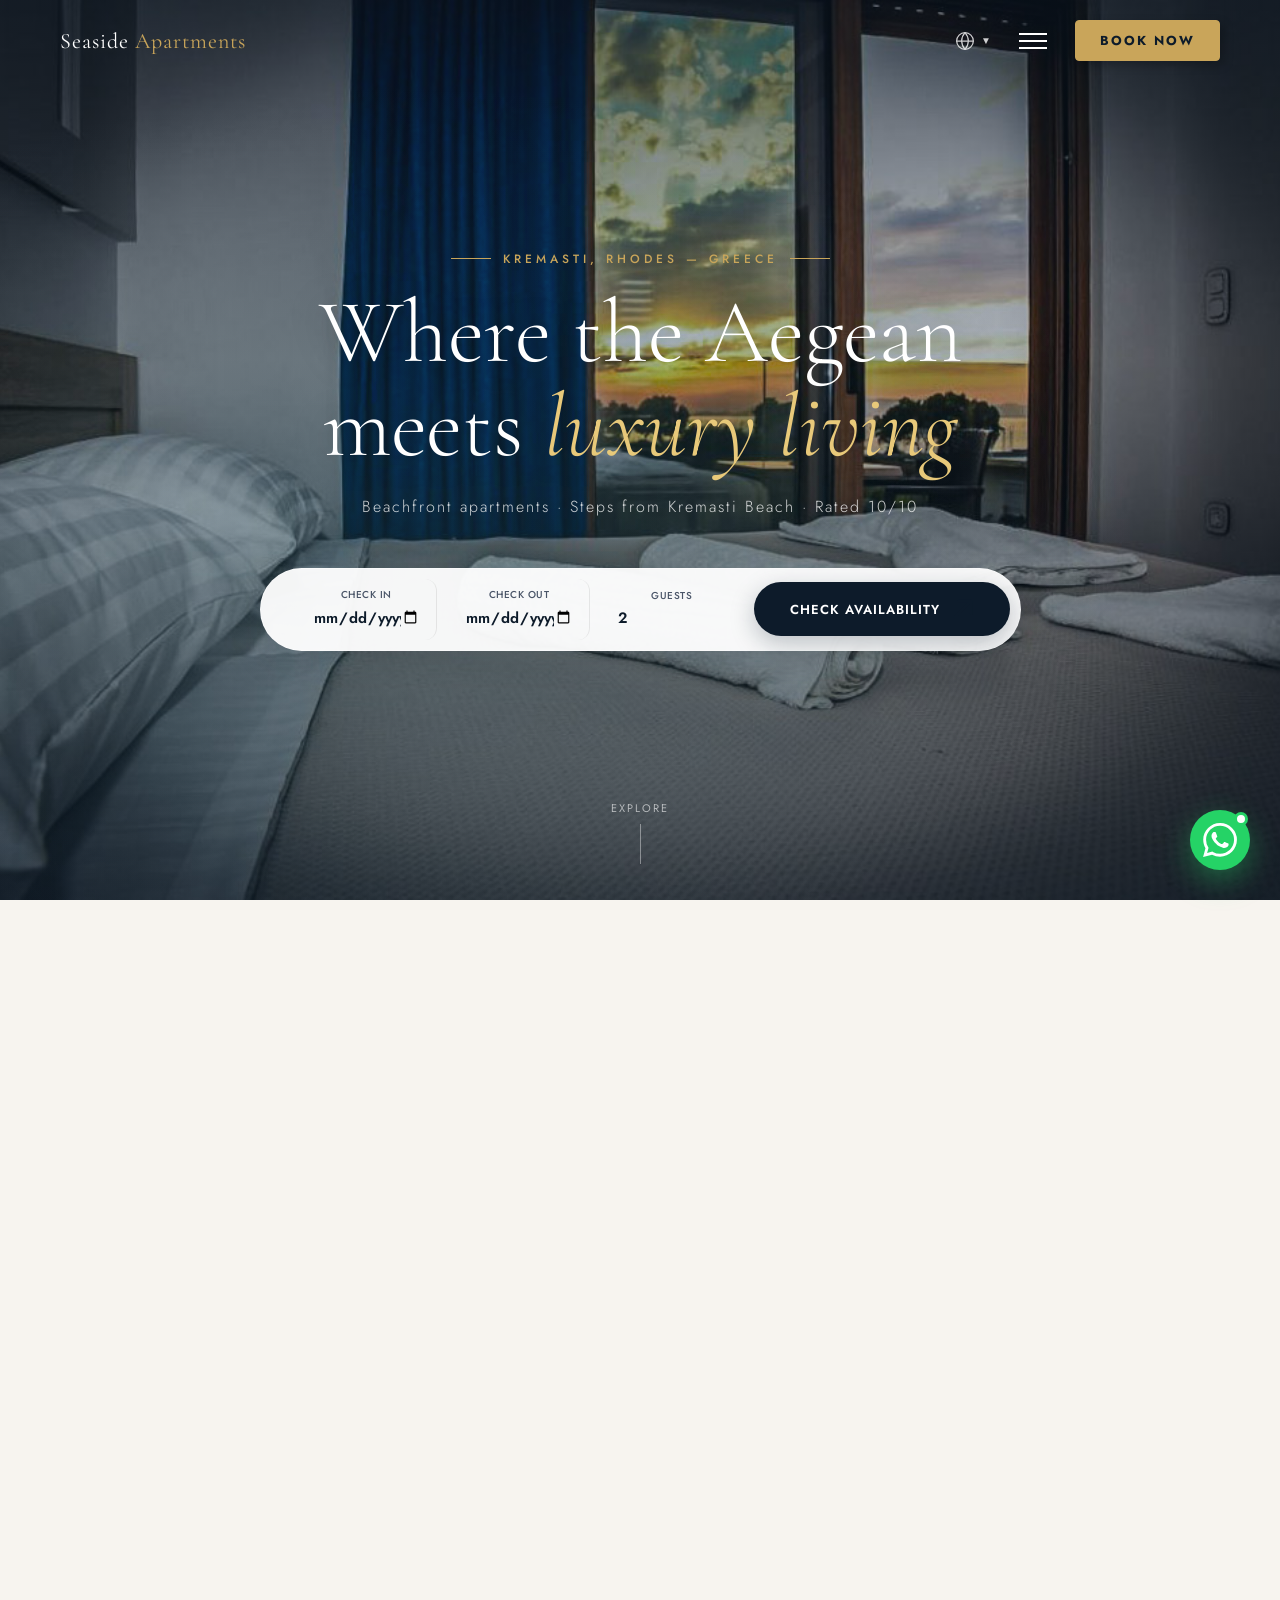
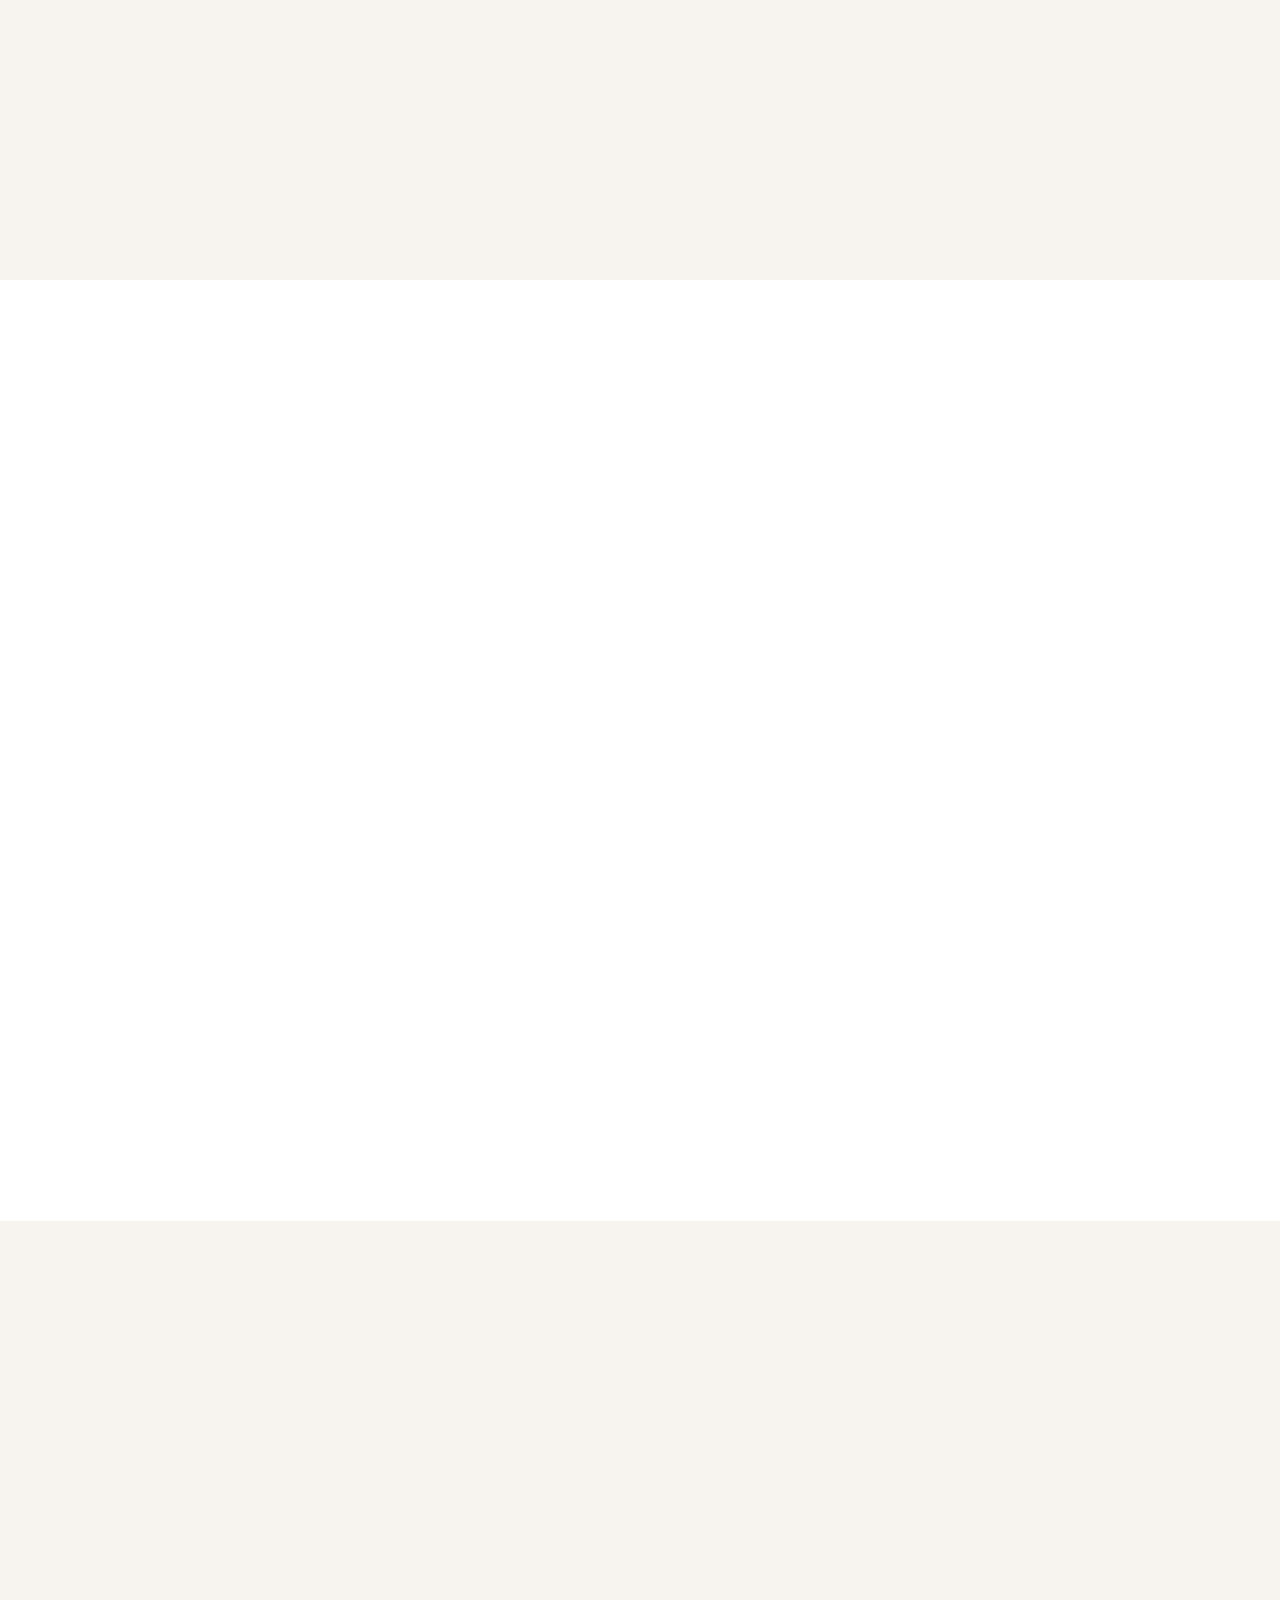
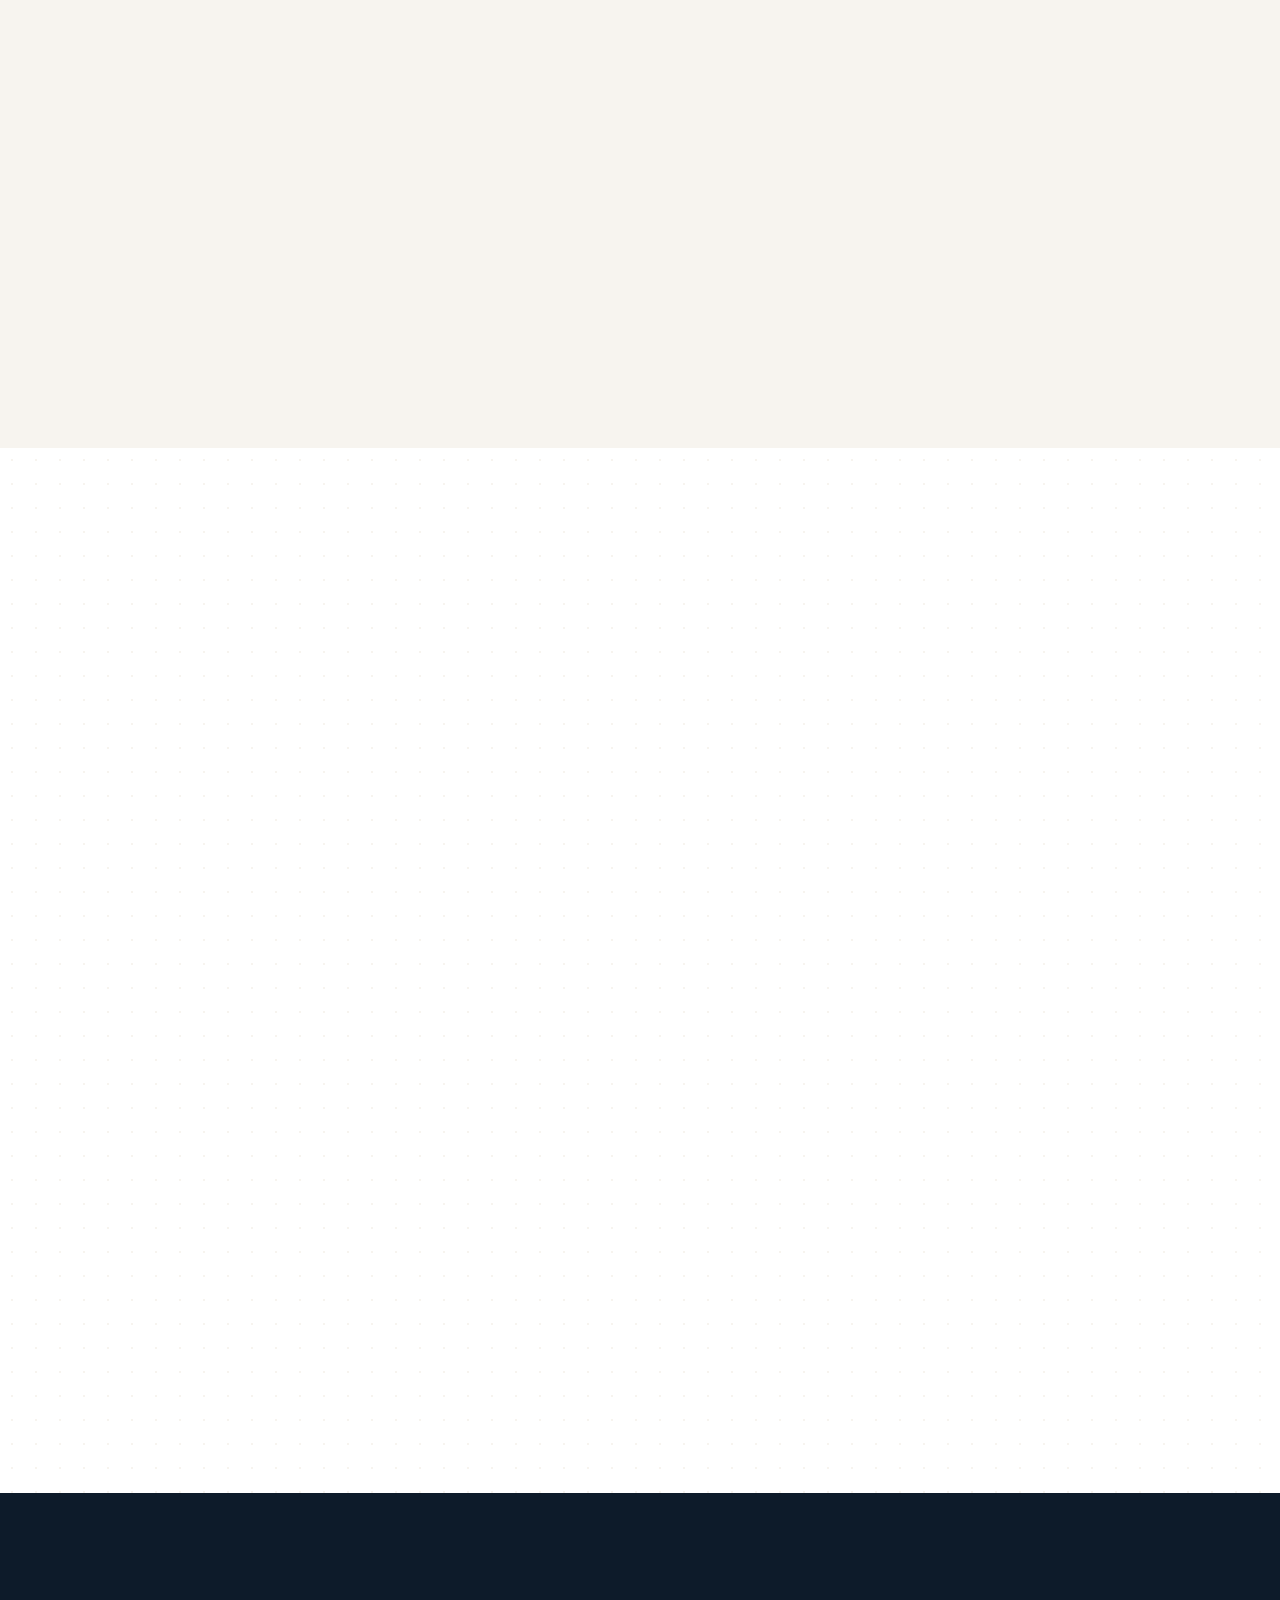
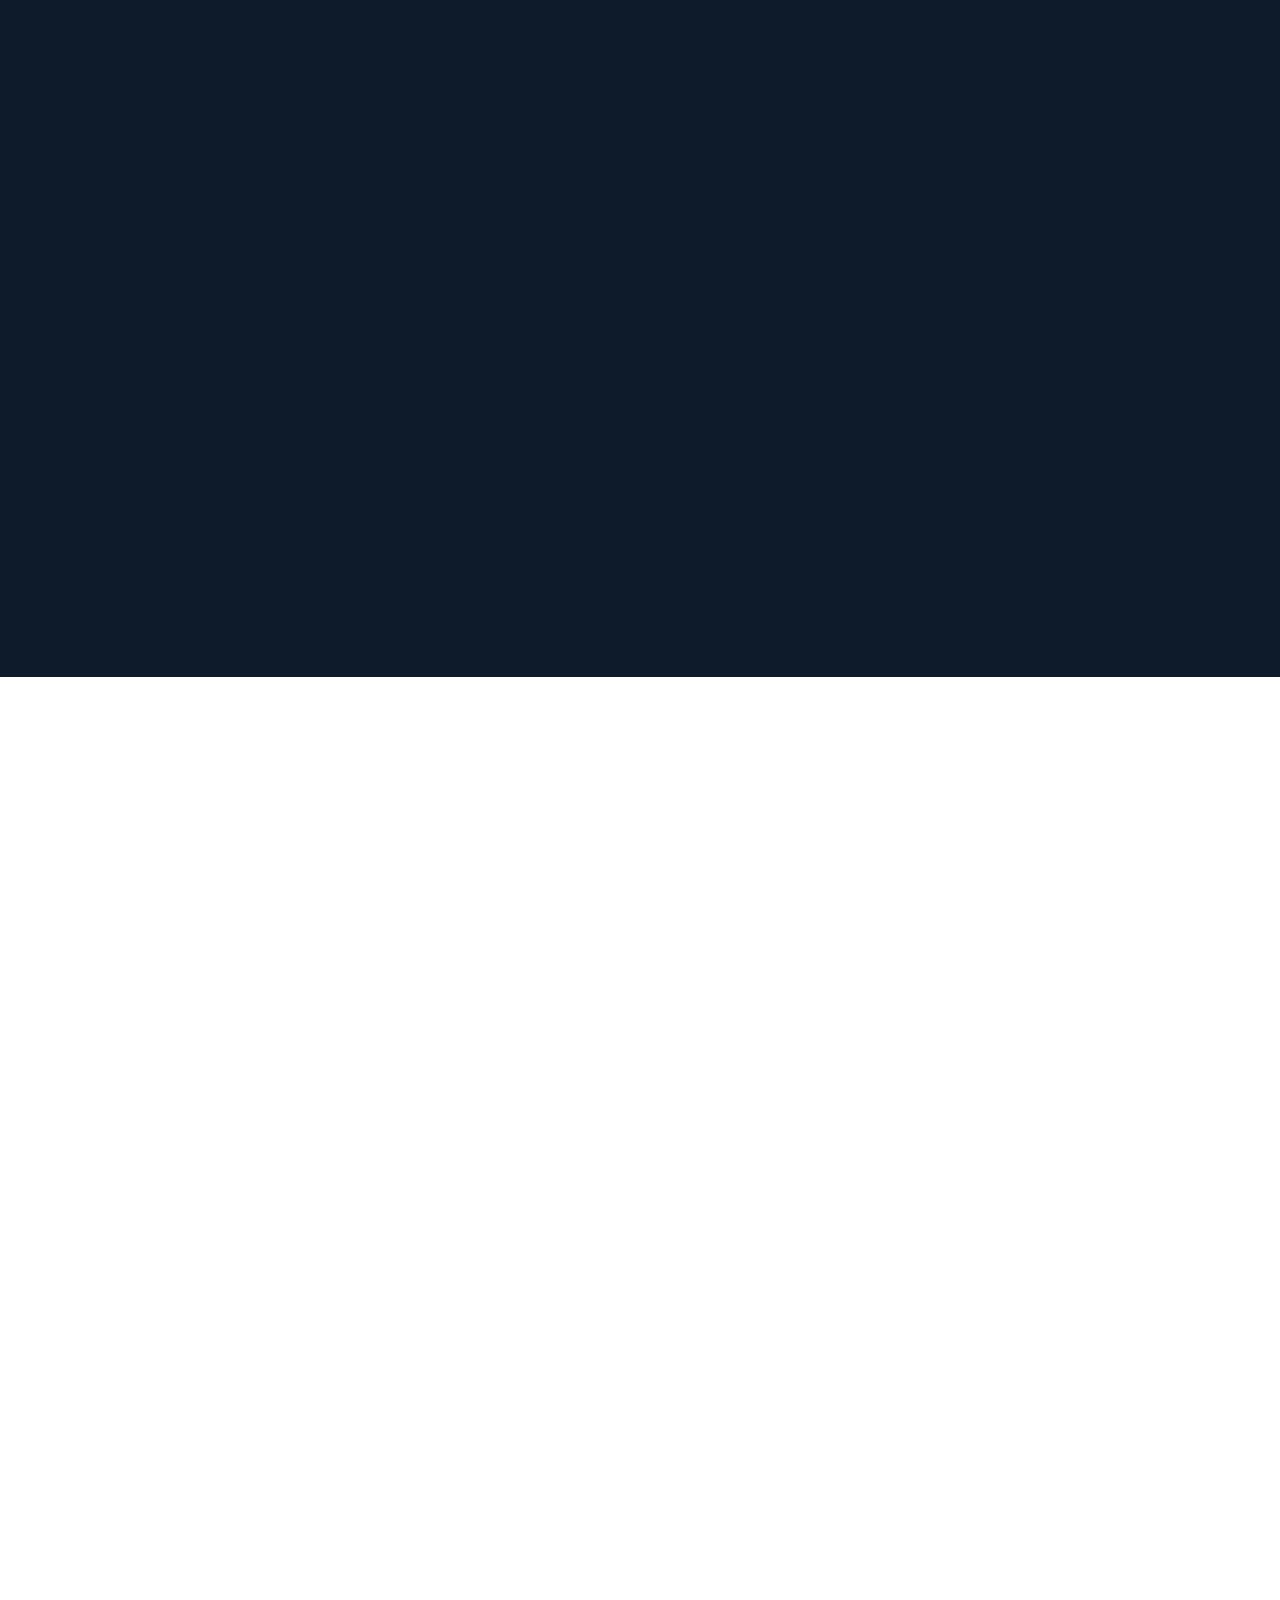
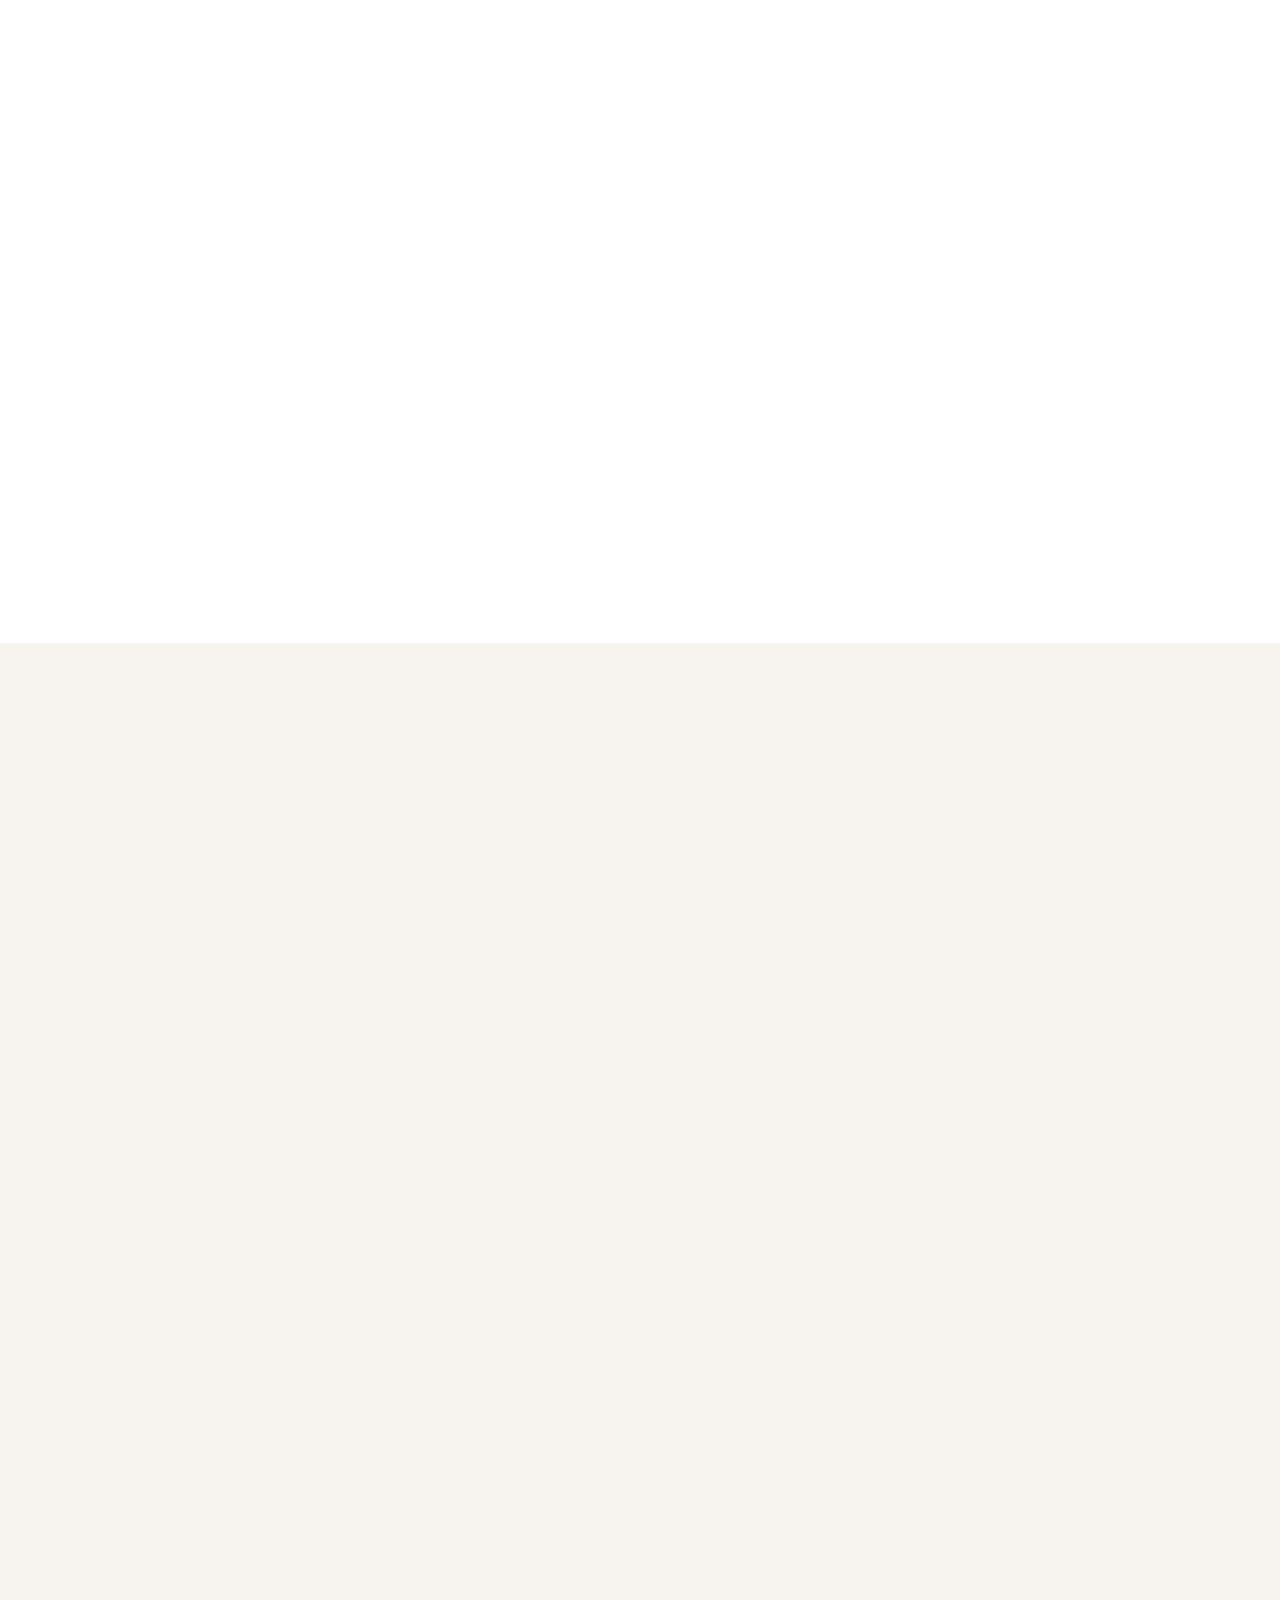
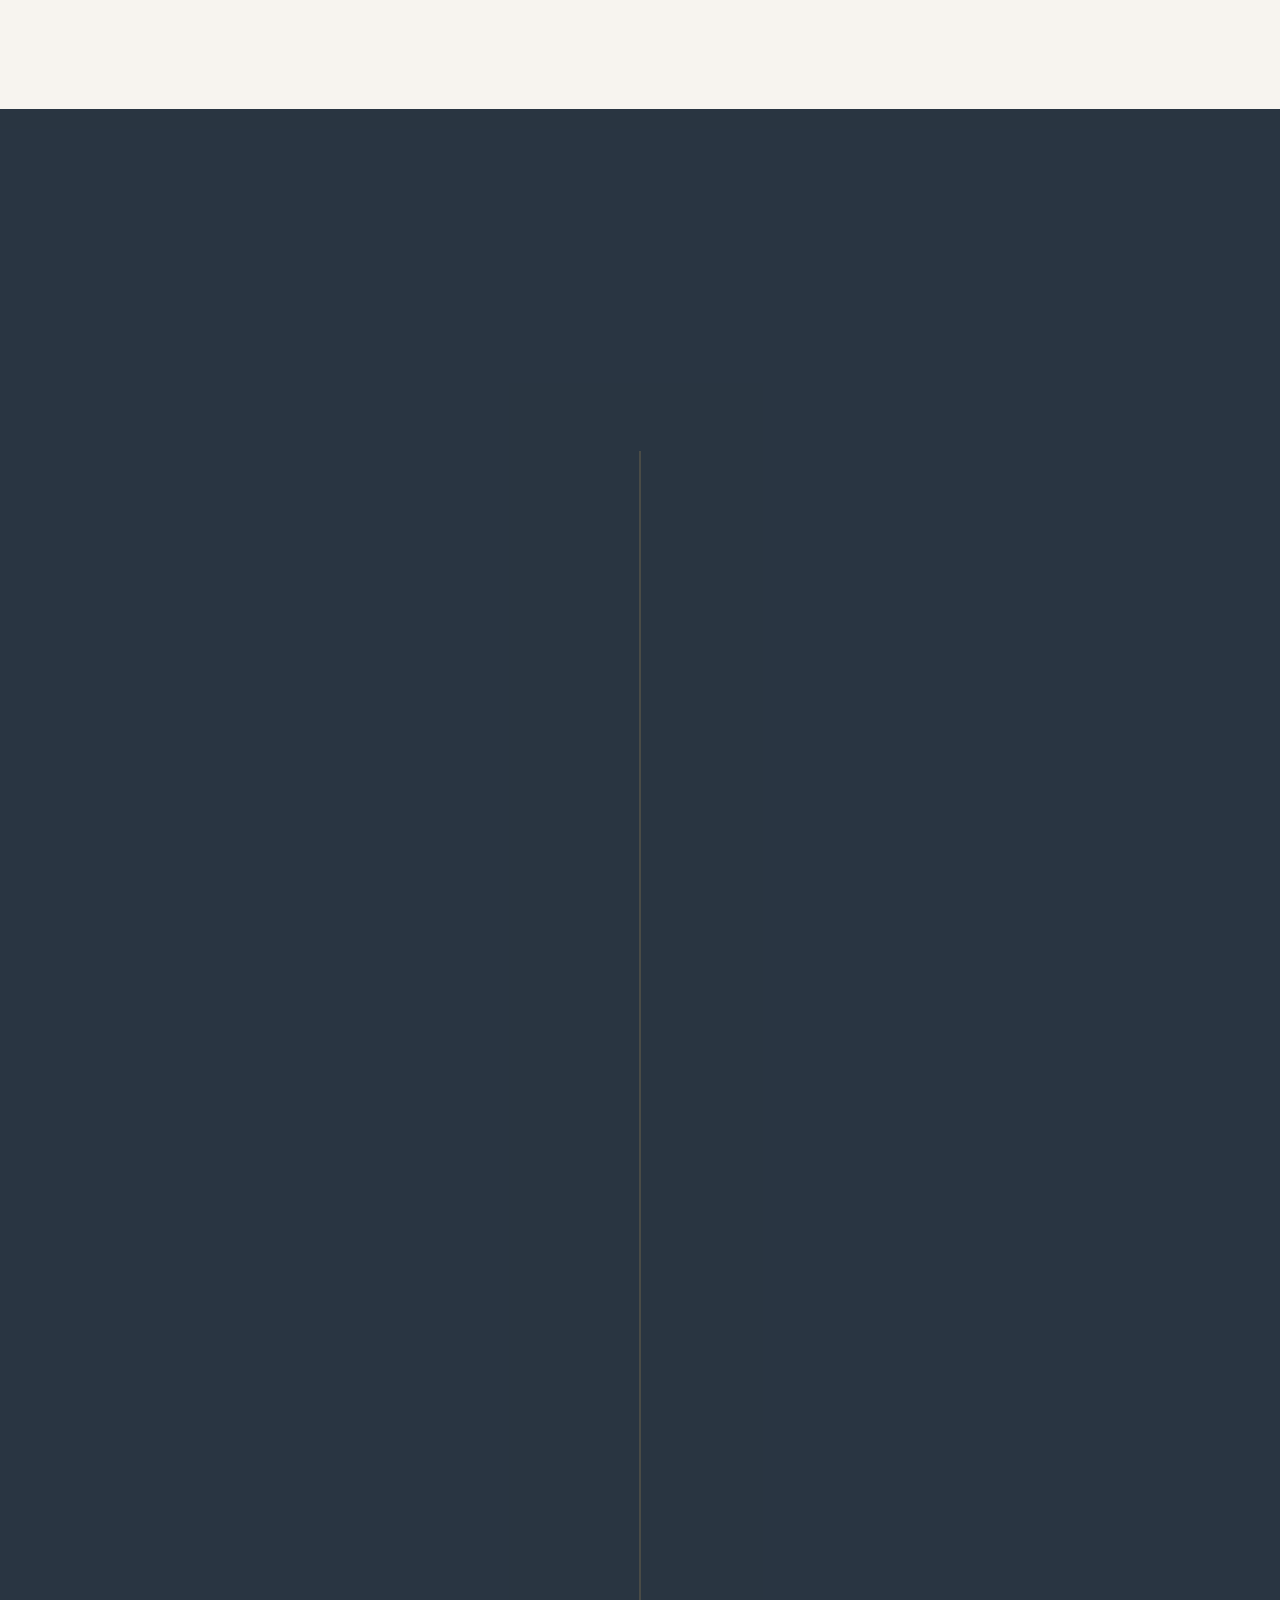
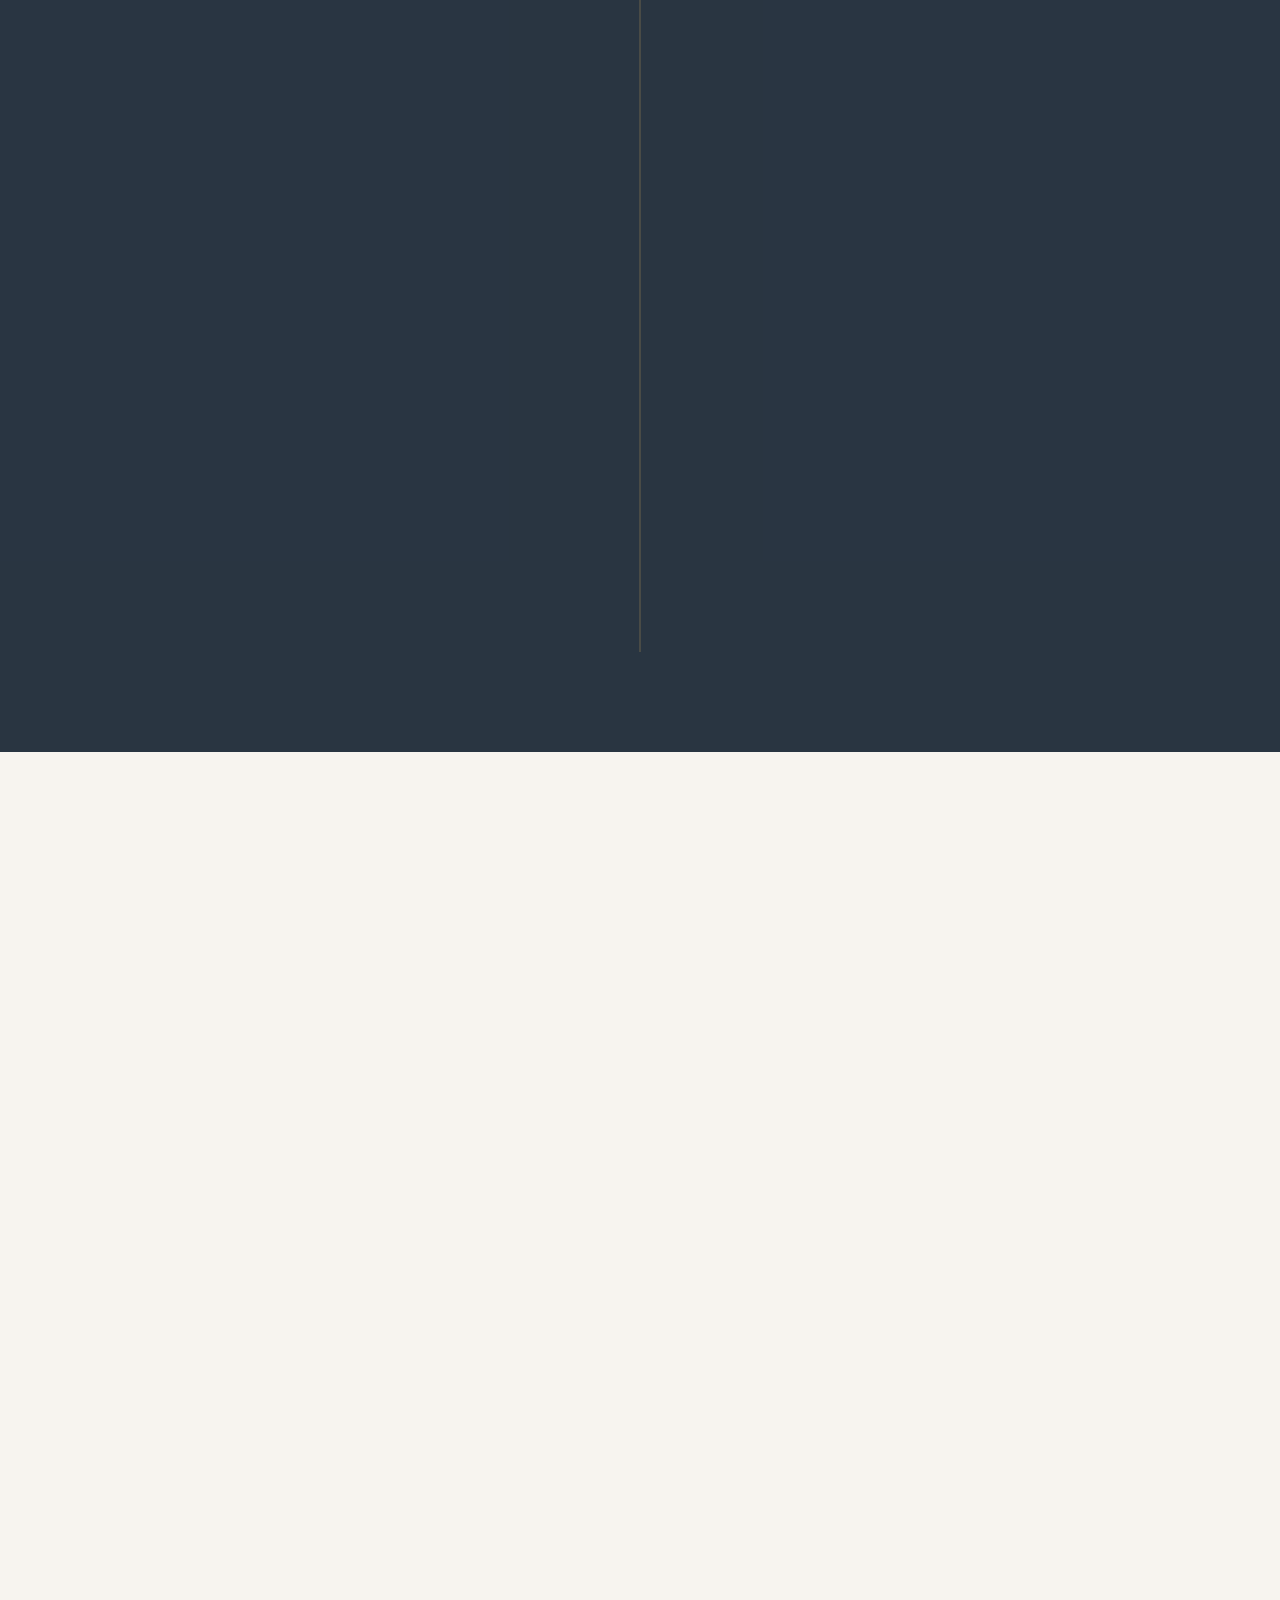
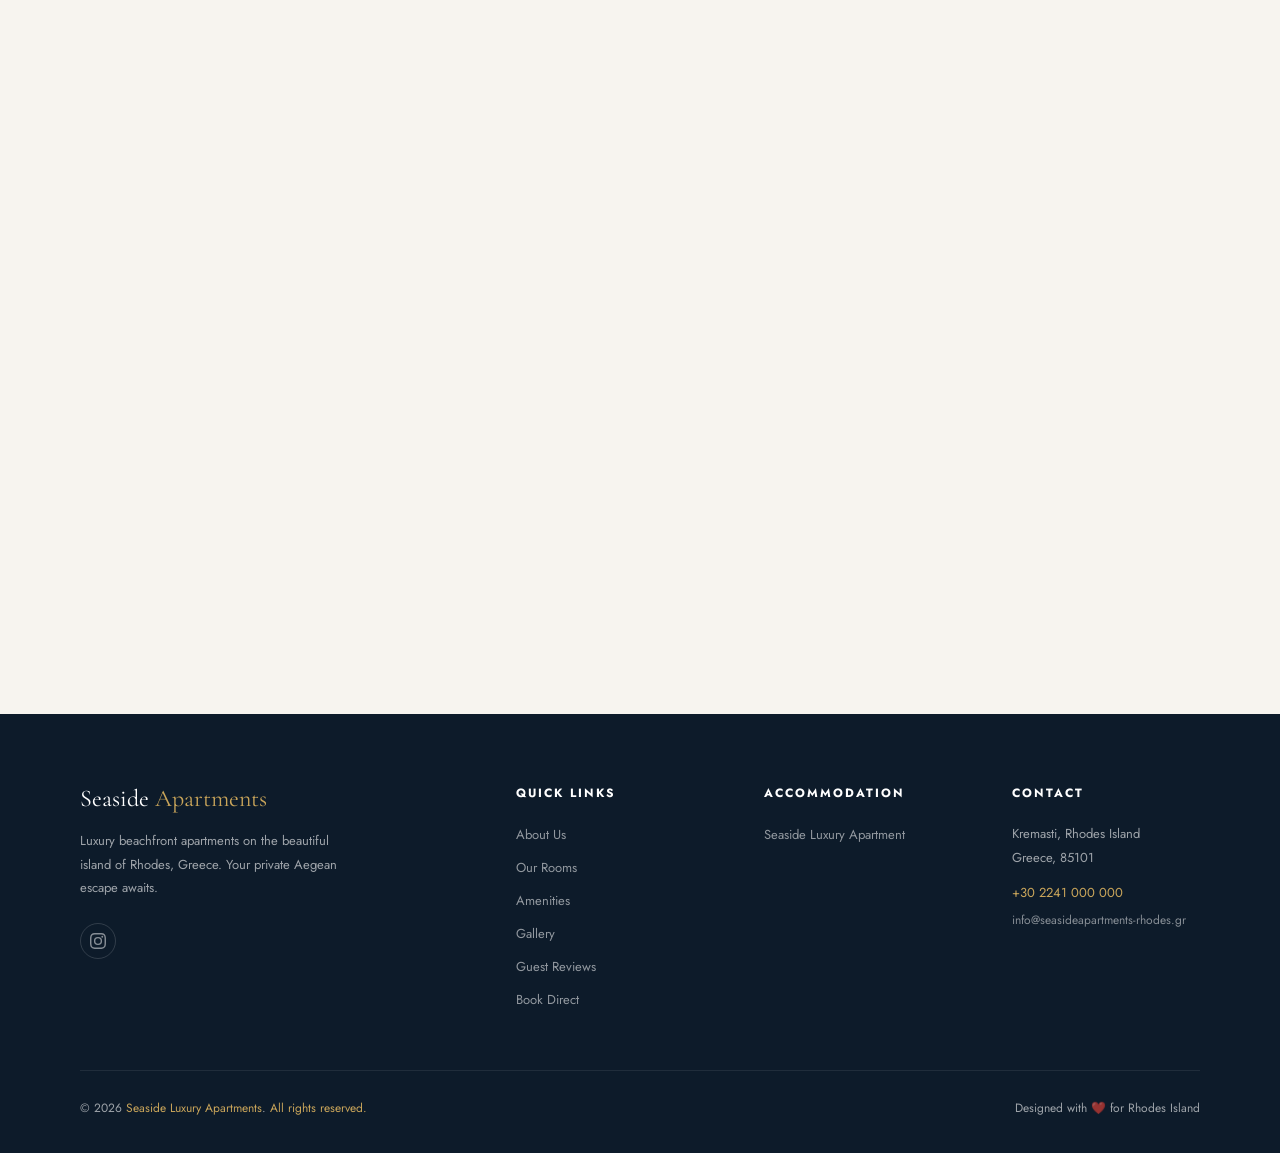
==== index.html @ 90331af1 "Update index.html" ====
<!DOCTYPE html>
<html lang="en">

<head>
  <meta charset="UTF-8">
  <meta name="viewport" content="width=device-width, initial-scale=1.0">
  <title>Seaside Luxury Apartments — Kremasti, Rhodes</title>
  <link rel="preconnect" href="https://fonts.googleapis.com">
  <link
    href="https://fonts.googleapis.com/css2?family=Cormorant+Garamond:ital,wght@0,300;0,400;0,600;1,300;1,400&family=Jost:wght@300;400;500;600&display=swap"
    rel="stylesheet">
  <link rel="stylesheet" href="https://cdnjs.cloudflare.com/ajax/libs/intl-tel-input/17.0.8/css/intlTelInput.css" />
  <style>
    .iti {
      width: 100%;
      display: block
    }

    .form-group .iti input {
      padding: 13px 16px 13px 52px !important
    }

    :root {
      --navy: #0d1b2a;
      --ocean: #1a3a52;
      --gold: #c9a55a;
      --gold-light: #e8c97a;
      --cream: #f7f4ef;
      --sand: #e8dece;
      --white: #ffffff;
      --text-dark: #1a1a2e;
      --text-mid: #4a5568;
      --teal: #2a7f8a
    }

    * {
      margin: 0;
      padding: 0;
      box-sizing: border-box
    }

    html {
      scroll-behavior: smooth
    }

    body {
      font-family: 'Jost', sans-serif;
      color: var(--text-dark);
      background: var(--cream);
      overflow-x: hidden
    }

    nav {
      position: fixed;
      top: 0;
      left: 0;
      right: 0;
      z-index: 100;
      padding: 20px 60px;
      display: flex;
      align-items: center;
      justify-content: space-between;
      transition: all .4s ease
    }

    nav.scrolled {
      padding: 14px 60px;
      box-shadow: 0 2px 30px rgba(0, 0, 0, .3);
      position: fixed;
    }

    nav.scrolled::before {
      content: '';
      position: absolute;
      inset: 0;
      background: rgba(13, 27, 42, .97);
      backdrop-filter: blur(12px);
      z-index: -1;
    }

    .nav-logo {
      font-family: 'Cormorant Garamond', serif;
      font-size: 22px;
      font-weight: 400;
      color: var(--white);
      letter-spacing: 1px;
      text-decoration: none
    }

    .nav-logo span {
      color: var(--gold)
    }

    .nav-controls {
      display: flex;
      align-items: center;
      gap: 24px;
      z-index: 101;
    }

    .lang-dropdown {
      position: relative;
    }

    .lang-dropdown-btn {
      background: none;
      border: none;
      color: white;
      font-size: 14px;
      cursor: pointer;
      opacity: 0.8;
      padding: 8px 0;
      transition: all 0.3s ease;
      display: flex;
      align-items: center;
      gap: 6px;
    }

    .lang-dropdown-btn svg {
      width: 20px;
      height: 20px;
      stroke: white;
      transition: stroke 0.3s ease;
    }

    .lang-dropdown-btn:hover {
      opacity: 1;
      color: var(--gold);
    }

    .lang-dropdown-btn:hover svg {
      stroke: var(--gold);
    }

    .lang-dropdown-content {
      position: absolute;
      top: 100%;
      right: 0;
      background: rgba(13, 27, 42, 0.95);
      backdrop-filter: blur(12px);
      box-shadow: 0 8px 32px rgba(0, 0, 0, 0.3);
      border-radius: 12px;
      padding: 6px;
      min-width: 130px;
      display: flex;
      flex-direction: column;
      gap: 2px;
      opacity: 0;
      visibility: hidden;
      transform: translateY(10px);
      transition: all 0.3s ease;
    }

    .lang-dropdown.open .lang-dropdown-content {
      opacity: 1;
      visibility: visible;
      transform: translateY(0);
    }

    @media (hover: hover) {
      .lang-dropdown:hover .lang-dropdown-content {
        opacity: 1;
        visibility: visible;
        transform: translateY(0);
      }
    }

    .lang-btn {
      background: none;
      border: none;
      color: white;
      font-family: 'Jost', sans-serif;
      font-size: 14px;
      font-weight: 500;
      cursor: pointer;
      padding: 10px 16px;
      border-radius: 6px;
      text-align: left;
      transition: all 0.2s ease;
      display: flex;
      align-items: center;
      gap: 8px;
    }

    .lang-btn:hover {
      background: rgba(255, 255, 255, 0.1);
      color: var(--gold);
    }

    .lang-btn[data-active="true"] {
      color: var(--gold);
      background: rgba(201, 165, 90, 0.1);
    }

    .hamburger {
      display: flex;
      flex-direction: column;
      gap: 5px;
      cursor: pointer;
      padding: 4px;
    }

    .hamburger span {
      width: 28px;
      height: 2px;
      background: white;
      display: block;
      transition: all 0.3s ease;
      transform-origin: center;
    }

    .hamburger.open span:nth-child(1) {
      transform: translateY(7px) rotate(45deg);
      background: var(--gold);
    }

    .hamburger.open span:nth-child(2) {
      opacity: 0;
    }

    .hamburger.open span:nth-child(3) {
      transform: translateY(-7px) rotate(-45deg);
      background: var(--gold);
    }

    .hamburger:hover span {
      background: var(--gold);
    }

    .nav-cta {
      display: inline-block;
      position: relative;
      overflow: hidden;
      color: var(--navy) !important;
      padding: 10px 24px !important;
      font-size: 13px !important;
      font-weight: 700 !important;
      letter-spacing: 2px;
      text-transform: uppercase;
      border-radius: 4px;
      background: var(--gold) !important;
      border: 1px solid var(--gold) !important;
      box-shadow: 4px 4px 10px rgba(0, 0, 0, .25);
      cursor: pointer;
      transition: color .2s ease-in, border-color .2s ease-in;
      text-decoration: none;
    }

    .nav-cta:hover {
      color: var(--gold) !important;
      border-color: var(--navy) !important;
    }

    .full-screen-menu {
      position: fixed;
      inset: 0;
      background: rgba(13, 27, 42, 0.95);
      backdrop-filter: blur(12px);
      z-index: 90;
      display: flex;
      align-items: center;
      justify-content: center;
      opacity: 0;
      visibility: hidden;
      transition: opacity 0.4s ease, visibility 0.4s;
    }

    .full-screen-menu.open {
      opacity: 1;
      visibility: visible;
    }

    .full-screen-menu ul {
      list-style: none;
      text-align: center;
      display: flex;
      flex-direction: column;
      gap: 40px;
    }

    .full-screen-menu a {
      color: white;
      text-decoration: none;
      font-size: 48px;
      font-family: 'Cormorant Garamond', serif;
      font-weight: 300;
      letter-spacing: 2px;
      transition: color 0.3s, transform 0.3s;
      display: inline-block;
    }

    .full-screen-menu a:hover {
      color: var(--gold);
      transform: translateY(-4px);
    }

    #hero {
      height: 100vh;
      min-height: 700px;
      position: relative;
      display: flex;
      align-items: center;
      justify-content: center;
      overflow: hidden
    }

    .hero-bg {
      position: absolute;
      inset: 0;
      background: linear-gradient(to bottom, rgba(13, 27, 42, .55) 0%, rgba(13, 27, 42, .3) 40%, rgba(13, 27, 42, .65) 100%), url('343548430.jpg') center 80% / cover no-repeat;
      transform: scale(1.05);
      animation: zoomOut 8s ease forwards
    }

    @media (max-width: 900px) {
      .hero-bg {
        background-position: center 60%;
      }
    }

    @keyframes zoomOut {
      from {
        transform: scale(1.08)
      }

      to {
        transform: scale(1)
      }
    }

    .hero-bg::after {
      content: '';
      position: absolute;
      inset: 0;
      background: radial-gradient(ellipse at 30% 60%, rgba(42, 127, 138, .15) 0%, transparent 60%)
    }

    .hero-content {
      position: relative;
      z-index: 2;
      text-align: center;
      color: white;
      padding: 0 20px;
      animation: fadeUp 1.2s ease .3s both
    }

    @keyframes fadeUp {
      from {
        opacity: 0;
        transform: translateY(40px)
      }

      to {
        opacity: 1;
        transform: translateY(0)
      }
    }

    .hero-eyebrow {
      font-size: 12px;
      font-weight: 500;
      letter-spacing: 4px;
      text-transform: uppercase;
      color: var(--gold);
      margin-bottom: 18px;
      display: flex;
      align-items: center;
      justify-content: center;
      gap: 12px
    }

    .hero-eyebrow::before,
    .hero-eyebrow::after {
      content: '';
      width: 40px;
      height: 1px;
      background: var(--gold);
      display: block
    }

    .hero-title {
      font-family: 'Cormorant Garamond', serif;
      font-size: clamp(52px, 8vw, 90px);
      font-weight: 300;
      line-height: 1.05;
      margin-bottom: 20px;
      text-shadow: 0 2px 40px rgba(0, 0, 0, .3)
    }

    .hero-title em {
      font-style: italic;
      color: var(--gold-light)
    }

    .hero-subtitle {
      font-size: 16px;
      font-weight: 300;
      letter-spacing: 2px;
      color: rgba(255, 255, 255, .8);
      margin-bottom: 50px
    }

    .booking-widget {
      background: rgba(255, 255, 255, .95);
      backdrop-filter: blur(16px);
      border-radius: 60px;
      padding: 10px 10px 10px 36px;
      display: flex;
      gap: 12px;
      align-items: center;
      max-width: 880px;
      margin: 0 auto;
      box-shadow: 0 16px 40px rgba(0, 0, 0, .08);
      border: 1px solid rgba(255, 255, 255, .4)
    }

    .widget-field {
      flex: 1;
      padding: 8px 16px;
      border-right: 1px solid rgba(0, 0, 0, .08);
      min-width: 0;
      border-radius: 12px;
      transition: background-color .2s ease
    }

    .widget-field:hover {
      background-color: rgba(0, 0, 0, .03)
    }

    .widget-field:last-of-type {
      border-right: none
    }

    .widget-field label {
      display: block;
      font-size: 10px;
      font-weight: 500;
      letter-spacing: .5px;
      text-transform: uppercase;
      color: var(--text-mid);
      margin-bottom: 2px;
      pointer-events: none
    }

    .widget-field input,
    .widget-field select {
      width: 100%;
      border: none;
      outline: none;
      font-family: 'Jost', sans-serif;
      font-size: 15px;
      color: var(--navy);
      background: transparent;
      cursor: pointer;
      font-weight: 600;
      -webkit-appearance: none;
      appearance: none;
      padding: 2px 0;
      text-overflow: ellipsis;
      white-space: nowrap
    }

    .widget-btn {
      display: inline-flex;
      justify-content: center;
      align-items: center;
      gap: 12px;
      z-index: 10;
      margin-left: auto;
      padding: 16px 36px;
      font-family: 'Jost', sans-serif;
      font-size: 13px;
      font-weight: 600;
      letter-spacing: 1px;
      text-transform: uppercase;
      color: var(--white);
      background: var(--navy);
      border: none;
      border-radius: 50px;
      box-shadow: 0 8px 24px rgba(13, 27, 42, .25);
      cursor: pointer;
      transition: all .3s cubic-bezier(.25, 1, .5, 1);
      flex-shrink: 0
    }

    .widget-btn:hover {
      background: var(--gold);
      box-shadow: 0 10px 28px rgba(201, 165, 90, .4);
      transform: translateY(-2px)
    }

    .widget-btn .btn-arrow {
      width: 22px;
      height: 22px;
      display: flex;
      align-items: center;
      justify-content: center;
      transform: rotate(45deg);
      transition: transform .4s cubic-bezier(.25, 1, .5, 1)
    }

    .widget-btn:hover .btn-arrow {
      transform: rotate(90deg)
    }

    .widget-btn .btn-arrow svg path {
      fill: var(--navy);
      transition: fill .3s ease
    }

    .widget-btn:hover .btn-arrow svg path {
      fill: var(--gold)
    }

    .hero-scroll {
      position: absolute;
      bottom: 36px;
      left: 50%;
      transform: translateX(-50%);
      z-index: 2;
      display: flex;
      flex-direction: column;
      align-items: center;
      gap: 8px;
      color: rgba(255, 255, 255, .6);
      font-size: 11px;
      letter-spacing: 2px;
      text-transform: uppercase;
      animation: bounce 2s infinite
    }

    .scroll-line {
      width: 1px;
      height: 40px;
      background: rgba(255, 255, 255, .4)
    }

    @keyframes bounce {

      0%,
      100% {
        transform: translateX(-50%) translateY(0)
      }

      50% {
        transform: translateX(-50%) translateY(6px)
      }
    }

    section {
      padding: 100px 60px
    }

    .section-tag {
      font-size: 11px;
      font-weight: 600;
      letter-spacing: 4px;
      text-transform: uppercase;
      color: var(--gold);
      margin-bottom: 14px
    }

    .section-title {
      font-family: 'Cormorant Garamond', serif;
      font-size: clamp(36px, 5vw, 58px);
      font-weight: 300;
      line-height: 1.1;
      color: var(--navy)
    }

    .section-title em {
      font-style: italic
    }

    .divider {
      width: 60px;
      height: 2px;
      background: var(--gold);
      margin: 24px 0
    }

    .section-body {
      font-size: 16px;
      line-height: 1.8;
      color: var(--text-mid);
      max-width: 520px
    }

    #about {
      background: var(--white);
      display: grid;
      grid-template-columns: 1fr 1fr;
      gap: 80px;
      align-items: center;
      padding: 120px 80px
    }

    .about-images {
      position: relative;
      height: 560px
    }

    .about-img-main {
      width: 80%;
      height: 420px;
      object-fit: cover;
      border-radius: 2px;
      position: absolute;
      top: 0;
      left: 0;
      box-shadow: 20px 20px 60px rgba(0, 0, 0, .12)
    }

    .about-img-accent {
      width: 55%;
      height: 240px;
      object-fit: cover;
      border-radius: 2px;
      position: absolute;
      bottom: 0;
      right: 0;
      border: 6px solid var(--white);
      box-shadow: 0 10px 40px rgba(0, 0, 0, .15)
    }

    .about-badge {
      position: absolute;
      top: 50%;
      left: 65%;
      transform: translate(-50%, -50%);
      width: 90px;
      height: 90px;
      border-radius: 50%;
      background: var(--gold);
      display: flex;
      flex-direction: column;
      align-items: center;
      justify-content: center;
      z-index: 2;
      box-shadow: 0 8px 30px rgba(201, 165, 90, .4)
    }

    .about-badge strong {
      font-size: 26px;
      font-weight: 600;
      color: var(--navy)
    }

    .about-badge span {
      font-size: 9px;
      letter-spacing: 1px;
      text-transform: uppercase;
      color: var(--navy)
    }

    .about-stats {
      display: grid;
      grid-template-columns: 1fr 1fr;
      gap: 24px;
      margin-top: 40px
    }

    .stat-box {
      padding: 20px 24px;
      background: var(--cream);
      border-left: 3px solid var(--gold);
      border-radius: 2px
    }

    .stat-box strong {
      font-family: 'Cormorant Garamond', serif;
      font-size: 36px;
      color: var(--navy);
      display: block
    }

    .stat-box span {
      font-size: 12px;
      letter-spacing: 1px;
      color: var(--text-mid)
    }

    #rooms {
      background: var(--cream)
    }

    .rooms-header {
      text-align: center;
      margin-bottom: 60px
    }

    .rooms-header .divider {
      margin: 24px auto
    }

    .rooms-header .section-body {
      margin: 0 auto;
      text-align: center
    }

    .rooms-grid {
      display: grid;
      grid-template-columns: 1fr;
      max-width: 1040px;
      margin: 0 auto;
      gap: 28px
    }

    .room-card {
      background: var(--white);
      border-radius: 3px;
      overflow: hidden;
      box-shadow: 0 4px 20px rgba(0, 0, 0, .06);
      transition: transform .3s, box-shadow .3s;
      cursor: pointer;
      display: flex;
      flex-direction: column;
    }

    .room-card:hover {
      transform: translateY(-8px);
      box-shadow: 0 20px 50px rgba(0, 0, 0, .12)
    }

    .room-img {
      width: 100%;
      height: 100%;
      min-height: 260px;
      object-fit: cover;
      transition: transform .5s
    }

    .room-card:hover .room-img {
      transform: scale(1.04)
    }

    .room-img-wrap {
      overflow: hidden;
      position: relative
    }

    .room-tag {
      position: absolute;
      top: 16px;
      left: 16px;
      background: var(--gold);
      color: var(--navy);
      font-size: 10px;
      font-weight: 700;
      letter-spacing: 2px;
      text-transform: uppercase;
      padding: 5px 12px;
      border-radius: 2px
    }

    .room-info {
      padding: 28px
    }

    .room-name {
      font-family: 'Cormorant Garamond', serif;
      font-size: 26px;
      font-weight: 400;
      color: var(--navy);
      margin-bottom: 10px
    }

    .room-desc {
      font-size: 14px;
      line-height: 1.7;
      color: var(--text-mid);
      margin-bottom: 20px
    }

    .room-feats {
      display: flex;
      flex-wrap: wrap;
      gap: 8px;
      margin-bottom: 24px
    }

    .feat-tag {
      font-size: 11px;
      padding: 4px 12px;
      background: var(--cream);
      color: var(--text-mid);
      border-radius: 20px;
      letter-spacing: .5px
    }

    .room-footer {
      display: flex;
      align-items: center;
      justify-content: space-between
    }

    @media (min-width: 900px) {
      .room-card {
        flex-direction: row;
        align-items: stretch;
      }

      .room-img-wrap {
        width: 45%;
        flex-shrink: 0;
      }

      .room-info {
        width: 55%;
        padding: 44px 48px;
        display: flex;
        flex-direction: column;
        justify-content: center;
      }

      .room-name {
        font-size: 30px;
      }

      .room-desc {
        font-size: 15px;
      }
    }

    .room-price {
      font-family: 'Cormorant Garamond', serif
    }

    .room-price .from {
      font-size: 11px;
      color: var(--text-mid);
      display: block
    }

    .room-price strong {
      font-size: 28px;
      color: var(--navy)
    }

    .room-price .night {
      font-size: 13px;
      color: var(--text-mid)
    }

    .btn-book {
      display: inline-flex;
      justify-content: center;
      align-items: center;
      gap: 8px;
      position: relative;
      z-index: 10;
      isolation: isolate;
      overflow: hidden;
      padding: 11px 22px;
      white-space: nowrap;
      font-family: 'Jost', sans-serif;
      font-size: 12px;
      font-weight: 600;
      letter-spacing: 1.5px;
      text-transform: uppercase;
      color: var(--navy);
      background: white;
      border: 2px solid var(--gold);
      border-radius: 9999px;
      box-shadow: 0 4px 16px rgba(0, 0, 0, .1);
      cursor: pointer;
      transition: color .3s ease
    }

    .btn-book::before {
      content: "";
      position: absolute;
      left: -100%;
      top: 50%;
      transform: translateY(-50%);
      width: 100%;
      aspect-ratio: 1/1;
      border-radius: 50%;
      background: var(--navy);
      z-index: -1;
      transition: left .7s cubic-bezier(.55, 0, .1, 1), scale .7s cubic-bezier(.55, 0, .1, 1)
    }

    .btn-book:hover {
      color: var(--gold);
      border-color: var(--navy)
    }

    .btn-book:hover::before {
      left: 0;
      scale: 1.5
    }

    .btn-book .btn-arrow {
      width: 26px;
      height: 26px;
      display: flex;
      align-items: center;
      justify-content: center;
      border-radius: 50%;
      border: 1.5px solid var(--navy);
      padding: 6px;
      transform: rotate(45deg);
      transition: transform .3s ease, border-color .3s ease;
      flex-shrink: 0
    }

    .btn-book:hover .btn-arrow {
      transform: rotate(90deg);
      border-color: transparent
    }

    .btn-book .btn-arrow svg path {
      fill: var(--navy);
      transition: fill .3s ease
    }

    .btn-book:hover .btn-arrow svg path {
      fill: var(--gold)
    }

    #amenities {
      background: var(--navy);
      color: white;
      text-align: center
    }

    #amenities .section-title {
      color: white
    }

    #amenities .divider {
      margin: 24px auto;
      background: var(--gold)
    }

    .amenities-lead {
      color: rgba(255, 255, 255, .55);
      font-size: 15px;
      line-height: 1.8;
      max-width: 480px;
      margin: 0 auto 64px
    }

    .amenities-grid {
      display: grid;
      grid-template-columns: repeat(4, 1fr);
      gap: 1px;
      background: rgba(255, 255, 255, .06);
      border: 1px solid rgba(255, 255, 255, .06);
      border-radius: 6px;
      overflow: hidden
    }

    .amenity-item {
      display: flex;
      align-items: flex-start;
      gap: 18px;
      padding: 32px 28px;
      background: rgba(255, 255, 255, .02);
      text-align: left;
      position: relative;
      transition: background .35s ease
    }

    .amenity-item::after {
      content: '';
      position: absolute;
      left: 0;
      top: 0;
      bottom: 0;
      width: 2px;
      background: var(--gold);
      transform: scaleY(0);
      transform-origin: bottom;
      transition: transform .35s cubic-bezier(.25, .46, .45, .94)
    }

    .amenity-item:hover {
      background: rgba(201, 165, 90, .06)
    }

    .amenity-item:hover::after {
      transform: scaleY(1)
    }

    .amenity-icon-wrap {
      flex-shrink: 0;
      width: 40px;
      height: 40px;
      border-radius: 50%;
      background: rgba(201, 165, 90, .12);
      border: 1px solid rgba(201, 165, 90, .2);
      display: flex;
      align-items: center;
      justify-content: center;
      margin-top: 2px;
      transition: background .35s ease, border-color .35s ease
    }

    .amenity-item:hover .amenity-icon-wrap {
      background: rgba(201, 165, 90, .22);
      border-color: var(--gold)
    }

    .amenity-icon-wrap svg {
      width: 18px;
      height: 18px;
      stroke: var(--gold);
      fill: none;
      stroke-width: 1.6;
      stroke-linecap: round;
      stroke-linejoin: round
    }

    .amenity-name {
      font-size: 13px;
      font-weight: 600;
      color: rgba(255, 255, 255, .9);
      letter-spacing: .3px;
      margin-bottom: 4px
    }

    .amenity-sub {
      font-size: 12px;
      color: rgba(255, 255, 255, .38);
      line-height: 1.5
    }

    #gallery {
      padding: 100px 80px;
      background: var(--white);
      overflow: hidden
    }

    .gallery-header {
      margin-bottom: 56px;
      display: flex;
      align-items: flex-end;
      justify-content: space-between
    }

    .gallery-count {
      font-size: 12px;
      letter-spacing: 2px;
      text-transform: uppercase;
      color: var(--text-mid);
      padding-bottom: 6px
    }

    .gallery-grid {
      display: grid;
      grid-template-columns: repeat(12, 1fr);
      gap: 12px
    }

    .gallery-item {
      position: relative;
      overflow: hidden;
      cursor: pointer;
      border-radius: 4px;
      background: var(--sand)
    }

    .gallery-item:nth-child(1) {
      grid-column: 1/8;
      grid-row: 1/3
    }

    .gallery-item:nth-child(2) {
      grid-column: 8/13;
      grid-row: 1/2
    }

    .gallery-item:nth-child(3) {
      grid-column: 8/13;
      grid-row: 2/3
    }

    .gallery-item:nth-child(4) {
      grid-column: 1/5;
      grid-row: 3/4
    }

    .gallery-item:nth-child(5) {
      grid-column: 5/9;
      grid-row: 3/4
    }

    .gallery-item:nth-child(6) {
      grid-column: 9/13;
      grid-row: 3/4
    }

    .gallery-item img {
      width: 100%;
      height: 100%;
      min-height: 240px;
      object-fit: cover;
      display: block;
      transition: transform .6s cubic-bezier(.25, .46, .45, .94), filter .4s ease;
      filter: brightness(.92)
    }

    .gallery-item:hover img {
      transform: scale(1.06);
      filter: brightness(1)
    }

    .gallery-overlay {
      position: absolute;
      inset: 0;
      background: linear-gradient(to top, rgba(13, 27, 42, .75) 0%, transparent 55%);
      opacity: 0;
      transition: opacity .4s ease;
      display: flex;
      align-items: flex-end;
      padding: 20px 22px
    }

    .gallery-item:hover .gallery-overlay {
      opacity: 1
    }

    .gallery-caption {
      color: white;
      font-size: 12px;
      letter-spacing: 2px;
      text-transform: uppercase;
      font-weight: 500;
      transform: translateY(6px);
      transition: transform .4s ease
    }

    .gallery-item:hover .gallery-caption {
      transform: translateY(0)
    }

    .gallery-icon {
      position: absolute;
      top: 16px;
      right: 16px;
      width: 36px;
      height: 36px;
      border-radius: 50%;
      border: 1.5px solid rgba(255, 255, 255, .6);
      background: rgba(13, 27, 42, .4);
      display: flex;
      align-items: center;
      justify-content: center;
      opacity: 0;
      transform: scale(.7);
      transition: opacity .3s ease, transform .3s ease
    }

    .gallery-icon svg {
      width: 14px;
      height: 14px;
      stroke: var(--gold);
      fill: none;
      stroke-width: 2;
      stroke-linecap: round
    }

    .gallery-item:hover .gallery-icon {
      opacity: 1;
      transform: scale(1)
    }

    #gallery-lightbox {
      position: fixed;
      inset: 0;
      z-index: 2000;
      background: rgba(5, 10, 18, .96);
      backdrop-filter: blur(16px);
      display: none;
      align-items: center;
      justify-content: center;
      padding: 40px
    }

    #gallery-lightbox.open {
      display: flex
    }

    .lb-img-wrap {
      position: relative;
      max-width: 1100px;
      width: 100%;
      max-height: 85vh;
      display: flex;
      align-items: center;
      justify-content: center
    }

    #lb-img {
      max-width: 100%;
      max-height: 80vh;
      object-fit: contain;
      border-radius: 3px;
      box-shadow: 0 40px 80px rgba(0, 0, 0, .6);
      transition: opacity .25s ease
    }

    #lb-img.fading {
      opacity: 0
    }

    .lb-caption {
      position: absolute;
      bottom: -36px;
      left: 0;
      font-size: 11px;
      letter-spacing: 2px;
      text-transform: uppercase;
      color: rgba(255, 255, 255, .45)
    }

    .lb-counter {
      position: absolute;
      bottom: -36px;
      right: 0;
      font-size: 11px;
      letter-spacing: 2px;
      color: var(--gold)
    }

    .lb-close {
      position: fixed;
      top: 24px;
      right: 32px;
      background: none;
      border: none;
      color: rgba(255, 255, 255, .7);
      font-size: 28px;
      cursor: pointer;
      transition: color .2s;
      z-index: 10;
      line-height: 1
    }

    .lb-close:hover {
      color: var(--gold)
    }

    .lb-nav {
      position: fixed;
      top: 50%;
      transform: translateY(-50%);
      background: rgba(255, 255, 255, .08);
      border: 1px solid rgba(255, 255, 255, .12);
      color: white;
      width: 50px;
      height: 50px;
      border-radius: 50%;
      display: flex;
      align-items: center;
      justify-content: center;
      cursor: pointer;
      transition: background .3s, border-color .3s, color .3s;
      font-size: 18px;
      z-index: 10
    }

    .lb-nav:hover {
      background: var(--gold);
      border-color: var(--gold);
      color: var(--navy)
    }

    #lb-prev {
      left: 24px
    }

    #lb-next {
      right: 24px
    }

    #experience {
      background: var(--cream);
      padding: 100px 24px;
      text-align: center
    }

    .exp-content {
      max-width: 1000px;
      margin: 0 auto
    }

    .exp-content .section-title {
      max-width: 600px;
      margin: 0 auto
    }

    .exp-lead {
      font-size: 18px;
      color: var(--text-dark);
      max-width: 600px;
      margin: 24px auto 60px;
      line-height: 1.7
    }

    .exp-grid {
      display: grid;
      grid-template-columns: repeat(3, 1fr);
      gap: 32px;
      text-align: left
    }

    .exp-item {
      background: white;
      padding: 40px 32px;
      border-radius: 6px;
      border-top: 2px solid var(--gold);
      box-shadow: 0 4px 16px rgba(0, 0, 0, .03);
      transition: transform .3s ease, box-shadow .3s ease
    }

    .exp-item:hover {
      transform: translateY(-4px);
      box-shadow: 0 12px 30px rgba(0, 0, 0, .08)
    }

    .exp-icon {
      width: 48px;
      height: 48px;
      border-radius: 50%;
      background: rgba(201, 165, 90, .1);
      color: var(--gold);
      display: flex;
      align-items: center;
      justify-content: center;
      margin-bottom: 24px
    }

    .exp-icon svg {
      width: 24px;
      height: 24px;
      stroke-width: 1.5
    }

    .exp-item-title {
      font-weight: 600;
      font-size: 16px;
      color: var(--navy);
      margin-bottom: 8px
    }

    .exp-item-desc {
      font-size: 14px;
      color: var(--text-mid);
      line-height: 1.6
    }

    #reviews {
      background: var(--cream);
      text-align: center
    }

    .reviews-header {
      margin-bottom: 72px
    }

    .reviews-score-bar {
      display: flex;
      align-items: center;
      justify-content: center;
      gap: 40px;
      margin-top: 40px;
      flex-wrap: wrap
    }

    .score-main {
      display: flex;
      align-items: baseline;
      gap: 6px
    }

    .score-main .score-num {
      font-family: 'Cormorant Garamond', serif;
      font-size: 80px;
      font-weight: 300;
      color: var(--navy);
      line-height: 1
    }

    .score-main .score-max {
      font-size: 22px;
      color: var(--text-mid);
      font-weight: 300
    }

    .score-divider {
      width: 1px;
      height: 60px;
      background: var(--sand)
    }

    .score-details {
      text-align: left
    }

    .score-label {
      font-size: 11px;
      letter-spacing: 2px;
      text-transform: uppercase;
      color: var(--text-mid);
      margin-bottom: 6px
    }

    .score-stars {
      display: flex;
      gap: 3px;
      margin-bottom: 8px
    }

    .score-stars svg {
      width: 16px;
      height: 16px;
      fill: var(--gold)
    }

    .score-platform {
      font-size: 12px;
      color: var(--text-mid)
    }

    .score-platform strong {
      color: var(--navy)
    }

    .reviews-grid {
      display: grid;
      grid-template-columns: repeat(3, 1fr);
      gap: 24px;
      text-align: left
    }

    .review-card {
      background: white;
      border-radius: 6px;
      padding: 40px 36px 32px;
      position: relative;
      border-top: 3px solid transparent;
      transition: border-color .35s ease, box-shadow .35s ease, transform .35s ease;
      box-shadow: 0 2px 16px rgba(0, 0, 0, .05)
    }

    .review-card:hover {
      border-top-color: var(--gold);
      box-shadow: 0 12px 40px rgba(0, 0, 0, .1);
      transform: translateY(-4px)
    }

    .review-quote {
      position: absolute;
      top: 28px;
      right: 32px;
      opacity: .08
    }

    .review-quote svg {
      width: 48px;
      height: 48px;
      fill: var(--navy)
    }

    .review-card-stars {
      display: flex;
      gap: 3px;
      margin-bottom: 20px
    }

    .review-card-stars svg {
      width: 14px;
      height: 14px;
      fill: var(--gold)
    }

    .review-text {
      font-family: 'Cormorant Garamond', serif;
      font-size: 18px;
      font-style: italic;
      line-height: 1.7;
      color: var(--text-dark);
      margin-bottom: 28px
    }

    .review-divider {
      width: 32px;
      height: 1px;
      background: var(--gold);
      margin-bottom: 20px;
      transition: width .4s ease
    }

    .review-card:hover .review-divider {
      width: 56px
    }

    .review-author {
      display: flex;
      align-items: center;
      gap: 14px
    }

    .review-avatar {
      width: 40px;
      height: 40px;
      border-radius: 50%;
      background: var(--navy);
      display: flex;
      align-items: center;
      justify-content: center;
      font-family: 'Cormorant Garamond', serif;
      font-weight: 600;
      color: var(--gold);
      font-size: 16px;
      flex-shrink: 0
    }

    .review-name {
      font-weight: 600;
      font-size: 13px;
      color: var(--navy);
      letter-spacing: .3px
    }

    .review-country {
      font-size: 12px;
      color: var(--text-mid);
      margin-top: 2px
    }

    #location {
      background: var(--cream);
      display: grid;
      grid-template-columns: 1fr 1fr;
      gap: 0;
      padding: 0
    }

    .location-content {
      padding: 80px;
      display: flex;
      flex-direction: column;
      justify-content: center
    }

    .location-list {
      margin-top: 36px;
      list-style: none;
      display: grid;
      grid-template-columns: 1fr 1fr;
      gap: 16px
    }

    .location-list li {
      font-size: 14px;
      color: var(--text-mid);
      display: flex;
      align-items: center;
      gap: 10px;
      padding: 12px 16px;
      background: var(--white);
      border-radius: 3px;
      border-left: 3px solid var(--gold)
    }

    .location-list li span.dist {
      margin-left: auto;
      font-weight: 600;
      color: var(--navy);
      font-size: 13px
    }

    .map-wrap {
      position: relative;
      overflow: hidden;
      min-height: 500px
    }

    .map-wrap iframe {
      width: 100%;
      height: 100%;
      border: none;
      filter: saturate(.7) contrast(1.1)
    }

    footer {
      background: var(--navy);
      color: rgba(255, 255, 255, .6);
      padding: 70px 80px 36px
    }

    .footer-grid {
      display: grid;
      grid-template-columns: 2fr 1fr 1fr 1fr;
      gap: 60px;
      margin-bottom: 60px
    }

    .footer-logo {
      font-family: 'Cormorant Garamond', serif;
      font-size: 24px;
      color: white;
      margin-bottom: 16px;
      display: block
    }

    .footer-logo span {
      color: var(--gold)
    }

    .footer-brand p {
      font-size: 13px;
      line-height: 1.8;
      max-width: 260px
    }

    .footer-col h4 {
      color: white;
      font-size: 12px;
      letter-spacing: 2px;
      text-transform: uppercase;
      margin-bottom: 20px
    }

    .footer-col ul {
      list-style: none;
      display: flex;
      flex-direction: column;
      gap: 10px
    }

    .footer-col ul li a {
      color: rgba(255, 255, 255, .55);
      text-decoration: none;
      font-size: 13px;
      transition: color .3s
    }

    .footer-col ul li a:hover {
      color: var(--gold)
    }

    .footer-col p {
      font-size: 13px;
      line-height: 1.8
    }

    .footer-bottom {
      border-top: 1px solid rgba(255, 255, 255, .08);
      padding-top: 28px;
      display: flex;
      justify-content: space-between;
      align-items: center
    }

    .footer-bottom p {
      font-size: 12px
    }

    .footer-bottom span {
      color: var(--gold)
    }

    .social-links {
      display: flex;
      gap: 16px
    }

    .social-links a {
      width: 36px;
      height: 36px;
      border-radius: 50%;
      border: 1px solid rgba(255, 255, 255, .15);
      display: flex;
      align-items: center;
      justify-content: center;
      color: rgba(255, 255, 255, .5);
      text-decoration: none;
      font-size: 14px;
      transition: all .3s
    }

    .social-links a:hover {
      background: var(--gold);
      border-color: var(--gold);
      color: var(--navy)
    }

    /* ========================================= */
    /* NEW "DIRECT CONTACT" MODAL (No Stripe)    */
    /* ========================================= */
    .modal-overlay {
      position: fixed;
      inset: 0;
      z-index: 2000;
      background: rgba(0, 0, 0, .8);
      backdrop-filter: blur(8px);
      display: none;
      align-items: center;
      justify-content: center;
      padding: 20px;
    }

    .modal-overlay.open {
      display: flex;
    }

    .modal {
      background: white;
      border-radius: 8px;
      max-width: 500px;
      width: 100%;
      padding: 50px 40px;
      position: relative;
      text-align: center;
      animation: modalIn .3s ease;
      box-shadow: 0 30px 60px rgba(0, 0, 0, 0.4);
    }

    @keyframes modalIn {
      from {
        opacity: 0;
        transform: scale(.95);
      }

      to {
        opacity: 1;
        transform: scale(1);
      }
    }

    .modal-close {
      position: absolute;
      top: 16px;
      right: 20px;
      background: none;
      border: none;
      font-size: 26px;
      cursor: pointer;
      color: var(--text-mid);
      transition: color .3s;
    }

    .modal-close:hover {
      color: var(--navy);
    }

    .modal-room-name {
      font-family: 'Cormorant Garamond', serif;
      font-size: 32px;
      color: var(--navy);
      margin-bottom: 8px;
    }

    .modal-pitch {
      font-size: 15px;
      color: var(--text-mid);
      line-height: 1.6;
      margin-bottom: 30px;
    }

    .contact-btn {
      display: flex;
      align-items: center;
      justify-content: center;
      gap: 12px;
      width: 100%;
      padding: 18px;
      margin-bottom: 12px;
      border-radius: 6px;
      font-family: 'Jost', sans-serif;
      font-size: 14px;
      font-weight: 600;
      letter-spacing: 1px;
      text-transform: uppercase;
      text-decoration: none;
      transition: all 0.3s ease;
      border: none;
      cursor: pointer;
    }

    .btn-whatsapp {
      background: #25D366;
      color: white;
      box-shadow: 0 8px 20px rgba(37, 211, 102, 0.25);
    }

    .btn-whatsapp:hover {
      background: #1ebc59;
      transform: translateY(-2px);
      box-shadow: 0 12px 24px rgba(37, 211, 102, 0.35);
    }

    .btn-instagram {
      background: linear-gradient(45deg, #f09433 0%, #e6683c 25%, #dc2743 50%, #cc2366 75%, #bc1888 100%);
      color: white;
      box-shadow: 0 8px 20px rgba(220, 39, 67, 0.25);
    }

    .btn-instagram:hover {
      transform: translateY(-2px);
      box-shadow: 0 12px 24px rgba(220, 39, 67, 0.35);
      filter: brightness(1.1);
    }

    .btn-email {
      background: var(--navy);
      color: white;
      box-shadow: 0 8px 20px rgba(13, 27, 42, 0.25);
    }

    .btn-email:hover {
      background: var(--ocean);
      transform: translateY(-2px);
      box-shadow: 0 12px 24px rgba(13, 27, 42, 0.35);
    }

    .contact-btn svg {
      width: 22px;
      height: 22px;
      fill: white;
    }

    .toast {
      position: fixed;
      bottom: 32px;
      left: 50%;
      transform: translateX(-50%) translateY(80px);
      background: var(--navy);
      color: white;
      padding: 14px 28px;
      border-radius: 50px;
      font-size: 14px;
      font-weight: 500;
      letter-spacing: .5px;
      z-index: 9999;
      opacity: 0;
      transition: all .4s cubic-bezier(.25, 1, .5, 1);
      pointer-events: none;
      box-shadow: 0 8px 32px rgba(0, 0, 0, .3);
      display: flex;
      align-items: center;
      gap: 10px;
      white-space: nowrap
    }

    .toast.show {
      opacity: 1;
      transform: translateX(-50%) translateY(0)
    }

    .toast.error {
      background: #c0392b
    }

    .toast.success {
      background: #1a6b3a
    }

    /* ========================================= */
    /* WHATSAPP LIVE CHAT                        */
    /* ========================================= */
    .chat-widget {
      position: fixed;
      bottom: 30px;
      right: 30px;
      z-index: 1999;
      font-family: 'Jost', sans-serif;
    }

    .chat-launcher {
      width: 60px;
      height: 60px;
      border-radius: 50%;
      background: #25D366;
      display: flex;
      align-items: center;
      justify-content: center;
      cursor: pointer;
      box-shadow: 0 10px 30px rgba(37, 211, 102, 0.4);
      transition: transform 0.3s;
      position: relative;
    }

    .chat-launcher:hover {
      transform: scale(1.05) translateY(-5px);
    }

    .chat-online-dot {
      position: absolute;
      top: 2px;
      right: 2px;
      width: 14px;
      height: 14px;
      background: #fff;
      border-radius: 50%;
      border: 3px solid #25D366;
      animation: pulseChat 2s infinite;
    }

    .chat-panel {
      position: absolute;
      bottom: 80px;
      right: 0;
      width: 340px;
      background: white;
      border-radius: 12px;
      box-shadow: 0 15px 40px rgba(0, 0, 0, 0.15);
      overflow: hidden;
      opacity: 0;
      pointer-events: none;
      transform: translateY(20px) scale(0.95);
      transform-origin: bottom right;
      transition: all 0.3s cubic-bezier(0.2, 1, 0.2, 1);
      display: flex;
      flex-direction: column;
    }

    .chat-panel.is-open {
      opacity: 1;
      pointer-events: all;
      transform: translateY(0) scale(1);
    }

    .chat-header {
      background: var(--navy);
      color: white;
      padding: 20px;
      display: flex;
      align-items: center;
      gap: 12px;
      position: relative;
    }

    .chat-avatar {
      width: 44px;
      height: 44px;
      background: var(--gold);
      border-radius: 50%;
      display: flex;
      align-items: center;
      justify-content: center;
      font-family: 'Cormorant Garamond', serif;
      font-size: 24px;
      color: var(--navy);
      font-weight: bold;
    }

    .chat-name {
      font-weight: 600;
      font-size: 16px;
      margin-bottom: 2px;
      line-height: 1.2;
    }

    .chat-status {
      font-size: 11px;
      opacity: 0.8;
      font-family: 'Jost', sans-serif;
    }

    .chat-close {
      position: absolute;
      top: 15px;
      right: 15px;
      background: none;
      border: none;
      color: white;
      font-size: 24px;
      cursor: pointer;
      opacity: 0.7;
    }

    .chat-close:hover {
      opacity: 1;
    }

    .chat-messages {
      padding: 20px;
      background: #e5ddd5;
      min-height: 100px;
      display: flex;
      align-items: flex-start;
    }

    .chat-msg {
      background: white;
      padding: 12px 16px;
      border-radius: 2px 12px 12px 12px;
      font-size: 14px;
      color: #333;
      line-height: 1.4;
      box-shadow: 0 1px 2px rgba(0, 0, 0, 0.1);
      max-width: 85%;
    }

    .chat-quick-replies {
      display: flex;
      flex-direction: column;
      gap: 8px;
      padding: 15px 20px 5px;
      background: white;
    }

    .chat-quick-replies button {
      background: white;
      border: 1px solid rgba(201, 165, 90, 0.5);
      color: var(--gold);
      padding: 8px 12px;
      border-radius: 20px;
      font-size: 13px;
      text-align: left;
      cursor: pointer;
      transition: all 0.2s;
      font-family: 'Jost', sans-serif;
      font-weight: 500;
    }

    .chat-quick-replies button:hover {
      background: rgba(201, 165, 90, 0.1);
      border-color: var(--gold);
    }

    .chat-input-area {
      display: flex;
      padding: 15px 20px;
      background: white;
      border-top: 1px solid #eee;
    }

    #chat-input {
      flex: 1;
      border: none;
      outline: none;
      font-size: 14px;
      font-family: 'Jost', sans-serif;
    }

    .chat-send {
      background: none;
      border: none;
      cursor: pointer;
      display: flex;
      align-items: center;
      justify-content: center;
      transition: transform 0.2s;
      padding: 0 10px;
    }

    .chat-send:hover {
      transform: scale(1.1) translateX(2px);
    }

    @keyframes pulseChat {
      0% {
        box-shadow: 0 0 0 0 rgba(255, 255, 255, 0.7);
      }

      70% {
        box-shadow: 0 0 0 6px rgba(255, 255, 255, 0);
      }

      100% {
        box-shadow: 0 0 0 0 rgba(255, 255, 255, 0);
      }
    }

    @media (max-width: 768px) {
      .chat-panel {
        width: 300px;
        bottom: 70px;
        right: -10px;
      }

      .chat-widget {
        bottom: 20px;
        right: 20px;
      }
    }

    /* Calendar Section */
    #availability {
      background: var(--white);
      background-image: radial-gradient(var(--cream) 1.5px, transparent 1.5px);
      background-size: 24px 24px
    }

    .calendar-header {
      margin-bottom: 48px
    }

    .calendar-tabs {
      display: flex;
      justify-content: center;
      gap: 12px;
      margin-bottom: 40px;
      flex-wrap: wrap
    }

    .cal-tab {
      padding: 10px 20px;
      font-family: 'Jost', sans-serif;
      font-size: 11px;
      font-weight: 600;
      text-transform: uppercase;
      letter-spacing: 1px;
      color: var(--navy);
      background: var(--white);
      border: 1.5px solid rgba(13, 27, 42, .15);
      border-radius: 50px;
      cursor: pointer;
      transition: all .3s ease;
      box-shadow: 0 4px 12px rgba(0, 0, 0, .03)
    }

    .cal-tab.active {
      background: var(--navy);
      color: var(--white);
      border-color: var(--navy);
      box-shadow: 0 8px 20px rgba(13, 27, 42, .2)
    }

    .cal-tab:hover:not(.active) {
      border-color: var(--gold);
      color: var(--gold)
    }

    .calendar-container {
      max-width: 700px;
      margin: 0 auto;
      background: var(--white);
      border-radius: 6px;
      box-shadow: 0 16px 50px rgba(0, 0, 0, .06);
      overflow: hidden;
      padding: 32px
    }

    .cal-nav {
      display: flex;
      justify-content: space-between;
      align-items: center;
      margin-bottom: 24px
    }

    .cal-nav button {
      background: var(--cream);
      border: 1px solid transparent;
      border-radius: 50%;
      width: 38px;
      height: 38px;
      display: flex;
      align-items: center;
      justify-content: center;
      cursor: pointer;
      color: var(--navy);
      font-size: 18px;
      transition: all .3s
    }

    .cal-nav button:hover {
      background: var(--gold);
      color: var(--white)
    }

    .cal-month-year {
      font-family: 'Cormorant Garamond', serif;
      font-size: 26px;
      font-weight: 600;
      color: var(--navy)
    }

    .cal-grid {
      display: grid;
      grid-template-columns: repeat(7, 1fr);
      gap: 8px
    }

    .cal-day-label {
      font-size: 10px;
      font-weight: 600;
      color: var(--text-mid);
      text-transform: uppercase;
      letter-spacing: 2px;
      padding-bottom: 10px;
      text-align: center
    }

    .cal-day {
      aspect-ratio: 1;
      display: flex;
      flex-direction: column;
      align-items: center;
      justify-content: center;
      font-size: 14px;
      font-weight: 500;
      border-radius: 4px;
      transition: all .2s;
      position: relative;
      border: 1px solid transparent
    }

    .cal-day.empty {
      background: transparent
    }

    .cal-day.past {
      color: rgba(0, 0, 0, .2);
      cursor: not-allowed;
      background: rgba(0, 0, 0, .02)
    }

    .cal-day.booked {
      background: #fff1f2;
      color: #e11d48;
      cursor: not-allowed;
      text-decoration: line-through;
      opacity: .7
    }

    .cal-day.available {
      background: #f0fdf4;
      color: #166534;
      cursor: pointer;
      border-color: #dcfce7
    }

    .cal-day.available:hover {
      transform: translateY(-3px);
      box-shadow: 0 6px 16px rgba(22, 101, 52, .12);
      border-color: #166534
    }

    .cal-day.selected {
      background: var(--navy);
      color: var(--white);
      border-color: var(--navy);
      transform: translateY(-3px) scale(1.04);
      z-index: 2;
      box-shadow: 0 8px 24px rgba(13, 27, 42, .25)
    }

    .cal-day.in-range {
      background: #e0f2fe;
      color: #0369a1;
      border-color: #bae6fd
    }

    .cal-legend {
      display: flex;
      justify-content: center;
      gap: 32px;
      margin-top: 32px;
      font-size: 12px;
      font-weight: 500;
      color: var(--text-mid);
      letter-spacing: 1.5px;
      text-transform: uppercase
    }

    .cal-legend-item {
      display: flex;
      align-items: center;
      gap: 10px
    }

    .cal-legend-color {
      width: 14px;
      height: 14px;
      border-radius: 50%
    }

    .cal-legend-color.avail {
      background: #f0fdf4;
      border: 1.5px solid #dcfce7
    }

    .cal-legend-color.book {
      background: #fff1f2;
      border: 1.5px solid #ffe4e6
    }

    .cal-action {
      margin-top: 40px;
      text-align: center
    }

    /* ========================================= */
    /* SMART ENGAGEMENT: SOCIAL PROOF TOAST      */
    /* ========================================= */
    .social-proof-toast {
      position: fixed;
      bottom: 110px;
      left: 32px;
      z-index: 98;
      background: rgba(255, 255, 255, 0.95);
      backdrop-filter: blur(10px);
      border-left: 3px solid var(--gold);
      padding: 14px 18px;
      border-radius: 4px;
      box-shadow: 0 10px 30px rgba(0, 0, 0, 0.15);
      display: flex;
      align-items: center;
      max-width: 300px;
      transform: translateX(-150%);
      opacity: 0;
      transition: transform 0.6s cubic-bezier(0.25, 1, 0.5, 1), opacity 0.6s ease;
      pointer-events: none;
    }

    .social-proof-toast.show {
      transform: translateX(0);
      opacity: 1;
    }

    .sp-text {
      font-family: 'Jost', sans-serif;
      font-size: 13px;
      font-weight: 500;
      color: var(--navy);
      line-height: 1.4;
    }

    /* ========================================= */
    /* NEW MOBILE OPTIMIZATIONS (Max Width 900px)*/
    /* ========================================= */
    @media(max-width:900px) {
      .social-proof-toast {
        top: 90px;
        bottom: auto;
        left: 50%;
        transform: translateX(-50%) translateY(-150%);
        width: 90%;
      }

      .social-proof-toast.show {
        transform: translateX(-50%) translateY(0);
      }

      nav {
        padding: 16px 20px;
      }

      nav.scrolled {
        padding: 12px 20px;
      }

      .nav-controls {
        gap: 16px;
      }

      .nav-cta {
        display: none !important;
      }

      .hero-title {
        font-size: clamp(40px, 10vw, 46px);
        line-height: 1.1;
        margin-bottom: 16px;
      }

      .hero-subtitle {
        font-size: 14px;
        margin-bottom: 30px;
        padding: 0 10px;
      }

      .booking-widget {
        flex-direction: column;
        align-items: stretch;
        gap: 0;
        padding: 24px;
        border-radius: 16px;
        background: rgba(255, 255, 255, 0.98);
      }

      .widget-field {
        border-right: none;
        border-bottom: 1px solid rgba(0, 0, 0, 0.08);
        padding: 14px 4px;
        border-radius: 0;
      }

      .widget-field:last-of-type {
        border-bottom: none;
        padding-bottom: 20px;
      }

      .widget-btn {
        margin-left: 0;
        width: 100%;
        border-radius: 8px;
        padding: 16px;
        justify-content: space-between;
      }

      section {
        padding: 60px 20px;
      }

      .section-title {
        font-size: 34px;
      }

      #about {
        grid-template-columns: 1fr;
        padding: 60px 20px;
        gap: 40px;
      }

      .about-images {
        height: auto;
        min-height: auto;
        display: flex;
        flex-direction: column;
        align-items: center;
        position: relative;
        padding-bottom: 30px;
      }

      .about-img-main {
        width: 100%;
        height: 300px;
        position: relative;
        border-radius: 8px;
        box-shadow: 0 10px 30px rgba(0, 0, 0, 0.1);
      }

      .about-img-accent {
        display: none;
      }

      .about-badge {
        top: auto;
        bottom: 0;
        left: 50%;
        transform: translateX(-50%);
        width: 75px;
        height: 75px;
        box-shadow: 0 4px 15px rgba(0, 0, 0, 0.2);
      }

      .about-badge strong {
        font-size: 22px;
      }

      .about-stats {
        gap: 16px;
        margin-top: 20px;
      }

      .stat-box {
        padding: 16px;
      }

      .stat-box strong {
        font-size: 28px;
      }

      .rooms-grid {
        grid-template-columns: 1fr;
        gap: 24px;
      }

      .room-info {
        padding: 24px;
      }

      .room-footer {
        flex-direction: column;
        align-items: flex-start;
        gap: 20px;
      }

      .btn-book {
        width: 100%;
        justify-content: space-between;
        border-radius: 8px;
        padding: 14px 20px;
      }

      .amenities-grid {
        grid-template-columns: 1fr;
        border: none;
        background: transparent;
        gap: 8px;
      }

      .amenity-item {
        border-radius: 8px;
        border: 1px solid rgba(255, 255, 255, 0.08);
        background: rgba(255, 255, 255, 0.03);
        padding: 20px;
        align-items: center;
      }

      .reviews-grid {
        grid-template-columns: 1fr;
        gap: 16px;
      }

      .review-card {
        padding: 30px 24px;
      }

      .score-main .score-num {
        font-size: 60px;
      }

      #location {
        grid-template-columns: 1fr;
      }

      .location-content {
        padding: 50px 20px;
      }

      .location-list {
        grid-template-columns: 1fr;
      }

      .map-wrap {
        min-height: 300px;
      }

      footer {
        padding: 50px 20px 30px;
      }

      .footer-grid {
        grid-template-columns: 1fr;
        gap: 30px;
      }

      #gallery {
        padding: 60px 20px;
      }

      .gallery-grid {
        grid-template-columns: 1fr 1fr;
        gap: 8px;
      }

      .gallery-item:nth-child(n) {
        grid-column: auto;
        grid-row: auto;
        min-height: 160px;
      }

      .gallery-item:nth-child(1) {
        grid-column: 1/3;
        min-height: 200px;
      }

      #availability {
        padding: 60px 20px;
      }

      .calendar-container {
        padding: 20px 16px;
        border-radius: 12px;
      }

      .cal-day {
        font-size: 13px;
      }

      .cal-legend {
        flex-direction: column;
        align-items: center;
        gap: 12px;
        margin-top: 24px;
      }

      .modal {
        padding: 40px 20px;
        max-height: 85vh;
        border-radius: 12px;
      }

      .modal-room-name {
        font-size: 26px;
      }
    }

    .reveal {
      opacity: 0;
      transform: translateY(30px);
      transition: opacity .7s ease, transform .7s ease
    }

    .reveal.visible {
      opacity: 1;
      transform: translateY(0)
    }

    .discount-bubble {
      position: fixed;
      bottom: 24px;
      left: 24px;
      z-index: 1998;
      background: rgba(13, 27, 42, 0.85);
      backdrop-filter: blur(12px);
      -webkit-backdrop-filter: blur(12px);
      border: 1px solid rgba(201, 165, 90, 0.4);
      color: white;
      padding: 8px 16px 8px 8px;
      border-radius: 50px;
      font-family: 'Jost', sans-serif;
      box-shadow: 0 10px 30px rgba(0, 0, 0, 0.3), 0 0 15px rgba(201, 165, 90, 0.15);
      cursor: pointer;
      display: flex;
      align-items: center;
      gap: 12px;
      transition: all 0.4s cubic-bezier(0.175, 0.885, 0.32, 1.275);
    }

    .discount-bubble::before {
      content: '';
      position: absolute;
      top: -1px;
      left: -1px;
      right: -1px;
      bottom: -1px;
      border-radius: 50px;
      border: 1px solid #c9a55a;
      opacity: 0;
      animation: pulseBorder 2.5s infinite ease-out;
      pointer-events: none;
    }

    .discount-bubble:hover {
      transform: translateY(-5px) scale(1.03);
      box-shadow: 0 15px 35px rgba(0, 0, 0, 0.4), 0 0 25px rgba(201, 165, 90, 0.4);
      border-color: rgba(201, 165, 90, 0.8);
    }

    .bubble-icon {
      background: linear-gradient(135deg, #c9a55a, #a68442);
      width: 38px;
      height: 38px;
      border-radius: 50%;
      display: flex;
      align-items: center;
      justify-content: center;
      box-shadow: inset 0 2px 4px rgba(255, 255, 255, 0.3), 0 4px 10px rgba(0, 0, 0, 0.2);
    }

    .bubble-icon svg {
      width: 18px;
      height: 18px;
      fill: none;
      stroke: white;
      stroke-width: 2.2;
    }

    .bubble-content {
      display: flex;
      flex-direction: column;
      line-height: 1.2;
      padding-right: 4px;
    }

    .bubble-offer {
      color: #c9a55a;
      font-weight: 700;
      font-size: 15px;
      letter-spacing: 0.5px;
      text-transform: uppercase;
    }

    .bubble-action {
      font-size: 11px;
      opacity: 0.8;
      letter-spacing: 0.5px;
      text-transform: uppercase;
      margin-top: 2px;
    }

    @keyframes pulseBorder {
      0% {
        transform: scale(1);
        opacity: 0.8;
      }

      100% {
        transform: scale(1.08, 1.15);
        opacity: 0;
      }
    }

    /* ========================================= */
    /* PRICE COMPARISON WIDGET                   */
    /* ========================================= */
    #compare {
      padding: 90px 20px;
      background: var(--cream);
    }

    .compare-header {
      text-align: center;
      margin-bottom: 50px;
    }

    .compare-header .divider {
      margin: 24px auto;
    }

    .compare-grid {
      max-width: 960px;
      margin: 0 auto;
      display: grid;
      grid-template-columns: 1fr 1fr;
      gap: 40px;
      align-items: center;
    }

    .compare-card {
      background: white;
      border-radius: 8px;
      padding: 44px;
      box-shadow: 0 10px 30px rgba(0, 0, 0, 0.05);
      position: relative;
      overflow: hidden;
    }

    .ota-card {
      opacity: 0.85;
      filter: grayscale(100%);
      transform: scale(0.95);
      border: 1px solid #e0e0e0;
    }

    .direct-card {
      border-top: 4px solid var(--gold);
      box-shadow: 0 20px 50px rgba(201, 165, 90, 0.15);
      transform: translateY(-10px);
    }

    .cc-platform {
      font-size: 13px;
      text-transform: uppercase;
      letter-spacing: 2px;
      color: var(--text-mid);
      font-weight: 700;
      margin-bottom: 20px;
    }

    .cc-price {
      font-family: 'Cormorant Garamond', serif;
      font-size: 48px;
      color: var(--navy);
      margin-bottom: 30px;
      line-height: 1;
    }

    .cc-night {
      font-family: 'Jost', sans-serif;
      font-size: 16px;
      color: var(--text-mid);
    }

    .cc-list {
      list-style: none;
    }

    .cc-list li {
      font-size: 15px;
      margin-bottom: 16px;
      color: var(--text-mid);
      display: flex;
      align-items: center;
      gap: 12px;
    }

    .cc-savings {
      margin-top: 30px;
      padding: 16px;
      background: rgba(201, 165, 90, 0.1);
      color: var(--gold);
      border-radius: 4px;
      font-weight: 600;
      font-size: 15px;
      text-align: center;
    }

    @media(max-width: 900px) {
      .compare-grid {
        grid-template-columns: 1fr;
        gap: 20px;
      }

      .ota-card {
        transform: none;
        padding: 30px;
      }

      .direct-card {
        transform: none;
        padding: 30px;
      }

      .cc-price {
        font-size: 38px;
      }
    }

    /* ========================================= */
    /* STAY CALCULATOR                           */
    /* ========================================= */
    .stay-calculator {
      max-width: 800px;
      margin: 60px auto 0;
      background: var(--white);
      border-radius: 8px;
      box-shadow: 0 10px 40px rgba(0, 0, 0, 0.08);
      overflow: hidden;
    }

    .sc-header {
      background: var(--navy);
      color: var(--gold);
      padding: 30px;
      text-align: center;
    }

    .sc-title {
      font-family: 'Cormorant Garamond', serif;
      font-size: 28px;
      line-height: 1.2;
      margin-bottom: 5px;
    }

    .sc-subtitle {
      font-size: 13px;
      color: var(--white);
      opacity: 0.8;
      letter-spacing: 1px;
      text-transform: uppercase;
    }

    .sc-body {
      padding: 40px;
    }

    .sc-form {
      display: grid;
      grid-template-columns: 1fr 1fr 1fr;
      gap: 20px;
      align-items: end;
    }

    .sc-input-group {
      display: flex;
      flex-direction: column;
    }

    .sc-input-group label {
      font-size: 11px;
      font-weight: 700;
      text-transform: uppercase;
      letter-spacing: 1.5px;
      color: var(--navy);
      margin-bottom: 8px;
    }

    .sc-input-group input,
    .sc-input-group select {
      padding: 12px;
      border: 1px solid #ddd;
      border-radius: 4px;
      font-family: 'Jost', sans-serif;
      font-size: 14px;
      outline: none;
      transition: border-color 0.3s;
      background: var(--cream);
      color: var(--navy);
    }

    .sc-input-group input:focus,
    .sc-input-group select:focus {
      border-color: var(--gold);
    }

    .sc-results {
      margin-top: 40px;
      padding-top: 30px;
      border-top: 1px solid #eee;
      animation: fadeUp 0.5s ease forwards;
    }

    .sc-totals {
      display: flex;
      justify-content: space-between;
      align-items: flex-end;
      margin-bottom: 25px;
    }

    .sc-nights {
      font-size: 18px;
      font-weight: 600;
      color: var(--navy);
    }

    .sc-price {
      font-family: 'Cormorant Garamond', serif;
      font-size: 42px;
      color: var(--gold);
      line-height: 1;
    }

    .sc-weather,
    .sc-events {
      background: #fbfaf8;
      padding: 20px;
      border-radius: 6px;
      margin-bottom: 15px;
      border-left: 3px solid var(--gold);
    }

    .sc-weather-title,
    .sc-events-title {
      font-size: 13px;
      font-weight: 700;
      text-transform: uppercase;
      color: var(--navy);
      letter-spacing: 1px;
      margin-bottom: 10px;
    }

    .sc-weather-val {
      font-size: 15px;
      color: var(--text-mid);
    }

    .sc-events ul {
      list-style: none;
      padding-left: 5px;
      margin: 0;
    }

    .sc-events li {
      font-size: 14px;
      color: var(--text-mid);
      margin-bottom: 8px;
      position: relative;
      padding-left: 15px;
    }

    .sc-events li::before {
      content: '•';
      color: var(--gold);
      position: absolute;
      left: 0;
      font-size: 18px;
      line-height: 14px;
    }

    @keyframes fadeUp {
      from {
        opacity: 0;
        transform: translateY(10px);
      }

      to {
        opacity: 1;
        transform: translateY(0);
      }
    }

    @media(max-width: 768px) {
      .sc-form {
        grid-template-columns: 1fr;
      }

      .sc-body {
        padding: 25px;
      }
    }

    /* ========================================= */
    /* KREMASTI LIFE VIBE SECTION                */
    /* ========================================= */
    #vibe {
      padding: 100px 20px;
      background: url('343548430.jpg') center / cover fixed;
      position: relative;
      color: white;
      overflow: hidden;
    }

    #vibe::before {
      content: '';
      position: absolute;
      inset: 0;
      background: rgba(13, 27, 42, 0.88);
    }

    #vibe>* {
      position: relative;
      z-index: 2;
    }

    .vibe-header {
      text-align: center;
      margin-bottom: 70px;
    }

    .vibe-header .section-tag {
      color: var(--gold);
      border-color: rgba(201, 165, 90, 0.5);
    }

    .vibe-header .section-title,
    .vibe-header .section-body {
      color: white;
    }

    .vibe-header .divider {
      background: var(--gold);
    }

    .vibe-timeline {
      max-width: 800px;
      margin: 0 auto;
      position: relative;
      padding: 20px 0;
    }

    .vibe-line {
      position: absolute;
      left: 50%;
      top: 0;
      height: 100%;
      width: 2px;
      background: rgba(201, 165, 90, 0.2);
      transform: translateX(-50%);
    }

    .vibe-card {
      width: 45%;
      margin-bottom: 50px;
      background: rgba(255, 255, 255, 0.05);
      backdrop-filter: blur(10px);
      -webkit-backdrop-filter: blur(10px);
      padding: 30px;
      border-radius: 8px;
      border: 1px solid rgba(255, 255, 255, 0.08);
      position: relative;
      opacity: 0;
      transition: all 1s cubic-bezier(0.2, 0.8, 0.2, 1);
    }

    .vibe-card[data-direction="left"] {
      left: 0;
      transform: translateX(-60px);
    }

    .vibe-card[data-direction="right"] {
      left: 55%;
      transform: translateX(60px);
      margin-top: 80px;
    }

    .vibe-card.is-visible {
      opacity: 1;
      transform: translateX(0);
    }

    .vibe-dot {
      position: absolute;
      top: 35px;
      width: 14px;
      height: 14px;
      background: var(--gold);
      border-radius: 50%;
      box-shadow: 0 0 15px rgba(201, 165, 90, 0.6);
    }

    .vibe-card[data-direction="left"] .vibe-dot {
      right: -5.5%;
      transform: translateX(20px);
    }

    .vibe-card[data-direction="right"] .vibe-dot {
      left: -11%;
      transform: translateX(-20px);
      top: 35px;
    }

    .vibe-time {
      font-family: 'Jost', sans-serif;
      font-weight: 700;
      color: var(--gold);
      font-size: 14px;
      letter-spacing: 2.5px;
      margin-bottom: 12px;
    }

    .vibe-icon {
      font-size: 28px;
      margin-bottom: 12px;
    }

    .vibe-desc {
      font-family: 'Cormorant Garamond', serif;
      font-size: 22px;
      line-height: 1.5;
      color: white;
      margin-bottom: 15px;
    }

    .vibe-loc {
      font-size: 11px;
      text-transform: uppercase;
      letter-spacing: 1.5px;
      opacity: 0.5;
      font-weight: 600;
    }

    @media (max-width: 900px) {
      .vibe-timeline {
        padding: 0 20px;
      }

      .vibe-line {
        left: 30px;
      }

      .vibe-card {
        width: calc(100% - 40px);
        left: 0 !important;
        margin-left: 40px;
        padding: 25px;
        transform: translateY(40px) !important;
        margin-top: 0 !important;
      }

      .vibe-card[data-direction="left"] .vibe-dot,
      .vibe-card[data-direction="right"] .vibe-dot {
        left: -30px;
        right: auto;
        transform: translateX(-7px) !important;
        top: 35px;
      }

      .vibe-header {
        margin-bottom: 50px;
      }

      .vibe-card.is-visible {
        transform: translateY(0) !important;
      }
    }

    @media (max-width: 768px) {
      .discount-bubble {
        bottom: 100px;
        left: 50%;
        transform: translateX(-50%);
        padding: 6px 14px 6px 6px;
        white-space: nowrap;
      }

      .discount-bubble:hover {
        transform: translateX(-50%) translateY(-5px) scale(1.03);
      }
    }
  </style>
</head>

<body>

  <div class="toast" id="toast"></div>

  <div class="discount-bubble reveal" onclick="openDirectModal('Seaside Luxury Apartment')">
    <div class="bubble-icon">
      <svg viewBox="0 0 24 24" stroke-linecap="round" stroke-linejoin="round">
        <path d="M20.59 13.41l-7.17 7.17a2 2 0 0 1-2.83 0L2 12V2h10l8.59 8.59a2 2 0 0 1 0 2.82z"></path>
        <line x1="7" y1="7" x2="7.01" y2="7"></line>
      </svg>
    </div>
    <div class="bubble-content">
      <span class="bubble-offer">15% Off</span>
      <span class="bubble-action">Book Direct</span>
    </div>
  </div>

  <div class="chat-widget" id="chat-widget">
    <div class="chat-launcher" id="chat-launcher" onclick="toggleChat()">
      <div class="chat-online-dot"></div>
      <svg viewBox="0 0 24 24" width="34" height="34" fill="white">
        <path
          d="M17.472 14.382c-.297-.149-1.758-.867-2.03-.967-.273-.099-.471-.148-.67.15-.197.297-.767.966-.94 1.164-.173.199-.347.223-.644.075-.297-.15-1.255-.463-2.39-1.475-.883-.788-1.48-1.761-1.653-2.059-.173-.297-.018-.458.13-.606.134-.133.298-.347.446-.52.149-.174.198-.298.298-.497.099-.198.05-.371-.025-.52-.075-.149-.669-1.612-.916-2.207-.242-.579-.487-.5-.669-.51a12.8 12.8 0 0 0-.57-.01c-.198 0-.52.074-.792.372-.272.297-1.04 1.016-1.04 2.479 0 1.462 1.065 2.875 1.213 3.074.149.198 2.096 3.2 5.077 4.487.709.306 1.262.489 1.694.625.712.227 1.36.195 1.871.118.571-.085 1.758-.719 2.006-1.413.248-.694.248-1.289.173-1.413-.074-.124-.272-.198-.57-.347m-5.421 7.403h-.004a9.87 9.87 0 0 1-5.031-1.378l-.361-.214-3.741.982.998-3.648-.235-.374a9.86 9.86 0 0 1-1.51-5.26c.001-5.45 4.436-9.884 9.888-9.884 2.64 0 5.122 1.03 6.988 2.898a9.825 9.825 0 0 1 2.893 6.994c-.003 5.45-4.437 9.884-9.885 9.884m8.413-18.297A11.815 11.815 0 0 0 12.05 0C5.495 0 .16 5.335.157 11.892c0 2.096.547 4.142 1.588 5.945L.057 24l6.305-1.654a11.882 11.882 0 0 0 5.683 1.448h.005c6.554 0 11.89-5.335 11.893-11.893a11.821 11.821 0 0 0-3.48-8.413Z" />
      </svg>
    </div>

    <div class="chat-panel" id="chat-panel">
      <div class="chat-header">
        <div class="chat-avatar">Y</div>
        <div class="chat-header-info">
          <div class="chat-name">Yannis</div>
          <div class="chat-status" data-i18n="chat-status">Usually replies in minutes</div>
        </div>
        <button class="chat-close" onclick="toggleChat()">×</button>
      </div>

      <div class="chat-messages">
        <div class="chat-msg">
          <span data-i18n="chat-intro">Hi! I'm Yannis, owner of Seaside Apartments. How can I help you today?</span>
        </div>
      </div>

      <div class="chat-quick-replies">
        <button onclick="sendWhatsApp('Hi Yannis, could you check availability for my dates?')"
          data-i18n="chat-q1">Check availability</button>
        <button onclick="sendWhatsApp('Hi Yannis, I have a question about pricing.')" data-i18n="chat-q2">Ask about
          prices</button>
        <button onclick="sendWhatsApp('Hi Yannis, how far are you from the airport?')" data-i18n="chat-q3">Get
          directions</button>
      </div>

      <div class="chat-input-area">
        <input type="text" id="chat-input" placeholder="Type your message..."
          onkeypress="if(event.key==='Enter') submitChat()">
        <button class="chat-send" onclick="submitChat()">
          <svg viewBox="0 0 24 24" width="20" height="20" fill="var(--gold)">
            <path d="M2 21l21-9L2 3v7l15 2-15 2v7z" />
          </svg>
        </button>
      </div>
    </div>
  </div>

  <nav id="navbar">
    <a href="#" class="nav-logo">Seaside <span>Apartments</span></a>

    <div class="nav-controls">
      <div class="lang-dropdown">
        <button class="lang-dropdown-btn" title="Select Language" onclick="toggleLang(event)">
          <svg viewBox="0 0 24 24" fill="none" stroke-width="1.5" stroke-linecap="round" stroke-linejoin="round">
            <circle cx="12" cy="12" r="10"></circle>
            <line x1="2" y1="12" x2="22" y2="12"></line>
            <path d="M12 2a15.3 15.3 0 0 1 4 10 15.3 15.3 0 0 1-4 10 15.3 15.3 0 0 1-4-10 15.3 15.3 0 0 1 4-10z"></path>
          </svg>
          <span style="font-size:10px;">▼</span>
        </button>
        <div class="lang-dropdown-content">
          <button class="lang-btn" data-lang="en" onclick="setLang('en')" data-active="true"><svg class="lang-icon"
              viewBox="0 0 24 24" width="14" height="14" fill="none" stroke="currentColor" stroke-width="2"
              stroke-linecap="round" stroke-linejoin="round" style="vertical-align:-2px; margin-right:4px;">
              <circle cx="12" cy="12" r="10"></circle>
              <path d="M12 2a15.3 15.3 0 0 1 4 10 15.3 15.3 0 0 1-4 10 15.3 15.3 0 0 1-4-10 15.3 15.3 0 0 1 4-10z">
              </path>
              <path d="M2 12h20"></path>
            </svg>EN</button>
          <button class="lang-btn" data-lang="de" onclick="setLang('de')" data-active="false"><svg class="lang-icon"
              viewBox="0 0 24 24" width="14" height="14" fill="none" stroke="currentColor" stroke-width="2"
              stroke-linecap="round" stroke-linejoin="round" style="vertical-align:-2px; margin-right:4px;">
              <circle cx="12" cy="12" r="10"></circle>
              <path d="M12 2a15.3 15.3 0 0 1 4 10 15.3 15.3 0 0 1-4 10 15.3 15.3 0 0 1-4-10 15.3 15.3 0 0 1 4-10z">
              </path>
              <path d="M2 12h20"></path>
            </svg>DE</button>
          <button class="lang-btn" data-lang="el" onclick="setLang('el')" data-active="false"><svg class="lang-icon"
              viewBox="0 0 24 24" width="14" height="14" fill="none" stroke="currentColor" stroke-width="2"
              stroke-linecap="round" stroke-linejoin="round" style="vertical-align:-2px; margin-right:4px;">
              <circle cx="12" cy="12" r="10"></circle>
              <path d="M12 2a15.3 15.3 0 0 1 4 10 15.3 15.3 0 0 1-4 10 15.3 15.3 0 0 1-4-10 15.3 15.3 0 0 1 4-10z">
              </path>
              <path d="M2 12h20"></path>
            </svg>EL</button>
        </div>
      </div>
      <div class="hamburger" onclick="toggleMenu()"><span></span><span></span><span></span></div>
      <a href="#availability" class="nav-cta" data-i18n="nav-book">Book Now</a>
    </div>

  </nav>

  <div class="full-screen-menu">
    <ul>
      <li><a href="#about" data-i18n="nav-about" onclick="toggleMenu()">About</a></li>
      <li><a href="#rooms" data-i18n="nav-rooms" onclick="toggleMenu()">Rooms</a></li>
      <li><a href="#gallery" data-i18n="nav-gallery" onclick="toggleMenu()">Gallery</a></li>
    </ul>
  </div>

  <section id="hero">
    <div class="hero-bg"></div>
    <div class="hero-content">
      <div class="hero-eyebrow" data-i18n="hero-eye">Kremasti, Rhodes — Greece</div>
      <h1 class="hero-title" data-i18n-html="hero-title">Where the Aegean<br>meets <em>luxury living</em></h1>
      <p class="hero-subtitle" data-i18n="hero-sub">Beachfront apartments · Steps from Kremasti Beach · Rated 10/10</p>
      <div class="booking-widget">
        <div class="widget-field"><label data-i18n="lbl-in">Check In</label><input type="date" id="check-in" min="">
        </div>
        <div class="widget-field"><label data-i18n="lbl-out">Check Out</label><input type="date" id="check-out" min="">
        </div>
        <div class="widget-field"><label data-i18n="lbl-guests">Guests</label><select id="guests">
            <option>1</option>
            <option selected>2</option>
            <option>3</option>
            <option>4</option>
          </select></div>
        <button class="widget-btn" onclick="quickBook()"><span data-i18n="btn-check">Check Availability</span><span
            class="btn-arrow"><svg viewBox="0 0 16 19" xmlns="http://www.w3.org/2000/svg">
              <path
                d="M7 18C7 18.5523 7.44772 19 8 19C8.55228 19 9 18.5523 9 18H7ZM8.70711 0.292893C8.31658 -0.0976311 7.68342 -0.0976311 7.29289 0.292893L0.928932 6.65685C0.538408 7.04738 0.538408 7.68054 0.928932 8.07107C1.31946 8.46159 1.95262 8.46159 2.34315 8.07107L8 2.41421L13.6569 8.07107C14.0474 8.46159 14.6805 8.46159 15.0711 8.07107C15.4616 7.68054 15.4616 7.04738 15.0711 6.65685L8.70711 0.292893ZM9 18L9 1H7L7 18H9Z">
              </path>
            </svg></span></button>
      </div>
    </div>
    <div class="hero-scroll"><span data-i18n="hero-scroll">Explore</span>
      <div class="scroll-line"></div>
    </div>
  </section>

  <section id="compare">
    <div class="compare-header reveal">
      <div class="section-tag" data-i18n="tag-val">Direct Value</div>
      <h2 class="section-title" data-i18n-html="title-val">Save more, <em>book direct</em></h2>
      <div class="divider"></div>
      <p class="section-body" style="margin: 0 auto; text-align: center;" data-i18n="desc-val">Don't let third-party
        platforms add unnecessary fees.</p>
    </div>

    <div class="compare-grid reveal">
      <div class="compare-card ota-card">
        <div class="cc-platform">Booking.com / Airbnb</div>
        <div class="cc-price">€142<span class="cc-night">/night</span></div>
        <ul class="cc-list">
          <li><svg viewBox="0 0 24 24" width="18" height="18" fill="none" stroke="#ef4444" stroke-width="2.5"
              stroke-linecap="round" stroke-linejoin="round">
              <line x1="18" y1="6" x2="6" y2="18"></line>
              <line x1="6" y1="6" x2="18" y2="18"></line>
            </svg> 15-20% Platform Commission</li>
          <li><svg viewBox="0 0 24 24" width="18" height="18" fill="none" stroke="#ef4444" stroke-width="2.5"
              stroke-linecap="round" stroke-linejoin="round">
              <line x1="18" y1="6" x2="6" y2="18"></line>
              <line x1="6" y1="6" x2="18" y2="18"></line>
            </svg> Hidden Service Fees</li>
          <li><svg viewBox="0 0 24 24" width="18" height="18" fill="none" stroke="#ef4444" stroke-width="2.5"
              stroke-linecap="round" stroke-linejoin="round">
              <line x1="18" y1="6" x2="6" y2="18"></line>
              <line x1="6" y1="6" x2="18" y2="18"></line>
            </svg> Slower Communications</li>
        </ul>
      </div>

      <div class="compare-card direct-card">
        <div class="cc-platform" style="color: var(--gold)">Official Website (Direct)</div>
        <div class="cc-price" style="color: var(--gold)">€120<span class="cc-night">/night</span></div>
        <ul class="cc-list">
          <li><svg viewBox="0 0 24 24" width="18" height="18" fill="none" stroke="#22c55e" stroke-width="2.5"
              stroke-linecap="round" stroke-linejoin="round">
              <polyline points="20 6 9 17 4 12"></polyline>
            </svg> Best Price Guarantee</li>
          <li><svg viewBox="0 0 24 24" width="18" height="18" fill="none" stroke="#22c55e" stroke-width="2.5"
              stroke-linecap="round" stroke-linejoin="round">
              <polyline points="20 6 9 17 4 12"></polyline>
            </svg> Zero Hidden Fees</li>
          <li><svg viewBox="0 0 24 24" width="18" height="18" fill="none" stroke="#22c55e" stroke-width="2.5"
              stroke-linecap="round" stroke-linejoin="round">
              <polyline points="20 6 9 17 4 12"></polyline>
            </svg> Instant Contact with Yannis</li>
          <li><svg viewBox="0 0 24 24" width="18" height="18" fill="none" stroke="#22c55e" stroke-width="2.5"
              stroke-linecap="round" stroke-linejoin="round">
              <polyline points="20 6 9 17 4 12"></polyline>
            </svg> Flexible Modifications</li>
        </ul>
        <div class="cc-savings">Save €22 Every Night / €154 on a 7-night stay</div>
      </div>
    </div>
    <div style="text-align: center; margin-top: 50px" class="reveal">
      <button class="btn-book" onclick="document.getElementById('availability').scrollIntoView({behavior: 'smooth'})"
        style="width: auto; padding: 16px 40px;"><span data-i18n="nav-book">Book Direct Now</span></button>

      <details style="margin-top:24px; font-size:14px; color:var(--text-mid); cursor:pointer;">
        <summary style="outline:none; font-weight:600;">Why book direct?</summary>
        <p
          style="margin-top:12px; line-height:1.6; max-width:600px; margin-left:auto; margin-right:auto; text-align: left;">
          Booking directly with us guarantees you the absolute lowest price because we cut out the middleman
          commissions. You get priority room allocation, a direct line of communication with Yannis, and the most
          flexible cancellation terms.</p>
      </details>
    </div>
  </section>

  <section id="about">
    <div class="about-images reveal">
      <img class="about-img-main" src="484402691.jpg" alt="Apartment exterior">
      <img class="about-img-accent" src="343563634.jpg" alt="Interior">
      <div class="about-badge"><strong>10</strong><span data-i18n="badge-rated">Rated</span></div>
    </div>
    <div class="about-text reveal">
      <div class="section-tag" data-i18n="tag-about">About Our Property</div>
      <h2 class="section-title" data-i18n-html="title-about">A <em>private retreat</em><br>by the sea</h2>
      <div class="divider"></div>
      <p class="section-body" data-i18n="about-p1">Nestled directly on the shores of Kremasti Beach, our luxury
        apartments offer an
        unparalleled escape on the beautiful island of Rhodes. Each apartment is a masterclass in comfort — newly built,
        impeccably furnished, and just steps from the crystal-clear Aegean Sea.</p>
      <p class="section-body" style="margin-top:16px" data-i18n="about-p2">Owned and lovingly managed by Yannis and
        family, we pride
        ourselves on a personal, warm experience that makes guests return year after year. Only 0.6 miles from Rhodes
        International Airport, yet completely peaceful and private.</p>
      <div class="about-stats">
        <div class="stat-box"><strong>0.6mi</strong><span data-i18n="stat-1">From Airport</span></div>
        <div class="stat-box"><strong data-i18n="stat-steps">Steps</strong><span data-i18n="stat-2">From the
            Beach</span></div>
        <div class="stat-box"><strong>100%</strong><span data-i18n="stat-3">Guest Satisfaction</span></div>
        <div class="stat-box"><strong data-i18n="stat-free">Free</strong><span data-i18n="stat-4">WiFi & Parking</span>
        </div>
      </div>
    </div>
  </section>

  <section id="rooms">
    <div class="rooms-header reveal">
      <div class="section-tag" data-i18n="tag-rooms">Accommodation</div>
      <h2 class="section-title" data-i18n-html="title-rooms">Choose Your <em>Perfect Space</em></h2>
      <div class="divider"></div>
      <p class="section-body" data-i18n="rooms-desc">Every apartment is fully air-conditioned, soundproofed, and
        equipped with a complete
        kitchen, flat-screen TV, and private bathroom. Bed linen and towels provided.</p>
    </div>
    <div class="rooms-grid">
      <div class="room-card reveal" onclick="openDirectModal('Seaside Luxury Apartment')">
        <div class="room-img-wrap"><img class="room-img" src="343548430.jpg" alt="Seaside Luxury Apartment">
          <div class="room-tag" style="background:var(--navy);color:white" data-i18n="tag-pop">Most Popular</div>
        </div>
        <div class="room-info">
          <div class="room-name" data-i18n="room-1">Seaside Luxury Apartment</div>
          <p class="room-desc" data-i18n="r1-desc">Our signature apartment features panoramic Aegean views, a spacious
            layout, and a private terrace where the sea breeze greets you each morning. Impeccably furnished for your
            comfort.</p>
          <div class="room-feats">
            <span class="feat-tag" data-i18n="f-2g">2-4 Guests</span><span class="feat-tag" data-i18n="f-sea">Sea
              View</span><span class="feat-tag" data-i18n="f-ter">Private Terrace</span><span class="feat-tag"
              data-i18n="f-kitch">Full Kitchen</span><span class="feat-tag" data-i18n="f-show">Walk-in Shower</span>
          </div>
          <div class="room-footer" style="flex-direction: row; justify-content: flex-end;">
            <button class="btn-book" style="width: auto; padding: 14px 24px;"><span data-i18n="btn-book">Book
                Accommodation</span><span class="btn-arrow"><svg viewBox="0 0 16 19" xmlns="http://www.w3.org/2000/svg">
                  <path
                    d="M7 18C7 18.5523 7.44772 19 8 19C8.55228 19 9 18.5523 9 18H7ZM8.70711 0.292893C8.31658 -0.0976311 7.68342 -0.0976311 7.29289 0.292893L0.928932 6.65685C0.538408 7.04738 0.538408 7.68054 0.928932 8.07107C1.31946 8.46159 1.95262 8.46159 2.34315 8.07107L8 2.41421L13.6569 8.07107C14.0474 8.46159 14.6805 8.46159 15.0711 8.07107C15.4616 7.68054 15.4616 7.04738 15.0711 6.65685L8.70711 0.292893ZM9 18L9 1H7L7 18H9Z">
                  </path>
                </svg></span></button>
          </div>
        </div>
      </div>
    </div>
  </section>

  <section id="availability">
    <div class="calendar-header reveal">
      <div class="section-tag" data-i18n="tag-avail">Live Availability</div>
      <h2 class="section-title" data-i18n-html="title-avail">Check <em>Availability</em></h2>
      <div class="divider" style="margin:24px auto"></div>
      <p class="section-body" style="margin:0 auto; text-align:center" data-i18n="avail-desc">Select an apartment to
        view its current
        availability. Click on green dates to select them for your stay.</p>
    </div>

    <div class="calendar-container reveal">
      <div class="cal-nav">
        <button id="cal-prev" onclick="changeMonth(-1)" title="Previous Month">‹</button>
        <div class="cal-month-year" id="cal-month-year">...</div>
        <button id="cal-next" onclick="changeMonth(1)" title="Next Month">›</button>
      </div>
      <div class="cal-grid" id="cal-grid">
      </div>
      <div class="cal-legend">
        <div class="cal-legend-item">
          <div class="cal-legend-color avail"></div> <span data-i18n="cal-avail">Available</span>
        </div>
        <div class="cal-legend-item">
          <div class="cal-legend-color book"></div> <span data-i18n="cal-booked">Booked</span>
        </div>
      </div>
      <div class="cal-action">
        <button class="form-submit" style="width:auto; padding:16px 42px; border-radius:50px; font-size:12px;"
          id="cal-book-btn" onclick="bookFromCalendar()" disabled data-i18n="btn-select-dates">Select Dates to
          Book</button>
      </div>
    </div>

    <div class="stay-calculator reveal" id="stay-calculator">
      <div class="sc-header">
        <div class="sc-title">Your Stay at a Glance</div>
        <div class="sc-subtitle">Plan your perfect trip to Kremasti.</div>
      </div>
      <div class="sc-body">
        <form id="sc-form" class="sc-form"
          onsubmit="event.preventDefault(); window.scrollTo({top:0}); openDirectModal('Seaside Luxury Apartment');">
          <div class="sc-input-group">
            <label>Check In</label>
            <input type="date" id="sc-checkin" required onchange="calculateStay()">
          </div>
          <div class="sc-input-group">
            <label>Check Out</label>
            <input type="date" id="sc-checkout" required onchange="calculateStay()">
          </div>
          <div class="sc-input-group">
            <label>Guests</label>
            <select id="sc-guests" required onchange="calculateStay()">
              <option value="1">1 Guest</option>
              <option value="2" selected>2 Guests</option>
              <option value="3">3 Guests</option>
              <option value="4">4 Guests</option>
            </select>
          </div>
        </form>

        <div class="sc-results" id="sc-results" style="display: none;">
          <div class="sc-totals">
            <div class="sc-nights" id="sc-nights-txt">7 Nights</div>
            <div class="sc-price" id="sc-price-txt">€840</div>
          </div>

          <div class="sc-weather" id="sc-weather">
            <div class="sc-weather-title"><svg viewBox="0 0 24 24" width="16" height="16" fill="none"
                stroke="currentColor" stroke-width="2" stroke-linecap="round" stroke-linejoin="round"
                style="vertical-align:-3px; margin-right:4px;">
                <circle cx="12" cy="12" r="5"></circle>
                <line x1="12" y1="1" x2="12" y2="3"></line>
                <line x1="12" y1="21" x2="12" y2="23"></line>
                <line x1="4.22" y1="4.22" x2="5.64" y2="5.64"></line>
                <line x1="18.36" y1="18.36" x2="19.78" y2="19.78"></line>
                <line x1="1" y1="12" x2="3" y2="12"></line>
                <line x1="21" y1="12" x2="23" y2="12"></line>
                <line x1="4.22" y1="19.78" x2="5.64" y2="18.36"></line>
                <line x1="18.36" y1="5.64" x2="19.78" y2="4.22"></line>
              </svg> Expected Weather</div>
            <div class="sc-weather-val" id="sc-weather-val">Loading...</div>
          </div>

          <div class="sc-events">
            <div class="sc-events-title"><svg viewBox="0 0 24 24" width="16" height="16" fill="none"
                stroke="currentColor" stroke-width="2" stroke-linecap="round" stroke-linejoin="round"
                style="vertical-align:-3px; margin-right:4px;">
                <path d="M21 10c0 7-9 13-9 13s-9-6-9-13a9 9 0 0 1 18 0z"></path>
                <circle cx="12" cy="10" r="3"></circle>
              </svg>Nearby Vibes</div>
            <ul id="sc-events-list">
            </ul>
          </div>

          <button class="btn-book" style="width: 100%; margin-top:20px; border-radius:4px"
            onclick="document.getElementById('sc-form').onsubmit()">Complete Booking</button>
        </div>
      </div>
    </div>
  </section>

  <section id="amenities">
    <div class="reveal">
      <div class="section-tag" data-i18n="tag-am">What's Included</div>
      <h2 class="section-title" data-i18n-html="title-am">Everything you <em>need</em></h2>
      <div class="divider"></div>
      <p class="amenities-lead" data-i18n="am-lead">Every detail has been considered to make your stay effortless and
        unforgettable.</p>
    </div>
    <div class="amenities-grid reveal">
      <div class="amenity-item">
        <div class="amenity-icon-wrap"><svg viewBox="0 0 24 24">
            <path d="M17 21v-2a4 4 0 00-4-4H5a4 4 0 00-4 4v2" />
            <path d="M12 3C9 3 7 7 7 10s2 5 5 5 5-2 5-5-2-7-5-7z" />
          </svg></div>
        <div class="amenity-text">
          <div class="amenity-name" data-i18n="am-1-t">Beachfront Access</div>
          <div class="amenity-sub" data-i18n="am-1-s">Steps to Kremasti Beach</div>
        </div>
      </div>
      <div class="amenity-item">
        <div class="amenity-icon-wrap"><svg viewBox="0 0 24 24">
            <rect x="1" y="8" width="22" height="10" rx="2" />
            <path d="M5 18v2M19 18v2M1 12h22" />
            <path d="M8 8V6a2 2 0 012-2h4a2 2 0 012 2v2" />
          </svg></div>
        <div class="amenity-text">
          <div class="amenity-name" data-i18n="am-2-t">Free Private Parking</div>
          <div class="amenity-sub" data-i18n="am-2-s">Secure on-site parking</div>
        </div>
      </div>
      <div class="amenity-item">
        <div class="amenity-icon-wrap"><svg viewBox="0 0 24 24">
            <path d="M5 12.55a11 11 0 0114.08 0" />
            <path d="M1.42 9a16 16 0 0121.16 0" />
            <path d="M8.53 16.11a6 6 0 016.95 0" />
            <circle cx="12" cy="20" r="1" fill="currentColor" stroke="none" />
          </svg></div>
        <div class="amenity-text">
          <div class="amenity-name" data-i18n="am-3-t">Free High-Speed WiFi</div>
          <div class="amenity-sub" data-i18n="am-3-s">Throughout the property</div>
        </div>
      </div>
      <div class="amenity-item">
        <div class="amenity-icon-wrap"><svg viewBox="0 0 24 24">
            <path
              d="M12 2v2M12 20v2M4.93 4.93l1.41 1.41M17.66 17.66l1.41 1.41M2 12h2M20 12h2M4.93 19.07l1.41-1.41M17.66 6.34l1.41-1.41" />
            <circle cx="12" cy="12" r="4" />
          </svg></div>
        <div class="amenity-text">
          <div class="amenity-name" data-i18n="am-4-t">Air Conditioning</div>
          <div class="amenity-sub" data-i18n="am-4-s">In every room</div>
        </div>
      </div>
      <div class="amenity-item">
        <div class="amenity-icon-wrap"><svg viewBox="0 0 24 24">
            <path d="M3 11l1-4h16l1 4" />
            <rect x="2" y="11" width="20" height="8" rx="1" />
            <path d="M7 19v2M17 19v2" />
          </svg></div>
        <div class="amenity-text">
          <div class="amenity-name" data-i18n="am-5-t">Full Kitchen</div>
          <div class="amenity-sub" data-i18n="am-5-s">Oven, fridge, coffee machine</div>
        </div>
      </div>
      <div class="amenity-item">
        <div class="amenity-icon-wrap"><svg viewBox="0 0 24 24">
            <rect x="2" y="3" width="20" height="14" rx="2" />
            <path d="M8 21h8M12 17v4" />
          </svg></div>
        <div class="amenity-text">
          <div class="amenity-name" data-i18n="am-6-t">Flat-Screen TV</div>
          <div class="amenity-sub" data-i18n="am-6-s">Smart TV included</div>
        </div>
      </div>
      <div class="amenity-item">
        <div class="amenity-icon-wrap"><svg viewBox="0 0 24 24">
            <circle cx="12" cy="12" r="10" />
            <line x1="4.93" y1="4.93" x2="19.07" y2="19.07" />
          </svg></div>
        <div class="amenity-text">
          <div class="amenity-name" data-i18n="am-7-t">Soundproofed</div>
          <div class="amenity-sub" data-i18n="am-7-s">Complete tranquillity</div>
        </div>
      </div>
      <div class="amenity-item">
        <div class="amenity-icon-wrap"><svg viewBox="0 0 24 24">
            <path d="M12 22s-8-5.5-8-11a8 8 0 0116 0c0 5.5-8 11-8 11z" />
            <path d="M9 11a3 3 0 106 0 3 3 0 00-6 0z" />
          </svg></div>
        <div class="amenity-text">
          <div class="amenity-name" data-i18n="am-8-t">Garden & Terrace</div>
          <div class="amenity-sub" data-i18n="am-8-s">Beautiful outdoor spaces</div>
        </div>
      </div>
      <div class="amenity-item">
        <div class="amenity-icon-wrap"><svg viewBox="0 0 24 24">
            <path d="M3 7h18M3 10h18M7 10v9a1 1 0 001 1h8a1 1 0 001-1v-9" />
          </svg></div>
        <div class="amenity-text">
          <div class="amenity-name" data-i18n="am-9-t">Linen & Towels</div>
          <div class="amenity-sub" data-i18n="am-9-s">Freshly provided</div>
        </div>
      </div>
      <div class="amenity-item">
        <div class="amenity-icon-wrap"><svg viewBox="0 0 24 24">
            <path d="M1 6s2-2 5-2 5 2 8 2 5-2 5-2" />
            <path d="M1 12s2-2 5-2 5 2 8 2 5-2 5-2" />
            <path d="M1 18s2-2 5-2 5 2 8 2 5-2 5-2" />
          </svg></div>
        <div class="amenity-text">
          <div class="amenity-name" data-i18n="am-10-t">Scenic Sea Views</div>
          <div class="amenity-sub" data-i18n="am-10-s">Sea or garden views</div>
        </div>
      </div>
      <div class="amenity-item">
        <div class="amenity-icon-wrap"><svg viewBox="0 0 24 24">
            <path d="M3 17l4-8 4 4 4-6 4 10" />
            <path d="M3 20h18" />
          </svg></div>
        <div class="amenity-text">
          <div class="amenity-name" data-i18n="am-11-t">Airport Transfers</div>
          <div class="amenity-sub" data-i18n="am-11-s">On request from Yannis</div>
        </div>
      </div>
      <div class="amenity-item">
        <div class="amenity-icon-wrap"><svg viewBox="0 0 24 24">
            <path d="M4 12a8 8 0 0116 0" />
            <ellipse cx="12" cy="16" rx="5" ry="3" />
          </svg></div>
        <div class="amenity-text">
          <div class="amenity-name" data-i18n="am-12-t">Walk-in Shower</div>
          <div class="amenity-sub" data-i18n="am-12-s">Hair dryer & toiletries</div>
        </div>
      </div>
    </div>
  </section>

  <section id="gallery">
    <div class="gallery-header reveal">
      <div>
        <div class="section-tag" data-i18n="tag-gal">Photo Gallery</div>
        <h2 class="section-title" data-i18n-html="title-gal">See your <em>home away</em> from home</h2>
      </div>
      <div class="gallery-count" data-i18n="gal-count">6 Photos</div>
    </div>
    <div class="gallery-grid reveal">
      <div class="gallery-item" onclick="openLightbox(0)"><img src="484401212.jpg" alt="Balcony">
        <div class="gallery-overlay"><span class="gallery-caption" data-i18n="gal-1">Balcony</span></div>
        <div class="gallery-icon"><svg viewBox="0 0 24 24">
            <path d="M15 3h6v6M9 21H3v-6M21 3l-7 7M3 21l7-7" />
          </svg></div>
      </div>
      <div class="gallery-item" onclick="openLightbox(1)"><img src="343570641.jpg" alt="Kitchen">
        <div class="gallery-overlay"><span class="gallery-caption" data-i18n="gal-2">Kitchen</span></div>
        <div class="gallery-icon"><svg viewBox="0 0 24 24">
            <path d="M15 3h6v6M9 21H3v-6M21 3l-7 7M3 21l7-7" />
          </svg></div>
      </div>
      <div class="gallery-item" onclick="openLightbox(2)"><img src="343564945.jpg" alt="Bathroom">
        <div class="gallery-overlay"><span class="gallery-caption" data-i18n="gal-3">Bathroom</span></div>
        <div class="gallery-icon"><svg viewBox="0 0 24 24">
            <path d="M15 3h6v6M9 21H3v-6M21 3l-7 7M3 21l7-7" />
          </svg></div>
      </div>
      <div class="gallery-item" onclick="openLightbox(3)"><img src="343564591.jpg" alt="Bedroom">
        <div class="gallery-overlay"><span class="gallery-caption" data-i18n="gal-4">Bedroom</span></div>
        <div class="gallery-icon"><svg viewBox="0 0 24 24">
            <path d="M15 3h6v6M9 21H3v-6M21 3l-7 7M3 21l7-7" />
          </svg></div>
      </div>
      <div class="gallery-item" onclick="openLightbox(4)"><img src="343563634.jpg" alt="Living room">
        <div class="gallery-overlay"><span class="gallery-caption" data-i18n="gal-5">Living Room</span></div>
        <div class="gallery-icon"><svg viewBox="0 0 24 24">
            <path d="M15 3h6v6M9 21H3v-6M21 3l-7 7M3 21l7-7" />
          </svg></div>
      </div>
      <div class="gallery-item" onclick="openLightbox(5)"><img src="535146417.jpg" alt="Exterior">
        <div class="gallery-overlay"><span class="gallery-caption" data-i18n="gal-6">Exterior</span></div>
        <div class="gallery-icon"><svg viewBox="0 0 24 24">
            <path d="M15 3h6v6M9 21H3v-6M21 3l-7 7M3 21l7-7" />
          </svg></div>
      </div>
    </div>
  </section>

  <div id="gallery-lightbox" onclick="closeLightboxOnBg(event)">
    <button class="lb-close" onclick="closeLightbox()">×</button>
    <button class="lb-nav" id="lb-prev" onclick="lbNav(-1)">←</button>
    <div class="lb-img-wrap"><img id="lb-img" src="" alt=""><span class="lb-caption" id="lb-caption"></span><span
        class="lb-counter" id="lb-counter"></span></div>
    <button class="lb-nav" id="lb-next" onclick="lbNav(1)">→</button>
  </div>

  <section id="experience">
    <div class="exp-content reveal">
      <div class="section-tag" data-i18n="tag-exp">Your Experience</div>
      <h2 class="section-title" data-i18n-html="title-exp">Kremasti — <em>your island base</em></h2>
      <div class="divider" style="margin:24px auto"></div>
      <p class="exp-lead" data-i18n="exp-lead">Kremasti is a peaceful, authentic village offering the best of Rhodes
        without the tourist
        crowds. From here, the whole island is yours to discover.</p>
      <div class="exp-grid">
        <div class="exp-item">
          <div class="exp-icon"><svg viewBox="0 0 24 24" fill="none" stroke="currentColor" stroke-linecap="round"
              stroke-linejoin="round">
              <path d="M4 15s1-1 4-1 5 2 8 2 4-1 4-1V3s-1 1-4 1-5-2-8-2-4 1-4 1z" />
              <line x1="4" y1="22" x2="4" y2="15" />
            </svg></div>
          <div class="exp-item-title" data-i18n="exp-1-t">Beach Direct Access</div>
          <div class="exp-item-desc" data-i18n="exp-1-s">Step out of your apartment and onto Kremasti Beach in minutes.
            Ideal for morning swims and windsurfing.</div>
        </div>
        <div class="exp-item">
          <div class="exp-icon"><svg viewBox="0 0 24 24" fill="none" stroke="currentColor" stroke-linecap="round"
              stroke-linejoin="round">
              <path d="M12 22s-8-4.5-8-11.8A8 8 0 0 1 12 2a8 8 0 0 1 8 8.2c0 7.3-8 11.8-8 11.8z" />
              <circle cx="12" cy="10" r="3" />
            </svg></div>
          <div class="exp-item-title" data-i18n="exp-2-t">Prime Connectivity</div>
          <div class="exp-item-desc" data-i18n="exp-2-s">Minutes from Rhodes International Airport for effortless
            arrivals, and perfectly positioned for island day trips.</div>
        </div>
        <div class="exp-item">
          <div class="exp-icon"><svg viewBox="0 0 24 24" fill="none" stroke="currentColor" stroke-linecap="round"
              stroke-linejoin="round">
              <path d="M6 2L3 6v14a2 2 0 0 0 2 2h14a2 2 0 0 0 2-2V6l-3-4z" />
              <line x1="3" y1="6" x2="21" y2="6" />
              <path d="M16 10a4 4 0 0 1-8 0" />
            </svg></div>
          <div class="exp-item-title" data-i18n="exp-3-t">Pristine Old Town</div>
          <div class="exp-item-desc" data-i18n="exp-3-s">A short journey brings you to Rhodes Old Town, a breathtaking
            UNESCO World Heritage site.</div>
        </div>
        <div class="exp-item">
          <div class="exp-icon"><svg viewBox="0 0 24 24" fill="none" stroke="currentColor" stroke-linecap="round"
              stroke-linejoin="round">
              <rect x="3" y="4" width="18" height="18" rx="2" ry="2" />
              <line x1="16" y1="2" x2="16" y2="6" />
              <line x1="8" y1="2" x2="8" y2="6" />
              <line x1="3" y1="10" x2="21" y2="10" />
            </svg></div>
          <div class="exp-item-title" data-i18n="exp-4-t">Events & Day Trips</div>
          <div class="exp-item-desc" data-i18n="exp-4-s">Discover Lindos, Faliraki, and the Valley of the Butterflies,
            all easily accessible from your base.</div>
        </div>
        <div class="exp-item">
          <div class="exp-icon"><svg viewBox="0 0 24 24" fill="none" stroke="currentColor" stroke-linecap="round"
              stroke-linejoin="round">
              <path d="M21 15a2 2 0 0 1-2 2H7l-4 4V5a2 2 0 0 1 2-2h14a2 2 0 0 1 2 2z" />
            </svg></div>
          <div class="exp-item-title" data-i18n="exp-5-t">Local Tavernas</div>
          <div class="exp-item-desc" data-i18n="exp-5-s">Authentic Greek dining, supermarkets, and quaint cafes are all
            within a relaxed walking distance.</div>
        </div>
        <div class="exp-item">
          <div class="exp-icon"><svg viewBox="0 0 24 24" fill="none" stroke="currentColor" stroke-linecap="round"
              stroke-linejoin="round">
              <path d="M20 21v-2a4 4 0 0 0-4-4H8a4 4 0 0 0-4 4v2" />
              <circle cx="12" cy="7" r="4" />
            </svg></div>
          <div class="exp-item-title" data-i18n="exp-6-t">Personalized Care</div>
          <div class="exp-item-desc" data-i18n="exp-6-s">Your host, Yannis, is always available to organize transfers
            and share his favorite hidden island gems.</div>
        </div>
      </div>
    </div>
  </section>

  <section id="vibe">
    <div class="vibe-header reveal">
      <div class="section-tag" data-i18n="tag-vibe">Kremasti Life</div>
      <h2 class="section-title" data-i18n-html="title-vibe">A perfect day <em>by the Aegean</em></h2>
      <div class="divider"></div>
      <p class="section-body" style="margin: 0 auto; text-align: center;" data-i18n="desc-vibe">Immerse yourself in the
        slow, beautiful rhythm of authentic island life.</p>
    </div>

    <div class="vibe-timeline">
      <div class="vibe-line"></div>

      <div class="vibe-card reveal-vibe" data-direction="left">
        <div class="vibe-dot"></div>
        <div class="vibe-time" data-i18n="time-1">7:00 AM</div>
        <div class="vibe-icon"><svg viewBox="0 0 24 24" width="28" height="28" fill="none" stroke="var(--gold)"
            stroke-width="2" stroke-linecap="round" stroke-linejoin="round">
            <path d="M18 8h1a4 4 0 0 1 0 8h-1"></path>
            <path d="M2 8h16v9a4 4 0 0 1-4 4H6a4 4 0 0 1-4-4V8z"></path>
            <line x1="6" y1="1" x2="6" y2="4"></line>
            <line x1="10" y1="1" x2="10" y2="4"></line>
            <line x1="14" y1="1" x2="14" y2="4"></line>
          </svg></div>
        <div class="vibe-desc" data-i18n-html="desc-1">Your morning coffee on the private terrace.<br>The Aegean is
          already glittering.</div>
        <div class="vibe-loc" data-i18n="loc-1">Seaside Apartment</div>
      </div>

      <div class="vibe-card reveal-vibe" data-direction="right">
        <div class="vibe-dot"></div>
        <div class="vibe-time" data-i18n="time-2">10:00 AM</div>
        <div class="vibe-icon"><svg viewBox="0 0 24 24" width="28" height="28" fill="none" stroke="var(--gold)"
            stroke-width="2" stroke-linecap="round" stroke-linejoin="round">
            <path d="M2 12h20"></path>
            <path d="M12 12V22"></path>
            <path d="M12 12C12 6.477 16.477 2 22 2V12"></path>
            <path d="M12 12C12 6.477 7.523 2 2 2V12"></path>
            <path d="M12 22h-3"></path>
          </svg></div>
        <div class="vibe-desc" data-i18n-html="desc-2">A barefoot walk down to the pebble beach.<br>The water is crystal
          clear and quiet.</div>
        <div class="vibe-loc" data-i18n="loc-2">Kremasti Beach</div>
      </div>

      <div class="vibe-card reveal-vibe" data-direction="left">
        <div class="vibe-dot"></div>
        <div class="vibe-time" data-i18n="time-3">1:00 PM</div>
        <div class="vibe-icon"><svg viewBox="0 0 24 24" width="28" height="28" fill="none" stroke="var(--gold)"
            stroke-width="2" stroke-linecap="round" stroke-linejoin="round">
            <path d="M3 2v7c0 1.1.9 2 2 2h4a2 2 0 0 0 2-2V2"></path>
            <path d="M7 2v20"></path>
            <path d="M21 15V2v0a5 5 0 0 0-5 5v6c0 1.1.9 2 2 2h3Zm0 0v7"></path>
          </svg></div>
        <div class="vibe-desc" data-i18n-html="desc-3">Fresh feta, olive oil, and local wine.<br>A long, lazy lunch
          under the shade.</div>
        <div class="vibe-loc" data-i18n="loc-3">Village Square</div>
      </div>

      <div class="vibe-card reveal-vibe" data-direction="right">
        <div class="vibe-dot"></div>
        <div class="vibe-time" data-i18n="time-4">7:00 PM</div>
        <div class="vibe-icon"><svg viewBox="0 0 24 24" width="28" height="28" fill="none" stroke="var(--gold)"
            stroke-width="2" stroke-linecap="round" stroke-linejoin="round">
            <path d="M12 2v8"></path>
            <path d="m4.93 10.93 1.41 1.41"></path>
            <path d="M2 18h20"></path>
            <path d="m19.07 10.93-1.41 1.41"></path>
            <path d="M22 22H2"></path>
            <path d="m8 6 4-4 4 4"></path>
            <path d="M16 18a4 4 0 0 0-8 0"></path>
          </svg></div>
        <div class="vibe-desc" data-i18n-html="desc-4">Golden hour watching kitesurfers dance.<br>The sky turns
          breathtaking shades of pink.</div>
        <div class="vibe-loc" data-i18n="loc-4">The Coastline</div>
      </div>

      <div class="vibe-card reveal-vibe" data-direction="left">
        <div class="vibe-dot"></div>
        <div class="vibe-time" data-i18n="time-5">10:00 PM</div>
        <div class="vibe-icon"><svg viewBox="0 0 24 24" width="28" height="28" fill="none" stroke="var(--gold)"
            stroke-width="2" stroke-linecap="round" stroke-linejoin="round">
            <path
              d="m12 3-1.912 5.813a2 2 0 0 1-1.275 1.275L3 12l5.813 1.912a2 2 0 0 1 1.275 1.275L12 21l1.912-5.813a2 2 0 0 1 1.275-1.275L21 12l-5.813-1.912a2 2 0 0 1-1.275-1.275L12 3Z">
            </path>
            <path d="M5 3v4"></path>
            <path d="M19 17v4"></path>
            <path d="M3 5h4"></path>
            <path d="M17 19h4"></path>
          </svg></div>
        <div class="vibe-desc" data-i18n-html="desc-5">A deep, restful sleep listening to the waves.<br>Ready to do it
          all again tomorrow.</div>
        <div class="vibe-loc" data-i18n="loc-5">Your Master Suite</div>
      </div>
    </div>
  </section>

  <section id="reviews">
    <div class="reviews-header reveal">
      <div class="section-tag" data-i18n="tag-rev">Guest Reviews</div>
      <h2 class="section-title" data-i18n-html="title-rev">What our guests <em>say</em></h2>
      <div class="divider"></div>
      <div class="reviews-score-bar">
        <div class="score-main"><span class="score-num">10</span><span class="score-max">/10</span></div>
        <div class="score-divider"></div>
        <div class="score-details">
          <div class="score-label" data-i18n="rev-overall">Overall Rating</div>
          <div class="score-stars"><svg viewBox="0 0 24 24">
              <path d="M12 2l3.09 6.26L22 9.27l-5 4.87 1.18 6.88L12 17.77l-6.18 3.25L7 14.14 2 9.27l6.91-1.01L12 2z" />
            </svg><svg viewBox="0 0 24 24">
              <path d="M12 2l3.09 6.26L22 9.27l-5 4.87 1.18 6.88L12 17.77l-6.18 3.25L7 14.14 2 9.27l6.91-1.01L12 2z" />
            </svg><svg viewBox="0 0 24 24">
              <path d="M12 2l3.09 6.26L22 9.27l-5 4.87 1.18 6.88L12 17.77l-6.18 3.25L7 14.14 2 9.27l6.91-1.01L12 2z" />
            </svg><svg viewBox="0 0 24 24">
              <path d="M12 2l3.09 6.26L22 9.27l-5 4.87 1.18 6.88L12 17.77l-6.18 3.25L7 14.14 2 9.27l6.91-1.01L12 2z" />
            </svg><svg viewBox="0 0 24 24">
              <path d="M12 2l3.09 6.26L22 9.27l-5 4.87 1.18 6.88L12 17.77l-6.18 3.25L7 14.14 2 9.27l6.91-1.01L12 2z" />
            </svg></div>
          <div class="score-platform"><strong data-i18n="rev-exc">Exceptional</strong> · Booking.com</div>
        </div>
      </div>
    </div>
    <div class="reviews-grid">
      <div class="review-card reveal">
        <div class="review-quote"><svg viewBox="0 0 24 24">
            <path
              d="M3 21c3 0 7-1 7-8V5c0-1.25-.756-2.017-2-2H4c-1.25 0-2 .75-2 1.972V11c0 1.25.75 2 2 2 1 0 1 0 1 1v1c0 1-1 2-2 2s-1 .008-1 1.031V20c0 1 0 1 1 1z" />
            <path
              d="M15 21c3 0 7-1 7-8V5c0-1.25-.757-2.017-2-2h-4c-1.25 0-2 .75-2 1.972V11c0 1.25.75 2 2 2h.75c0 2.25.25 4-2.75 4v3c0 1 0 1 1 1z" />
          </svg></div>
        <div class="review-card-stars"><svg viewBox="0 0 24 24">
            <path d="M12 2l3.09 6.26L22 9.27l-5 4.87 1.18 6.88L12 17.77l-6.18 3.25L7 14.14 2 9.27l6.91-1.01L12 2z" />
          </svg><svg viewBox="0 0 24 24">
            <path d="M12 2l3.09 6.26L22 9.27l-5 4.87 1.18 6.88L12 17.77l-6.18 3.25L7 14.14 2 9.27l6.91-1.01L12 2z" />
          </svg><svg viewBox="0 0 24 24">
            <path d="M12 2l3.09 6.26L22 9.27l-5 4.87 1.18 6.88L12 17.77l-6.18 3.25L7 14.14 2 9.27l6.91-1.01L12 2z" />
          </svg><svg viewBox="0 0 24 24">
            <path d="M12 2l3.09 6.26L22 9.27l-5 4.87 1.18 6.88L12 17.77l-6.18 3.25L7 14.14 2 9.27l6.91-1.01L12 2z" />
          </svg><svg viewBox="0 0 24 24">
            <path d="M12 2l3.09 6.26L22 9.27l-5 4.87 1.18 6.88L12 17.77l-6.18 3.25L7 14.14 2 9.27l6.91-1.01L12 2z" />
          </svg></div>
        <p class="review-text" data-i18n="rev-1">The best accommodation we could choose in Rhodes. Excellently furnished
          and equipped apartment in a modern villa, right by the sea. The sea is clean, turquoise, with waves —
          absolutely breathtaking.</p>
        <div class="review-divider"></div>
        <div class="review-author">
          <div class="review-avatar">M</div>
          <div>
            <div class="review-name">Marta K.</div>
            <div class="review-country" data-i18n="c-ger">Germany</div>
          </div>
        </div>
      </div>
      <div class="review-card reveal">
        <div class="review-quote"><svg viewBox="0 0 24 24">
            <path
              d="M3 21c3 0 7-1 7-8V5c0-1.25-.756-2.017-2-2H4c-1.25 0-2 .75-2 1.972V11c0 1.25.75 2 2 2 1 0 1 0 1 1v1c0 1-1 2-2 2s-1 .008-1 1.031V20c0 1 0 1 1 1z" />
            <path
              d="M15 21c3 0 7-1 7-8V5c0-1.25-.757-2.017-2-2h-4c-1.25 0-2 .75-2 1.972V11c0 1.25.75 2 2 2h.75c0 2.25.25 4-2.75 4v3c0 1 0 1 1 1z" />
          </svg></div>
        <div class="review-card-stars"><svg viewBox="0 0 24 24">
            <path d="M12 2l3.09 6.26L22 9.27l-5 4.87 1.18 6.88L12 17.77l-6.18 3.25L7 14.14 2 9.27l6.91-1.01L12 2z" />
          </svg><svg viewBox="0 0 24 24">
            <path d="M12 2l3.09 6.26L22 9.27l-5 4.87 1.18 6.88L12 17.77l-6.18 3.25L7 14.14 2 9.27l6.91-1.01L12 2z" />
          </svg><svg viewBox="0 0 24 24">
            <path d="M12 2l3.09 6.26L22 9.27l-5 4.87 1.18 6.88L12 17.77l-6.18 3.25L7 14.14 2 9.27l6.91-1.01L12 2z" />
          </svg><svg viewBox="0 0 24 24">
            <path d="M12 2l3.09 6.26L22 9.27l-5 4.87 1.18 6.88L12 17.77l-6.18 3.25L7 14.14 2 9.27l6.91-1.01L12 2z" />
          </svg><svg viewBox="0 0 24 24">
            <path d="M12 2l3.09 6.26L22 9.27l-5 4.87 1.18 6.88L12 17.77l-6.18 3.25L7 14.14 2 9.27l6.91-1.01L12 2z" />
          </svg></div>
        <p class="review-text" data-i18n="rev-2">Very nice place by the sea. Brand new units, impeccably clean. Close to
          the airport, very comfortable. Yannis even organized a pick-up — exceptional service!</p>
        <div class="review-divider"></div>
        <div class="review-author">
          <div class="review-avatar">J</div>
          <div>
            <div class="review-name">James T.</div>
            <div class="review-country" data-i18n="c-uk">United Kingdom</div>
          </div>
        </div>
      </div>
      <div class="review-card reveal">
        <div class="review-quote"><svg viewBox="0 0 24 24">
            <path
              d="M3 21c3 0 7-1 7-8V5c0-1.25-.756-2.017-2-2H4c-1.25 0-2 .75-2 1.972V11c0 1.25.75 2 2 2 1 0 1 0 1 1v1c0 1-1 2-2 2s-1 .008-1 1.031V20c0 1 0 1 1 1z" />
            <path
              d="M15 21c3 0 7-1 7-8V5c0-1.25-.757-2.017-2-2h-4c-1.25 0-2 .75-2 1.972V11c0 1.25.75 2 2 2h.75c0 2.25.25 4-2.75 4v3c0 1 0 1 1 1z" />
          </svg></div>
        <div class="review-card-stars"><svg viewBox="0 0 24 24">
            <path d="M12 2l3.09 6.26L22 9.27l-5 4.87 1.18 6.88L12 17.77l-6.18 3.25L7 14.14 2 9.27l6.91-1.01L12 2z" />
          </svg><svg viewBox="0 0 24 24">
            <path d="M12 2l3.09 6.26L22 9.27l-5 4.87 1.18 6.88L12 17.77l-6.18 3.25L7 14.14 2 9.27l6.91-1.01L12 2z" />
          </svg><svg viewBox="0 0 24 24">
            <path d="M12 2l3.09 6.26L22 9.27l-5 4.87 1.18 6.88L12 17.77l-6.18 3.25L7 14.14 2 9.27l6.91-1.01L12 2z" />
          </svg><svg viewBox="0 0 24 24">
            <path d="M12 2l3.09 6.26L22 9.27l-5 4.87 1.18 6.88L12 17.77l-6.18 3.25L7 14.14 2 9.27l6.91-1.01L12 2z" />
          </svg><svg viewBox="0 0 24 24">
            <path d="M12 2l3.09 6.26L22 9.27l-5 4.87 1.18 6.88L12 17.77l-6.18 3.25L7 14.14 2 9.27l6.91-1.01L12 2z" />
          </svg></div>
        <p class="review-text" data-i18n="rev-3">Everything in the apartment is new and of high quality, with a
          beautiful view of the sea. Parking was convenient, the beach within walking distance. We will definitely come
          back next summer!</p>
        <div class="review-divider"></div>
        <div class="review-author">
          <div class="review-avatar">A</div>
          <div>
            <div class="review-name">Anna P.</div>
            <div class="review-country" data-i18n="c-nl">Netherlands</div>
          </div>
        </div>
      </div>
    </div>
  </section>

  <section id="location">
    <div class="location-content reveal">
      <div class="section-tag" data-i18n="tag-loc">Find Us</div>
      <h2 class="section-title" data-i18n-html="title-loc">Kremasti, <em>Rhodes</em></h2>
      <div class="divider"></div>
      <p class="section-body" data-i18n="loc-desc">Perfectly positioned on the northwest coast of Rhodes, just moments
        from everything you need and nothing you don't.</p>
      <ul class="location-list">
        <li><svg viewBox="0 0 24 24" width="18" height="18" fill="none" stroke="var(--gold)" stroke-width="2"
            stroke-linecap="round" stroke-linejoin="round" style="vertical-align:-4px; margin-right:8px;">
            <path
              d="M17.8 19.2 16 11l3.5-3.5C21 6 21.5 4 21 3c-1-.5-3 0-4.5 1.5L13 8 4.8 6.2c-.5-.1-.9.2-1.1.7l1.3 5.3L3.2 14c-.3.3-.4.8-.2 1.2l3 3c.4.2.9.1 1.2-.2L9 16.2l5.3 1.3c.5-.2.8-.6.7-1.1z">
            </path>
          </svg><span data-i18n="loc-1">Rhodes Airport</span> <span class="dist">0.6 mi</span></li>
        <li><svg viewBox="0 0 24 24" width="18" height="18" fill="none" stroke="var(--gold)" stroke-width="2"
            stroke-linecap="round" stroke-linejoin="round" style="vertical-align:-4px; margin-right:8px;">
            <path d="M2 12h20"></path>
            <path d="M12 12V22"></path>
            <path d="M12 12C12 6.477 16.477 2 22 2V12"></path>
            <path d="M12 12C12 6.477 7.523 2 2 2V12"></path>
            <path d="M12 22h-3"></path>
          </svg><span data-i18n="loc-2">Kremasti Beach</span> <span class="dist">50 m</span></li>
        <li><svg viewBox="0 0 24 24" width="18" height="18" fill="none" stroke="var(--gold)" stroke-width="2"
            stroke-linecap="round" stroke-linejoin="round" style="vertical-align:-4px; margin-right:8px;">
            <polygon points="12 2 2 7 22 7 12 2"></polygon>
            <polyline points="2 17 2 22 22 22 22 17"></polyline>
            <line x1="6" y1="7" x2="6" y2="17"></line>
            <line x1="10" y1="7" x2="10" y2="17"></line>
            <line x1="14" y1="7" x2="14" y2="17"></line>
            <line x1="18" y1="7" x2="18" y2="17"></line>
          </svg><span data-i18n="loc-3">Rhodes Old Town</span> <span class="dist">7 mi</span></li>
        <li><svg viewBox="0 0 24 24" width="18" height="18" fill="none" stroke="var(--gold)" stroke-width="2"
            stroke-linecap="round" stroke-linejoin="round" style="vertical-align:-4px; margin-right:8px;">
            <polygon points="12 2 2 7 22 7 12 2"></polygon>
            <polyline points="2 17 2 22 22 22 22 17"></polyline>
            <line x1="6" y1="7" x2="6" y2="17"></line>
            <line x1="10" y1="7" x2="10" y2="17"></line>
            <line x1="14" y1="7" x2="14" y2="17"></line>
            <line x1="18" y1="7" x2="18" y2="17"></line>
          </svg><span data-i18n="loc-4">Temple of Apollon</span> <span class="dist">7 mi</span></li>
        <li><svg viewBox="0 0 24 24" width="18" height="18" fill="none" stroke="var(--gold)" stroke-width="2"
            stroke-linecap="round" stroke-linejoin="round" style="vertical-align:-4px; margin-right:8px;">
            <path d="M3 2v7c0 1.1.9 2 2 2h4a2 2 0 0 0 2-2V2"></path>
            <path d="M7 2v20"></path>
            <path d="M21 15V2v0a5 5 0 0 0-5 5v6c0 1.1.9 2 2 2h3Zm0 0v7"></path>
          </svg><span data-i18n="loc-5">Local Tavernas</span> <span class="dist">2 min</span></li>
        <li><svg viewBox="0 0 24 24" width="18" height="18" fill="none" stroke="var(--gold)" stroke-width="2"
            stroke-linecap="round" stroke-linejoin="round" style="vertical-align:-4px; margin-right:8px;">
            <circle cx="9" cy="21" r="1"></circle>
            <circle cx="20" cy="21" r="1"></circle>
            <path d="M1 1h4l2.68 13.39a2 2 0 0 0 2 1.61h9.72a2 2 0 0 0 2-1.61L23 6H6"></path>
          </svg><span data-i18n="loc-6">Supermarket</span> <span class="dist">5 min</span></li>
      </ul>
      <div style="margin-top:28px">
        <p style="font-size:14px;color:var(--text-dark);font-weight:600"><svg viewBox="0 0 24 24" width="16" height="16"
            fill="none" stroke="currentColor" stroke-width="2" stroke-linecap="round" stroke-linejoin="round"
            style="vertical-align:-3px; margin-right:4px;">
            <path d="M21 10c0 7-9 13-9 13s-9-6-9-13a9 9 0 0 1 18 0z"></path>
            <circle cx="12" cy="10" r="3"></circle>
          </svg><span data-i18n="loc-addr">Kremasti, Rhodes</span>
          Island, Greece, 85101</p>
        <p style="font-size:14px;color:var(--text-mid);margin-top:10px"><svg viewBox="0 0 24 24" width="18" height="18"
            fill="none" stroke="var(--gold)" stroke-width="2" stroke-linecap="round" stroke-linejoin="round"
            style="vertical-align:-4px; margin-right:8px;">
            <path
              d="M22 16.92v3a2 2 0 0 1-2.18 2 19.79 19.79 0 0 1-8.63-3.07 19.5 19.5 0 0 1-6-6 19.79 19.79 0 0 1-3.07-8.67A2 2 0 0 1 4.11 2h3a2 2 0 0 1 2 1.72 12.84 12.84 0 0 0 .7 2.81 2 2 0 0 1-.45 2.11L8.09 9.91a16 16 0 0 0 6 6l1.27-1.27a2 2 0 0 1 2.11-.45 12.84 12.84 0 0 0 2.81.7A2 2 0 0 1 22 16.92z">
            </path>
          </svg><a href="tel:+302241000000" style="color:var(--gold);text-decoration:none">+30 2241 000 000</a></p>
        <p style="font-size:14px;color:var(--text-mid);margin-top:10px">✉️ <a
            href="mailto:info@seasideapartments-rhodes.gr"
            style="color:var(--gold);text-decoration:none">info@seasideapartments-rhodes.gr</a></p>
        <p style="font-size:14px;color:var(--text-mid);margin-top:10px"><svg viewBox="0 0 24 24" width="18" height="18"
            fill="none" stroke="var(--gold)" stroke-width="2" stroke-linecap="round" stroke-linejoin="round"
            style="vertical-align:-4px; margin-right:8px;">
            <rect x="2" y="2" width="20" height="20" rx="5" ry="5"></rect>
            <path d="M16 11.37A4 4 0 1 1 12.63 8 4 4 0 0 1 16 11.37z"></path>
            <line x1="17.5" y1="6.5" x2="17.51" y2="6.5"></line>
          </svg><a
            href="https://www.instagram.com/seaside_luxury_apartments_k?utm_source=ig_web_button_share_sheet&igsh=ZDNlZDc0MzIxNw=="
            target="_blank" style="color:var(--gold);text-decoration:none">@seaside_luxury_apartments_k</a></p>
      </div>
    </div>
    <div class="map-wrap"><iframe src="https://maps.google.com/maps?q=36.4169258,28.1138108&z=17&output=embed"
        allowfullscreen="" loading="lazy"></iframe></div>
  </section>

  <footer>
    <div class="footer-grid">
      <div class="footer-brand">
        <span class="footer-logo">Seaside <span>Apartments</span></span>
        <p data-i18n="foot-brand">Luxury beachfront apartments on the beautiful island of Rhodes, Greece. Your private
          Aegean escape awaits.</p>
        <div class="social-links" style="margin-top:24px">
          <a href="https://www.instagram.com/seaside_luxury_apartments_k?utm_source=ig_web_button_share_sheet&igsh=ZDNlZDc0MzIxNw=="
            target="_blank" title="Instagram">
            <svg viewBox="0 0 24 24" style="width:16px;height:16px;fill:currentColor">
              <path
                d="M12 2.163c3.204 0 3.584.012 4.85.07 3.252.148 4.771 1.691 4.919 4.919.058 1.265.069 1.645.069 4.849 0 3.205-.012 3.584-.069 4.849-.149 3.225-1.664 4.771-4.919 4.919-1.266.058-1.644.07-4.85.07-3.204 0-3.584-.012-4.849-.07-3.26-.149-4.771-1.699-4.919-4.92-.058-1.265-.07-1.644-.07-4.849 0-3.204.013-3.583.07-4.849.149-3.227 1.664-4.771 4.919-4.919 1.266-.057 1.645-.069 4.849-.069zM12 0C8.741 0 8.333.014 7.053.072 2.695.272.273 2.69.073 7.052.014 8.333 0 8.741 0 12c0 3.259.014 3.668.072 4.948.2 4.358 2.618 6.78 6.98 6.98C8.333 23.986 8.741 24 12 24c3.259 0 3.668-.014 4.948-.072 4.354-.2 6.782-2.618 6.979-6.98.059-1.28.073-1.689.073-4.948 0-3.259-.014-3.667-.072-4.947-.196-4.354-2.617-6.78-6.979-6.98C15.668.014 15.259 0 12 0zm0 5.838a6.162 6.162 0 100 12.324 6.162 6.162 0 000-12.324zM12 16a4 4 0 110-8 4 4 0 010 8zm6.406-11.845a1.44 1.44 0 100 2.881 1.44 1.44 0 000-2.881z" />
            </svg>
          </a>
        </div>
      </div>
      <div class="footer-col">
        <h4 data-i18n="foot-l1">Quick Links</h4>
        <ul>
          <li><a href="#about" data-i18n="nav-about">About Us</a></li>
          <li><a href="#rooms" data-i18n="nav-rooms">Our Rooms</a></li>
          <li><a href="#amenities" data-i18n="nav-amenities">Amenities</a></li>
          <li><a href="#gallery" data-i18n="nav-gallery">Gallery</a></li>
          <li><a href="#reviews" data-i18n="nav-reviews">Guest Reviews</a></li>
          <li><a href="#availability" data-i18n="foot-l2">Book Direct</a></li>
        </ul>
      </div>
      <div class="footer-col">
        <h4 data-i18n="foot-r1">Accommodation</h4>
        <ul>
          <li><a href="#rooms" data-i18n="room-1">Seaside Luxury Apartment</a></li>
        </ul>
      </div>
      <div class="footer-col">
        <h4 data-i18n="foot-c1">Contact</h4>
        <p data-i18n="foot-addr">Kremasti, Rhodes Island<br>Greece, 85101</p>
        <p style="margin-top:12px"><a href="tel:+302241000000" style="color:var(--gold);text-decoration:none">+30 2241
            000 000</a></p>
        <p style="margin-top:4px"><a href="mailto:info@seasideapartments-rhodes.gr"
            style="color:rgba(255,255,255,.5);text-decoration:none;font-size:12px">info@seasideapartments-rhodes.gr</a>
        </p>
      </div>
    </div>
    <div class="footer-bottom">
      <p onclick="window.location.href='admin.html'" style="cursor: pointer; transition: color 0.3s;"
        onmouseover="this.style.color='#c9a55a'" onmouseout="this.style.color=''">© 2026 <span>Seaside Luxury
          Apartments</span>. <span data-i18n="foot-copy">All rights reserved.</span></p>
      <p data-i18n="foot-design">Designed with ❤️ for Rhodes Island</p>
    </div>
  </footer>

  <div class="modal-overlay" id="direct-modal" onclick="closeModalOutside(event)">
    <div class="modal">
      <button class="modal-close" onclick="closeModal()">✕</button>
      <h2 class="modal-room-name" id="modal-name">Unlock Direct Pricing</h2>

      <p class="modal-pitch" data-i18n="mod-desc"><b>Claim your 15% discount!</b> Booking platforms charge high hidden
        fees. Contact us directly on your preferred platform to secure your dates at an exclusive discounted rate!</p>

      <a href="#" id="modal-wa-btn" target="_blank" class="contact-btn btn-whatsapp"
        style="display:flex; align-items:center; justify-content:center; gap:12px; width:100%; padding:18px; margin-bottom:12px; border-radius:6px; font-family:'Jost', sans-serif; font-size:14px; font-weight:600; letter-spacing:1px; text-transform:uppercase; text-decoration:none; transition:all 0.3s ease; border:none; cursor:pointer; background:#25D366; color:white; box-shadow:0 8px 20px rgba(37, 211, 102, 0.25);">
        <svg viewBox="0 0 24 24" style="width:22px;height:22px;fill:white;">
          <path
            d="M17.472 14.382c-.297-.149-1.758-.867-2.03-.967-.273-.099-.471-.148-.67.15-.197.297-.767.966-.94 1.164-.173.199-.347.223-.644.075-.297-.15-1.255-.463-2.39-1.475-.883-.788-1.48-1.761-1.653-2.059-.173-.297-.018-.458.13-.606.134-.133.298-.347.446-.52.149-.174.198-.298.298-.497.099-.198.05-.371-.025-.52-.075-.149-.669-1.612-.916-2.207-.242-.579-.487-.5-.669-.51a12.8 12.8 0 0 0-.57-.01c-.198 0-.52.074-.792.372-.272.297-1.04 1.016-1.04 2.479 0 1.462 1.065 2.875 1.213 3.074.149.198 2.096 3.2 5.077 4.487.709.306 1.262.489 1.694.625.712.227 1.36.195 1.871.118.571-.085 1.758-.719 2.006-1.413.248-.694.248-1.289.173-1.413-.074-.124-.272-.198-.57-.347m-5.421 7.403h-.004a9.87 9.87 0 0 1-5.031-1.378l-.361-.214-3.741.982.998-3.648-.235-.374a9.86 9.86 0 0 1-1.51-5.26c.001-5.45 4.436-9.884 9.888-9.884 2.64 0 5.122 1.03 6.988 2.898a9.825 9.825 0 0 1 2.893 6.994c-.003 5.45-4.437 9.884-9.885 9.884m8.413-18.297A11.815 11.815 0 0 0 12.05 0C5.495 0 .16 5.335.157 11.892c0 2.096.547 4.142 1.588 5.945L.057 24l6.305-1.654a11.882 11.882 0 0 0 5.683 1.448h.005c6.554 0 11.89-5.335 11.893-11.893a11.821 11.821 0 0 0-3.48-8.413Z" />
        </svg>
        <span data-i18n="mod-wa">Message on WhatsApp</span>
      </a>

      <a href="https://www.instagram.com/seaside_luxury_apartments_k?utm_source=ig_web_button_share_sheet&igsh=ZDNlZDc0MzIxNw=="
        target="_blank" class="contact-btn btn-instagram"
        style="display:flex; align-items:center; justify-content:center; gap:12px; width:100%; padding:18px; margin-bottom:12px; border-radius:6px; font-family:'Jost', sans-serif; font-size:14px; font-weight:600; letter-spacing:1px; text-transform:uppercase; text-decoration:none; transition:all 0.3s ease; border:none; cursor:pointer; background:linear-gradient(45deg, #f09433 0%, #e6683c 25%, #dc2743 50%, #cc2366 75%, #bc1888 100%); color:white; box-shadow:0 8px 20px rgba(220, 39, 67, 0.25);">
        <svg viewBox="0 0 24 24" style="width:22px;height:22px;fill:white;">
          <path
            d="M12 2.163c3.204 0 3.584.012 4.85.07 3.252.148 4.771 1.691 4.919 4.919.058 1.265.069 1.645.069 4.849 0 3.205-.012 3.584-.069 4.849-.149 3.225-1.664 4.771-4.919 4.919-1.266.058-1.644.07-4.85.07-3.204 0-3.584-.012-4.849-.07-3.26-.149-4.771-1.699-4.919-4.92-.058-1.265-.07-1.644-.07-4.849 0-3.204.013-3.583.07-4.849.149-3.227 1.664-4.771 4.919-4.919 1.266-.057 1.645-.069 4.849-.069zM12 0C8.741 0 8.333.014 7.053.072 2.695.272.273 2.69.073 7.052.014 8.333 0 8.741 0 12c0 3.259.014 3.668.072 4.948.2 4.358 2.618 6.78 6.98 6.98C8.333 23.986 8.741 24 12 24c3.259 0 3.668-.014 4.948-.072 4.354-.2 6.782-2.618 6.979-6.98.059-1.28.073-1.689.073-4.948 0-3.259-.014-3.667-.072-4.947-.196-4.354-2.617-6.78-6.979-6.98C15.668.014 15.259 0 12 0zm0 5.838a6.162 6.162 0 100 12.324 6.162 6.162 0 000-12.324zM12 16a4 4 0 110-8 4 4 0 010 8zm6.406-11.845a1.44 1.44 0 100 2.881 1.44 1.44 0 000-2.881z" />
        </svg>
        <span data-i18n="mod-ig">Message on Instagram</span>
      </a>

      <a href="#" id="modal-em-btn" class="contact-btn btn-email"
        style="display:flex; align-items:center; justify-content:center; gap:12px; width:100%; padding:18px; margin-bottom:12px; border-radius:6px; font-family:'Jost', sans-serif; font-size:14px; font-weight:600; letter-spacing:1px; text-transform:uppercase; text-decoration:none; transition:all 0.3s ease; border:none; cursor:pointer; background:var(--navy); color:white; box-shadow:0 8px 20px rgba(13, 27, 42, 0.25);">
        <svg viewBox="0 0 24 24" style="width:22px;height:22px;fill:white;">
          <path
            d="M22 6c0-1.1-.9-2-2-2H4c-1.1 0-2 .9-2 2v12c0 1.1.9 2 2 2h16c1.1 0 2-.9 2-2V6zm-2 0l-8 5-8-5h16zm0 12H4V8l8 5 8-5v10z" />
        </svg>
        <span data-i18n="mod-em">Send an Email</span>
      </a>

    </div>
  </div>


  <script src="https://cdn.jsdelivr.net/npm/@supabase/supabase-js@2"></script>
  <script src="https://cdnjs.cloudflare.com/ajax/libs/intl-tel-input/17.0.8/js/intlTelInput.min.js"></script>
  <script>
    const SUPABASE_URL = 'https://ynqofinheztebouwfwrc.supabase.co';
    const SUPABASE_KEY = 'sb_publishable_NS3bSZwK_djNqa944kliCw_lkOyVZDH';

    const sb = window.supabase.createClient(SUPABASE_URL, SUPABASE_KEY);
    const ROOM_PRICES = { 'Seaside Luxury Apartment': 120 };

    // ── THE FULL TRANSLATION DICTIONARY ─────────────────────────────────
    const translations = {
      en: {
        "nav-about": "About", "nav-rooms": "Rooms", "nav-avail": "Availability", "nav-amenities": "Amenities", "nav-gallery": "Gallery", "nav-reviews": "Reviews", "nav-loc": "Location", "nav-book": "Book Now",
        "hero-eye": "Kremasti, Rhodes — Greece", "hero-title": "Where the Aegean<br>meets <em>luxury living</em>", "hero-sub": "Beachfront apartments · Steps from Kremasti Beach · Rated 10/10", "hero-scroll": "Explore",
        "lbl-in": "Check In", "lbl-out": "Check Out", "lbl-guests": "Guests", "lbl-room": "Room Type", "room-any": "Any Room",
        "btn-check": "Check Availability", "btn-book": "Book Room", "btn-select-dates": "Select Dates to Book",

        "tag-about": "About Our Property", "title-about": "A <em>private retreat</em><br>by the sea",
        "about-p1": "Nestled directly on the shores of Kremasti Beach, our luxury apartments offer an unparalleled escape on the beautiful island of Rhodes. Each apartment is a masterclass in comfort — newly built, impeccably furnished, and just steps from the crystal-clear Aegean Sea.",
        "about-p2": "Owned and lovingly managed by Yannis and family, we pride ourselves on a personal, warm experience that makes guests return year after year. Only 0.6 miles from Rhodes International Airport, yet completely peaceful and private.",
        "badge-rated": "Rated", "stat-1": "From Airport", "stat-steps": "Steps", "stat-2": "From the Beach", "stat-3": "Guest Satisfaction", "stat-free": "Free", "stat-4": "WiFi & Parking",

        "tag-rooms": "Accommodation", "title-rooms": "Choose Your <em>Perfect Space</em>", "rooms-desc": "Every apartment is fully air-conditioned, soundproofed, and equipped with a complete kitchen, flat-screen TV, and private bathroom. Bed linen and towels provided.",
        "room-1": "Seaside Luxury Apartment", "r1-desc": "Our signature apartment features panoramic Aegean views, a spacious layout, and a private terrace where the sea breeze greets you each morning. Impeccably furnished for your comfort.",
        "nav-discount": "15% Off - Book Direct!",
        "room-2": "Sea View Suite", "r2-desc": "Our signature suite features panoramic Aegean views, a spacious bedroom, and a private terrace where the sea breeze greets you each morning.", "tag-pop": "Most Popular",
        "room-3": "Deluxe Family Apartment", "r3-desc": "Spacious 1-bedroom apartment with a separate living area, perfect for families or longer stays. Soundproofed for complete peace and privacy.", "tag-del": "Deluxe",
        "f-2g": "2 Guests", "f-4g": "4 Guests", "f-sea": "Sea View", "f-balc": "Balcony", "f-air": "Air-Con", "f-kitch": "Kitchen", "f-pan": "Panoramic View", "f-ter": "Terrace", "f-show": "Walk-in Shower", "f-1b": "1 Bedroom", "f-liv": "Living Room", "f-sound": "Soundproofed",
        "from": "from", "night": "/night",

        "tag-avail": "Live Availability", "title-avail": "Check <em>Availability</em>", "avail-desc": "Select an apartment to view its current availability. Click on green dates to select them for your stay.",
        "cal-avail": "Available", "cal-booked": "Booked",

        "tag-am": "What's Included", "title-am": "Everything you <em>need</em>", "am-lead": "Every detail has been considered to make your stay effortless and unforgettable.",
        "am-1-t": "Beachfront Access", "am-1-s": "Steps to Kremasti Beach", "am-2-t": "Free Private Parking", "am-2-s": "Secure on-site parking", "am-3-t": "Free High-Speed WiFi", "am-3-s": "Throughout the property", "am-4-t": "Air Conditioning", "am-4-s": "In every room", "am-5-t": "Full Kitchen", "am-5-s": "Oven, fridge, coffee machine", "am-6-t": "Flat-Screen TV", "am-6-s": "Smart TV included", "am-7-t": "Soundproofed", "am-7-s": "Complete tranquillity", "am-8-t": "Garden & Terrace", "am-8-s": "Beautiful outdoor spaces", "am-9-t": "Linen & Towels", "am-9-s": "Freshly provided", "am-10-t": "Scenic Sea Views", "am-10-s": "Sea or garden views", "am-11-t": "Airport Transfers", "am-11-s": "On request from Yannis", "am-12-t": "Walk-in Shower", "am-12-s": "Hair dryer & toiletries",

        "tag-gal": "Photo Gallery", "title-gal": "See your <em>home away</em> from home", "gal-count": "6 Photos", "gal-1": "Balcony", "gal-2": "Kitchen", "gal-3": "Bathroom", "gal-4": "Bedroom", "gal-5": "Living Room", "gal-6": "Exterior",

        "tag-exp": "Your Experience", "title-exp": "Kremasti — <em>your island base</em>", "exp-lead": "Kremasti is a peaceful, authentic village offering the best of Rhodes without the tourist crowds. From here, the whole island is yours to discover.",
        "exp-1-t": "Beach Direct Access", "exp-1-s": "Step out of your apartment and onto Kremasti Beach in minutes. Ideal for morning swims and windsurfing.", "exp-2-t": "Prime Connectivity", "exp-2-s": "Minutes from Rhodes International Airport for effortless arrivals, and perfectly positioned for island day trips.", "exp-3-t": "Pristine Old Town", "exp-3-s": "A short journey brings you to Rhodes Old Town, a breathtaking UNESCO World Heritage site.", "exp-4-t": "Events & Day Trips", "exp-4-s": "Discover Lindos, Faliraki, and the Valley of the Butterflies, all easily accessible from your base.", "exp-5-t": "Local Tavernas", "exp-5-s": "Authentic Greek dining, supermarkets, and quaint cafes are all within a relaxed walking distance.", "exp-6-t": "Personalized Care", "exp-6-s": "Your host, Yannis, is always available to organize transfers and share his favorite hidden island gems.",

        "tag-rev": "Guest Reviews", "title-rev": "What our guests <em>say</em>", "rev-overall": "Overall Rating", "rev-exc": "Exceptional",
        "rev-1": "The best accommodation we could choose in Rhodes. Excellently furnished and equipped apartment in a modern villa, right by the sea. The sea is clean, turquoise, with waves — absolutely breathtaking.", "c-ger": "Germany",
        "rev-2": "Very nice place by the sea. Brand new units, impeccably clean. Close to the airport, very comfortable. Yannis even organized a pick-up — exceptional service!", "c-uk": "United Kingdom",
        "rev-3": "Everything in the apartment is new and of high quality, with a beautiful view of the sea. Parking was convenient, the beach within walking distance. We will definitely come back next summer!", "c-nl": "Netherlands",

        "tag-loc": "Find Us", "title-loc": "Kremasti, <em>Rhodes</em>", "loc-desc": "Perfectly positioned on the northwest coast of Rhodes, just moments from everything you need and nothing you don't.",
        "loc-1": "Rhodes Airport", "loc-2": "Kremasti Beach", "loc-3": "Rhodes Old Town", "loc-4": "Temple of Apollon", "loc-5": "Local Tavernas", "loc-6": "Supermarket", "loc-addr": "Kremasti, Rhodes Island, Greece, 85101",

        "foot-brand": "Luxury beachfront apartments on the beautiful island of Rhodes, Greece. Your private Aegean escape awaits.", "foot-l1": "Quick Links", "foot-l2": "Book Direct", "foot-r1": "Rooms", "foot-c1": "Contact", "foot-addr": "Kremasti, Rhodes Island<br>Greece, 85101", "foot-copy": "All rights reserved.", "foot-design": "Designed with ❤️ for Rhodes Island",

        "mod-title": "Unlock Direct Pricing", "mod-desc": "<b>Claim your 15% discount!</b> Booking platforms charge high hidden fees. Contact us directly on your preferred platform to secure your dates at an exclusive discounted rate!", "mod-wa": "Message on WhatsApp", "mod-ig": "Message on Instagram", "mod-em": "Send an Email"
      },
      de: {
        "nav-about": "Über uns", "nav-rooms": "Zimmer", "nav-avail": "Verfügbarkeit", "nav-amenities": "Ausstattung", "nav-gallery": "Galerie", "nav-reviews": "Bewertungen", "nav-loc": "Standort", "nav-book": "Buchen",
        "hero-eye": "Kremasti, Rhodos — Griechenland", "hero-title": "Wo die Ägäis auf<br><em>Luxus</em> trifft", "hero-sub": "Strandapartments · Nur Schritte vom Strand · 10/10 Bewertet", "hero-scroll": "Entdecken",
        "lbl-in": "Anreise", "lbl-out": "Abreise", "lbl-guests": "Gäste", "lbl-room": "Zimmertyp", "room-any": "Beliebiges Zimmer",
        "btn-check": "Verfügbarkeit prüfen", "btn-book": "Buchen", "btn-select-dates": "Daten wählen",

        "tag-about": "Unsere Unterkunft", "title-about": "Ein <em>privater Rückzugsort</em><br>am Meer",
        "about-p1": "Direkt an den Ufern des Strandes von Kremasti gelegen, bieten unsere Luxusapartments einen unvergleichlichen Rückzugsort auf der wunderschönen Insel Rhodos. Jedes Apartment ist ein Meisterwerk des Komforts — neu gebaut, makellos eingerichtet und nur wenige Schritte von der kristallklaren Ägäis entfernt.",
        "about-p2": "Unter der liebevollen Leitung von Yannis und seiner Familie sind wir stolz auf eine persönliche, herzliche Atmosphäre, die Gäste Jahr für Jahr zurückkehren lässt. Nur 1 Kilometer vom Flughafen Rhodos entfernt, und dennoch völlig friedlich und privat.",
        "badge-rated": "Bewertet", "stat-1": "Vom Flughafen", "stat-steps": "Schritte", "stat-2": "Zum Strand", "stat-3": "Gästezufriedenheit", "stat-free": "Kostenlos", "stat-4": "WLAN & Parken",

        "tag-rooms": "Unterkünfte", "title-rooms": "Wählen Sie Ihr <em>perfektes Zimmer</em>", "rooms-desc": "Jedes Apartment ist voll klimatisiert, schallisoliert und mit einer kompletten Küche, Flachbild-TV und eigenem Bad ausgestattet. Bettwäsche und Handtücher werden gestellt.",
        "room-1": "Studio Apartment", "r1-desc": "Ein wunderschön eingerichtetes, offenes Studio mit voll ausgestatteter Küche, ideal für Paare, die einen romantischen Rückzugsort an der Küste suchen.",
        "room-2": "Suite mit Meerblick", "r2-desc": "Unsere Signature-Suite bietet einen Panoramablick auf die Ägäis, ein geräumiges Schlafzimmer und eine private Terrasse, auf der Sie jeden Morgen die Meeresbrise begrüßt.", "tag-pop": "Beliebtestes",
        "room-3": "Deluxe Familienapartment", "r3-desc": "Geräumiges 1-Schlafzimmer-Apartment mit separatem Wohnbereich, perfekt für Familien oder längere Aufenthalte. Schallisoliert für absolute Ruhe und Privatsphäre.", "tag-del": "Deluxe",
        "f-2g": "2 Gäste", "f-4g": "4 Gäste", "f-sea": "Meerblick", "f-balc": "Balkon", "f-air": "Klimaanlage", "f-kitch": "Küche", "f-pan": "Panoramablick", "f-ter": "Terrasse", "f-show": "Begehbare Dusche", "f-1b": "1 Schlafzimmer", "f-liv": "Wohnzimmer", "f-sound": "Schallisoliert",
        "from": "ab", "night": "/Nacht",

        "tag-avail": "Live Verfügbarkeit", "title-avail": "<em>Verfügbarkeit</em> prüfen", "avail-desc": "Wählen Sie ein Apartment aus, um die aktuelle Verfügbarkeit zu sehen. Klicken Sie auf grüne Daten, um sie für Ihren Aufenthalt auszuwählen.",
        "cal-avail": "Verfügbar", "cal-booked": "Gebucht",

        "tag-am": "Was inklusive ist", "title-am": "Alles, was Sie <em>brauchen</em>", "am-lead": "An jedes Detail wurde gedacht, um Ihren Aufenthalt mühelos und unvergesslich zu machen.",
        "am-1-t": "Direkt am Strand", "am-1-s": "Schritte zum Strand von Kremasti", "am-2-t": "Kostenloser Privatparkplatz", "am-2-s": "Sicheres Parken vor Ort", "am-3-t": "Kostenloses High-Speed WLAN", "am-3-s": "Im gesamten Gebäude", "am-4-t": "Klimaanlage", "am-4-s": "In jedem Zimmer", "am-5-t": "Volle Küche", "am-5-s": "Ofen, Kühlschrank, Kaffeemaschine", "am-6-t": "Flachbild-TV", "am-6-s": "Smart-TV inklusive", "am-7-t": "Schallisoliert", "am-7-s": "Absolute Ruhe", "am-8-t": "Garten & Terrasse", "am-8-s": "Schöne Außenbereiche", "am-9-t": "Bettwäsche & Handtücher", "am-9-s": "Frisch zur Verfügung gestellt", "am-10-t": "Herrlicher Meerblick", "am-10-s": "Meer- oder Gartenblick", "am-11-t": "Flughafentransfer", "am-11-s": "Auf Anfrage bei Yannis", "am-12-t": "Begehbare Dusche", "am-12-s": "Haartrockner & Pflegeprodukte",

        "tag-gal": "Fotogalerie", "title-gal": "Ihr <em>Zuhause</em> in der Ferne", "gal-count": "6 Fotos", "gal-1": "Balkon", "gal-2": "Küche", "gal-3": "Badezimmer", "gal-4": "Schlafzimmer", "gal-5": "Wohnzimmer", "gal-6": "Außenbereich",

        "tag-exp": "Ihr Erlebnis", "title-exp": "Kremasti — <em>Ihre Inselbasis</em>", "exp-lead": "Kremasti ist ein friedliches, authentisches Dorf, das das Beste von Rhodos ohne die Touristenmassen bietet. Von hier aus gehört Ihnen die ganze Insel.",
        "exp-1-t": "Direkter Strandzugang", "exp-1-s": "Verlassen Sie Ihr Apartment und sind in Minuten am Strand von Kremasti. Ideal für morgendliches Schwimmen und Windsurfen.", "exp-2-t": "Beste Anbindung", "exp-2-s": "Minuten vom internationalen Flughafen Rhodos entfernt für eine mühelose Ankunft und perfekt positioniert für Inselausflüge.", "exp-3-t": "Unberührte Altstadt", "exp-3-s": "Eine kurze Reise bringt Sie in die Altstadt von Rhodos, eine atemberaubende UNESCO-Weltkulturerbestätte.", "exp-4-t": "Events & Tagesausflüge", "exp-4-s": "Entdecken Sie Lindos, Faliraki und das Tal der Schmetterlinge, alle leicht von Ihrer Basis aus erreichbar.", "exp-5-t": "Lokale Tavernen", "exp-5-s": "Authentisches griechisches Essen, Supermärkte und gemütliche Cafés sind alle bequem zu Fuß erreichbar.", "exp-6-t": "Persönliche Betreuung", "exp-6-s": "Ihr Gastgeber, Yannis, ist immer verfügbar, um Transfers zu organisieren und seine liebsten versteckten Inseljuwelen zu teilen.",

        "tag-rev": "Gästebewertungen", "title-rev": "Was unsere Gäste <em>sagen</em>", "rev-overall": "Gesamtbewertung", "rev-exc": "Hervorragend",
        "rev-1": "Die beste Unterkunft, die wir auf Rhodos wählen konnten. Hervorragend eingerichtetes und ausgestattetes Apartment in einer modernen Villa, direkt am Meer. Das Meer ist sauber, türkis, mit Wellen — absolut atemberaubend.", "c-ger": "Deutschland",
        "rev-2": "Sehr schöner Ort am Meer. Brandneue Einheiten, makellos sauber. In der Nähe des Flughafens, sehr komfortabel. Yannis hat sogar eine Abholung organisiert — außergewöhnlicher Service!", "c-uk": "Großbritannien",
        "rev-3": "Alles in der Wohnung ist neu und von hoher Qualität, mit einem wunderschönen Blick auf das Meer. Das Parken war bequem, der Strand ist zu Fuß erreichbar. Wir werden auf jeden Fall nächsten Sommer wiederkommen!", "c-nl": "Niederlande",

        "tag-loc": "Standort", "title-loc": "Kremasti, <em>Rhodos</em>", "loc-desc": "Perfekt an der Nordwestküste von Rhodos gelegen, nur wenige Minuten von allem entfernt, was Sie brauchen.",
        "loc-1": "Flughafen Rhodos", "loc-2": "Strand von Kremasti", "loc-3": "Rhodos Altstadt", "loc-4": "Apollontempel", "loc-5": "Lokale Tavernen", "loc-6": "Supermarkt", "loc-addr": "Kremasti, Insel Rhodos, Griechenland, 85101",

        "foot-brand": "Luxuriöse Strandapartments auf der wunderschönen Insel Rhodos, Griechenland. Ihr privater Ausflug in die Ägäis erwartet Sie.", "foot-l1": "Schnelllinks", "foot-l2": "Direkt buchen", "foot-r1": "Zimmer", "foot-c1": "Kontakt", "foot-addr": "Kremasti, Insel Rhodos<br>Griechenland, 85101", "foot-copy": "Alle Rechte vorbehalten.", "foot-design": "Mit ❤️ für die Insel Rhodos entworfen",

        "mod-title": "Direktpreis freischalten", "mod-desc": "Buchungsplattformen erheben hohe versteckte Gebühren. Kontaktieren Sie uns direkt, um Ihre Daten zu einem speziellen Rabattpreis zu sichern!", "mod-wa": "Nachricht via WhatsApp", "mod-ig": "Nachricht auf Instagram", "mod-em": "E-Mail senden"
      },
      el: {
        "nav-about": "Σχετικά", "nav-rooms": "Δωμάτια", "nav-avail": "Διαθεσιμότητα", "nav-amenities": "Παροχές", "nav-gallery": "Γκαλερί", "nav-reviews": "Κριτικές", "nav-loc": "Τοποθεσία", "nav-book": "Κράτηση",
        "hero-eye": "Κρεμαστή, Ρόδος — Ελλάδα", "hero-title": "Εκεί που το Αιγαίο<br>συναντά την <em>πολυτέλεια</em>", "hero-sub": "Παραθαλάσσια διαμερίσματα · Βήματα από την παραλία · Βαθμολογία 10/10", "hero-scroll": "Εξερεύνηση",
        "lbl-in": "Άφιξη", "lbl-out": "Αναχώρηση", "lbl-guests": "Άτομα", "lbl-room": "Τύπος Δωματίου", "room-any": "Οποιοδήποτε",
        "btn-check": "Διαθεσιμότητα", "btn-book": "Κράτηση", "btn-select-dates": "Επιλογή Ημερομηνιών",

        "tag-about": "Σχετικα με εμας", "title-about": "Ενα <em>ιδιωτικό καταφύγιο</em><br>δίπλα στη θάλασσα",
        "about-p1": "Ακριβώς πάνω στην παραλία της Κρεμαστής, τα πολυτελή διαμερίσματά μας προσφέρουν μια απαράμιλλη απόδραση στο πανέμορφο νησί της Ρόδου. Κάθε διαμέρισμα είναι ένα αριστούργημα άνεσης — νεόδμητο, άψογα επιπλωμένο και μόλις λίγα βήματα από τα κρυστάλλινα νερά του Αιγαίου.",
        "about-p2": "Υπό την προσωπική φροντίδα του Γιάννη και της οικογένειάς του, περηφανευόμαστε για τη ζεστή, αυθεντική φιλοξενία που κάνει τους επισκέπτες μας να επιστρέφουν κάθε χρόνο. Μόλις 1 χιλιόμετρο από το Αεροδρόμιο της Ρόδου, σε απόλυτη ησυχία και ιδιωτικότητα.",
        "badge-rated": "Βαθμολογία", "stat-1": "Από Αεροδρόμιο", "stat-steps": "Βήματα", "stat-2": "Από την παραλία", "stat-3": "Ικανοποίηση", "stat-free": "Δωρεάν", "stat-4": "WiFi & Πάρκινγκ",

        "tag-rooms": "Διαμονη", "title-rooms": "Επιλέξτε τον <em>ιδανικό χώρο</em>", "rooms-desc": "Κάθε διαμέρισμα είναι πλήρως κλιματιζόμενο, ηχομονωμένο και εξοπλισμένο με πλήρη κουζίνα, τηλεόραση επίπεδης οθόνης και ιδιωτικό μπάνιο. Παρέχονται κλινοσκεπάσματα και πετσέτες.",
        "room-1": "Στούντιο", "r1-desc": "Ένα όμορφα διακοσμημένο στούντιο ενιαίας διαρρύθμισης με πλήρως εξοπλισμένη κουζίνα, ιδανικό για ζευγάρια που αναζητούν μια ρομαντική απόδραση.",
        "room-2": "Σουίτα με Θέα", "r2-desc": "Η χαρακτηριστική μας σουίτα διαθέτει πανοραμική θέα στο Αιγαίο, ευρύχωρο υπνοδωμάτιο και ιδιωτική βεράντα όπου η θαλασσινή αύρα σας καλωσορίζει κάθε πρωί.", "tag-pop": "Δημοφιλές",
        "room-3": "Οικογενειακό Διαμέρισμα", "r3-desc": "Ευρύχωρο διαμέρισμα 1 υπνοδωματίου με ξεχωριστό σαλόνι, ιδανικό για οικογένειες ή μεγαλύτερες διαμονές. Πλήρως ηχομονωμένο.", "tag-del": "Deluxe",
        "f-2g": "2 Άτομα", "f-4g": "4 Άτομα", "f-sea": "Θέα Θάλασσα", "f-balc": "Μπαλκόνι", "f-air": "Κλιματισμός", "f-kitch": "Κουζίνα", "f-pan": "Πανοραμική Θέα", "f-ter": "Βεράντα", "f-show": "Ντουζιέρα", "f-1b": "1 Υπνοδωμάτιο", "f-liv": "Σαλόνι", "f-sound": "Ηχομόνωση",
        "from": "από", "night": "/βράδυ",

        "tag-avail": "Διαθεσιμοτητα", "title-avail": "Ελέγξτε <em>Διαθεσιμότητα</em>", "avail-desc": "Επιλέξτε ένα διαμέρισμα για να δείτε την τρέχουσα διαθεσιμότητά του. Κάντε κλικ στις πράσινες ημερομηνίες για να επιλέξετε τη διαμονή σας.",
        "cal-avail": "Διαθέσιμο", "cal-booked": "Κρατημένο",

        "tag-am": "Παροχες", "title-am": "Όλα όσα <em>χρειάζεστε</em>", "am-lead": "Έχουμε φροντίσει κάθε λεπτομέρεια για να κάνουμε τη διαμονή σας αβίαστη και αξέχαστη.",
        "am-1-t": "Μπροστά στη Θάλασσα", "am-1-s": "Βήματα από την παραλία", "am-2-t": "Δωρεάν Ιδιωτικό Πάρκινγκ", "am-2-s": "Ασφαλής χώρος στάθμευσης", "am-3-t": "Δωρεάν Γρήγορο WiFi", "am-3-s": "Σε όλο το κατάλυμα", "am-4-t": "Κλιματισμός", "am-4-s": "Σε κάθε δωμάτιο", "am-5-t": "Πλήρης Κουζίνα", "am-5-s": "Φούρνος, ψυγείο, καφετιέρα", "am-6-t": "Τηλεόραση", "am-6-s": "Smart TV επίπεδης οθόνης", "am-7-t": "Ηχομόνωση", "am-7-s": "Απόλυτη ησυχία", "am-8-t": "Κήπος & Βεράντα", "am-8-s": "Όμορφοι εξωτερικοί χώροι", "am-9-t": "Κλινοσκεπάσματα & Πετσέτες", "am-9-s": "Φρεσκοπλυμένα", "am-10-t": "Μαγευτική Θέα", "am-10-s": "Θέα στη θάλασσα ή τον κήπο", "am-11-t": "Μεταφορά από Αεροδρόμιο", "am-11-s": "Κατόπιν συνεννόησης", "am-12-t": "Άνετη Ντουζιέρα", "am-12-s": "Σεσουάρ & είδη μπάνιου",

        "tag-gal": "Φωτογραφιες", "title-gal": "Δείτε το <em>δεύτερο</em> σπίτι σας", "gal-count": "6 Φωτογραφίες", "gal-1": "Μπαλκόνι", "gal-2": "Κουζίνα", "gal-3": "Μπάνιο", "gal-4": "Υπνοδωμάτιο", "gal-5": "Σαλόνι", "gal-6": "Εξωτερικό",

        "tag-exp": "Εμπειρια", "title-exp": "Κρεμαστή — <em>η βάση σας στο νησί</em>", "exp-lead": "Η Κρεμαστή είναι ένα ήσυχο, αυθεντικό χωριό που προσφέρει τα καλύτερα της Ρόδου χωρίς τα πλήθη των τουριστών. Από εδώ, ολόκληρο το νησί είναι δικό σας για να το ανακαλύψετε.",
        "exp-1-t": "Άμεση Πρόσβαση στην Παραλία", "exp-1-s": "Βγείτε από το διαμέρισμά σας και βρεθείτε στην παραλία της Κρεμαστής σε λίγα λεπτά. Ιδανικό για κολύμπι και windsurfing.", "exp-2-t": "Εξαιρετική Σύνδεση", "exp-2-s": "Λίγα λεπτά από το αεροδρόμιο της Ρόδου για ξεκούραστη άφιξη, και σε τέλεια θέση για ημερήσιες εκδρομές.", "exp-3-t": "Η Παλιά Πόλη", "exp-3-s": "Μια σύντομη διαδρομή σας μεταφέρει στην Παλιά Πόλη της Ρόδου, ένα Μνημείο Παγκόσμιας Κληρονομιάς της UNESCO.", "exp-4-t": "Εκδηλώσεις & Εκδρομές", "exp-4-s": "Ανακαλύψτε τη Λίνδο, το Φαληράκι και την Κοιλάδα των Πεταλούδων, όλα εύκολα προσβάσιμα.", "exp-5-t": "Τοπικές Ταβέρνες", "exp-5-s": "Αυθεντικό ελληνικό φαγητό, σούπερ μάρκετ και γραφικά καφέ βρίσκονται σε μικρή απόσταση με τα πόδια.", "exp-6-t": "Προσωπική Φροντίδα", "exp-6-s": "Ο οικοδεσπότης σας, Γιάννης, είναι πάντα διαθέσιμος για να μοιραστεί τα αγαπημένα του κρυμμένα μυστικά του νησιού.",

        "tag-rev": "Κριτικες", "title-rev": "Τι λένε οι <em>επισκέπτες</em> μας", "rev-overall": "Συνολική Βαθμολογία", "rev-exc": "Εξαιρετικό",
        "rev-1": "Το καλύτερο κατάλυμα που θα μπορούσαμε να επιλέξουμε στη Ρόδο. Άριστα επιπλωμένο και εξοπλισμένο διαμέρισμα σε μια μοντέρνα βίλα, ακριβώς δίπλα στη θάλασσα. Η θάλασσα είναι καθαρή, τιρκουάζ, με κύματα — απολύτως μαγευτική.", "c-ger": "Γερμανία",
        "rev-2": "Πολύ ωραίο μέρος δίπλα στη θάλασσα. Ολοκαίνουργια διαμερίσματα, πεντακάθαρα. Κοντά στο αεροδρόμιο, πολύ βολικό. Ο Γιάννης οργάνωσε ακόμη και την παραλαβή μας — εξαιρετική εξυπηρέτηση!", "c-uk": "Ηνωμένο Βασίλειο",
        "rev-3": "Όλα στο διαμέρισμα είναι καινούργια και υψηλής ποιότητας, με όμορφη θέα στη θάλασσα. Το πάρκινγκ ήταν βολικό, η παραλία σε κοντινή απόσταση με τα πόδια. Σίγουρα θα επιστρέψουμε το επόμενο καλοκαίρι!", "c-nl": "Ολλανδία",

        "tag-loc": "Τοποθεσια", "title-loc": "Κρεμαστή, <em>Ρόδος</em>", "loc-desc": "Σε ιδανική τοποθεσία στη βορειοδυτική ακτή της Ρόδου, μόλις λίγα λεπτά από όλα όσα χρειάζεστε.",
        "loc-1": "Αεροδρόμιο Ρόδου", "loc-2": "Παραλία Κρεμαστής", "loc-3": "Παλιά Πόλη Ρόδου", "loc-4": "Ναός του Απόλλωνα", "loc-5": "Τοπικές Ταβέρνες", "loc-6": "Σούπερ Μάρκετ", "loc-addr": "Κρεμαστή, Ρόδος, Ελλάδα, 85101",

        "foot-brand": "Πολυτελή παραθαλάσσια διαμερίσματα στο πανέμορφο νησί της Ρόδου. Η ιδιωτική σας απόδραση στο Αιγαίο σας περιμένει.", "foot-l1": "Γρηγοροι Συνδεσμοι", "foot-l2": "Κράτηση", "foot-r1": "Δωματια", "foot-c1": "Επικοινωνια", "foot-addr": "Κρεμαστή, Ρόδος<br>Ελλάδα, 85101", "foot-copy": "Με την επιφύλαξη παντός δικαιώματος.", "foot-design": "Σχεδιασμένο με ❤️ για τη Ρόδο",

        "mod-title": "Ξεκλείδωμα Καλύτερης Τιμής", "mod-desc": "Οι πλατφόρμες κρατήσεων χρεώνουν υψηλές κρυφές προμήθειες. Επικοινωνήστε απευθείας μαζί μας για να κλείσετε τη διαμονή σας σε ειδική εκπτωτική τιμή!", "mod-wa": "Μήνυμα στο WhatsApp", "mod-ig": "Μήνυμα στο Instagram", "mod-em": "Αποστολή Email"
      }
    };

    function setLang(lang) {
      localStorage.setItem('seaside_lang', lang);
      const t = translations[lang] || translations['en'];

      // Update basic text nodes
      document.querySelectorAll('[data-i18n]').forEach(el => {
        const key = el.getAttribute('data-i18n');
        if (t[key]) el.textContent = t[key];
      });

      // Update nodes containing HTML (like <em> or <br> tags)
      document.querySelectorAll('[data-i18n-html]').forEach(el => {
        const key = el.getAttribute('data-i18n-html');
        if (t[key]) el.innerHTML = t[key];
      });

      // Update flag button active states
      document.querySelectorAll('.lang-btn').forEach(btn => {
        if (btn.dataset.lang === lang) {
          btn.setAttribute('data-active', 'true');
        } else {
          btn.setAttribute('data-active', 'false');
        }
      });

      // Re-trigger the calendar button text to update instantly
      updateCalBookBtn();
    }

    // ── SOCIAL PROOF POPUP LOGIC ─────────────────────────────────
    const socialProofMessages = {
      en: [
        "A guest from Germany just inquired about July.",
        "Someone from the UK is looking at these dates.",
        "This apartment is usually fully booked 2 months in advance.",
        "A family just booked a 7-night stay!",
        "⏳ Only a few weeks left available for August."
      ],
      de: [
        "Ein Gast aus Deutschland hat gerade für Juli angefragt.",
        "Jemand aus Großbritannien sieht sich diese Daten an.",
        "Dieses Apartment ist normalerweise 2 Monate im Voraus ausgebucht.",
        "Eine Familie hat gerade einen 7-tägigen Aufenthalt gebucht!",
        "⏳ Nur noch wenige Wochen für August verfügbar."
      ],
      el: [
        "Ένας επισκέπτης από Γερμανία μόλις ρώτησε για τον Ιούλιο.",
        "Κάποιος από το Ηνωμένο Βασίλειο εξετάζει αυτές τις ημερομηνίες.",
        "Το κατάλυμα συνήθως κλείνει 2 μήνες νωρίτερα.",
        "Μια οικογένεια μόλις έκλεισε διαμονή 7 διανυκτερεύσεων!",
        "⏳ Λίγες μόνο εβδομάδες έμειναν διαθέσιμες για τον Αύγουστο."
      ]
    };

    function triggerSocialProof() {
      const toast = document.getElementById('social-proof-toast');
      const textEl = document.getElementById('sp-text');
      const lang = localStorage.getItem('seaside_lang') || 'en';
      const msgs = socialProofMessages[lang];

      // Pick a random message based on the active language
      const randomMsg = msgs[Math.floor(Math.random() * msgs.length)];
      textEl.textContent = randomMsg;

      // Slide it in
      toast.classList.add('show');

      // Hide it after 6 seconds
      setTimeout(() => { toast.classList.remove('show'); }, 6000);
    }

    // Wait 10 seconds after they open the site, then show a popup every 40 seconds
    setTimeout(() => {
      triggerSocialProof();
      setInterval(triggerSocialProof, 40000);
    }, 10000);

    // Initialize Language on Page Load
    document.addEventListener('DOMContentLoaded', () => {
      const savedLang = localStorage.getItem('seaside_lang') || 'en';
      setLang(savedLang);
    });

    window.addEventListener('scroll', () => { document.getElementById('navbar').classList.toggle('scrolled', window.scrollY > 60); });

    const today = new Date().toISOString().split('T')[0];
    document.querySelectorAll('input[type="date"]').forEach(i => i.min = today);

    const observer = new IntersectionObserver(entries => {
      entries.forEach(e => { if (e.isIntersecting) { e.target.classList.add('visible'); observer.unobserve(e.target); } });
    }, { threshold: 0.12 });
    document.querySelectorAll('.reveal').forEach(el => observer.observe(el));

    const vibeObserver = new IntersectionObserver((entries) => {
      entries.forEach(entry => {
        if (entry.isIntersecting) {
          entry.target.classList.add('is-visible');
          vibeObserver.unobserve(entry.target);
        }
      });
    }, { threshold: 0.2 });
    document.querySelectorAll('.reveal-vibe').forEach(el => vibeObserver.observe(el));

    // Direct Contact Modal function - REPLACING STRIPE LOGIC
    function openDirectModal(roomName) {
      const lang = localStorage.getItem('seaside_lang') || 'en';
      const ci = document.getElementById('check-in') ? document.getElementById('check-in').value : '';
      const co = document.getElementById('check-out') ? document.getElementById('check-out').value : '';

      // Auto-generate the WhatsApp Message
      let waMsg = `Hi Yannis, I found your website! I am interested in the ${roomName}.`;
      if (ci && co) { waMsg += ` I am looking for dates from ${ci} to ${co}.`; }
      waMsg += ` Can you give me your best direct price?`;

      document.getElementById('modal-wa-btn').href = `https://wa.me/302241000000?text=${encodeURIComponent(waMsg)}`;

      // Auto-generate the Email Subject and Body
      let emSub = `Booking Inquiry: ${roomName}`;
      let emBody = `Hello Seaside Apartments,\n\nI am interested in booking the ${roomName}.\n`;
      if (ci && co) { emBody += `Dates: ${ci} to ${co}\n`; }
      emBody += `\nPlease let me know your best direct price.\n\nThank you!`;

      document.getElementById('modal-em-btn').href = `mailto:info@seasideapartments-rhodes.gr?subject=${encodeURIComponent(emSub)}&body=${encodeURIComponent(emBody)}`;

      document.getElementById('direct-modal').classList.add('open');
      document.body.style.overflow = 'hidden';
    }

    function closeModal() { document.getElementById('direct-modal').classList.remove('open'); document.body.style.overflow = ''; }
    function closeModalOutside(e) { if (e.target === document.getElementById('direct-modal')) closeModal(); }

    const lbImages = [
      { src: '484401212.jpg', caption: 'Balcony' }, { src: '343570641.jpg', caption: 'Kitchen' },
      { src: '343564945.jpg', caption: 'Bathroom' }, { src: '343564591.jpg', caption: 'Bedroom' },
      { src: '343563634.jpg', caption: 'Living Room' }, { src: '535146417.jpg', caption: 'Exterior' }
    ];
    let lbIndex = 0;
    function openLightbox(i) { lbIndex = i; updateLightbox(); document.getElementById('gallery-lightbox').classList.add('open'); document.body.style.overflow = 'hidden'; }
    function closeLightbox() { document.getElementById('gallery-lightbox').classList.remove('open'); document.body.style.overflow = ''; }
    function closeLightboxOnBg(e) { if (e.target === document.getElementById('gallery-lightbox')) closeLightbox(); }
    function lbNav(dir) { const img = document.getElementById('lb-img'); img.classList.add('fading'); setTimeout(() => { lbIndex = (lbIndex + dir + lbImages.length) % lbImages.length; updateLightbox(); img.classList.remove('fading'); }, 220); }
    function updateLightbox() { const { src, caption } = lbImages[lbIndex]; document.getElementById('lb-img').src = src; document.getElementById('lb-img').alt = caption; document.getElementById('lb-caption').textContent = caption; document.getElementById('lb-counter').textContent = `${lbIndex + 1} / ${lbImages.length}`; }
    document.addEventListener('keydown', e => { const lb = document.getElementById('gallery-lightbox'); if (!lb.classList.contains('open')) return; if (e.key === 'ArrowRight') lbNav(1); if (e.key === 'ArrowLeft') lbNav(-1); if (e.key === 'Escape') { closeLightbox(); closeModal(); } });

    const roomsAvailability = {
      'Seaside Luxury Apartment': generateMockBookings(0.4)
    };

    let currentCalDate = new Date();
    let currentCalRoom = 'Seaside Luxury Apartment';
    let calSelection = []; // [ci, co]

    function toLocalISO(d) {
      return new Date(d.getTime() - (d.getTimezoneOffset() * 60000)).toISOString().split('T')[0];
    }

    function generateMockBookings(occupancyRate) {
      const booked = {};
      let curr = new Date();
      curr.setDate(curr.getDate() - 5);
      for (let i = 0; i < 365; i++) {
        let dateStr = toLocalISO(curr);
        if (!booked[dateStr]) {
          if (Math.random() < occupancyRate) {
            let days = Math.floor(Math.random() * 5) + 1;
            let bDate = new Date(curr);
            for (let j = 0; j < days; j++) {
              booked[toLocalISO(bDate)] = true;
              bDate.setDate(bDate.getDate() + 1);
            }
          }
        }
        curr.setDate(curr.getDate() + 1);
      }
      return booked;
    }

    function renderCalendar() {
      const year = currentCalDate.getFullYear();
      const month = currentCalDate.getMonth();

      // Only format the month string based on the active language
      const lang = localStorage.getItem('seaside_lang') || 'en';
      const loc = lang === 'de' ? 'de-DE' : lang === 'el' ? 'el-GR' : 'en-US';

      document.getElementById('cal-month-year').textContent = new Date(year, month, 1).toLocaleDateString(loc, { month: 'long', year: 'numeric' });

      const firstDay = new Date(year, month, 1).getDay();
      const daysInMonth = new Date(year, month + 1, 0).getDate();

      const grid = document.getElementById('cal-grid');
      grid.innerHTML = '';

      // Update days of week based on language
      const daysEN = ['Sun', 'Mon', 'Tue', 'Wed', 'Thu', 'Fri', 'Sat'];
      const daysDE = ['So', 'Mo', 'Di', 'Mi', 'Do', 'Fr', 'Sa'];
      const daysEL = ['Κυρ', 'Δευ', 'Τρι', 'Τετ', 'Πεμ', 'Παρ', 'Σαβ'];
      let dayLabels = daysEN;
      if (lang === 'de') dayLabels = daysDE;
      if (lang === 'el') dayLabels = daysEL;

      dayLabels.forEach(d => {
        const div = document.createElement('div');
        div.className = 'cal-day-label';
        div.textContent = d;
        grid.appendChild(div);
      });

      for (let i = 0; i < firstDay; i++) {
        const empty = document.createElement('div');
        empty.className = 'cal-day empty';
        grid.appendChild(empty);
      }

      const todayDate = new Date();
      todayDate.setHours(0, 0, 0, 0);

      const bookedDates = roomsAvailability[currentCalRoom] || {};

      for (let i = 1; i <= daysInMonth; i++) {
        const d = new Date(year, month, i);
        const dateStr = toLocalISO(d);
        const dayDiv = document.createElement('div');
        dayDiv.className = 'cal-day';
        dayDiv.textContent = i;

        if (d < todayDate) {
          dayDiv.classList.add('past');
        } else if (bookedDates[dateStr]) {
          dayDiv.classList.add('booked');
        } else {
          dayDiv.classList.add('available');
          dayDiv.dataset.date = dateStr;
          dayDiv.onclick = () => selectCalDate(dateStr, d);

          if (calSelection.includes(dateStr)) {
            dayDiv.classList.add('selected');
          } else if (calSelection.length === 2 && dateStr > calSelection[0] && dateStr < calSelection[1]) {
            dayDiv.classList.add('in-range');
          }
        }
        grid.appendChild(dayDiv);
      }
      updateCalBookBtn();
    }

    function changeMonth(dir) {
      currentCalDate.setMonth(currentCalDate.getMonth() + dir);
      renderCalendar();
    }

    function selectCalDate(dateStr, dateObj) {
      if (calSelection.length === 2) {
        calSelection = [dateStr];
      } else if (calSelection.length === 1) {
        if (dateStr > calSelection[0]) {
          let valid = true;
          let curr = new Date(calSelection[0]);
          let end = new Date(dateStr);
          const bookedDates = roomsAvailability[currentCalRoom];
          while (curr <= end) {
            if (bookedDates[toLocalISO(curr)]) {
              valid = false; break;
            }
            curr.setDate(curr.getDate() + 1);
          }
          if (valid) {
            calSelection.push(dateStr);
          } else {
            const lang = localStorage.getItem('seaside_lang') || 'en';
            const msg = lang === 'de' ? 'Auswahl enthält gebuchte Daten.' : lang === 'el' ? 'Η επιλογή περιέχει κρατημένες ημερομηνίες.' : 'Selection includes booked dates.';
            alert(msg);
            calSelection = [dateStr];
          }
        } else {
          calSelection = [dateStr];
        }
      } else {
        calSelection = [dateStr];
      }
      renderCalendar();
    }

    function updateCalBookBtn() {
      const btn = document.getElementById('cal-book-btn');
      const lang = localStorage.getItem('seaside_lang') || 'en';

      let roomTransKey = '';
      if (currentCalRoom === 'Studio Apartment') roomTransKey = 'room-1';
      if (currentCalRoom === 'Sea View Suite') roomTransKey = 'room-2';
      if (currentCalRoom === 'Deluxe Family Apartment') roomTransKey = 'room-3';

      const displayRoom = translations[lang][roomTransKey] || currentCalRoom;

      if (calSelection.length === 2) {
        btn.textContent = `${translations[lang]['nav-book'] || 'Book'} ${displayRoom} →`;
        btn.disabled = false;
      } else if (calSelection.length === 1) {
        btn.textContent = translations[lang]['lbl-out'] || 'Select Checkout Date';
        btn.disabled = true;
      } else {
        btn.textContent = translations[lang]['btn-select-dates'] || 'Select Dates to Book';
        btn.disabled = true;
      }
    }

    // Call openDirectModal instead of opening Stripe
    function bookFromCalendar() {
      if (calSelection.length === 2) {
        document.getElementById('check-in').value = calSelection[0];
        document.getElementById('check-out').value = calSelection[1];
        let optVal = 'Seaside Luxury Apartment';
        openDirectModal(optVal);
      }
    }

    document.querySelectorAll('.cal-tab').forEach(t => {
      t.addEventListener('click', (e) => {
        document.querySelectorAll('.cal-tab').forEach(bt => bt.classList.remove('active'));
        t.classList.add('active');
        currentCalRoom = t.dataset.room;
        calSelection = [];
        renderCalendar();
      });
    });

    renderCalendar();

    // Call openDirectModal instead of opening Stripe
    function quickBook() {
      const ci = document.getElementById('check-in').value;
      const co = document.getElementById('check-out').value;
      if (!ci || !co) {
        const lang = localStorage.getItem('seaside_lang') || 'en';
        const msg = lang === 'de' ? 'Bitte wählen Sie die Daten aus.' : lang === 'el' ? 'Παρακαλώ επιλέξτε ημερομηνίες.' : 'Please select dates.';
        alert(msg); return;
      }
      if (ci >= co) {
        const lang = localStorage.getItem('seaside_lang') || 'en';
        const msg = lang === 'de' ? 'Abreise muss nach Anreise liegen.' : lang === 'el' ? 'Η αναχώρηση πρέπει να είναι μετά την άφιξη.' : 'Check-out must be after check-in.';
        alert(msg); return;
      }

      calSelection = [ci, co];

      const parts = ci.split('-');
      if (parts.length === 3) {
        currentCalDate = new Date(parts[0], parseInt(parts[1]) - 1, parts[2]);
      }

      renderCalendar();

      const calEl = document.getElementById('availability');
      if (calEl) {
        calEl.scrollIntoView({ behavior: 'smooth' });
      }

      let optVal = 'Seaside Luxury Apartment';
      openDirectModal(optVal);
    }

    // Call openDirectModal instead of opening Stripe
    function openModal(internalName, priceStr, priceNum) {
      openDirectModal(internalName);
    }

    let menuOpen = false;
    function toggleMenu() {
      const menu = document.querySelector('.full-screen-menu');
      const ham = document.querySelector('.hamburger');
      menuOpen = !menuOpen;
      if (menuOpen) {
        menu.classList.add('open');
        ham.classList.add('open');
        document.body.style.overflow = 'hidden';
      } else {
        menu.classList.remove('open');
        ham.classList.remove('open');
        document.body.style.overflow = '';
      }
    }

    function toggleLang(e) {
      e.stopPropagation();
      const dd = document.querySelector('.lang-dropdown');
      if (dd) dd.classList.toggle('open');
    }

    window.addEventListener('click', (e) => {
      const dd = document.querySelector('.lang-dropdown');
      if (dd && !dd.contains(e.target)) {
        dd.classList.remove('open');
      }
    });

    document.querySelectorAll('.room-card').forEach((card, i) => { card.style.transitionDelay = (i * .12) + 's'; });


    // ── SECRET ADMIN LOGIC ─────────────────────────────────
    function showAdminLogin() {
      document.getElementById('admin-overlay').style.display = 'block';
      document.getElementById('admin-login-screen').style.display = 'flex';
      document.getElementById('admin-dashboard-screen').style.display = 'none';
      document.body.style.overflow = 'hidden';
    }

    function closeAdmin() {
      document.getElementById('admin-overlay').style.display = 'none';
      document.getElementById('admin-pass').value = '';
      document.getElementById('admin-error').style.display = 'none';
      document.body.style.overflow = '';
    }

    function attemptLogin() {
      const pass = document.getElementById('admin-pass').value;
      if (pass === 'Seaside2026!') {
        document.getElementById('admin-login-screen').style.display = 'none';
        document.getElementById('admin-dashboard-screen').style.display = 'block';
        fetchLiveBookings();
      } else {
        document.getElementById('admin-error').style.display = 'block';
      }
    }

    document.getElementById('admin-pass').addEventListener('keypress', function (e) {
      if (e.key === 'Enter') attemptLogin();
    });

    async function fetchLiveBookings() {
      const tbody = document.getElementById('admin-tbody');
      tbody.innerHTML = `<tr><td colspan="4" style="padding: 40px; text-align: center; color: var(--text-mid);">Fetching live data from Supabase...</td></tr>`;

      const { data: bookings, error } = await sb
        .from('bookings')
        .select('*')
        .order('created_at', { ascending: false });

      if (error) {
        tbody.innerHTML = `<tr><td colspan="4" style="padding: 20px; color: red;">Error: ${error.message}</td></tr>`;
        return;
      }

      if (!bookings || bookings.length === 0) {
        tbody.innerHTML = `<tr><td colspan="4" style="padding: 40px; text-align: center; color: var(--text-mid);">No bookings yet.</td></tr>`;
        return;
      }

      tbody.innerHTML = bookings.map(b => {
        const inDate = new Date(b.check_in).toLocaleDateString('en-GB', { day: 'numeric', month: 'short' });
        const outDate = new Date(b.check_out).toLocaleDateString('en-GB', { day: 'numeric', month: 'short' });

        let statusBadge = '';
        if (b.status === 'paid') {
          statusBadge = `<span style="background: #dcfce7; color: #166534; padding: 6px 12px; border-radius: 50px; font-weight: 700;">PAID</span>`;
        } else {
          statusBadge = `<span style="background: #fef08a; color: #854d0e; padding: 6px 12px; border-radius: 50px; font-weight: 700;">PENDING</span>`;
        }

        return `
          <tr style="border-bottom: 1px solid #e2e8f0; transition: background 0.2s;" onmouseover="this.style.background='#f8fafc'" onmouseout="this.style.background='white'">
            <td style="padding: 20px 30px;">
              <strong style="font-size: 15px; color: var(--navy); display: block; margin-bottom: 4px;">${b.first_name}</strong>
              <span style="font-size: 13px; color: var(--text-mid); display: block;">${b.email}</span>
              <span style="font-size: 13px; color: var(--text-mid); display: block;">${b.phone || 'No phone'}</span>
            </td>
            <td style="padding: 20px 30px;">
              <span style="display: block; font-size: 14px; margin-bottom: 4px;"><strong style="color: #166534;">IN:</strong> ${inDate}</span>
              <span style="display: block; font-size: 14px; margin-bottom: 4px;"><strong style="color: #991b1b;">OUT:</strong> ${outDate}</span>
              <span style="font-size: 12px; color: var(--text-mid); background: var(--cream); padding: 4px 8px; border-radius: 3px;">${b.room_type}</span>
            </td>
            <td style="padding: 20px 30px;">
              <strong style="color: var(--navy); font-size: 16px; font-family: 'Cormorant Garamond', serif;">€${b.total_amount || 0}</strong>
              <span style="display: block; font-size: 12px; color: var(--text-mid);">${b.nights || 0} nights · ${b.guests}</span>
            </td>
            <td style="padding: 20px 30px;">
              ${statusBadge}
            </td>
          </tr>
        `;
      }).join('');
    }

    async function addManualBooking() {
      const name = document.getElementById('admin-manual-name').value.trim();
      const room = document.getElementById('admin-manual-room').value;
      const ci = document.getElementById('admin-manual-in').value;
      const co = document.getElementById('admin-manual-out').value;

      if (!name || !ci || !co) {
        alert('Please fill out the guest name and both dates.');
        return;
      }
      if (ci >= co) {
        alert('Check-out must be after Check-in!');
        return;
      }

      const nights = Math.ceil((new Date(co) - new Date(ci)) / 86400000);
      const pricePerNight = ROOM_PRICES[room] || 0;
      const totalAmount = nights * pricePerNight;

      const { error } = await sb.from('bookings').insert({
        first_name: name + " (Manual)",
        email: 'manual@booking.local',
        phone: 'N/A',
        check_in: ci,
        check_out: co,
        guests: 'Manual Entry',
        room_type: room,
        nights: nights,
        total_amount: totalAmount,
        status: 'paid'
      });

      if (error) {
        alert('Error saving booking: ' + error.message);
        return;
      }

      alert('Dates blocked successfully!');

      document.getElementById('admin-manual-name').value = '';
      document.getElementById('admin-manual-in').value = '';
      document.getElementById('admin-manual-out').value = '';

      fetchLiveBookings();
    }

    // ── STAY AT A GLANCE LOGIC ─────────────────────────────────
    async function calculateStay() {
      const checkinStr = document.getElementById('sc-checkin').value;
      const checkoutStr = document.getElementById('sc-checkout').value;
      if (!checkinStr || !checkoutStr) return;

      const d1 = new Date(checkinStr);
      const d2 = new Date(checkoutStr);

      const timeDiff = d2.getTime() - d1.getTime();
      const nights = Math.ceil(timeDiff / (1000 * 3600 * 24));

      if (nights <= 0) {
        document.getElementById('sc-results').style.display = 'none';
        return;
      }

      const totalCost = nights * 120;
      document.getElementById('sc-nights-txt').innerText = `${nights} Night${nights > 1 ? 's' : ''}`;
      document.getElementById('sc-price-txt').innerText = `€${totalCost}`;
      document.getElementById('sc-results').style.display = 'block';

      // Load Events
      const month = d1.getMonth();
      const eventsList = document.getElementById('sc-events-list');
      eventsList.innerHTML = '';
      let vibes = [];
      if (month >= 4 && month <= 9) { // May - Oct
        vibes = [
          "Perfect weather for a swim at Kremasti Beach (5 mins away)",
          "Warm evenings for dining at local tavernas",
          "Kitesurfing season is in full swing nearby",
          "Explore the historic Rhodes Old Town (20 min drive)"
        ];
      } else { // Nov - Apr
        vibes = [
          "Peaceful walks along the pebble beach",
          "Great temperature for exploring Ancient Kamiros",
          "Experience authentic local life and cozy cafes",
          "Stunning Aegean sunsets without the summer crowds"
        ];
      }
      vibes.forEach(v => {
        let li = document.createElement('li');
        li.innerText = v;
        eventsList.appendChild(li);
      });

      // Load Weather API (Open-Meteo) for Kremasti (36.4169, 28.1138)
      try {
        const today = new Date();
        const diffDays = Math.floor((d1.getTime() - today.getTime()) / (1000 * 3600 * 24));
        const weatherEl = document.getElementById('sc-weather-val');

        if (diffDays >= 0 && diffDays <= 14) {
          weatherEl.innerText = "Fetching real-time forecast...";
          const res = await fetch(`https://api.open-meteo.com/v1/forecast?latitude=36.4169&longitude=28.1138&daily=temperature_2m_max,temperature_2m_min&timezone=auto&start_date=${checkinStr}&end_date=${checkinStr}`);
          const data = await res.json();
          if (data.daily && data.daily.temperature_2m_max.length > 0) {
            weatherEl.innerText = `High of ${Math.round(data.daily.temperature_2m_max[0])}°C, Low of ${Math.round(data.daily.temperature_2m_min[0])}°C expected on arrival.`;
          } else {
            weatherEl.innerText = "Beautiful Mediterranean climate expected.";
          }
        } else {
          // Historical estimation
          const avgTemps = { 0: 15, 1: 15, 2: 17, 3: 20, 4: 24, 5: 28, 6: 31, 7: 31, 8: 28, 9: 24, 10: 20, 11: 16 };
          weatherEl.innerText = `Historical average high for this month is ${avgTemps[month]}°C.`;
        }
      } catch (e) {
        document.getElementById('sc-weather-val').innerText = "Beautiful Mediterranean climate expected.";
      }
    }

    function toggleChat() {
      document.getElementById('chat-panel').classList.toggle('is-open');
    }
    function sendWhatsApp(msg) {
      if (!msg) {
        msg = document.getElementById('chat-input').value;
      }
      if (msg) {
        window.open(`https://wa.me/306943067137?text=${encodeURIComponent(msg)}`, '_blank');
        document.getElementById('chat-input').value = '';
        setTimeout(() => {
          document.getElementById('chat-panel').classList.remove('is-open');
        }, 500);
      }
    }
    function submitChat() {
      sendWhatsApp('');
    }
  </script>
  <div id="social-proof-toast" class="social-proof-toast">
    <svg viewBox="0 0 24 24" width="20" height="20" fill="none" stroke="var(--gold)" stroke-width="2"
      style="margin-right:10px;">
      <path d="M18 8A6 6 0 0 0 6 8c0 7-3 9-3 9h18s-3-2-3-9"></path>
      <path d="M13.73 21a2 2 0 0 1-3.46 0"></path>
    </svg>
    <div class="sp-text" id="sp-text">Someone just booked for August!</div>
  </div>
</body>

</html>
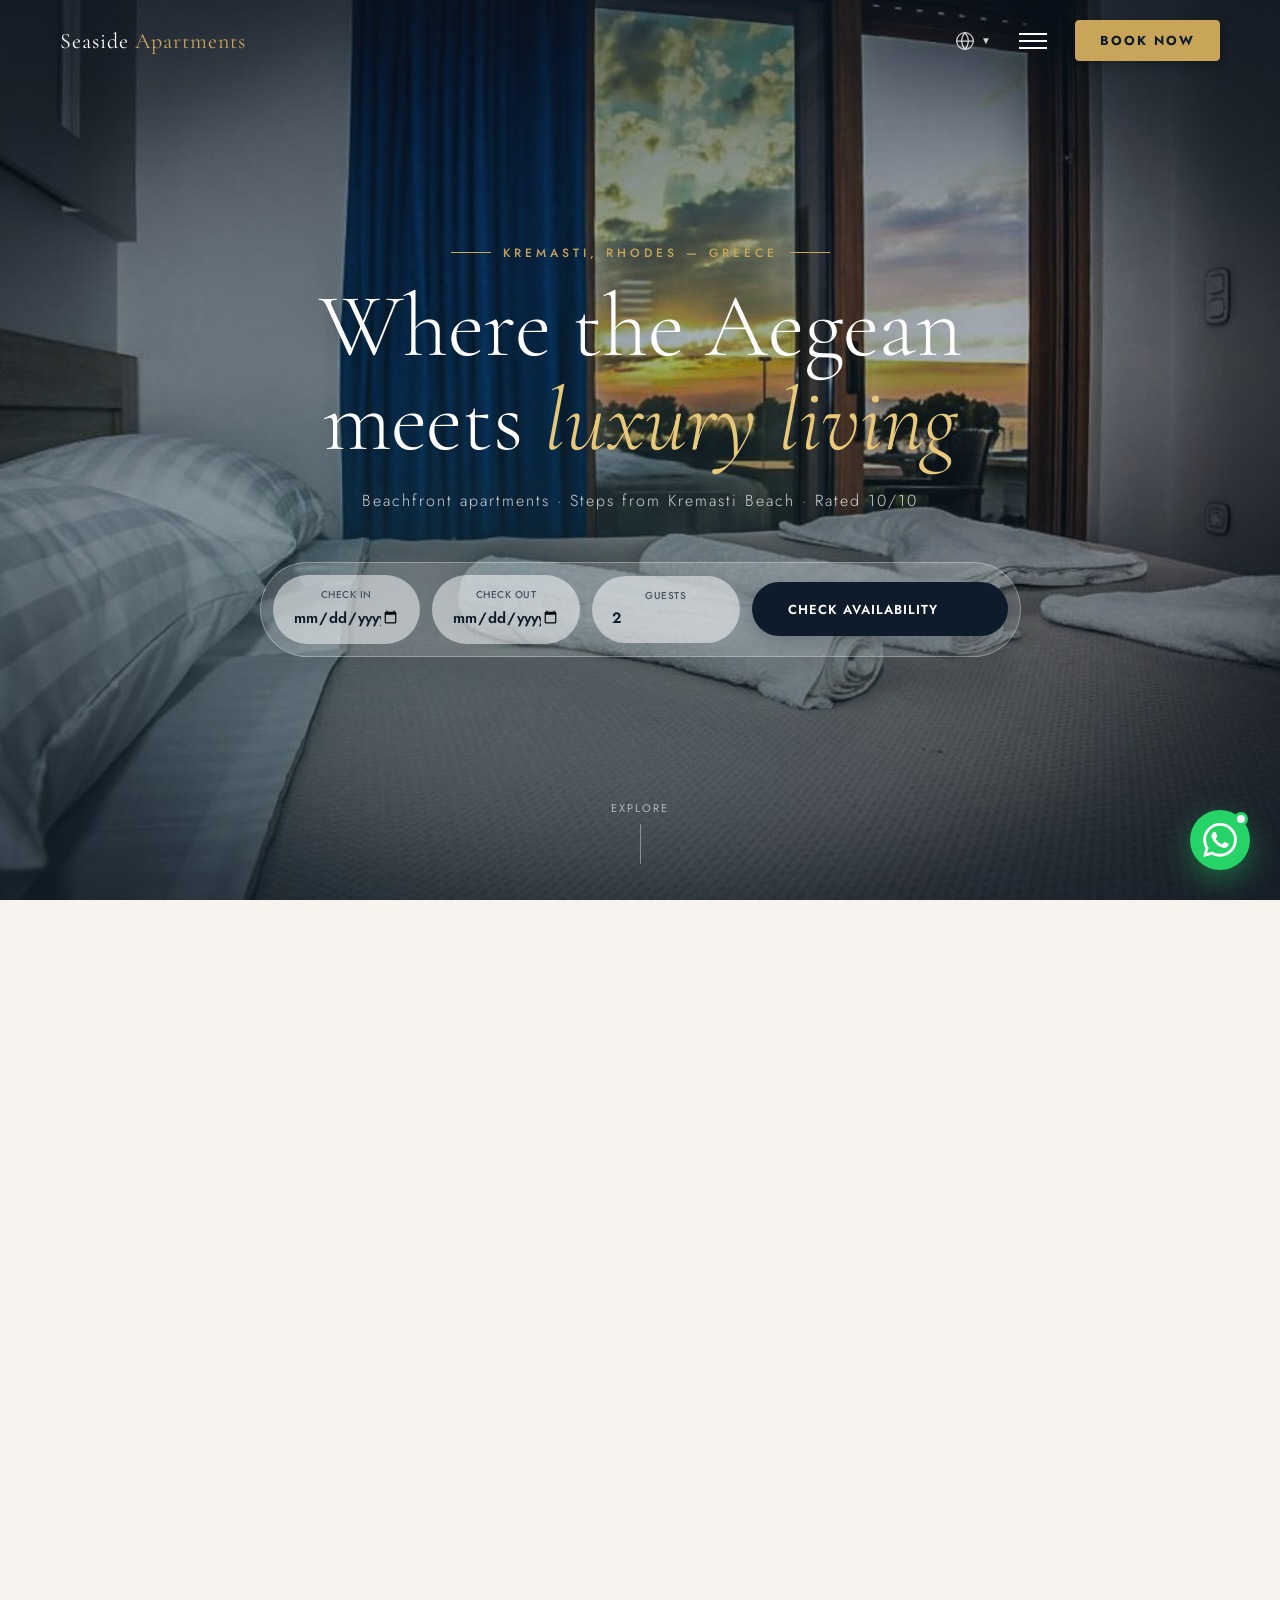
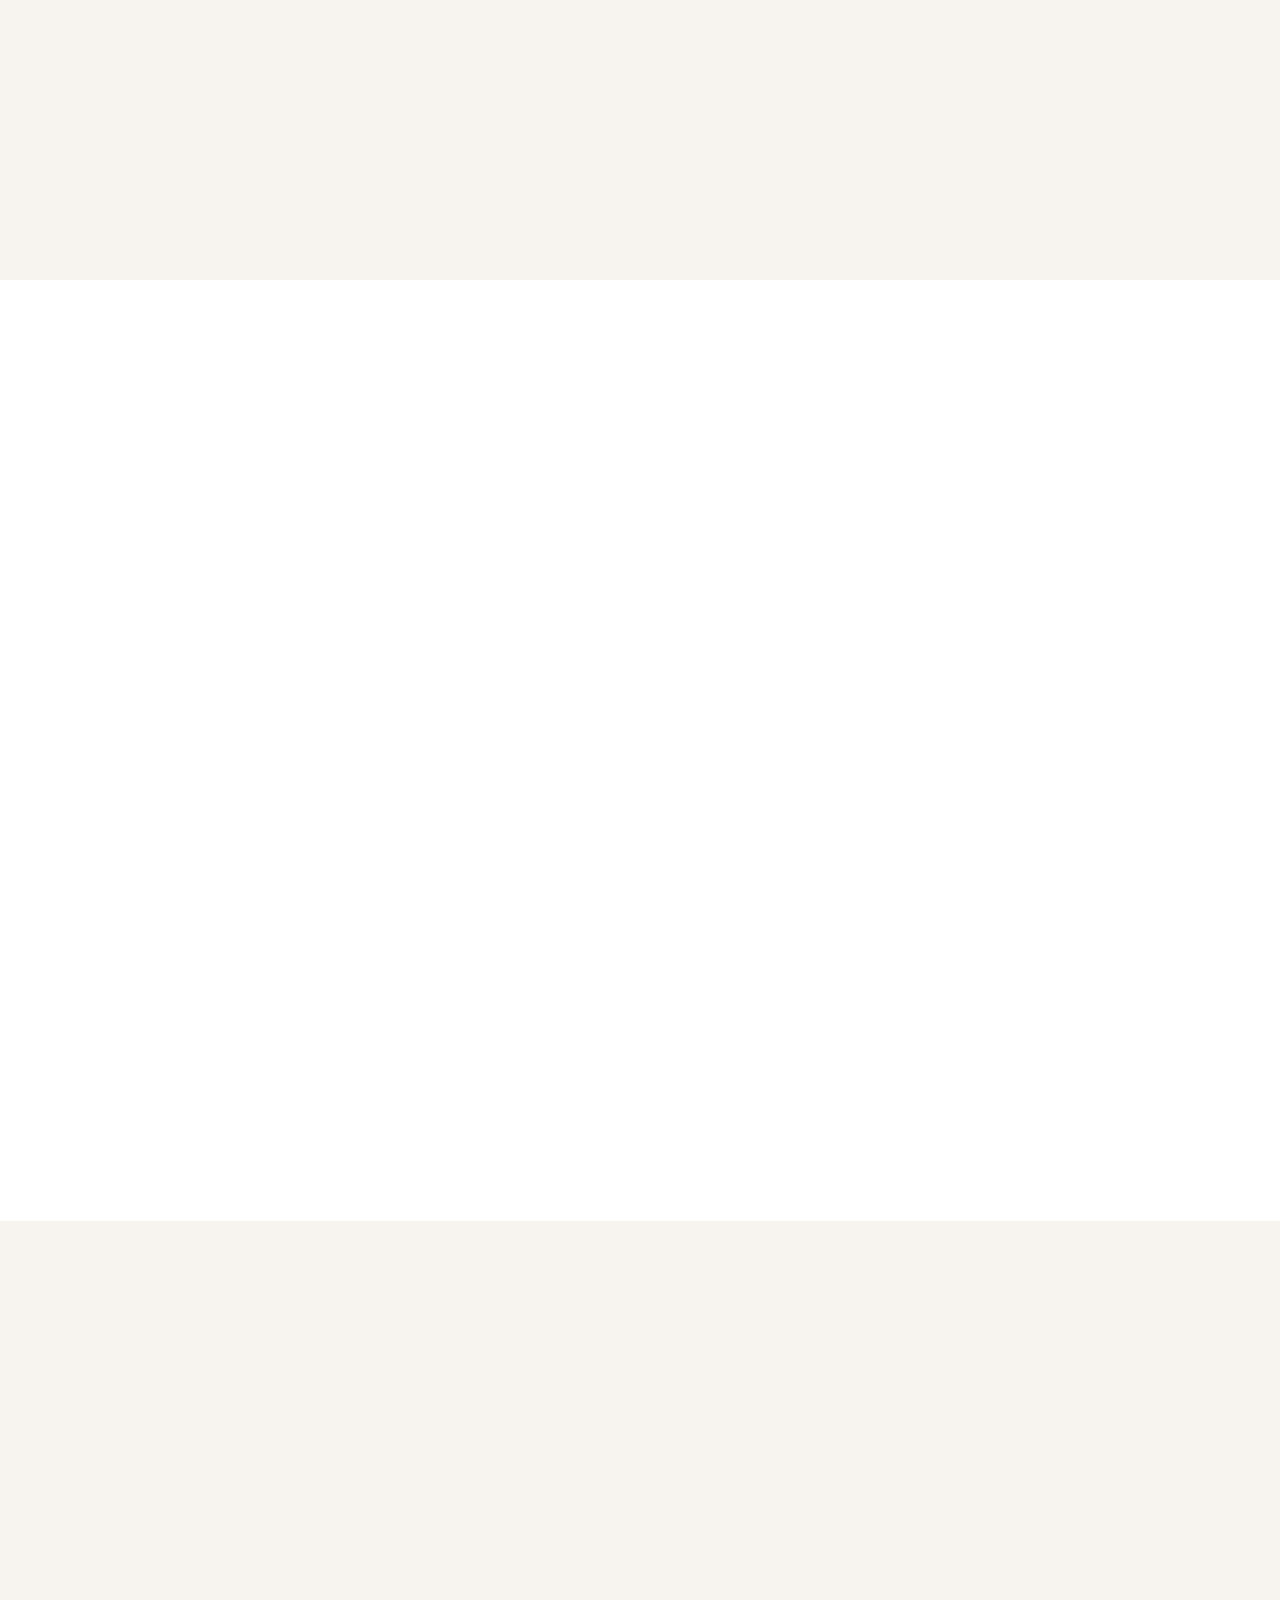
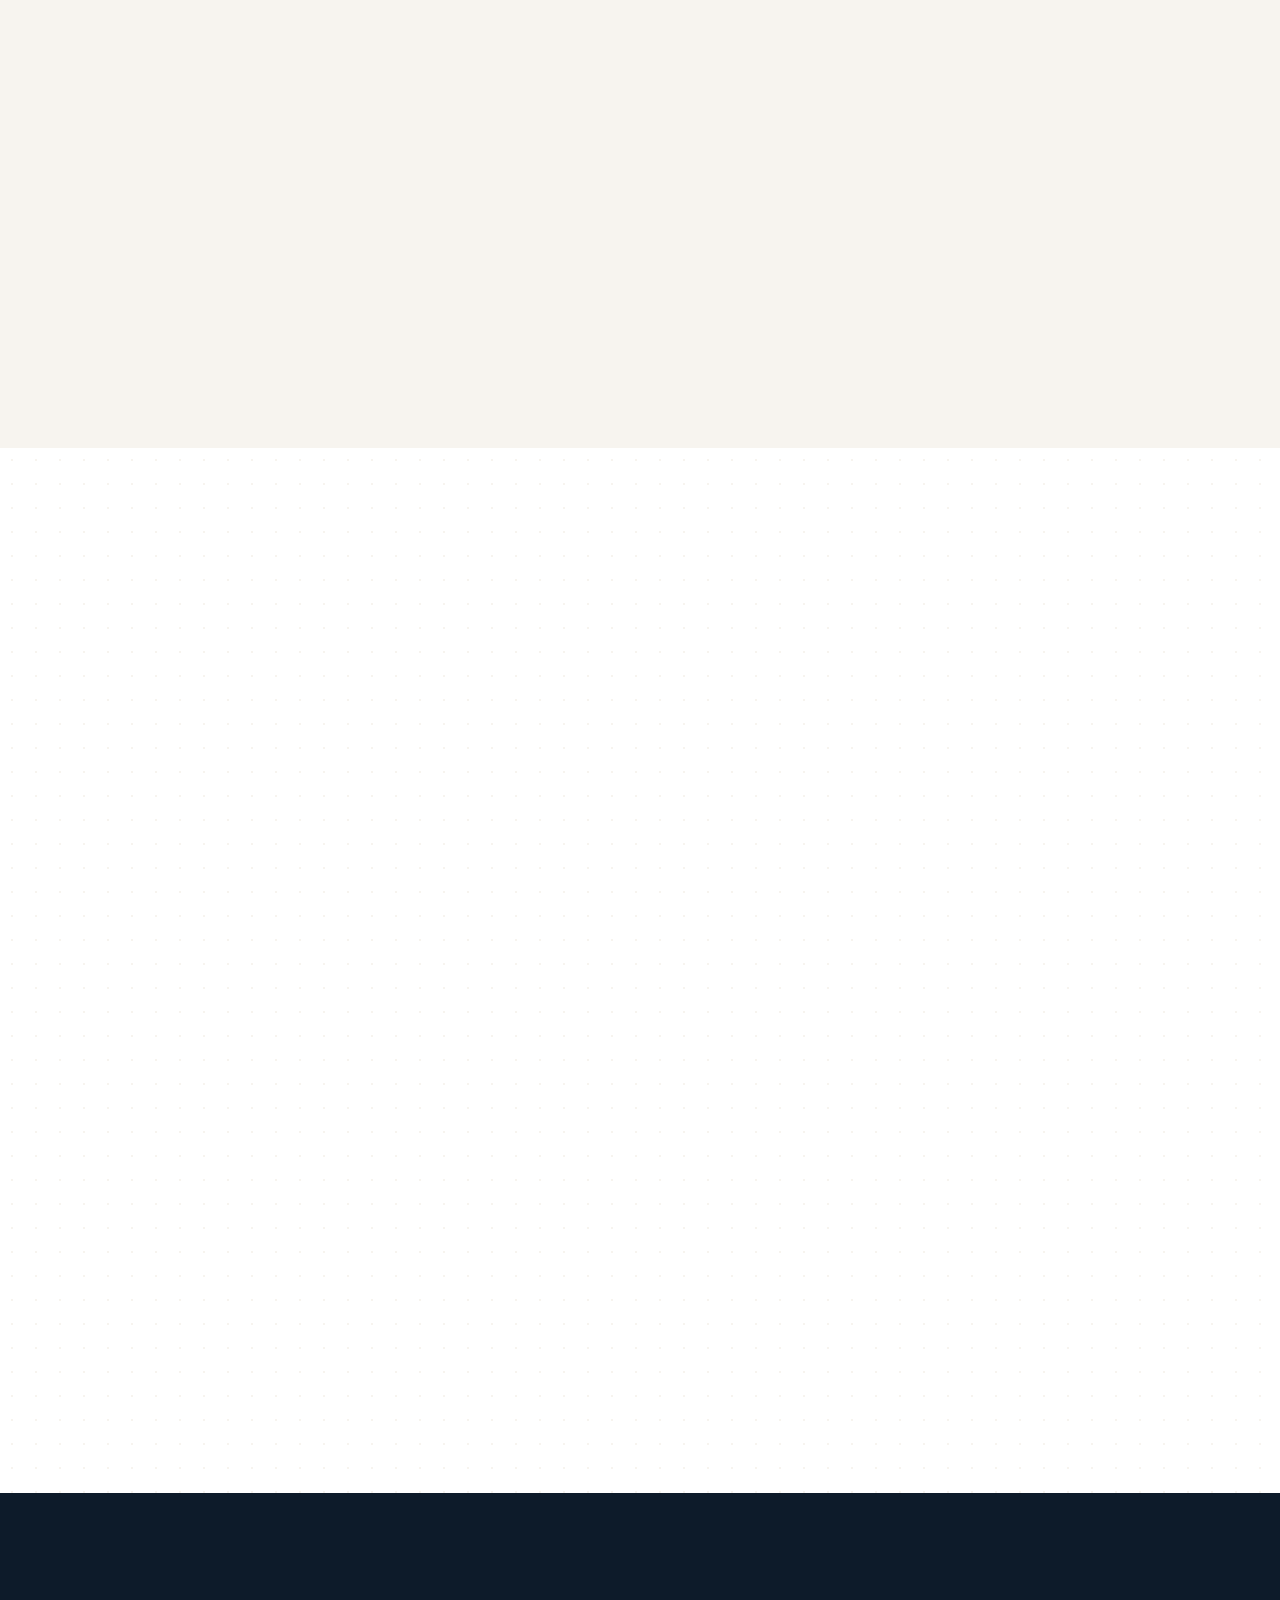
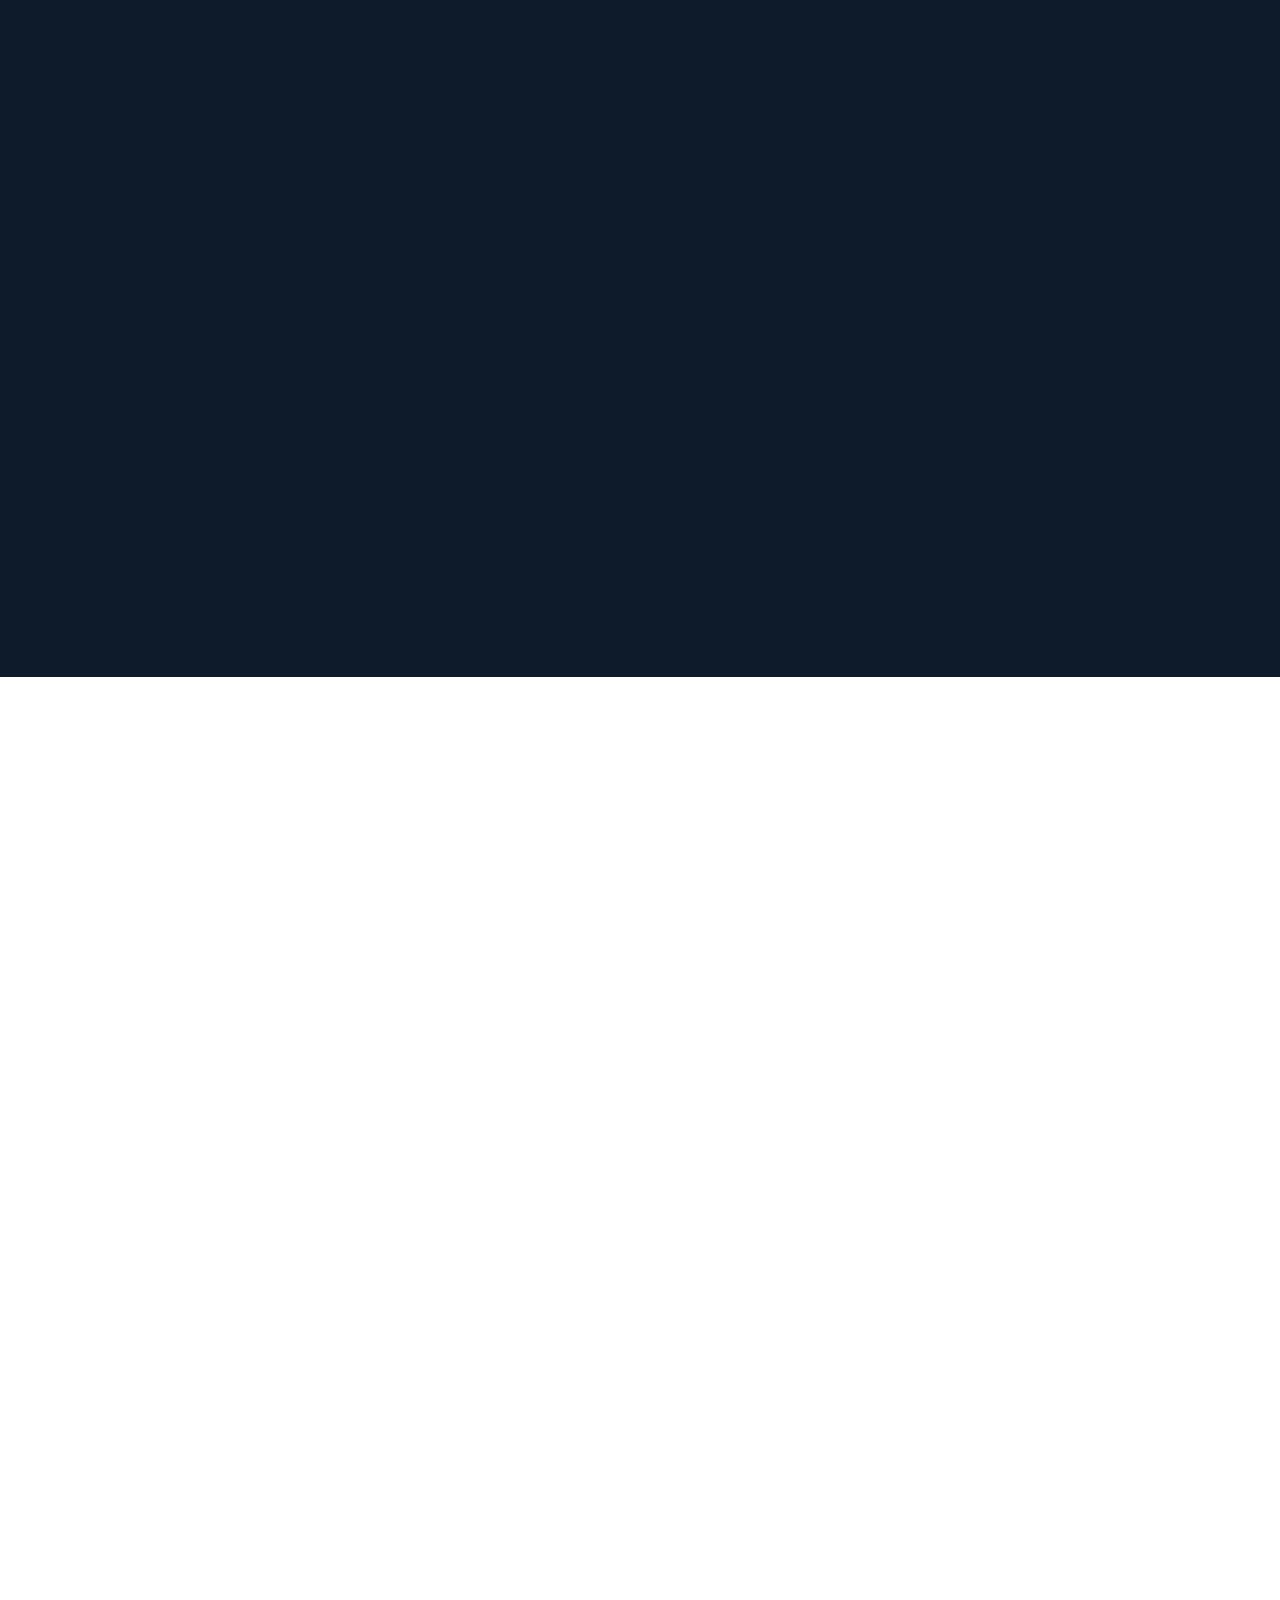
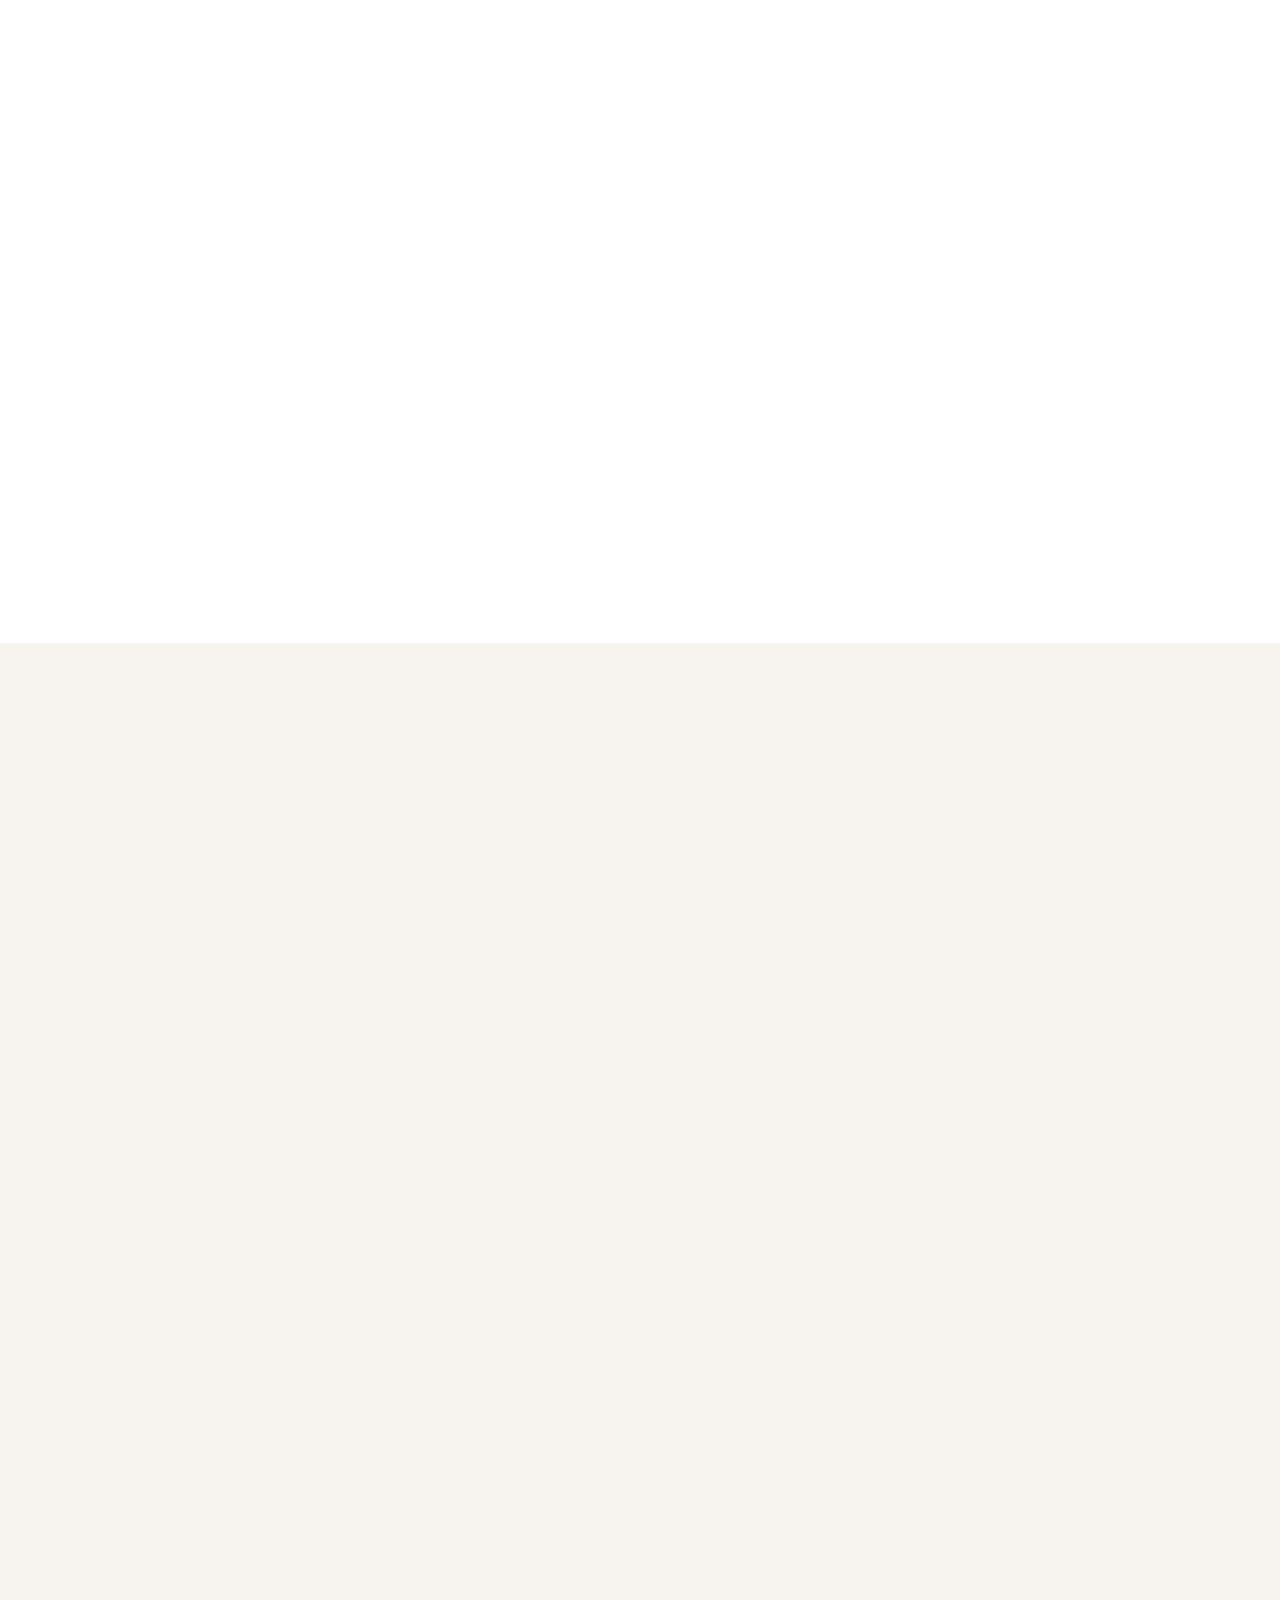
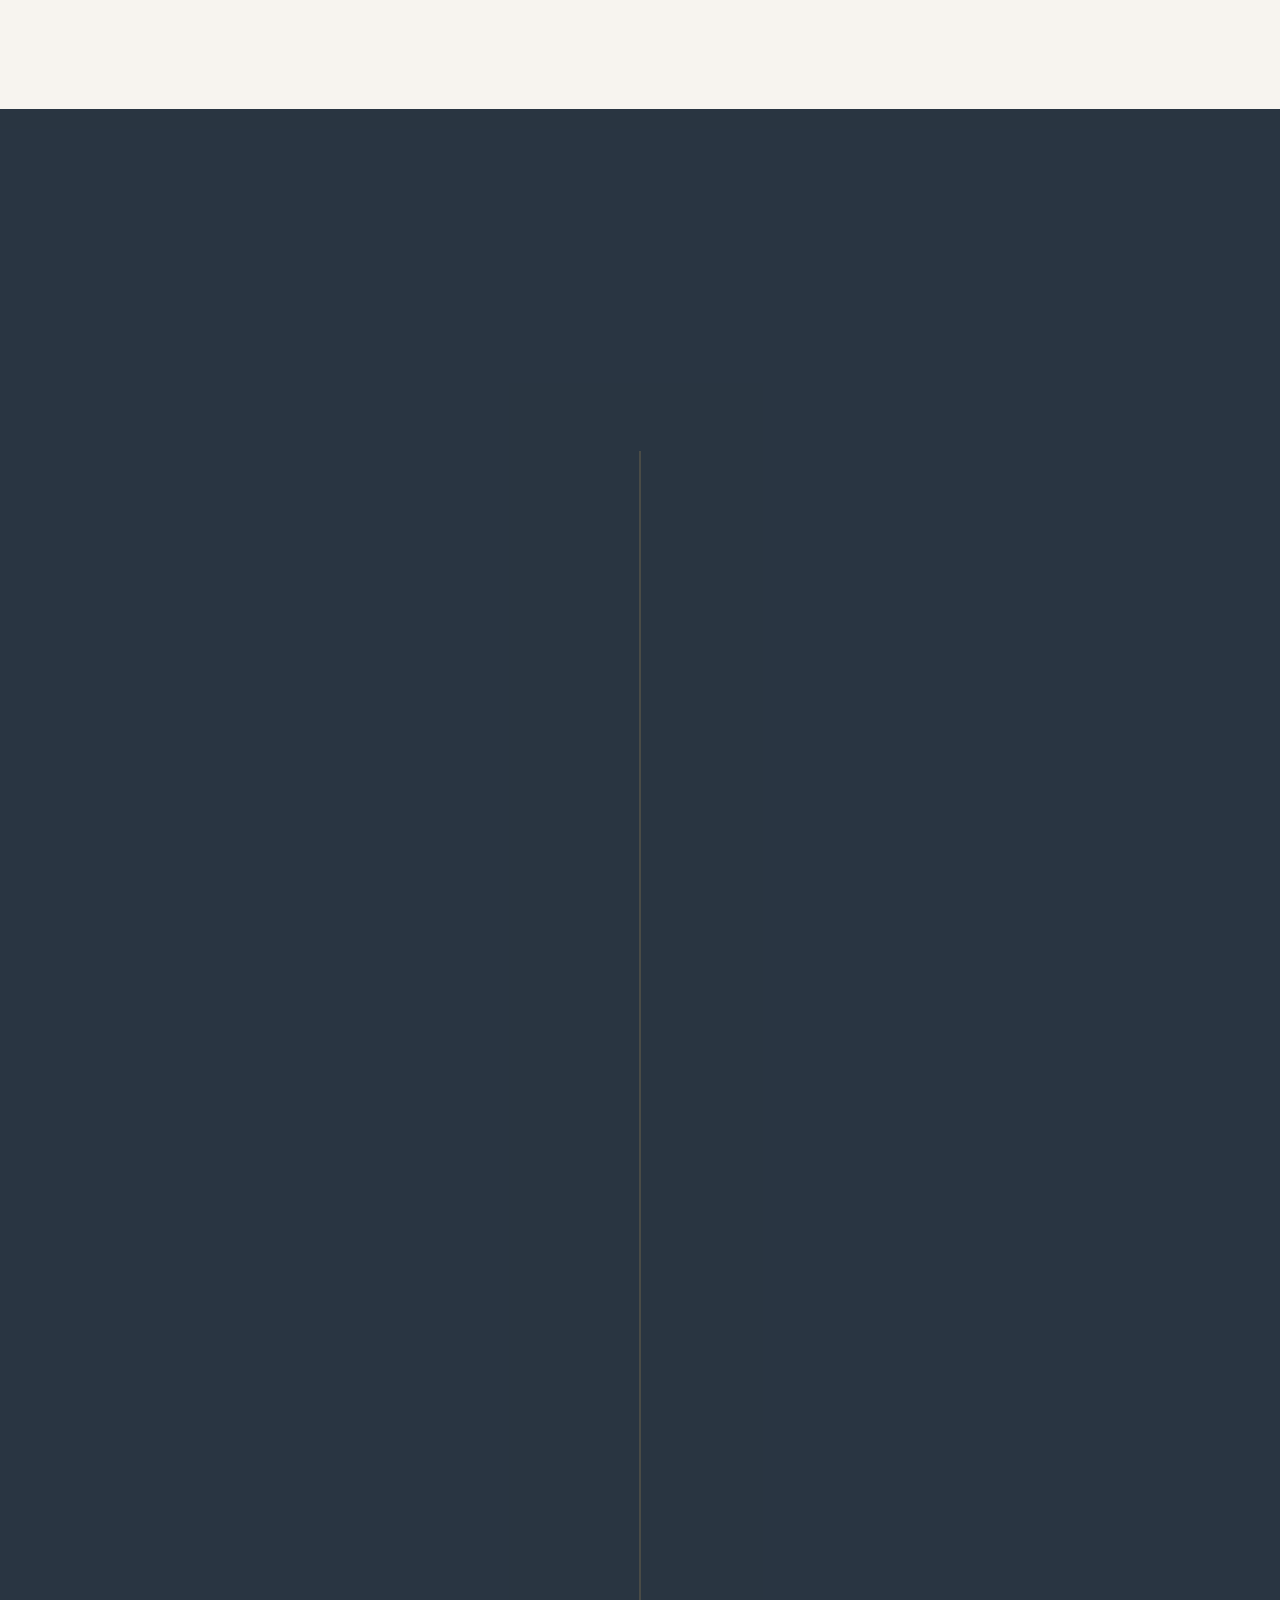
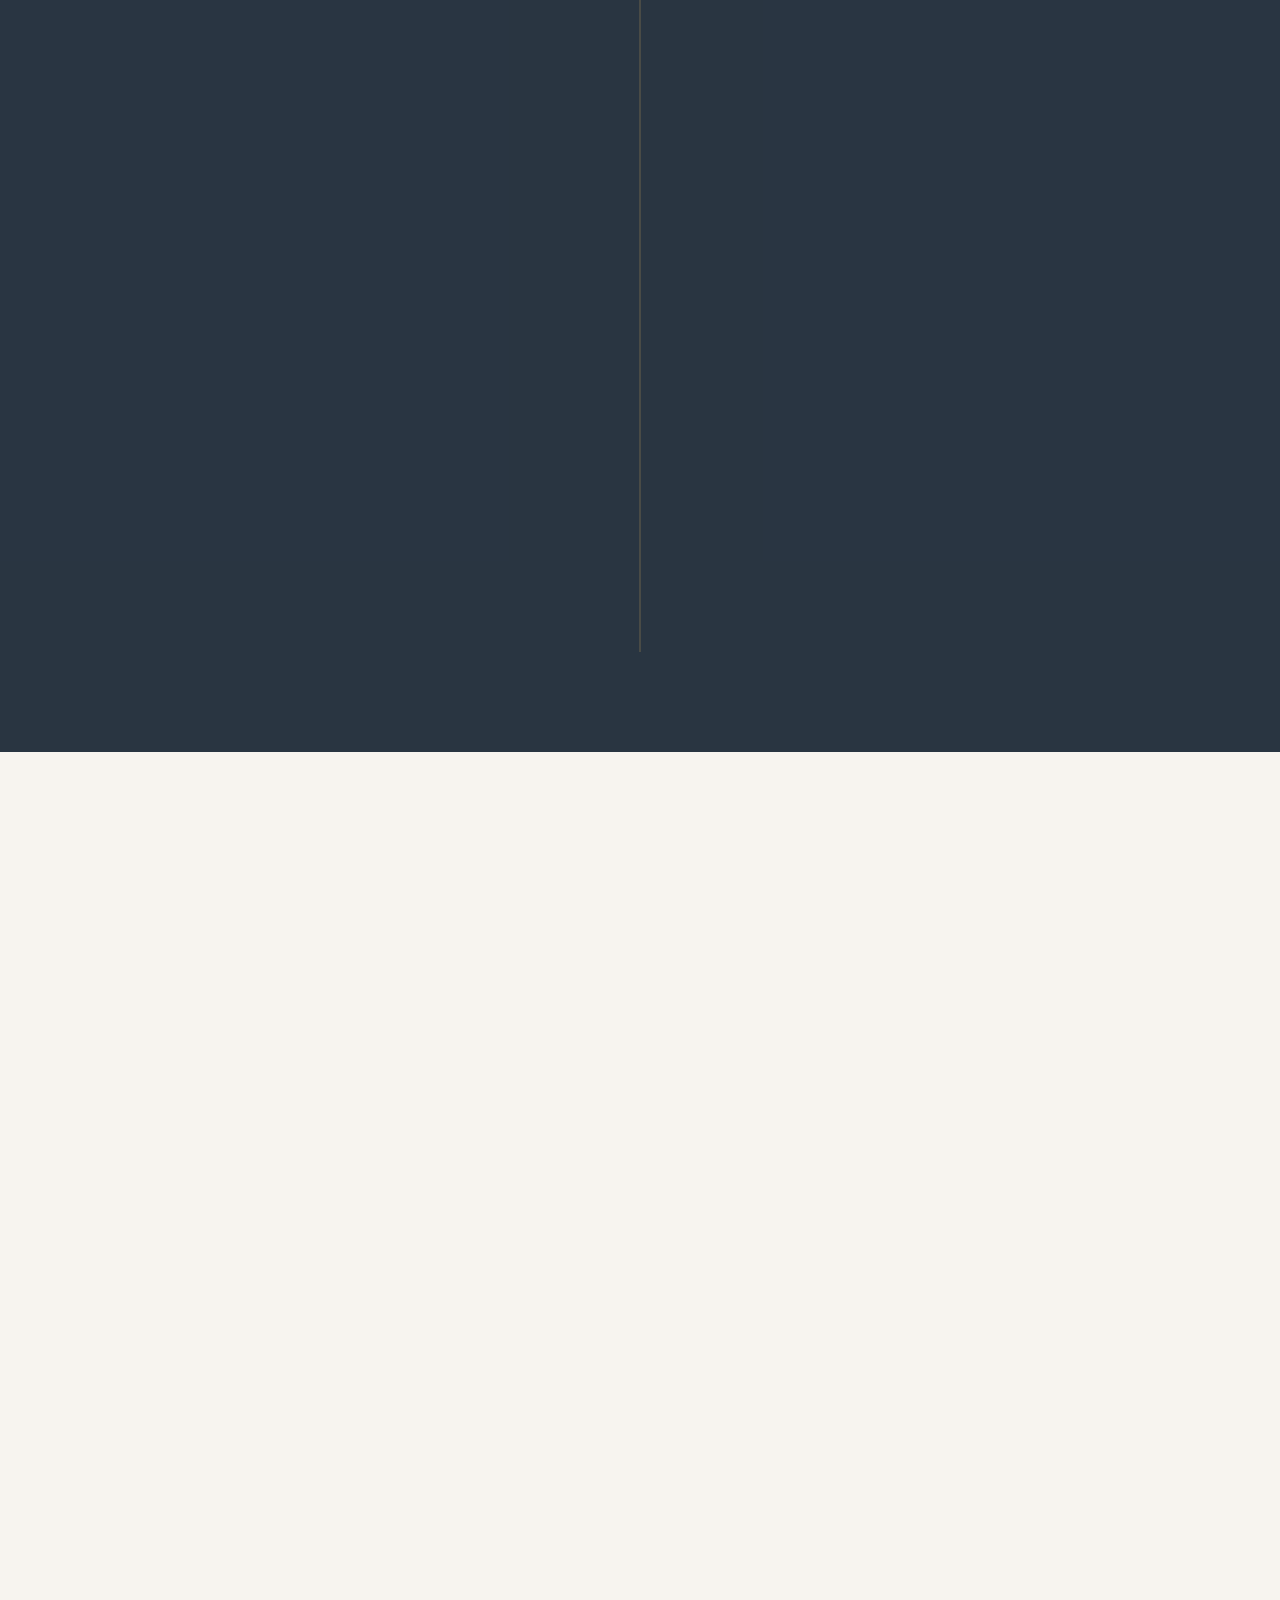
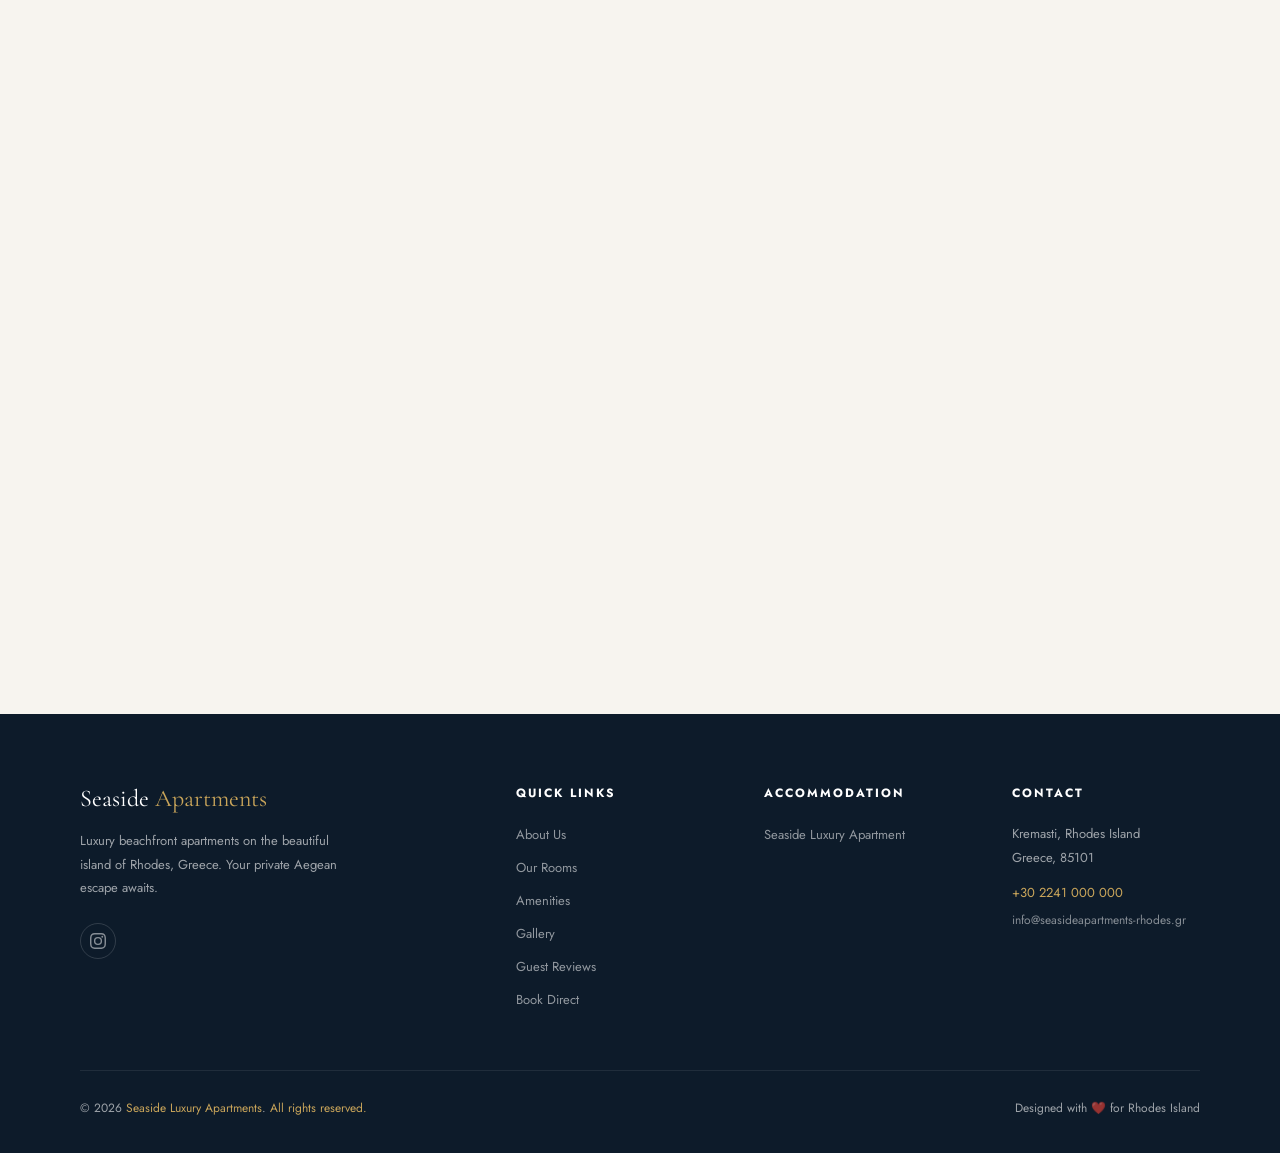
==== commit 45d69c70: "Update index.html" ====
--- a/index.html
+++ b/index.html
@@ -401,30 +401,31 @@
     }
 
     .booking-widget {
-      background: rgba(255, 255, 255, .95);
-      backdrop-filter: blur(16px);
+      background: rgba(255, 255, 255, .15);
+      backdrop-filter: blur(12px);
       border-radius: 60px;
-      padding: 10px 10px 10px 36px;
+      padding: 12px;
       display: flex;
       gap: 12px;
       align-items: center;
       max-width: 880px;
       margin: 0 auto;
       box-shadow: 0 16px 40px rgba(0, 0, 0, .08);
-      border: 1px solid rgba(255, 255, 255, .4)
+      border: 1px solid rgba(255, 255, 255, .3)
     }
 
     .widget-field {
       flex: 1;
-      padding: 8px 16px;
-      border-right: 1px solid rgba(0, 0, 0, .08);
+      padding: 12px 20px;
+      border-right: none;
       min-width: 0;
-      border-radius: 12px;
+      border-radius: 50px;
+      background: rgba(255, 255, 255, 0.5);
       transition: background-color .2s ease
     }
 
     .widget-field:hover {
-      background-color: rgba(0, 0, 0, .03)
+      background-color: rgba(255, 255, 255, 0.7)
     }
 
     .widget-field:last-of-type {
@@ -2369,31 +2370,37 @@
       }
 
       .booking-widget {
-        flex-direction: column;
-        align-items: stretch;
-        gap: 0;
-        padding: 24px;
-        border-radius: 16px;
-        background: rgba(255, 255, 255, 0.98);
+        display: grid;
+        grid-template-columns: 1fr 1fr;
+        gap: 8px;
+        padding: 16px;
+        border-radius: 20px;
+        background: rgba(255, 255, 255, 0.15);
+        backdrop-filter: blur(12px);
+        -webkit-backdrop-filter: blur(12px);
+        border: 1px solid rgba(255, 255, 255, 0.3);
       }
 
       .widget-field {
         border-right: none;
-        border-bottom: 1px solid rgba(0, 0, 0, 0.08);
-        padding: 14px 4px;
-        border-radius: 0;
+        border-bottom: none;
+        padding: 10px 12px;
+        border-radius: 12px;
+        background: rgba(255, 255, 255, 0.5);
       }
 
       .widget-field:last-of-type {
         border-bottom: none;
-        padding-bottom: 20px;
+        grid-column: span 2;
+        padding-bottom: 10px;
       }
 
       .widget-btn {
         margin-left: 0;
+        grid-column: span 2;
         width: 100%;
-        border-radius: 8px;
-        padding: 16px;
+        border-radius: 12px;
+        padding: 14px;
         justify-content: space-between;
       }
 
@@ -3158,15 +3165,16 @@
 
     @media (max-width: 768px) {
       .discount-bubble {
-        bottom: 100px;
-        left: 50%;
-        transform: translateX(-50%);
+        bottom: 20px;
+        left: 20px;
+        transform: scale(0.95);
+        transform-origin: bottom left;
         padding: 6px 14px 6px 6px;
         white-space: nowrap;
       }
 
       .discount-bubble:hover {
-        transform: translateX(-50%) translateY(-5px) scale(1.03);
+        transform: scale(0.95) translateY(-5px);
       }
     }
   </style>
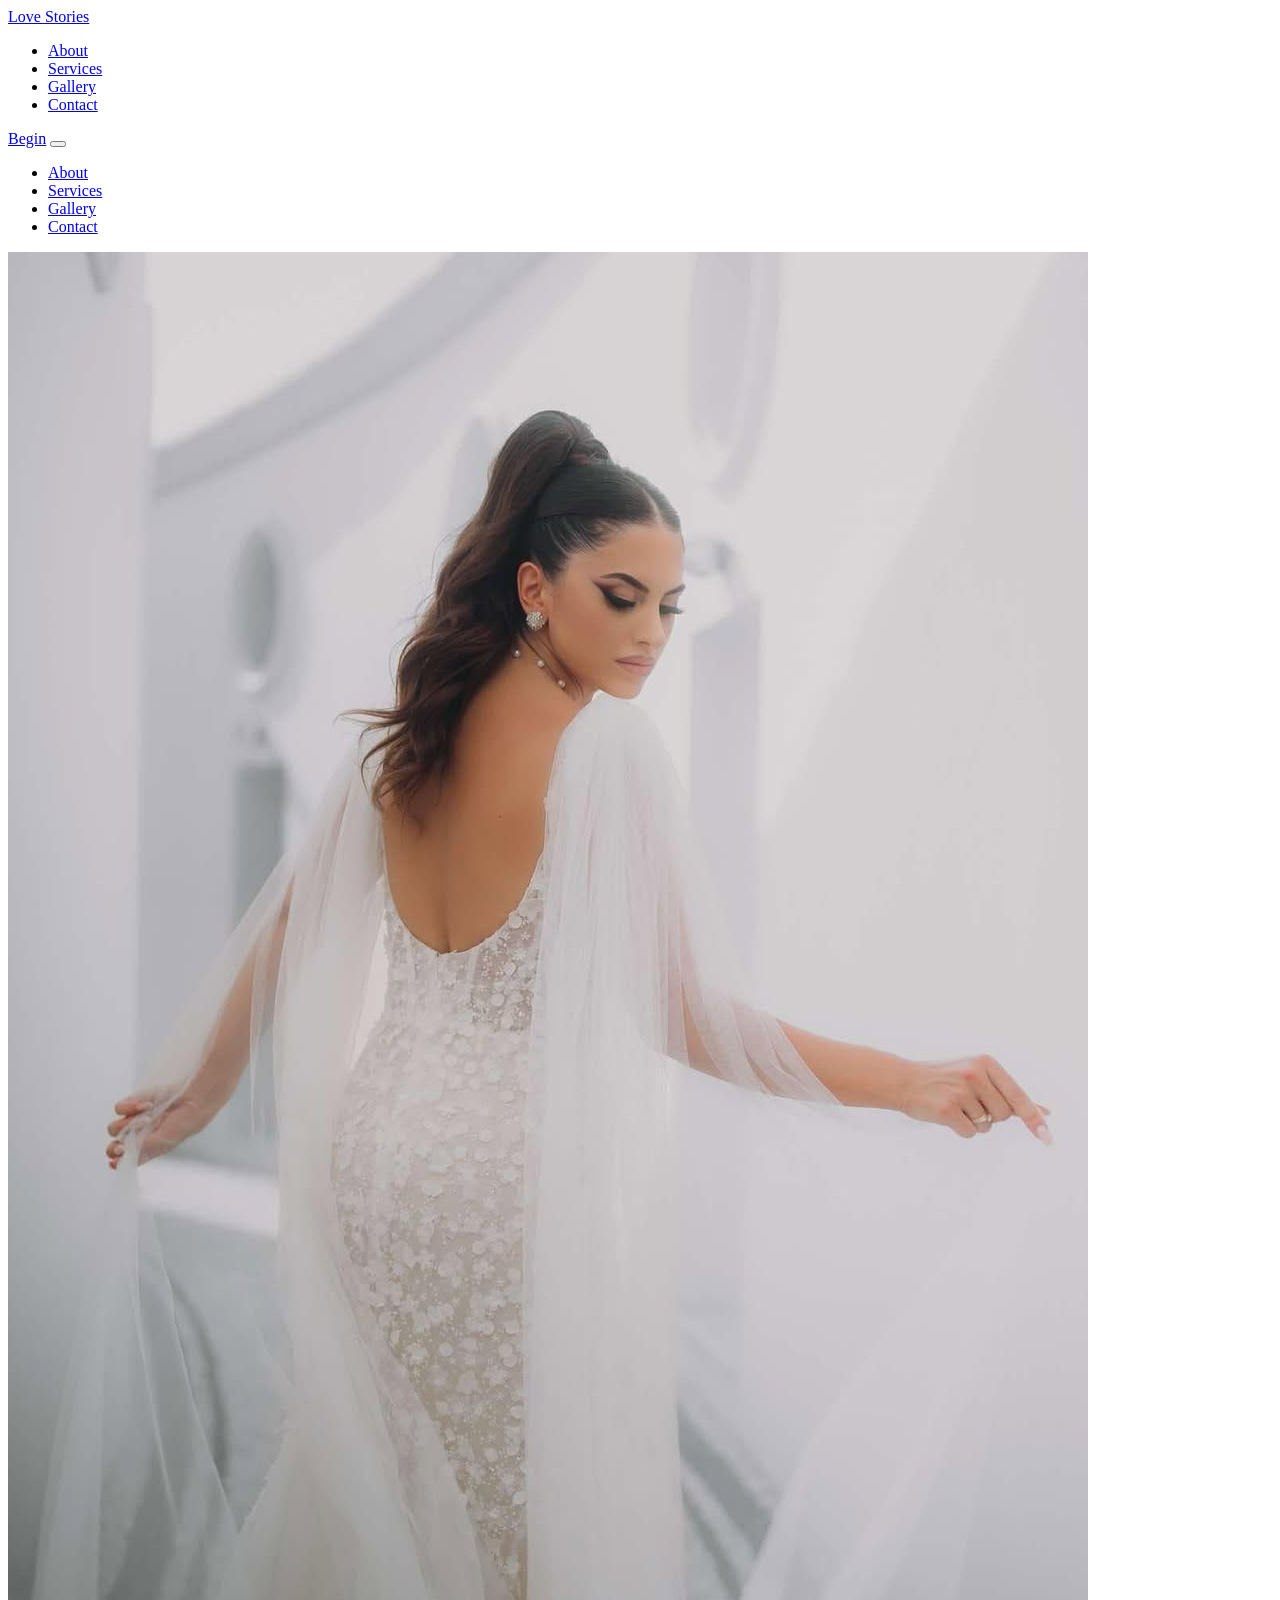
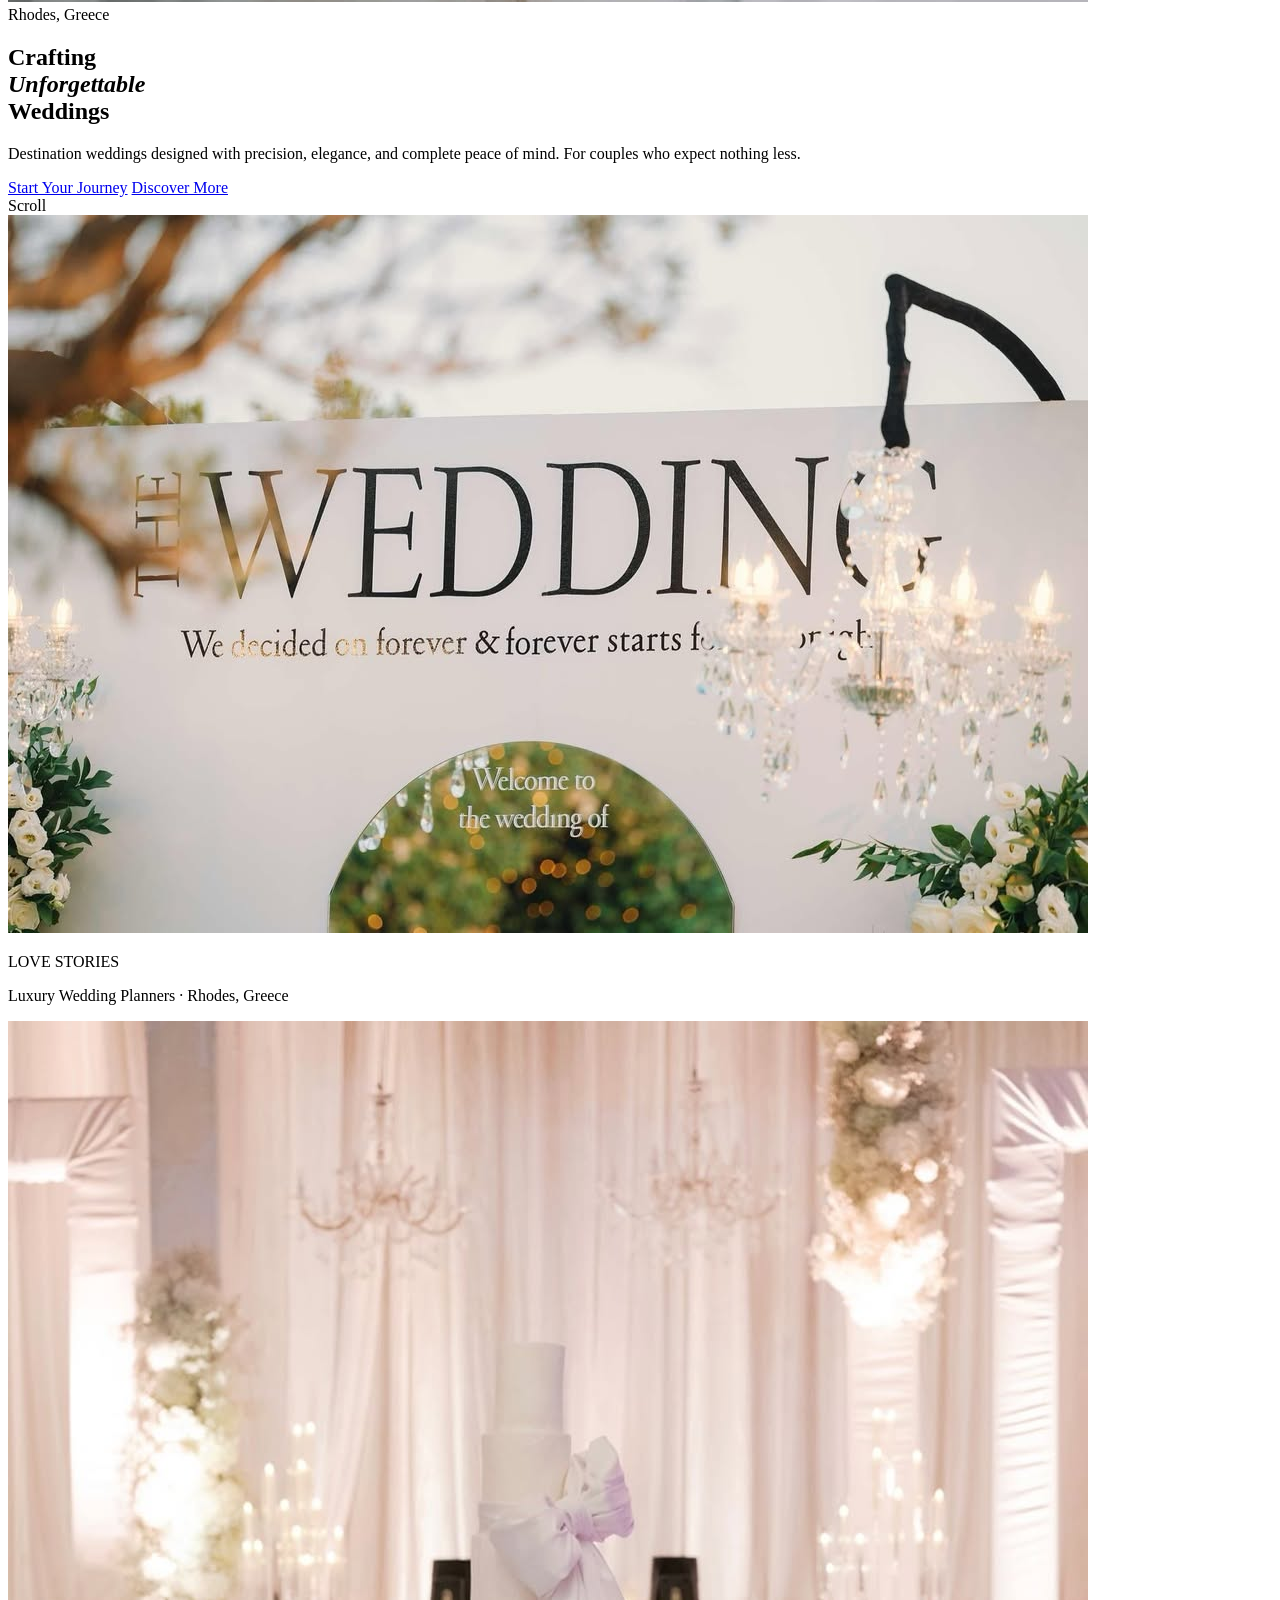
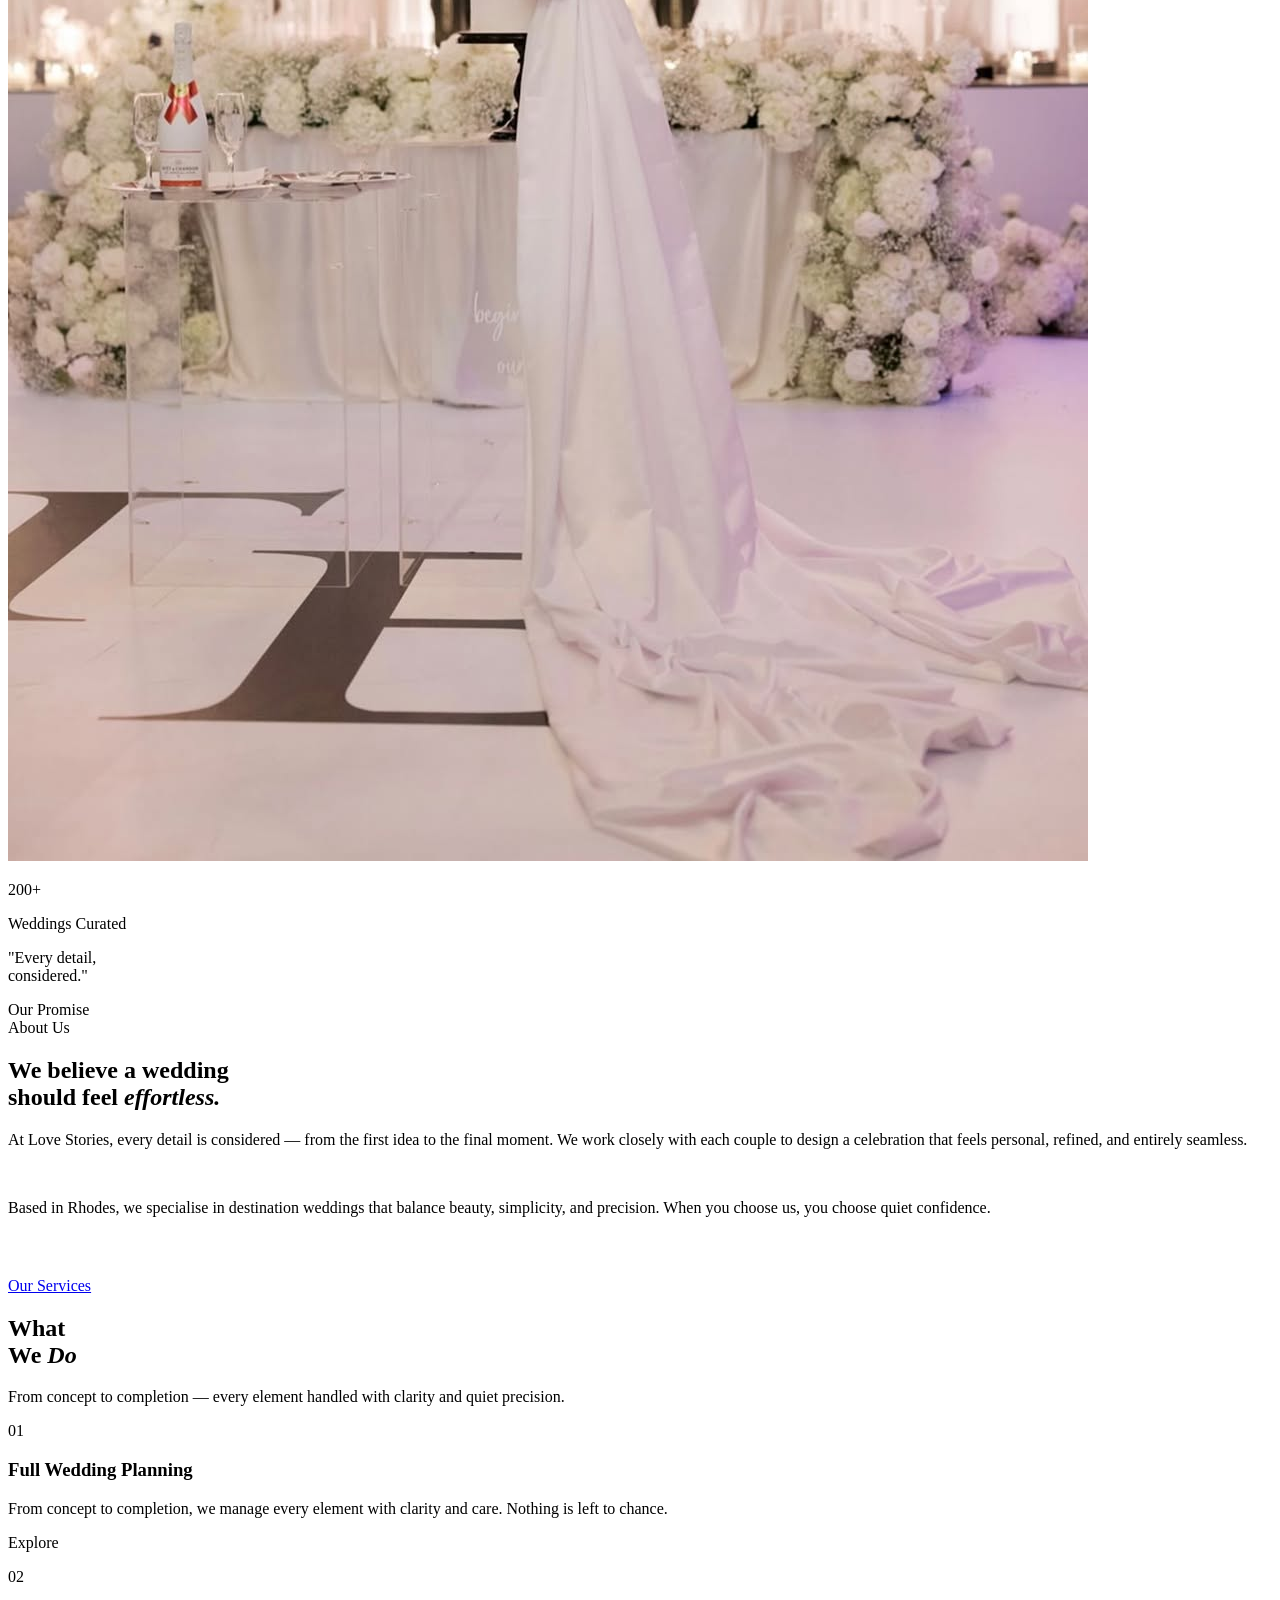
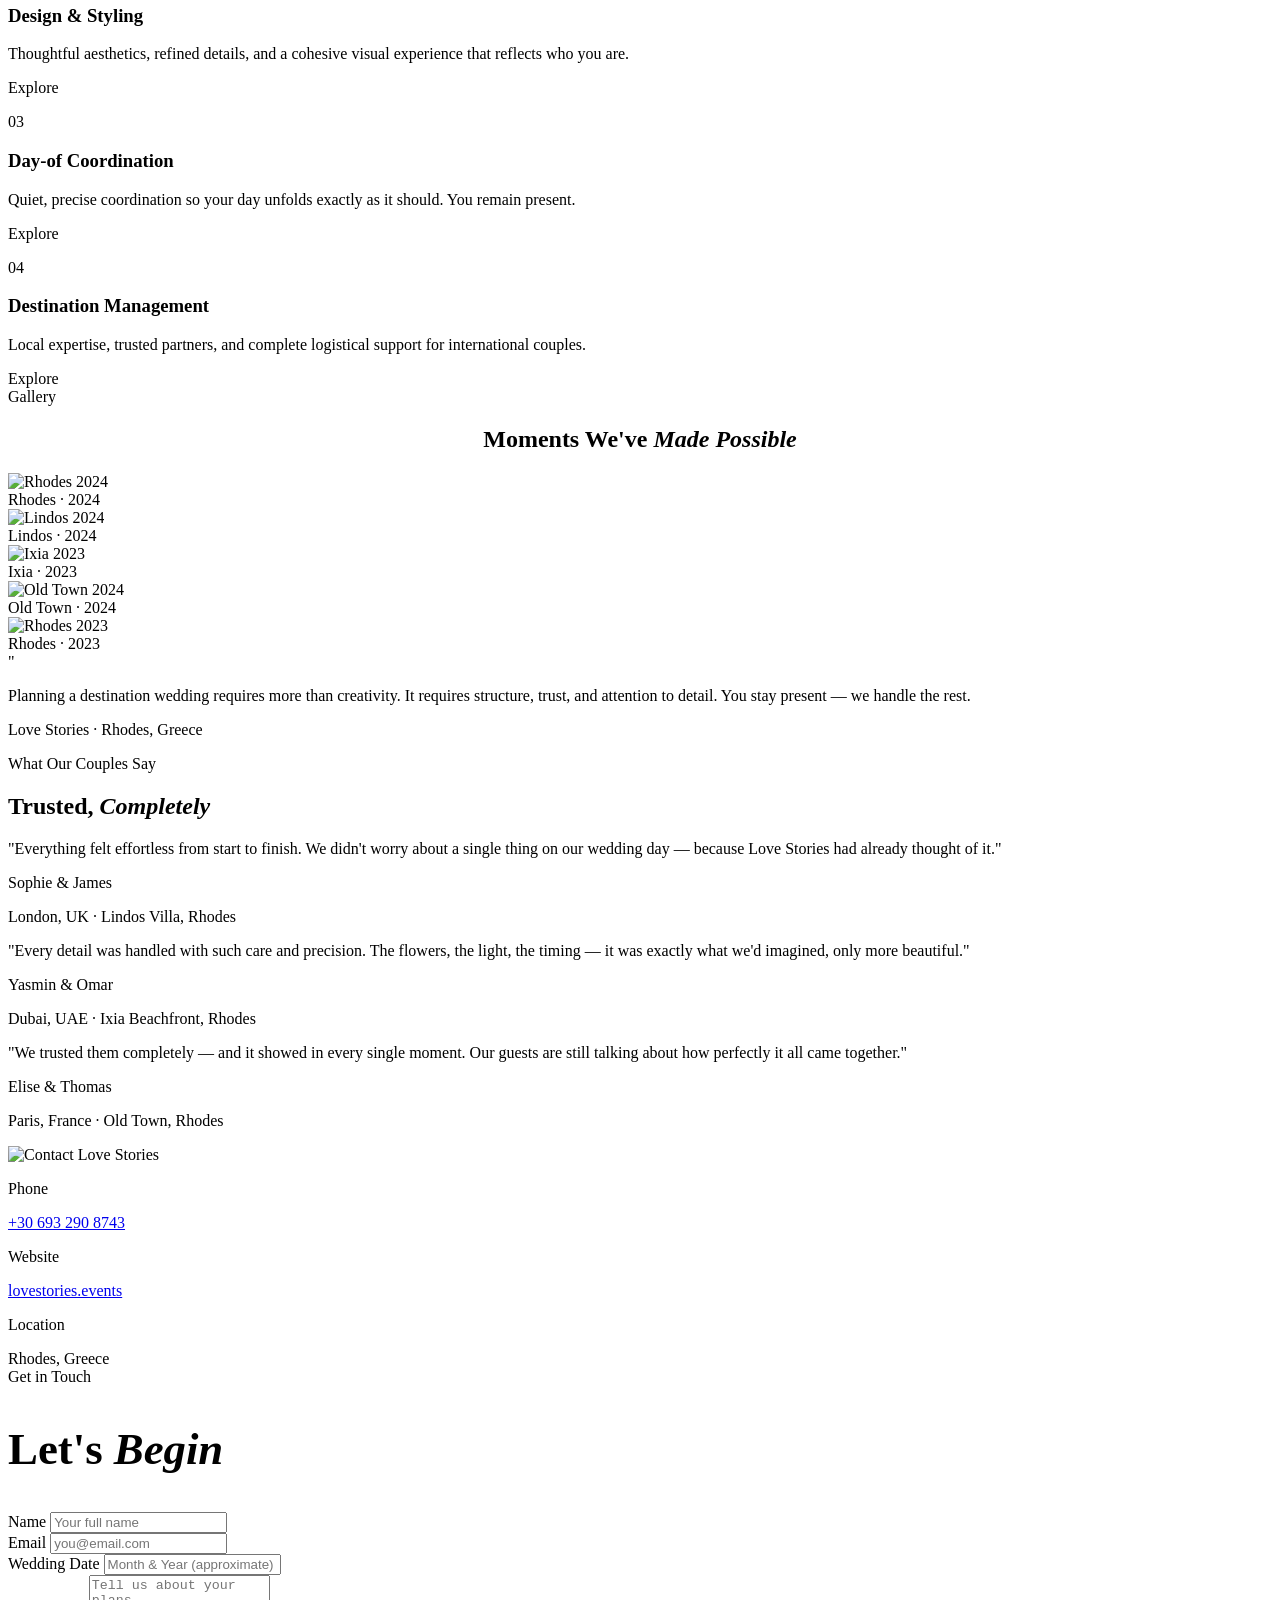
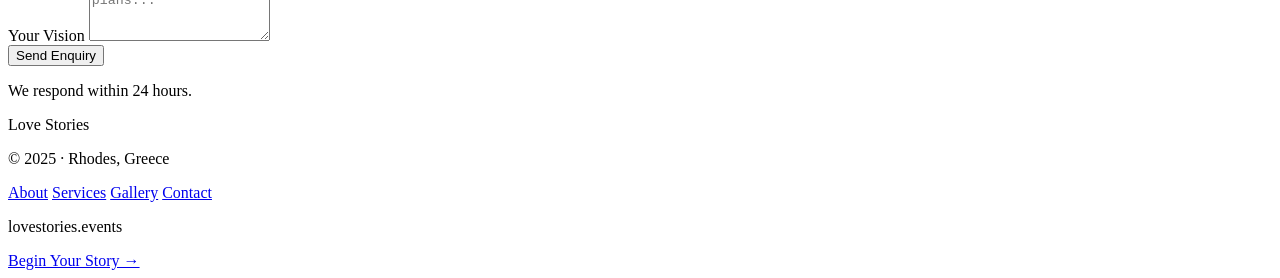
==== commit 6a91c5fe: "Add files via upload" ====
--- a/index.html
+++ b/index.html
@@ -2,4993 +2,321 @@
 <html lang="en">
 
 <head>
-  <meta charset="UTF-8">
-  <meta name="viewport" content="width=device-width, initial-scale=1.0">
-  <title>Seaside Luxury Apartments — Kremasti, Rhodes</title>
-  <link rel="preconnect" href="https://fonts.googleapis.com">
+  <meta charset="UTF-8" />
+  <meta name="viewport" content="width=device-width, initial-scale=1.0" />
+  <title>Love Stories – Luxury Wedding Planner Rhodes, Greece</title>
+  <meta name="description"
+    content="Luxury destination wedding planning in Rhodes, Greece. Unforgettable weddings designed with precision, elegance, and complete peace of mind." />
+  <meta property="og:title" content="Love Stories – Luxury Wedding Planner Rhodes" />
+  <meta property="og:description"
+    content="Destination weddings designed with precision, elegance, and complete peace of mind." />
+  <meta property="og:type" content="website" />
+  <meta property="og:url" content="https://lovestories.events" />
+  <link rel="preconnect" href="https://fonts.googleapis.com" />
   <link
-    href="https://fonts.googleapis.com/css2?family=Cormorant+Garamond:ital,wght@0,300;0,400;0,600;1,300;1,400&family=Jost:wght@300;400;500;600&display=swap"
-    rel="stylesheet">
-  <link rel="stylesheet" href="https://cdnjs.cloudflare.com/ajax/libs/intl-tel-input/17.0.8/css/intlTelInput.css" />
-  <style>
-    .iti {
-      width: 100%;
-      display: block
-    }
-
-    .form-group .iti input {
-      padding: 13px 16px 13px 52px !important
-    }
-
-    :root {
-      --navy: #0d1b2a;
-      --ocean: #1a3a52;
-      --gold: #c9a55a;
-      --gold-light: #e8c97a;
-      --cream: #f7f4ef;
-      --sand: #e8dece;
-      --white: #ffffff;
-      --text-dark: #1a1a2e;
-      --text-mid: #4a5568;
-      --teal: #2a7f8a
-    }
-
-    * {
-      margin: 0;
-      padding: 0;
-      box-sizing: border-box
-    }
-
-    html {
-      scroll-behavior: smooth
-    }
-
-    body {
-      font-family: 'Jost', sans-serif;
-      color: var(--text-dark);
-      background: var(--cream);
-      overflow-x: hidden
-    }
-
-    nav {
-      position: fixed;
-      top: 0;
-      left: 0;
-      right: 0;
-      z-index: 100;
-      padding: 20px 60px;
-      display: flex;
-      align-items: center;
-      justify-content: space-between;
-      transition: all .4s ease
-    }
-
-    nav.scrolled {
-      padding: 14px 60px;
-      box-shadow: 0 2px 30px rgba(0, 0, 0, .3);
-      position: fixed;
-    }
-
-    nav.scrolled::before {
-      content: '';
-      position: absolute;
-      inset: 0;
-      background: rgba(13, 27, 42, .97);
-      backdrop-filter: blur(12px);
-      z-index: -1;
-    }
-
-    .nav-logo {
-      font-family: 'Cormorant Garamond', serif;
-      font-size: 22px;
-      font-weight: 400;
-      color: var(--white);
-      letter-spacing: 1px;
-      text-decoration: none
-    }
-
-    .nav-logo span {
-      color: var(--gold)
-    }
-
-    .nav-controls {
-      display: flex;
-      align-items: center;
-      gap: 24px;
-      z-index: 101;
-    }
-
-    .lang-dropdown {
-      position: relative;
-    }
-
-    .lang-dropdown-btn {
-      background: none;
-      border: none;
-      color: white;
-      font-size: 14px;
-      cursor: pointer;
-      opacity: 0.8;
-      padding: 8px 0;
-      transition: all 0.3s ease;
-      display: flex;
-      align-items: center;
-      gap: 6px;
-    }
-
-    .lang-dropdown-btn svg {
-      width: 20px;
-      height: 20px;
-      stroke: white;
-      transition: stroke 0.3s ease;
-    }
-
-    .lang-dropdown-btn:hover {
-      opacity: 1;
-      color: var(--gold);
-    }
-
-    .lang-dropdown-btn:hover svg {
-      stroke: var(--gold);
-    }
-
-    .lang-dropdown-content {
-      position: absolute;
-      top: 100%;
-      right: 0;
-      background: rgba(13, 27, 42, 0.95);
-      backdrop-filter: blur(12px);
-      box-shadow: 0 8px 32px rgba(0, 0, 0, 0.3);
-      border-radius: 12px;
-      padding: 6px;
-      min-width: 130px;
-      display: flex;
-      flex-direction: column;
-      gap: 2px;
-      opacity: 0;
-      visibility: hidden;
-      transform: translateY(10px);
-      transition: all 0.3s ease;
-    }
-
-    .lang-dropdown.open .lang-dropdown-content {
-      opacity: 1;
-      visibility: visible;
-      transform: translateY(0);
-    }
-
-    @media (hover: hover) {
-      .lang-dropdown:hover .lang-dropdown-content {
-        opacity: 1;
-        visibility: visible;
-        transform: translateY(0);
-      }
-    }
-
-    .lang-btn {
-      background: none;
-      border: none;
-      color: white;
-      font-family: 'Jost', sans-serif;
-      font-size: 14px;
-      font-weight: 500;
-      cursor: pointer;
-      padding: 10px 16px;
-      border-radius: 6px;
-      text-align: left;
-      transition: all 0.2s ease;
-      display: flex;
-      align-items: center;
-      gap: 8px;
-    }
-
-    .lang-btn:hover {
-      background: rgba(255, 255, 255, 0.1);
-      color: var(--gold);
-    }
-
-    .lang-btn[data-active="true"] {
-      color: var(--gold);
-      background: rgba(201, 165, 90, 0.1);
-    }
-
-    .hamburger {
-      display: flex;
-      flex-direction: column;
-      gap: 5px;
-      cursor: pointer;
-      padding: 4px;
-    }
-
-    .hamburger span {
-      width: 28px;
-      height: 2px;
-      background: white;
-      display: block;
-      transition: all 0.3s ease;
-      transform-origin: center;
-    }
-
-    .hamburger.open span:nth-child(1) {
-      transform: translateY(7px) rotate(45deg);
-      background: var(--gold);
-    }
-
-    .hamburger.open span:nth-child(2) {
-      opacity: 0;
-    }
-
-    .hamburger.open span:nth-child(3) {
-      transform: translateY(-7px) rotate(-45deg);
-      background: var(--gold);
-    }
-
-    .hamburger:hover span {
-      background: var(--gold);
-    }
-
-    .nav-cta {
-      display: inline-block;
-      position: relative;
-      overflow: hidden;
-      color: var(--navy) !important;
-      padding: 10px 24px !important;
-      font-size: 13px !important;
-      font-weight: 700 !important;
-      letter-spacing: 2px;
-      text-transform: uppercase;
-      border-radius: 4px;
-      background: var(--gold) !important;
-      border: 1px solid var(--gold) !important;
-      box-shadow: 4px 4px 10px rgba(0, 0, 0, .25);
-      cursor: pointer;
-      transition: color .2s ease-in, border-color .2s ease-in;
-      text-decoration: none;
-    }
-
-    .nav-cta:hover {
-      color: var(--gold) !important;
-      border-color: var(--navy) !important;
-    }
-
-    .full-screen-menu {
-      position: fixed;
-      inset: 0;
-      background: rgba(13, 27, 42, 0.95);
-      backdrop-filter: blur(12px);
-      z-index: 90;
-      display: flex;
-      align-items: center;
-      justify-content: center;
-      opacity: 0;
-      visibility: hidden;
-      transition: opacity 0.4s ease, visibility 0.4s;
-    }
-
-    .full-screen-menu.open {
-      opacity: 1;
-      visibility: visible;
-    }
-
-    .full-screen-menu ul {
-      list-style: none;
-      text-align: center;
-      display: flex;
-      flex-direction: column;
-      gap: 40px;
-    }
-
-    .full-screen-menu a {
-      color: white;
-      text-decoration: none;
-      font-size: 48px;
-      font-family: 'Cormorant Garamond', serif;
-      font-weight: 300;
-      letter-spacing: 2px;
-      transition: color 0.3s, transform 0.3s;
-      display: inline-block;
-    }
-
-    .full-screen-menu a:hover {
-      color: var(--gold);
-      transform: translateY(-4px);
-    }
-
-    #hero {
-      height: 100vh;
-      min-height: 700px;
-      position: relative;
-      display: flex;
-      align-items: center;
-      justify-content: center;
-      overflow: hidden
-    }
-
-    .hero-bg {
-      position: absolute;
-      inset: 0;
-      background: linear-gradient(to bottom, rgba(13, 27, 42, .55) 0%, rgba(13, 27, 42, .3) 40%, rgba(13, 27, 42, .65) 100%), url('343548430.jpg') center 80% / cover no-repeat;
-      transform: scale(1.05);
-      animation: zoomOut 8s ease forwards
-    }
-
-    @media (max-width: 900px) {
-      .hero-bg {
-        background-position: center 60%;
-      }
-    }
-
-    @keyframes zoomOut {
-      from {
-        transform: scale(1.08)
-      }
-
-      to {
-        transform: scale(1)
-      }
-    }
-
-    .hero-bg::after {
-      content: '';
-      position: absolute;
-      inset: 0;
-      background: radial-gradient(ellipse at 30% 60%, rgba(42, 127, 138, .15) 0%, transparent 60%)
-    }
-
-    .hero-content {
-      position: relative;
-      z-index: 2;
-      text-align: center;
-      color: white;
-      padding: 0 20px;
-      animation: fadeUp 1.2s ease .3s both
-    }
-
-    @keyframes fadeUp {
-      from {
-        opacity: 0;
-        transform: translateY(40px)
-      }
-
-      to {
-        opacity: 1;
-        transform: translateY(0)
-      }
-    }
-
-    .hero-eyebrow {
-      font-size: 12px;
-      font-weight: 500;
-      letter-spacing: 4px;
-      text-transform: uppercase;
-      color: var(--gold);
-      margin-bottom: 18px;
-      display: flex;
-      align-items: center;
-      justify-content: center;
-      gap: 12px
-    }
-
-    .hero-eyebrow::before,
-    .hero-eyebrow::after {
-      content: '';
-      width: 40px;
-      height: 1px;
-      background: var(--gold);
-      display: block
-    }
-
-    .hero-title {
-      font-family: 'Cormorant Garamond', serif;
-      font-size: clamp(52px, 8vw, 90px);
-      font-weight: 300;
-      line-height: 1.05;
-      margin-bottom: 20px;
-      text-shadow: 0 2px 40px rgba(0, 0, 0, .3)
-    }
-
-    .hero-title em {
-      font-style: italic;
-      color: var(--gold-light)
-    }
-
-    .hero-subtitle {
-      font-size: 16px;
-      font-weight: 300;
-      letter-spacing: 2px;
-      color: rgba(255, 255, 255, .8);
-      margin-bottom: 50px
-    }
-
-    .booking-widget {
-      background: rgba(255, 255, 255, .15);
-      backdrop-filter: blur(12px);
-      border-radius: 60px;
-      padding: 12px;
-      display: flex;
-      gap: 12px;
-      align-items: center;
-      max-width: 880px;
-      margin: 0 auto;
-      box-shadow: 0 16px 40px rgba(0, 0, 0, .08);
-      border: 1px solid rgba(255, 255, 255, .3)
-    }
-
-    .widget-field {
-      flex: 1;
-      padding: 12px 20px;
-      border-right: none;
-      min-width: 0;
-      border-radius: 50px;
-      background: rgba(255, 255, 255, 0.5);
-      transition: background-color .2s ease
-    }
-
-    .widget-field:hover {
-      background-color: rgba(255, 255, 255, 0.7)
-    }
-
-    .widget-field:last-of-type {
-      border-right: none
-    }
-
-    .widget-field label {
-      display: block;
-      font-size: 10px;
-      font-weight: 500;
-      letter-spacing: .5px;
-      text-transform: uppercase;
-      color: var(--text-mid);
-      margin-bottom: 2px;
-      pointer-events: none
-    }
-
-    .widget-field input,
-    .widget-field select {
-      width: 100%;
-      border: none;
-      outline: none;
-      font-family: 'Jost', sans-serif;
-      font-size: 15px;
-      color: var(--navy);
-      background: transparent;
-      cursor: pointer;
-      font-weight: 600;
-      -webkit-appearance: none;
-      appearance: none;
-      padding: 2px 0;
-      text-overflow: ellipsis;
-      white-space: nowrap
-    }
-
-    .widget-btn {
-      display: inline-flex;
-      justify-content: center;
-      align-items: center;
-      gap: 12px;
-      z-index: 10;
-      margin-left: auto;
-      padding: 16px 36px;
-      font-family: 'Jost', sans-serif;
-      font-size: 13px;
-      font-weight: 600;
-      letter-spacing: 1px;
-      text-transform: uppercase;
-      color: var(--white);
-      background: var(--navy);
-      border: none;
-      border-radius: 50px;
-      box-shadow: 0 8px 24px rgba(13, 27, 42, .25);
-      cursor: pointer;
-      transition: all .3s cubic-bezier(.25, 1, .5, 1);
-      flex-shrink: 0
-    }
-
-    .widget-btn:hover {
-      background: var(--gold);
-      box-shadow: 0 10px 28px rgba(201, 165, 90, .4);
-      transform: translateY(-2px)
-    }
-
-    .widget-btn .btn-arrow {
-      width: 22px;
-      height: 22px;
-      display: flex;
-      align-items: center;
-      justify-content: center;
-      transform: rotate(45deg);
-      transition: transform .4s cubic-bezier(.25, 1, .5, 1)
-    }
-
-    .widget-btn:hover .btn-arrow {
-      transform: rotate(90deg)
-    }
-
-    .widget-btn .btn-arrow svg path {
-      fill: var(--navy);
-      transition: fill .3s ease
-    }
-
-    .widget-btn:hover .btn-arrow svg path {
-      fill: var(--gold)
-    }
-
-    .hero-scroll {
-      position: absolute;
-      bottom: 36px;
-      left: 50%;
-      transform: translateX(-50%);
-      z-index: 2;
-      display: flex;
-      flex-direction: column;
-      align-items: center;
-      gap: 8px;
-      color: rgba(255, 255, 255, .6);
-      font-size: 11px;
-      letter-spacing: 2px;
-      text-transform: uppercase;
-      animation: bounce 2s infinite
-    }
-
-    .scroll-line {
-      width: 1px;
-      height: 40px;
-      background: rgba(255, 255, 255, .4)
-    }
-
-    @keyframes bounce {
-
-      0%,
-      100% {
-        transform: translateX(-50%) translateY(0)
-      }
-
-      50% {
-        transform: translateX(-50%) translateY(6px)
-      }
-    }
-
-    section {
-      padding: 100px 60px
-    }
-
-    .section-tag {
-      font-size: 11px;
-      font-weight: 600;
-      letter-spacing: 4px;
-      text-transform: uppercase;
-      color: var(--gold);
-      margin-bottom: 14px
-    }
-
-    .section-title {
-      font-family: 'Cormorant Garamond', serif;
-      font-size: clamp(36px, 5vw, 58px);
-      font-weight: 300;
-      line-height: 1.1;
-      color: var(--navy)
-    }
-
-    .section-title em {
-      font-style: italic
-    }
-
-    .divider {
-      width: 60px;
-      height: 2px;
-      background: var(--gold);
-      margin: 24px 0
-    }
-
-    .section-body {
-      font-size: 16px;
-      line-height: 1.8;
-      color: var(--text-mid);
-      max-width: 520px
-    }
-
-    #about {
-      background: var(--white);
-      display: grid;
-      grid-template-columns: 1fr 1fr;
-      gap: 80px;
-      align-items: center;
-      padding: 120px 80px
-    }
-
-    .about-images {
-      position: relative;
-      height: 560px
-    }
-
-    .about-img-main {
-      width: 80%;
-      height: 420px;
-      object-fit: cover;
-      border-radius: 2px;
-      position: absolute;
-      top: 0;
-      left: 0;
-      box-shadow: 20px 20px 60px rgba(0, 0, 0, .12)
-    }
-
-    .about-img-accent {
-      width: 55%;
-      height: 240px;
-      object-fit: cover;
-      border-radius: 2px;
-      position: absolute;
-      bottom: 0;
-      right: 0;
-      border: 6px solid var(--white);
-      box-shadow: 0 10px 40px rgba(0, 0, 0, .15)
-    }
-
-    .about-badge {
-      position: absolute;
-      top: 50%;
-      left: 65%;
-      transform: translate(-50%, -50%);
-      width: 90px;
-      height: 90px;
-      border-radius: 50%;
-      background: var(--gold);
-      display: flex;
-      flex-direction: column;
-      align-items: center;
-      justify-content: center;
-      z-index: 2;
-      box-shadow: 0 8px 30px rgba(201, 165, 90, .4)
-    }
-
-    .about-badge strong {
-      font-size: 26px;
-      font-weight: 600;
-      color: var(--navy)
-    }
-
-    .about-badge span {
-      font-size: 9px;
-      letter-spacing: 1px;
-      text-transform: uppercase;
-      color: var(--navy)
-    }
-
-    .about-stats {
-      display: grid;
-      grid-template-columns: 1fr 1fr;
-      gap: 24px;
-      margin-top: 40px
-    }
-
-    .stat-box {
-      padding: 20px 24px;
-      background: var(--cream);
-      border-left: 3px solid var(--gold);
-      border-radius: 2px
-    }
-
-    .stat-box strong {
-      font-family: 'Cormorant Garamond', serif;
-      font-size: 36px;
-      color: var(--navy);
-      display: block
-    }
-
-    .stat-box span {
-      font-size: 12px;
-      letter-spacing: 1px;
-      color: var(--text-mid)
-    }
-
-    #rooms {
-      background: var(--cream)
-    }
-
-    .rooms-header {
-      text-align: center;
-      margin-bottom: 60px
-    }
-
-    .rooms-header .divider {
-      margin: 24px auto
-    }
-
-    .rooms-header .section-body {
-      margin: 0 auto;
-      text-align: center
-    }
-
-    .rooms-grid {
-      display: grid;
-      grid-template-columns: 1fr;
-      max-width: 1040px;
-      margin: 0 auto;
-      gap: 28px
-    }
-
-    .room-card {
-      background: var(--white);
-      border-radius: 3px;
-      overflow: hidden;
-      box-shadow: 0 4px 20px rgba(0, 0, 0, .06);
-      transition: transform .3s, box-shadow .3s;
-      cursor: pointer;
-      display: flex;
-      flex-direction: column;
-    }
-
-    .room-card:hover {
-      transform: translateY(-8px);
-      box-shadow: 0 20px 50px rgba(0, 0, 0, .12)
-    }
-
-    .room-img {
-      width: 100%;
-      height: 100%;
-      min-height: 260px;
-      object-fit: cover;
-      transition: transform .5s
-    }
-
-    .room-card:hover .room-img {
-      transform: scale(1.04)
-    }
-
-    .room-img-wrap {
-      overflow: hidden;
-      position: relative
-    }
-
-    .room-tag {
-      position: absolute;
-      top: 16px;
-      left: 16px;
-      background: var(--gold);
-      color: var(--navy);
-      font-size: 10px;
-      font-weight: 700;
-      letter-spacing: 2px;
-      text-transform: uppercase;
-      padding: 5px 12px;
-      border-radius: 2px
-    }
-
-    .room-info {
-      padding: 28px
-    }
-
-    .room-name {
-      font-family: 'Cormorant Garamond', serif;
-      font-size: 26px;
-      font-weight: 400;
-      color: var(--navy);
-      margin-bottom: 10px
-    }
-
-    .room-desc {
-      font-size: 14px;
-      line-height: 1.7;
-      color: var(--text-mid);
-      margin-bottom: 20px
-    }
-
-    .room-feats {
-      display: flex;
-      flex-wrap: wrap;
-      gap: 8px;
-      margin-bottom: 24px
-    }
-
-    .feat-tag {
-      font-size: 11px;
-      padding: 4px 12px;
-      background: var(--cream);
-      color: var(--text-mid);
-      border-radius: 20px;
-      letter-spacing: .5px
-    }
-
-    .room-footer {
-      display: flex;
-      align-items: center;
-      justify-content: space-between
-    }
-
-    @media (min-width: 900px) {
-      .room-card {
-        flex-direction: row;
-        align-items: stretch;
-      }
-
-      .room-img-wrap {
-        width: 45%;
-        flex-shrink: 0;
-      }
-
-      .room-info {
-        width: 55%;
-        padding: 44px 48px;
-        display: flex;
-        flex-direction: column;
-        justify-content: center;
-      }
-
-      .room-name {
-        font-size: 30px;
-      }
-
-      .room-desc {
-        font-size: 15px;
-      }
-    }
-
-    .room-price {
-      font-family: 'Cormorant Garamond', serif
-    }
-
-    .room-price .from {
-      font-size: 11px;
-      color: var(--text-mid);
-      display: block
-    }
-
-    .room-price strong {
-      font-size: 28px;
-      color: var(--navy)
-    }
-
-    .room-price .night {
-      font-size: 13px;
-      color: var(--text-mid)
-    }
-
-    .btn-book {
-      display: inline-flex;
-      justify-content: center;
-      align-items: center;
-      gap: 8px;
-      position: relative;
-      z-index: 10;
-      isolation: isolate;
-      overflow: hidden;
-      padding: 11px 22px;
-      white-space: nowrap;
-      font-family: 'Jost', sans-serif;
-      font-size: 12px;
-      font-weight: 600;
-      letter-spacing: 1.5px;
-      text-transform: uppercase;
-      color: var(--navy);
-      background: white;
-      border: 2px solid var(--gold);
-      border-radius: 9999px;
-      box-shadow: 0 4px 16px rgba(0, 0, 0, .1);
-      cursor: pointer;
-      transition: color .3s ease
-    }
-
-    .btn-book::before {
-      content: "";
-      position: absolute;
-      left: -100%;
-      top: 50%;
-      transform: translateY(-50%);
-      width: 100%;
-      aspect-ratio: 1/1;
-      border-radius: 50%;
-      background: var(--navy);
-      z-index: -1;
-      transition: left .7s cubic-bezier(.55, 0, .1, 1), scale .7s cubic-bezier(.55, 0, .1, 1)
-    }
-
-    .btn-book:hover {
-      color: var(--gold);
-      border-color: var(--navy)
-    }
-
-    .btn-book:hover::before {
-      left: 0;
-      scale: 1.5
-    }
-
-    .btn-book .btn-arrow {
-      width: 26px;
-      height: 26px;
-      display: flex;
-      align-items: center;
-      justify-content: center;
-      border-radius: 50%;
-      border: 1.5px solid var(--navy);
-      padding: 6px;
-      transform: rotate(45deg);
-      transition: transform .3s ease, border-color .3s ease;
-      flex-shrink: 0
-    }
-
-    .btn-book:hover .btn-arrow {
-      transform: rotate(90deg);
-      border-color: transparent
-    }
-
-    .btn-book .btn-arrow svg path {
-      fill: var(--navy);
-      transition: fill .3s ease
-    }
-
-    .btn-book:hover .btn-arrow svg path {
-      fill: var(--gold)
-    }
-
-    #amenities {
-      background: var(--navy);
-      color: white;
-      text-align: center
-    }
-
-    #amenities .section-title {
-      color: white
-    }
-
-    #amenities .divider {
-      margin: 24px auto;
-      background: var(--gold)
-    }
-
-    .amenities-lead {
-      color: rgba(255, 255, 255, .55);
-      font-size: 15px;
-      line-height: 1.8;
-      max-width: 480px;
-      margin: 0 auto 64px
-    }
-
-    .amenities-grid {
-      display: grid;
-      grid-template-columns: repeat(4, 1fr);
-      gap: 1px;
-      background: rgba(255, 255, 255, .06);
-      border: 1px solid rgba(255, 255, 255, .06);
-      border-radius: 6px;
-      overflow: hidden
-    }
-
-    .amenity-item {
-      display: flex;
-      align-items: flex-start;
-      gap: 18px;
-      padding: 32px 28px;
-      background: rgba(255, 255, 255, .02);
-      text-align: left;
-      position: relative;
-      transition: background .35s ease
-    }
-
-    .amenity-item::after {
-      content: '';
-      position: absolute;
-      left: 0;
-      top: 0;
-      bottom: 0;
-      width: 2px;
-      background: var(--gold);
-      transform: scaleY(0);
-      transform-origin: bottom;
-      transition: transform .35s cubic-bezier(.25, .46, .45, .94)
-    }
-
-    .amenity-item:hover {
-      background: rgba(201, 165, 90, .06)
-    }
-
-    .amenity-item:hover::after {
-      transform: scaleY(1)
-    }
-
-    .amenity-icon-wrap {
-      flex-shrink: 0;
-      width: 40px;
-      height: 40px;
-      border-radius: 50%;
-      background: rgba(201, 165, 90, .12);
-      border: 1px solid rgba(201, 165, 90, .2);
-      display: flex;
-      align-items: center;
-      justify-content: center;
-      margin-top: 2px;
-      transition: background .35s ease, border-color .35s ease
-    }
-
-    .amenity-item:hover .amenity-icon-wrap {
-      background: rgba(201, 165, 90, .22);
-      border-color: var(--gold)
-    }
-
-    .amenity-icon-wrap svg {
-      width: 18px;
-      height: 18px;
-      stroke: var(--gold);
-      fill: none;
-      stroke-width: 1.6;
-      stroke-linecap: round;
-      stroke-linejoin: round
-    }
-
-    .amenity-name {
-      font-size: 13px;
-      font-weight: 600;
-      color: rgba(255, 255, 255, .9);
-      letter-spacing: .3px;
-      margin-bottom: 4px
-    }
-
-    .amenity-sub {
-      font-size: 12px;
-      color: rgba(255, 255, 255, .38);
-      line-height: 1.5
-    }
-
-    #gallery {
-      padding: 100px 80px;
-      background: var(--white);
-      overflow: hidden
-    }
-
-    .gallery-header {
-      margin-bottom: 56px;
-      display: flex;
-      align-items: flex-end;
-      justify-content: space-between
-    }
-
-    .gallery-count {
-      font-size: 12px;
-      letter-spacing: 2px;
-      text-transform: uppercase;
-      color: var(--text-mid);
-      padding-bottom: 6px
-    }
-
-    .gallery-grid {
-      display: grid;
-      grid-template-columns: repeat(12, 1fr);
-      gap: 12px
-    }
-
-    .gallery-item {
-      position: relative;
-      overflow: hidden;
-      cursor: pointer;
-      border-radius: 4px;
-      background: var(--sand)
-    }
-
-    .gallery-item:nth-child(1) {
-      grid-column: 1/8;
-      grid-row: 1/3
-    }
-
-    .gallery-item:nth-child(2) {
-      grid-column: 8/13;
-      grid-row: 1/2
-    }
-
-    .gallery-item:nth-child(3) {
-      grid-column: 8/13;
-      grid-row: 2/3
-    }
-
-    .gallery-item:nth-child(4) {
-      grid-column: 1/5;
-      grid-row: 3/4
-    }
-
-    .gallery-item:nth-child(5) {
-      grid-column: 5/9;
-      grid-row: 3/4
-    }
-
-    .gallery-item:nth-child(6) {
-      grid-column: 9/13;
-      grid-row: 3/4
-    }
-
-    .gallery-item img {
-      width: 100%;
-      height: 100%;
-      min-height: 240px;
-      object-fit: cover;
-      display: block;
-      transition: transform .6s cubic-bezier(.25, .46, .45, .94), filter .4s ease;
-      filter: brightness(.92)
-    }
-
-    .gallery-item:hover img {
-      transform: scale(1.06);
-      filter: brightness(1)
-    }
-
-    .gallery-overlay {
-      position: absolute;
-      inset: 0;
-      background: linear-gradient(to top, rgba(13, 27, 42, .75) 0%, transparent 55%);
-      opacity: 0;
-      transition: opacity .4s ease;
-      display: flex;
-      align-items: flex-end;
-      padding: 20px 22px
-    }
-
-    .gallery-item:hover .gallery-overlay {
-      opacity: 1
-    }
-
-    .gallery-caption {
-      color: white;
-      font-size: 12px;
-      letter-spacing: 2px;
-      text-transform: uppercase;
-      font-weight: 500;
-      transform: translateY(6px);
-      transition: transform .4s ease
-    }
-
-    .gallery-item:hover .gallery-caption {
-      transform: translateY(0)
-    }
-
-    .gallery-icon {
-      position: absolute;
-      top: 16px;
-      right: 16px;
-      width: 36px;
-      height: 36px;
-      border-radius: 50%;
-      border: 1.5px solid rgba(255, 255, 255, .6);
-      background: rgba(13, 27, 42, .4);
-      display: flex;
-      align-items: center;
-      justify-content: center;
-      opacity: 0;
-      transform: scale(.7);
-      transition: opacity .3s ease, transform .3s ease
-    }
-
-    .gallery-icon svg {
-      width: 14px;
-      height: 14px;
-      stroke: var(--gold);
-      fill: none;
-      stroke-width: 2;
-      stroke-linecap: round
-    }
-
-    .gallery-item:hover .gallery-icon {
-      opacity: 1;
-      transform: scale(1)
-    }
-
-    #gallery-lightbox {
-      position: fixed;
-      inset: 0;
-      z-index: 2000;
-      background: rgba(5, 10, 18, .96);
-      backdrop-filter: blur(16px);
-      display: none;
-      align-items: center;
-      justify-content: center;
-      padding: 40px
-    }
-
-    #gallery-lightbox.open {
-      display: flex
-    }
-
-    .lb-img-wrap {
-      position: relative;
-      max-width: 1100px;
-      width: 100%;
-      max-height: 85vh;
-      display: flex;
-      align-items: center;
-      justify-content: center
-    }
-
-    #lb-img {
-      max-width: 100%;
-      max-height: 80vh;
-      object-fit: contain;
-      border-radius: 3px;
-      box-shadow: 0 40px 80px rgba(0, 0, 0, .6);
-      transition: opacity .25s ease
-    }
-
-    #lb-img.fading {
-      opacity: 0
-    }
-
-    .lb-caption {
-      position: absolute;
-      bottom: -36px;
-      left: 0;
-      font-size: 11px;
-      letter-spacing: 2px;
-      text-transform: uppercase;
-      color: rgba(255, 255, 255, .45)
-    }
-
-    .lb-counter {
-      position: absolute;
-      bottom: -36px;
-      right: 0;
-      font-size: 11px;
-      letter-spacing: 2px;
-      color: var(--gold)
-    }
-
-    .lb-close {
-      position: fixed;
-      top: 24px;
-      right: 32px;
-      background: none;
-      border: none;
-      color: rgba(255, 255, 255, .7);
-      font-size: 28px;
-      cursor: pointer;
-      transition: color .2s;
-      z-index: 10;
-      line-height: 1
-    }
-
-    .lb-close:hover {
-      color: var(--gold)
-    }
-
-    .lb-nav {
-      position: fixed;
-      top: 50%;
-      transform: translateY(-50%);
-      background: rgba(255, 255, 255, .08);
-      border: 1px solid rgba(255, 255, 255, .12);
-      color: white;
-      width: 50px;
-      height: 50px;
-      border-radius: 50%;
-      display: flex;
-      align-items: center;
-      justify-content: center;
-      cursor: pointer;
-      transition: background .3s, border-color .3s, color .3s;
-      font-size: 18px;
-      z-index: 10
-    }
-
-    .lb-nav:hover {
-      background: var(--gold);
-      border-color: var(--gold);
-      color: var(--navy)
-    }
-
-    #lb-prev {
-      left: 24px
-    }
-
-    #lb-next {
-      right: 24px
-    }
-
-    #experience {
-      background: var(--cream);
-      padding: 100px 24px;
-      text-align: center
-    }
-
-    .exp-content {
-      max-width: 1000px;
-      margin: 0 auto
-    }
-
-    .exp-content .section-title {
-      max-width: 600px;
-      margin: 0 auto
-    }
-
-    .exp-lead {
-      font-size: 18px;
-      color: var(--text-dark);
-      max-width: 600px;
-      margin: 24px auto 60px;
-      line-height: 1.7
-    }
-
-    .exp-grid {
-      display: grid;
-      grid-template-columns: repeat(3, 1fr);
-      gap: 32px;
-      text-align: left
-    }
-
-    .exp-item {
-      background: white;
-      padding: 40px 32px;
-      border-radius: 6px;
-      border-top: 2px solid var(--gold);
-      box-shadow: 0 4px 16px rgba(0, 0, 0, .03);
-      transition: transform .3s ease, box-shadow .3s ease
-    }
-
-    .exp-item:hover {
-      transform: translateY(-4px);
-      box-shadow: 0 12px 30px rgba(0, 0, 0, .08)
-    }
-
-    .exp-icon {
-      width: 48px;
-      height: 48px;
-      border-radius: 50%;
-      background: rgba(201, 165, 90, .1);
-      color: var(--gold);
-      display: flex;
-      align-items: center;
-      justify-content: center;
-      margin-bottom: 24px
-    }
-
-    .exp-icon svg {
-      width: 24px;
-      height: 24px;
-      stroke-width: 1.5
-    }
-
-    .exp-item-title {
-      font-weight: 600;
-      font-size: 16px;
-      color: var(--navy);
-      margin-bottom: 8px
-    }
-
-    .exp-item-desc {
-      font-size: 14px;
-      color: var(--text-mid);
-      line-height: 1.6
-    }
-
-    #reviews {
-      background: var(--cream);
-      text-align: center
-    }
-
-    .reviews-header {
-      margin-bottom: 72px
-    }
-
-    .reviews-score-bar {
-      display: flex;
-      align-items: center;
-      justify-content: center;
-      gap: 40px;
-      margin-top: 40px;
-      flex-wrap: wrap
-    }
-
-    .score-main {
-      display: flex;
-      align-items: baseline;
-      gap: 6px
-    }
-
-    .score-main .score-num {
-      font-family: 'Cormorant Garamond', serif;
-      font-size: 80px;
-      font-weight: 300;
-      color: var(--navy);
-      line-height: 1
-    }
-
-    .score-main .score-max {
-      font-size: 22px;
-      color: var(--text-mid);
-      font-weight: 300
-    }
-
-    .score-divider {
-      width: 1px;
-      height: 60px;
-      background: var(--sand)
-    }
-
-    .score-details {
-      text-align: left
-    }
-
-    .score-label {
-      font-size: 11px;
-      letter-spacing: 2px;
-      text-transform: uppercase;
-      color: var(--text-mid);
-      margin-bottom: 6px
-    }
-
-    .score-stars {
-      display: flex;
-      gap: 3px;
-      margin-bottom: 8px
-    }
-
-    .score-stars svg {
-      width: 16px;
-      height: 16px;
-      fill: var(--gold)
-    }
-
-    .score-platform {
-      font-size: 12px;
-      color: var(--text-mid)
-    }
-
-    .score-platform strong {
-      color: var(--navy)
-    }
-
-    .reviews-grid {
-      display: grid;
-      grid-template-columns: repeat(3, 1fr);
-      gap: 24px;
-      text-align: left
-    }
-
-    .review-card {
-      background: white;
-      border-radius: 6px;
-      padding: 40px 36px 32px;
-      position: relative;
-      border-top: 3px solid transparent;
-      transition: border-color .35s ease, box-shadow .35s ease, transform .35s ease;
-      box-shadow: 0 2px 16px rgba(0, 0, 0, .05)
-    }
-
-    .review-card:hover {
-      border-top-color: var(--gold);
-      box-shadow: 0 12px 40px rgba(0, 0, 0, .1);
-      transform: translateY(-4px)
-    }
-
-    .review-quote {
-      position: absolute;
-      top: 28px;
-      right: 32px;
-      opacity: .08
-    }
-
-    .review-quote svg {
-      width: 48px;
-      height: 48px;
-      fill: var(--navy)
-    }
-
-    .review-card-stars {
-      display: flex;
-      gap: 3px;
-      margin-bottom: 20px
-    }
-
-    .review-card-stars svg {
-      width: 14px;
-      height: 14px;
-      fill: var(--gold)
-    }
-
-    .review-text {
-      font-family: 'Cormorant Garamond', serif;
-      font-size: 18px;
-      font-style: italic;
-      line-height: 1.7;
-      color: var(--text-dark);
-      margin-bottom: 28px
-    }
-
-    .review-divider {
-      width: 32px;
-      height: 1px;
-      background: var(--gold);
-      margin-bottom: 20px;
-      transition: width .4s ease
-    }
-
-    .review-card:hover .review-divider {
-      width: 56px
-    }
-
-    .review-author {
-      display: flex;
-      align-items: center;
-      gap: 14px
-    }
-
-    .review-avatar {
-      width: 40px;
-      height: 40px;
-      border-radius: 50%;
-      background: var(--navy);
-      display: flex;
-      align-items: center;
-      justify-content: center;
-      font-family: 'Cormorant Garamond', serif;
-      font-weight: 600;
-      color: var(--gold);
-      font-size: 16px;
-      flex-shrink: 0
-    }
-
-    .review-name {
-      font-weight: 600;
-      font-size: 13px;
-      color: var(--navy);
-      letter-spacing: .3px
-    }
-
-    .review-country {
-      font-size: 12px;
-      color: var(--text-mid);
-      margin-top: 2px
-    }
-
-    #location {
-      background: var(--cream);
-      display: grid;
-      grid-template-columns: 1fr 1fr;
-      gap: 0;
-      padding: 0
-    }
-
-    .location-content {
-      padding: 80px;
-      display: flex;
-      flex-direction: column;
-      justify-content: center
-    }
-
-    .location-list {
-      margin-top: 36px;
-      list-style: none;
-      display: grid;
-      grid-template-columns: 1fr 1fr;
-      gap: 16px
-    }
-
-    .location-list li {
-      font-size: 14px;
-      color: var(--text-mid);
-      display: flex;
-      align-items: center;
-      gap: 10px;
-      padding: 12px 16px;
-      background: var(--white);
-      border-radius: 3px;
-      border-left: 3px solid var(--gold)
-    }
-
-    .location-list li span.dist {
-      margin-left: auto;
-      font-weight: 600;
-      color: var(--navy);
-      font-size: 13px
-    }
-
-    .map-wrap {
-      position: relative;
-      overflow: hidden;
-      min-height: 500px
-    }
-
-    .map-wrap iframe {
-      width: 100%;
-      height: 100%;
-      border: none;
-      filter: saturate(.7) contrast(1.1)
-    }
-
-    footer {
-      background: var(--navy);
-      color: rgba(255, 255, 255, .6);
-      padding: 70px 80px 36px
-    }
-
-    .footer-grid {
-      display: grid;
-      grid-template-columns: 2fr 1fr 1fr 1fr;
-      gap: 60px;
-      margin-bottom: 60px
-    }
-
-    .footer-logo {
-      font-family: 'Cormorant Garamond', serif;
-      font-size: 24px;
-      color: white;
-      margin-bottom: 16px;
-      display: block
-    }
-
-    .footer-logo span {
-      color: var(--gold)
-    }
-
-    .footer-brand p {
-      font-size: 13px;
-      line-height: 1.8;
-      max-width: 260px
-    }
-
-    .footer-col h4 {
-      color: white;
-      font-size: 12px;
-      letter-spacing: 2px;
-      text-transform: uppercase;
-      margin-bottom: 20px
-    }
-
-    .footer-col ul {
-      list-style: none;
-      display: flex;
-      flex-direction: column;
-      gap: 10px
-    }
-
-    .footer-col ul li a {
-      color: rgba(255, 255, 255, .55);
-      text-decoration: none;
-      font-size: 13px;
-      transition: color .3s
-    }
-
-    .footer-col ul li a:hover {
-      color: var(--gold)
-    }
-
-    .footer-col p {
-      font-size: 13px;
-      line-height: 1.8
-    }
-
-    .footer-bottom {
-      border-top: 1px solid rgba(255, 255, 255, .08);
-      padding-top: 28px;
-      display: flex;
-      justify-content: space-between;
-      align-items: center
-    }
-
-    .footer-bottom p {
-      font-size: 12px
-    }
-
-    .footer-bottom span {
-      color: var(--gold)
-    }
-
-    .social-links {
-      display: flex;
-      gap: 16px
-    }
-
-    .social-links a {
-      width: 36px;
-      height: 36px;
-      border-radius: 50%;
-      border: 1px solid rgba(255, 255, 255, .15);
-      display: flex;
-      align-items: center;
-      justify-content: center;
-      color: rgba(255, 255, 255, .5);
-      text-decoration: none;
-      font-size: 14px;
-      transition: all .3s
-    }
-
-    .social-links a:hover {
-      background: var(--gold);
-      border-color: var(--gold);
-      color: var(--navy)
-    }
-
-    /* ========================================= */
-    /* NEW "DIRECT CONTACT" MODAL (No Stripe)    */
-    /* ========================================= */
-    .modal-overlay {
-      position: fixed;
-      inset: 0;
-      z-index: 2000;
-      background: rgba(0, 0, 0, .8);
-      backdrop-filter: blur(8px);
-      display: none;
-      align-items: center;
-      justify-content: center;
-      padding: 20px;
-    }
-
-    .modal-overlay.open {
-      display: flex;
-    }
-
-    .modal {
-      background: white;
-      border-radius: 8px;
-      max-width: 500px;
-      width: 100%;
-      padding: 50px 40px;
-      position: relative;
-      text-align: center;
-      animation: modalIn .3s ease;
-      box-shadow: 0 30px 60px rgba(0, 0, 0, 0.4);
-    }
-
-    @keyframes modalIn {
-      from {
-        opacity: 0;
-        transform: scale(.95);
-      }
-
-      to {
-        opacity: 1;
-        transform: scale(1);
-      }
-    }
-
-    .modal-close {
-      position: absolute;
-      top: 16px;
-      right: 20px;
-      background: none;
-      border: none;
-      font-size: 26px;
-      cursor: pointer;
-      color: var(--text-mid);
-      transition: color .3s;
-    }
-
-    .modal-close:hover {
-      color: var(--navy);
-    }
-
-    .modal-room-name {
-      font-family: 'Cormorant Garamond', serif;
-      font-size: 32px;
-      color: var(--navy);
-      margin-bottom: 8px;
-    }
-
-    .modal-pitch {
-      font-size: 15px;
-      color: var(--text-mid);
-      line-height: 1.6;
-      margin-bottom: 30px;
-    }
-
-    .contact-btn {
-      display: flex;
-      align-items: center;
-      justify-content: center;
-      gap: 12px;
-      width: 100%;
-      padding: 18px;
-      margin-bottom: 12px;
-      border-radius: 6px;
-      font-family: 'Jost', sans-serif;
-      font-size: 14px;
-      font-weight: 600;
-      letter-spacing: 1px;
-      text-transform: uppercase;
-      text-decoration: none;
-      transition: all 0.3s ease;
-      border: none;
-      cursor: pointer;
-    }
-
-    .btn-whatsapp {
-      background: #25D366;
-      color: white;
-      box-shadow: 0 8px 20px rgba(37, 211, 102, 0.25);
-    }
-
-    .btn-whatsapp:hover {
-      background: #1ebc59;
-      transform: translateY(-2px);
-      box-shadow: 0 12px 24px rgba(37, 211, 102, 0.35);
-    }
-
-    .btn-instagram {
-      background: linear-gradient(45deg, #f09433 0%, #e6683c 25%, #dc2743 50%, #cc2366 75%, #bc1888 100%);
-      color: white;
-      box-shadow: 0 8px 20px rgba(220, 39, 67, 0.25);
-    }
-
-    .btn-instagram:hover {
-      transform: translateY(-2px);
-      box-shadow: 0 12px 24px rgba(220, 39, 67, 0.35);
-      filter: brightness(1.1);
-    }
-
-    .btn-email {
-      background: var(--navy);
-      color: white;
-      box-shadow: 0 8px 20px rgba(13, 27, 42, 0.25);
-    }
-
-    .btn-email:hover {
-      background: var(--ocean);
-      transform: translateY(-2px);
-      box-shadow: 0 12px 24px rgba(13, 27, 42, 0.35);
-    }
-
-    .contact-btn svg {
-      width: 22px;
-      height: 22px;
-      fill: white;
-    }
-
-    .toast {
-      position: fixed;
-      bottom: 32px;
-      left: 50%;
-      transform: translateX(-50%) translateY(80px);
-      background: var(--navy);
-      color: white;
-      padding: 14px 28px;
-      border-radius: 50px;
-      font-size: 14px;
-      font-weight: 500;
-      letter-spacing: .5px;
-      z-index: 9999;
-      opacity: 0;
-      transition: all .4s cubic-bezier(.25, 1, .5, 1);
-      pointer-events: none;
-      box-shadow: 0 8px 32px rgba(0, 0, 0, .3);
-      display: flex;
-      align-items: center;
-      gap: 10px;
-      white-space: nowrap
-    }
-
-    .toast.show {
-      opacity: 1;
-      transform: translateX(-50%) translateY(0)
-    }
-
-    .toast.error {
-      background: #c0392b
-    }
-
-    .toast.success {
-      background: #1a6b3a
-    }
-
-    /* ========================================= */
-    /* WHATSAPP LIVE CHAT                        */
-    /* ========================================= */
-    .chat-widget {
-      position: fixed;
-      bottom: 30px;
-      right: 30px;
-      z-index: 1999;
-      font-family: 'Jost', sans-serif;
-    }
-
-    .chat-launcher {
-      width: 60px;
-      height: 60px;
-      border-radius: 50%;
-      background: #25D366;
-      display: flex;
-      align-items: center;
-      justify-content: center;
-      cursor: pointer;
-      box-shadow: 0 10px 30px rgba(37, 211, 102, 0.4);
-      transition: transform 0.3s;
-      position: relative;
-    }
-
-    .chat-launcher:hover {
-      transform: scale(1.05) translateY(-5px);
-    }
-
-    .chat-online-dot {
-      position: absolute;
-      top: 2px;
-      right: 2px;
-      width: 14px;
-      height: 14px;
-      background: #fff;
-      border-radius: 50%;
-      border: 3px solid #25D366;
-      animation: pulseChat 2s infinite;
-    }
-
-    .chat-panel {
-      position: absolute;
-      bottom: 80px;
-      right: 0;
-      width: 340px;
-      background: white;
-      border-radius: 12px;
-      box-shadow: 0 15px 40px rgba(0, 0, 0, 0.15);
-      overflow: hidden;
-      opacity: 0;
-      pointer-events: none;
-      transform: translateY(20px) scale(0.95);
-      transform-origin: bottom right;
-      transition: all 0.3s cubic-bezier(0.2, 1, 0.2, 1);
-      display: flex;
-      flex-direction: column;
-    }
-
-    .chat-panel.is-open {
-      opacity: 1;
-      pointer-events: all;
-      transform: translateY(0) scale(1);
-    }
-
-    .chat-header {
-      background: var(--navy);
-      color: white;
-      padding: 20px;
-      display: flex;
-      align-items: center;
-      gap: 12px;
-      position: relative;
-    }
-
-    .chat-avatar {
-      width: 44px;
-      height: 44px;
-      background: var(--gold);
-      border-radius: 50%;
-      display: flex;
-      align-items: center;
-      justify-content: center;
-      font-family: 'Cormorant Garamond', serif;
-      font-size: 24px;
-      color: var(--navy);
-      font-weight: bold;
-    }
-
-    .chat-name {
-      font-weight: 600;
-      font-size: 16px;
-      margin-bottom: 2px;
-      line-height: 1.2;
-    }
-
-    .chat-status {
-      font-size: 11px;
-      opacity: 0.8;
-      font-family: 'Jost', sans-serif;
-    }
-
-    .chat-close {
-      position: absolute;
-      top: 15px;
-      right: 15px;
-      background: none;
-      border: none;
-      color: white;
-      font-size: 24px;
-      cursor: pointer;
-      opacity: 0.7;
-    }
-
-    .chat-close:hover {
-      opacity: 1;
-    }
-
-    .chat-messages {
-      padding: 20px;
-      background: #e5ddd5;
-      min-height: 100px;
-      display: flex;
-      align-items: flex-start;
-    }
-
-    .chat-msg {
-      background: white;
-      padding: 12px 16px;
-      border-radius: 2px 12px 12px 12px;
-      font-size: 14px;
-      color: #333;
-      line-height: 1.4;
-      box-shadow: 0 1px 2px rgba(0, 0, 0, 0.1);
-      max-width: 85%;
-    }
-
-    .chat-quick-replies {
-      display: flex;
-      flex-direction: column;
-      gap: 8px;
-      padding: 15px 20px 5px;
-      background: white;
-    }
-
-    .chat-quick-replies button {
-      background: white;
-      border: 1px solid rgba(201, 165, 90, 0.5);
-      color: var(--gold);
-      padding: 8px 12px;
-      border-radius: 20px;
-      font-size: 13px;
-      text-align: left;
-      cursor: pointer;
-      transition: all 0.2s;
-      font-family: 'Jost', sans-serif;
-      font-weight: 500;
-    }
-
-    .chat-quick-replies button:hover {
-      background: rgba(201, 165, 90, 0.1);
-      border-color: var(--gold);
-    }
-
-    .chat-input-area {
-      display: flex;
-      padding: 15px 20px;
-      background: white;
-      border-top: 1px solid #eee;
-    }
-
-    #chat-input {
-      flex: 1;
-      border: none;
-      outline: none;
-      font-size: 14px;
-      font-family: 'Jost', sans-serif;
-    }
-
-    .chat-send {
-      background: none;
-      border: none;
-      cursor: pointer;
-      display: flex;
-      align-items: center;
-      justify-content: center;
-      transition: transform 0.2s;
-      padding: 0 10px;
-    }
-
-    .chat-send:hover {
-      transform: scale(1.1) translateX(2px);
-    }
-
-    @keyframes pulseChat {
-      0% {
-        box-shadow: 0 0 0 0 rgba(255, 255, 255, 0.7);
-      }
-
-      70% {
-        box-shadow: 0 0 0 6px rgba(255, 255, 255, 0);
-      }
-
-      100% {
-        box-shadow: 0 0 0 0 rgba(255, 255, 255, 0);
-      }
-    }
-
-    @media (max-width: 768px) {
-      .chat-panel {
-        width: 300px;
-        bottom: 70px;
-        right: -10px;
-      }
-
-      .chat-widget {
-        bottom: 20px;
-        right: 20px;
-      }
-    }
-
-    /* Calendar Section */
-    #availability {
-      background: var(--white);
-      background-image: radial-gradient(var(--cream) 1.5px, transparent 1.5px);
-      background-size: 24px 24px
-    }
-
-    .calendar-header {
-      margin-bottom: 48px
-    }
-
-    .calendar-tabs {
-      display: flex;
-      justify-content: center;
-      gap: 12px;
-      margin-bottom: 40px;
-      flex-wrap: wrap
-    }
-
-    .cal-tab {
-      padding: 10px 20px;
-      font-family: 'Jost', sans-serif;
-      font-size: 11px;
-      font-weight: 600;
-      text-transform: uppercase;
-      letter-spacing: 1px;
-      color: var(--navy);
-      background: var(--white);
-      border: 1.5px solid rgba(13, 27, 42, .15);
-      border-radius: 50px;
-      cursor: pointer;
-      transition: all .3s ease;
-      box-shadow: 0 4px 12px rgba(0, 0, 0, .03)
-    }
-
-    .cal-tab.active {
-      background: var(--navy);
-      color: var(--white);
-      border-color: var(--navy);
-      box-shadow: 0 8px 20px rgba(13, 27, 42, .2)
-    }
-
-    .cal-tab:hover:not(.active) {
-      border-color: var(--gold);
-      color: var(--gold)
-    }
-
-    .calendar-container {
-      max-width: 700px;
-      margin: 0 auto;
-      background: var(--white);
-      border-radius: 6px;
-      box-shadow: 0 16px 50px rgba(0, 0, 0, .06);
-      overflow: hidden;
-      padding: 32px
-    }
-
-    .cal-nav {
-      display: flex;
-      justify-content: space-between;
-      align-items: center;
-      margin-bottom: 24px
-    }
-
-    .cal-nav button {
-      background: var(--cream);
-      border: 1px solid transparent;
-      border-radius: 50%;
-      width: 38px;
-      height: 38px;
-      display: flex;
-      align-items: center;
-      justify-content: center;
-      cursor: pointer;
-      color: var(--navy);
-      font-size: 18px;
-      transition: all .3s
-    }
-
-    .cal-nav button:hover {
-      background: var(--gold);
-      color: var(--white)
-    }
-
-    .cal-month-year {
-      font-family: 'Cormorant Garamond', serif;
-      font-size: 26px;
-      font-weight: 600;
-      color: var(--navy)
-    }
-
-    .cal-grid {
-      display: grid;
-      grid-template-columns: repeat(7, 1fr);
-      gap: 8px
-    }
-
-    .cal-day-label {
-      font-size: 10px;
-      font-weight: 600;
-      color: var(--text-mid);
-      text-transform: uppercase;
-      letter-spacing: 2px;
-      padding-bottom: 10px;
-      text-align: center
-    }
-
-    .cal-day {
-      aspect-ratio: 1;
-      display: flex;
-      flex-direction: column;
-      align-items: center;
-      justify-content: center;
-      font-size: 14px;
-      font-weight: 500;
-      border-radius: 4px;
-      transition: all .2s;
-      position: relative;
-      border: 1px solid transparent
-    }
-
-    .cal-day.empty {
-      background: transparent
-    }
-
-    .cal-day.past {
-      color: rgba(0, 0, 0, .2);
-      cursor: not-allowed;
-      background: rgba(0, 0, 0, .02)
-    }
-
-    .cal-day.booked {
-      background: #fff1f2;
-      color: #e11d48;
-      cursor: not-allowed;
-      text-decoration: line-through;
-      opacity: .7
-    }
-
-    .cal-day.available {
-      background: #f0fdf4;
-      color: #166534;
-      cursor: pointer;
-      border-color: #dcfce7
-    }
-
-    .cal-day.available:hover {
-      transform: translateY(-3px);
-      box-shadow: 0 6px 16px rgba(22, 101, 52, .12);
-      border-color: #166534
-    }
-
-    .cal-day.selected {
-      background: var(--navy);
-      color: var(--white);
-      border-color: var(--navy);
-      transform: translateY(-3px) scale(1.04);
-      z-index: 2;
-      box-shadow: 0 8px 24px rgba(13, 27, 42, .25)
-    }
-
-    .cal-day.in-range {
-      background: #e0f2fe;
-      color: #0369a1;
-      border-color: #bae6fd
-    }
-
-    .cal-legend {
-      display: flex;
-      justify-content: center;
-      gap: 32px;
-      margin-top: 32px;
-      font-size: 12px;
-      font-weight: 500;
-      color: var(--text-mid);
-      letter-spacing: 1.5px;
-      text-transform: uppercase
-    }
-
-    .cal-legend-item {
-      display: flex;
-      align-items: center;
-      gap: 10px
-    }
-
-    .cal-legend-color {
-      width: 14px;
-      height: 14px;
-      border-radius: 50%
-    }
-
-    .cal-legend-color.avail {
-      background: #f0fdf4;
-      border: 1.5px solid #dcfce7
-    }
-
-    .cal-legend-color.book {
-      background: #fff1f2;
-      border: 1.5px solid #ffe4e6
-    }
-
-    .cal-action {
-      margin-top: 40px;
-      text-align: center
-    }
-
-    /* ========================================= */
-    /* SMART ENGAGEMENT: SOCIAL PROOF TOAST      */
-    /* ========================================= */
-    .social-proof-toast {
-      position: fixed;
-      bottom: 110px;
-      left: 32px;
-      z-index: 98;
-      background: rgba(255, 255, 255, 0.95);
-      backdrop-filter: blur(10px);
-      border-left: 3px solid var(--gold);
-      padding: 14px 18px;
-      border-radius: 4px;
-      box-shadow: 0 10px 30px rgba(0, 0, 0, 0.15);
-      display: flex;
-      align-items: center;
-      max-width: 300px;
-      transform: translateX(-150%);
-      opacity: 0;
-      transition: transform 0.6s cubic-bezier(0.25, 1, 0.5, 1), opacity 0.6s ease;
-      pointer-events: none;
-    }
-
-    .social-proof-toast.show {
-      transform: translateX(0);
-      opacity: 1;
-    }
-
-    .sp-text {
-      font-family: 'Jost', sans-serif;
-      font-size: 13px;
-      font-weight: 500;
-      color: var(--navy);
-      line-height: 1.4;
-    }
-
-    /* ========================================= */
-    /* NEW MOBILE OPTIMIZATIONS (Max Width 900px)*/
-    /* ========================================= */
-    @media(max-width:900px) {
-      .social-proof-toast {
-        top: 90px;
-        bottom: auto;
-        left: 50%;
-        transform: translateX(-50%) translateY(-150%);
-        width: 90%;
-      }
-
-      .social-proof-toast.show {
-        transform: translateX(-50%) translateY(0);
-      }
-
-      nav {
-        padding: 16px 20px;
-      }
-
-      nav.scrolled {
-        padding: 12px 20px;
-      }
-
-      .nav-controls {
-        gap: 16px;
-      }
-
-      .nav-cta {
-        display: none !important;
-      }
-
-      .hero-title {
-        font-size: clamp(40px, 10vw, 46px);
-        line-height: 1.1;
-        margin-bottom: 16px;
-      }
-
-      .hero-subtitle {
-        font-size: 14px;
-        margin-bottom: 30px;
-        padding: 0 10px;
-      }
-
-      .booking-widget {
-        display: grid;
-        grid-template-columns: 1fr 1fr;
-        gap: 8px;
-        padding: 16px;
-        border-radius: 20px;
-        background: rgba(255, 255, 255, 0.15);
-        backdrop-filter: blur(12px);
-        -webkit-backdrop-filter: blur(12px);
-        border: 1px solid rgba(255, 255, 255, 0.3);
-      }
-
-      .widget-field {
-        border-right: none;
-        border-bottom: none;
-        padding: 10px 12px;
-        border-radius: 12px;
-        background: rgba(255, 255, 255, 0.5);
-      }
-
-      .widget-field:last-of-type {
-        border-bottom: none;
-        grid-column: span 2;
-        padding-bottom: 10px;
-      }
-
-      .widget-btn {
-        margin-left: 0;
-        grid-column: span 2;
-        width: 100%;
-        border-radius: 12px;
-        padding: 14px;
-        justify-content: space-between;
-      }
-
-      section {
-        padding: 60px 20px;
-      }
-
-      .section-title {
-        font-size: 34px;
-      }
-
-      #about {
-        grid-template-columns: 1fr;
-        padding: 60px 20px;
-        gap: 40px;
-      }
-
-      .about-images {
-        height: auto;
-        min-height: auto;
-        display: flex;
-        flex-direction: column;
-        align-items: center;
-        position: relative;
-        padding-bottom: 30px;
-      }
-
-      .about-img-main {
-        width: 100%;
-        height: 300px;
-        position: relative;
-        border-radius: 8px;
-        box-shadow: 0 10px 30px rgba(0, 0, 0, 0.1);
-      }
-
-      .about-img-accent {
-        display: none;
-      }
-
-      .about-badge {
-        top: auto;
-        bottom: 0;
-        left: 50%;
-        transform: translateX(-50%);
-        width: 75px;
-        height: 75px;
-        box-shadow: 0 4px 15px rgba(0, 0, 0, 0.2);
-      }
-
-      .about-badge strong {
-        font-size: 22px;
-      }
-
-      .about-stats {
-        gap: 16px;
-        margin-top: 20px;
-      }
-
-      .stat-box {
-        padding: 16px;
-      }
-
-      .stat-box strong {
-        font-size: 28px;
-      }
-
-      .rooms-grid {
-        grid-template-columns: 1fr;
-        gap: 24px;
-      }
-
-      .room-info {
-        padding: 24px;
-      }
-
-      .room-footer {
-        flex-direction: column;
-        align-items: flex-start;
-        gap: 20px;
-      }
-
-      .btn-book {
-        width: 100%;
-        justify-content: space-between;
-        border-radius: 8px;
-        padding: 14px 20px;
-      }
-
-      .amenities-grid {
-        grid-template-columns: 1fr;
-        border: none;
-        background: transparent;
-        gap: 8px;
-      }
-
-      .amenity-item {
-        border-radius: 8px;
-        border: 1px solid rgba(255, 255, 255, 0.08);
-        background: rgba(255, 255, 255, 0.03);
-        padding: 20px;
-        align-items: center;
-      }
-
-      .reviews-grid {
-        grid-template-columns: 1fr;
-        gap: 16px;
-      }
-
-      .review-card {
-        padding: 30px 24px;
-      }
-
-      .score-main .score-num {
-        font-size: 60px;
-      }
-
-      #location {
-        grid-template-columns: 1fr;
-      }
-
-      .location-content {
-        padding: 50px 20px;
-      }
-
-      .location-list {
-        grid-template-columns: 1fr;
-      }
-
-      .map-wrap {
-        min-height: 300px;
-      }
-
-      footer {
-        padding: 50px 20px 30px;
-      }
-
-      .footer-grid {
-        grid-template-columns: 1fr;
-        gap: 30px;
-      }
-
-      #gallery {
-        padding: 60px 20px;
-      }
-
-      .gallery-grid {
-        grid-template-columns: 1fr 1fr;
-        gap: 8px;
-      }
-
-      .gallery-item:nth-child(n) {
-        grid-column: auto;
-        grid-row: auto;
-        min-height: 160px;
-      }
-
-      .gallery-item:nth-child(1) {
-        grid-column: 1/3;
-        min-height: 200px;
-      }
-
-      #availability {
-        padding: 60px 20px;
-      }
-
-      .calendar-container {
-        padding: 20px 16px;
-        border-radius: 12px;
-      }
-
-      .cal-day {
-        font-size: 13px;
-      }
-
-      .cal-legend {
-        flex-direction: column;
-        align-items: center;
-        gap: 12px;
-        margin-top: 24px;
-      }
-
-      .modal {
-        padding: 40px 20px;
-        max-height: 85vh;
-        border-radius: 12px;
-      }
-
-      .modal-room-name {
-        font-size: 26px;
-      }
-    }
-
-    .reveal {
-      opacity: 0;
-      transform: translateY(30px);
-      transition: opacity .7s ease, transform .7s ease
-    }
-
-    .reveal.visible {
-      opacity: 1;
-      transform: translateY(0)
-    }
-
-    .discount-bubble {
-      position: fixed;
-      bottom: 24px;
-      left: 24px;
-      z-index: 1998;
-      background: rgba(13, 27, 42, 0.85);
-      backdrop-filter: blur(12px);
-      -webkit-backdrop-filter: blur(12px);
-      border: 1px solid rgba(201, 165, 90, 0.4);
-      color: white;
-      padding: 8px 16px 8px 8px;
-      border-radius: 50px;
-      font-family: 'Jost', sans-serif;
-      box-shadow: 0 10px 30px rgba(0, 0, 0, 0.3), 0 0 15px rgba(201, 165, 90, 0.15);
-      cursor: pointer;
-      display: flex;
-      align-items: center;
-      gap: 12px;
-      transition: all 0.4s cubic-bezier(0.175, 0.885, 0.32, 1.275);
-    }
-
-    .discount-bubble::before {
-      content: '';
-      position: absolute;
-      top: -1px;
-      left: -1px;
-      right: -1px;
-      bottom: -1px;
-      border-radius: 50px;
-      border: 1px solid #c9a55a;
-      opacity: 0;
-      animation: pulseBorder 2.5s infinite ease-out;
-      pointer-events: none;
-    }
-
-    .discount-bubble:hover {
-      transform: translateY(-5px) scale(1.03);
-      box-shadow: 0 15px 35px rgba(0, 0, 0, 0.4), 0 0 25px rgba(201, 165, 90, 0.4);
-      border-color: rgba(201, 165, 90, 0.8);
-    }
-
-    .bubble-icon {
-      background: linear-gradient(135deg, #c9a55a, #a68442);
-      width: 38px;
-      height: 38px;
-      border-radius: 50%;
-      display: flex;
-      align-items: center;
-      justify-content: center;
-      box-shadow: inset 0 2px 4px rgba(255, 255, 255, 0.3), 0 4px 10px rgba(0, 0, 0, 0.2);
-    }
-
-    .bubble-icon svg {
-      width: 18px;
-      height: 18px;
-      fill: none;
-      stroke: white;
-      stroke-width: 2.2;
-    }
-
-    .bubble-content {
-      display: flex;
-      flex-direction: column;
-      line-height: 1.2;
-      padding-right: 4px;
-    }
-
-    .bubble-offer {
-      color: #c9a55a;
-      font-weight: 700;
-      font-size: 15px;
-      letter-spacing: 0.5px;
-      text-transform: uppercase;
-    }
-
-    .bubble-action {
-      font-size: 11px;
-      opacity: 0.8;
-      letter-spacing: 0.5px;
-      text-transform: uppercase;
-      margin-top: 2px;
-    }
-
-    @keyframes pulseBorder {
-      0% {
-        transform: scale(1);
-        opacity: 0.8;
-      }
-
-      100% {
-        transform: scale(1.08, 1.15);
-        opacity: 0;
-      }
-    }
-
-    /* ========================================= */
-    /* PRICE COMPARISON WIDGET                   */
-    /* ========================================= */
-    #compare {
-      padding: 90px 20px;
-      background: var(--cream);
-    }
-
-    .compare-header {
-      text-align: center;
-      margin-bottom: 50px;
-    }
-
-    .compare-header .divider {
-      margin: 24px auto;
-    }
-
-    .compare-grid {
-      max-width: 960px;
-      margin: 0 auto;
-      display: grid;
-      grid-template-columns: 1fr 1fr;
-      gap: 40px;
-      align-items: center;
-    }
-
-    .compare-card {
-      background: white;
-      border-radius: 8px;
-      padding: 44px;
-      box-shadow: 0 10px 30px rgba(0, 0, 0, 0.05);
-      position: relative;
-      overflow: hidden;
-    }
-
-    .ota-card {
-      opacity: 0.85;
-      filter: grayscale(100%);
-      transform: scale(0.95);
-      border: 1px solid #e0e0e0;
-    }
-
-    .direct-card {
-      border-top: 4px solid var(--gold);
-      box-shadow: 0 20px 50px rgba(201, 165, 90, 0.15);
-      transform: translateY(-10px);
-    }
-
-    .cc-platform {
-      font-size: 13px;
-      text-transform: uppercase;
-      letter-spacing: 2px;
-      color: var(--text-mid);
-      font-weight: 700;
-      margin-bottom: 20px;
-    }
-
-    .cc-price {
-      font-family: 'Cormorant Garamond', serif;
-      font-size: 48px;
-      color: var(--navy);
-      margin-bottom: 30px;
-      line-height: 1;
-    }
-
-    .cc-night {
-      font-family: 'Jost', sans-serif;
-      font-size: 16px;
-      color: var(--text-mid);
-    }
-
-    .cc-list {
-      list-style: none;
-    }
-
-    .cc-list li {
-      font-size: 15px;
-      margin-bottom: 16px;
-      color: var(--text-mid);
-      display: flex;
-      align-items: center;
-      gap: 12px;
-    }
-
-    .cc-savings {
-      margin-top: 30px;
-      padding: 16px;
-      background: rgba(201, 165, 90, 0.1);
-      color: var(--gold);
-      border-radius: 4px;
-      font-weight: 600;
-      font-size: 15px;
-      text-align: center;
-    }
-
-    @media(max-width: 900px) {
-      .compare-grid {
-        grid-template-columns: 1fr;
-        gap: 20px;
-      }
-
-      .ota-card {
-        transform: none;
-        padding: 30px;
-      }
-
-      .direct-card {
-        transform: none;
-        padding: 30px;
-      }
-
-      .cc-price {
-        font-size: 38px;
-      }
-    }
-
-    /* ========================================= */
-    /* STAY CALCULATOR                           */
-    /* ========================================= */
-    .stay-calculator {
-      max-width: 800px;
-      margin: 60px auto 0;
-      background: var(--white);
-      border-radius: 8px;
-      box-shadow: 0 10px 40px rgba(0, 0, 0, 0.08);
-      overflow: hidden;
-    }
-
-    .sc-header {
-      background: var(--navy);
-      color: var(--gold);
-      padding: 30px;
-      text-align: center;
-    }
-
-    .sc-title {
-      font-family: 'Cormorant Garamond', serif;
-      font-size: 28px;
-      line-height: 1.2;
-      margin-bottom: 5px;
-    }
-
-    .sc-subtitle {
-      font-size: 13px;
-      color: var(--white);
-      opacity: 0.8;
-      letter-spacing: 1px;
-      text-transform: uppercase;
-    }
-
-    .sc-body {
-      padding: 40px;
-    }
-
-    .sc-form {
-      display: grid;
-      grid-template-columns: 1fr 1fr 1fr;
-      gap: 20px;
-      align-items: end;
-    }
-
-    .sc-input-group {
-      display: flex;
-      flex-direction: column;
-    }
-
-    .sc-input-group label {
-      font-size: 11px;
-      font-weight: 700;
-      text-transform: uppercase;
-      letter-spacing: 1.5px;
-      color: var(--navy);
-      margin-bottom: 8px;
-    }
-
-    .sc-input-group input,
-    .sc-input-group select {
-      padding: 12px;
-      border: 1px solid #ddd;
-      border-radius: 4px;
-      font-family: 'Jost', sans-serif;
-      font-size: 14px;
-      outline: none;
-      transition: border-color 0.3s;
-      background: var(--cream);
-      color: var(--navy);
-    }
-
-    .sc-input-group input:focus,
-    .sc-input-group select:focus {
-      border-color: var(--gold);
-    }
-
-    .sc-results {
-      margin-top: 40px;
-      padding-top: 30px;
-      border-top: 1px solid #eee;
-      animation: fadeUp 0.5s ease forwards;
-    }
-
-    .sc-totals {
-      display: flex;
-      justify-content: space-between;
-      align-items: flex-end;
-      margin-bottom: 25px;
-    }
-
-    .sc-nights {
-      font-size: 18px;
-      font-weight: 600;
-      color: var(--navy);
-    }
-
-    .sc-price {
-      font-family: 'Cormorant Garamond', serif;
-      font-size: 42px;
-      color: var(--gold);
-      line-height: 1;
-    }
-
-    .sc-weather,
-    .sc-events {
-      background: #fbfaf8;
-      padding: 20px;
-      border-radius: 6px;
-      margin-bottom: 15px;
-      border-left: 3px solid var(--gold);
-    }
-
-    .sc-weather-title,
-    .sc-events-title {
-      font-size: 13px;
-      font-weight: 700;
-      text-transform: uppercase;
-      color: var(--navy);
-      letter-spacing: 1px;
-      margin-bottom: 10px;
-    }
-
-    .sc-weather-val {
-      font-size: 15px;
-      color: var(--text-mid);
-    }
-
-    .sc-events ul {
-      list-style: none;
-      padding-left: 5px;
-      margin: 0;
-    }
-
-    .sc-events li {
-      font-size: 14px;
-      color: var(--text-mid);
-      margin-bottom: 8px;
-      position: relative;
-      padding-left: 15px;
-    }
-
-    .sc-events li::before {
-      content: '•';
-      color: var(--gold);
-      position: absolute;
-      left: 0;
-      font-size: 18px;
-      line-height: 14px;
-    }
-
-    @keyframes fadeUp {
-      from {
-        opacity: 0;
-        transform: translateY(10px);
-      }
-
-      to {
-        opacity: 1;
-        transform: translateY(0);
-      }
-    }
-
-    @media(max-width: 768px) {
-      .sc-form {
-        grid-template-columns: 1fr;
-      }
-
-      .sc-body {
-        padding: 25px;
-      }
-    }
-
-    /* ========================================= */
-    /* KREMASTI LIFE VIBE SECTION                */
-    /* ========================================= */
-    #vibe {
-      padding: 100px 20px;
-      background: url('343548430.jpg') center / cover fixed;
-      position: relative;
-      color: white;
-      overflow: hidden;
-    }
-
-    #vibe::before {
-      content: '';
-      position: absolute;
-      inset: 0;
-      background: rgba(13, 27, 42, 0.88);
-    }
-
-    #vibe>* {
-      position: relative;
-      z-index: 2;
-    }
-
-    .vibe-header {
-      text-align: center;
-      margin-bottom: 70px;
-    }
-
-    .vibe-header .section-tag {
-      color: var(--gold);
-      border-color: rgba(201, 165, 90, 0.5);
-    }
-
-    .vibe-header .section-title,
-    .vibe-header .section-body {
-      color: white;
-    }
-
-    .vibe-header .divider {
-      background: var(--gold);
-    }
-
-    .vibe-timeline {
-      max-width: 800px;
-      margin: 0 auto;
-      position: relative;
-      padding: 20px 0;
-    }
-
-    .vibe-line {
-      position: absolute;
-      left: 50%;
-      top: 0;
-      height: 100%;
-      width: 2px;
-      background: rgba(201, 165, 90, 0.2);
-      transform: translateX(-50%);
-    }
-
-    .vibe-card {
-      width: 45%;
-      margin-bottom: 50px;
-      background: rgba(255, 255, 255, 0.05);
-      backdrop-filter: blur(10px);
-      -webkit-backdrop-filter: blur(10px);
-      padding: 30px;
-      border-radius: 8px;
-      border: 1px solid rgba(255, 255, 255, 0.08);
-      position: relative;
-      opacity: 0;
-      transition: all 1s cubic-bezier(0.2, 0.8, 0.2, 1);
-    }
-
-    .vibe-card[data-direction="left"] {
-      left: 0;
-      transform: translateX(-60px);
-    }
-
-    .vibe-card[data-direction="right"] {
-      left: 55%;
-      transform: translateX(60px);
-      margin-top: 80px;
-    }
-
-    .vibe-card.is-visible {
-      opacity: 1;
-      transform: translateX(0);
-    }
-
-    .vibe-dot {
-      position: absolute;
-      top: 35px;
-      width: 14px;
-      height: 14px;
-      background: var(--gold);
-      border-radius: 50%;
-      box-shadow: 0 0 15px rgba(201, 165, 90, 0.6);
-    }
-
-    .vibe-card[data-direction="left"] .vibe-dot {
-      right: -5.5%;
-      transform: translateX(20px);
-    }
-
-    .vibe-card[data-direction="right"] .vibe-dot {
-      left: -11%;
-      transform: translateX(-20px);
-      top: 35px;
-    }
-
-    .vibe-time {
-      font-family: 'Jost', sans-serif;
-      font-weight: 700;
-      color: var(--gold);
-      font-size: 14px;
-      letter-spacing: 2.5px;
-      margin-bottom: 12px;
-    }
-
-    .vibe-icon {
-      font-size: 28px;
-      margin-bottom: 12px;
-    }
-
-    .vibe-desc {
-      font-family: 'Cormorant Garamond', serif;
-      font-size: 22px;
-      line-height: 1.5;
-      color: white;
-      margin-bottom: 15px;
-    }
-
-    .vibe-loc {
-      font-size: 11px;
-      text-transform: uppercase;
-      letter-spacing: 1.5px;
-      opacity: 0.5;
-      font-weight: 600;
-    }
-
-    @media (max-width: 900px) {
-      .vibe-timeline {
-        padding: 0 20px;
-      }
-
-      .vibe-line {
-        left: 30px;
-      }
-
-      .vibe-card {
-        width: calc(100% - 40px);
-        left: 0 !important;
-        margin-left: 40px;
-        padding: 25px;
-        transform: translateY(40px) !important;
-        margin-top: 0 !important;
-      }
-
-      .vibe-card[data-direction="left"] .vibe-dot,
-      .vibe-card[data-direction="right"] .vibe-dot {
-        left: -30px;
-        right: auto;
-        transform: translateX(-7px) !important;
-        top: 35px;
-      }
-
-      .vibe-header {
-        margin-bottom: 50px;
-      }
-
-      .vibe-card.is-visible {
-        transform: translateY(0) !important;
-      }
-    }
-
-    @media (max-width: 768px) {
-      .discount-bubble {
-        bottom: 20px;
-        left: 20px;
-        transform: scale(0.95);
-        transform-origin: bottom left;
-        padding: 6px 14px 6px 6px;
-        white-space: nowrap;
-      }
-
-      .discount-bubble:hover {
-        transform: scale(0.95) translateY(-5px);
-      }
-    }
-  </style>
+    href="https://fonts.googleapis.com/css2?family=Cormorant+Garamond:ital,wght@0,300;0,400;0,500;1,300;1,400;1,500&family=Cormorant+SC:wght@300;400;500&family=Jost:wght@200;300;400&display=swap"
+    rel="stylesheet" />
+  <link rel="stylesheet" href="css/style.css" />
 </head>
 
 <body>
 
-  <div class="toast" id="toast"></div>
-
-  <div class="discount-bubble reveal" onclick="openDirectModal('Seaside Luxury Apartment')">
-    <div class="bubble-icon">
-      <svg viewBox="0 0 24 24" stroke-linecap="round" stroke-linejoin="round">
-        <path d="M20.59 13.41l-7.17 7.17a2 2 0 0 1-2.83 0L2 12V2h10l8.59 8.59a2 2 0 0 1 0 2.82z"></path>
-        <line x1="7" y1="7" x2="7.01" y2="7"></line>
-      </svg>
-    </div>
-    <div class="bubble-content">
-      <span class="bubble-offer">15% Off</span>
-      <span class="bubble-action">Book Direct</span>
-    </div>
-  </div>
-
-  <div class="chat-widget" id="chat-widget">
-    <div class="chat-launcher" id="chat-launcher" onclick="toggleChat()">
-      <div class="chat-online-dot"></div>
-      <svg viewBox="0 0 24 24" width="34" height="34" fill="white">
-        <path
-          d="M17.472 14.382c-.297-.149-1.758-.867-2.03-.967-.273-.099-.471-.148-.67.15-.197.297-.767.966-.94 1.164-.173.199-.347.223-.644.075-.297-.15-1.255-.463-2.39-1.475-.883-.788-1.48-1.761-1.653-2.059-.173-.297-.018-.458.13-.606.134-.133.298-.347.446-.52.149-.174.198-.298.298-.497.099-.198.05-.371-.025-.52-.075-.149-.669-1.612-.916-2.207-.242-.579-.487-.5-.669-.51a12.8 12.8 0 0 0-.57-.01c-.198 0-.52.074-.792.372-.272.297-1.04 1.016-1.04 2.479 0 1.462 1.065 2.875 1.213 3.074.149.198 2.096 3.2 5.077 4.487.709.306 1.262.489 1.694.625.712.227 1.36.195 1.871.118.571-.085 1.758-.719 2.006-1.413.248-.694.248-1.289.173-1.413-.074-.124-.272-.198-.57-.347m-5.421 7.403h-.004a9.87 9.87 0 0 1-5.031-1.378l-.361-.214-3.741.982.998-3.648-.235-.374a9.86 9.86 0 0 1-1.51-5.26c.001-5.45 4.436-9.884 9.888-9.884 2.64 0 5.122 1.03 6.988 2.898a9.825 9.825 0 0 1 2.893 6.994c-.003 5.45-4.437 9.884-9.885 9.884m8.413-18.297A11.815 11.815 0 0 0 12.05 0C5.495 0 .16 5.335.157 11.892c0 2.096.547 4.142 1.588 5.945L.057 24l6.305-1.654a11.882 11.882 0 0 0 5.683 1.448h.005c6.554 0 11.89-5.335 11.893-11.893a11.821 11.821 0 0 0-3.48-8.413Z" />
-      </svg>
-    </div>
-
-    <div class="chat-panel" id="chat-panel">
-      <div class="chat-header">
-        <div class="chat-avatar">Y</div>
-        <div class="chat-header-info">
-          <div class="chat-name">Yannis</div>
-          <div class="chat-status" data-i18n="chat-status">Usually replies in minutes</div>
-        </div>
-        <button class="chat-close" onclick="toggleChat()">×</button>
-      </div>
-
-      <div class="chat-messages">
-        <div class="chat-msg">
-          <span data-i18n="chat-intro">Hi! I'm Yannis, owner of Seaside Apartments. How can I help you today?</span>
-        </div>
-      </div>
-
-      <div class="chat-quick-replies">
-        <button onclick="sendWhatsApp('Hi Yannis, could you check availability for my dates?')"
-          data-i18n="chat-q1">Check availability</button>
-        <button onclick="sendWhatsApp('Hi Yannis, I have a question about pricing.')" data-i18n="chat-q2">Ask about
-          prices</button>
-        <button onclick="sendWhatsApp('Hi Yannis, how far are you from the airport?')" data-i18n="chat-q3">Get
-          directions</button>
-      </div>
-
-      <div class="chat-input-area">
-        <input type="text" id="chat-input" placeholder="Type your message..."
-          onkeypress="if(event.key==='Enter') submitChat()">
-        <button class="chat-send" onclick="submitChat()">
-          <svg viewBox="0 0 24 24" width="20" height="20" fill="var(--gold)">
-            <path d="M2 21l21-9L2 3v7l15 2-15 2v7z" />
-          </svg>
-        </button>
-      </div>
-    </div>
-  </div>
-
-  <nav id="navbar">
-    <a href="#" class="nav-logo">Seaside <span>Apartments</span></a>
-
-    <div class="nav-controls">
-      <div class="lang-dropdown">
-        <button class="lang-dropdown-btn" title="Select Language" onclick="toggleLang(event)">
-          <svg viewBox="0 0 24 24" fill="none" stroke-width="1.5" stroke-linecap="round" stroke-linejoin="round">
-            <circle cx="12" cy="12" r="10"></circle>
-            <line x1="2" y1="12" x2="22" y2="12"></line>
-            <path d="M12 2a15.3 15.3 0 0 1 4 10 15.3 15.3 0 0 1-4 10 15.3 15.3 0 0 1-4-10 15.3 15.3 0 0 1 4-10z"></path>
-          </svg>
-          <span style="font-size:10px;">▼</span>
-        </button>
-        <div class="lang-dropdown-content">
-          <button class="lang-btn" data-lang="en" onclick="setLang('en')" data-active="true"><svg class="lang-icon"
-              viewBox="0 0 24 24" width="14" height="14" fill="none" stroke="currentColor" stroke-width="2"
-              stroke-linecap="round" stroke-linejoin="round" style="vertical-align:-2px; margin-right:4px;">
-              <circle cx="12" cy="12" r="10"></circle>
-              <path d="M12 2a15.3 15.3 0 0 1 4 10 15.3 15.3 0 0 1-4 10 15.3 15.3 0 0 1-4-10 15.3 15.3 0 0 1 4-10z">
-              </path>
-              <path d="M2 12h20"></path>
-            </svg>EN</button>
-          <button class="lang-btn" data-lang="de" onclick="setLang('de')" data-active="false"><svg class="lang-icon"
-              viewBox="0 0 24 24" width="14" height="14" fill="none" stroke="currentColor" stroke-width="2"
-              stroke-linecap="round" stroke-linejoin="round" style="vertical-align:-2px; margin-right:4px;">
-              <circle cx="12" cy="12" r="10"></circle>
-              <path d="M12 2a15.3 15.3 0 0 1 4 10 15.3 15.3 0 0 1-4 10 15.3 15.3 0 0 1-4-10 15.3 15.3 0 0 1 4-10z">
-              </path>
-              <path d="M2 12h20"></path>
-            </svg>DE</button>
-          <button class="lang-btn" data-lang="el" onclick="setLang('el')" data-active="false"><svg class="lang-icon"
-              viewBox="0 0 24 24" width="14" height="14" fill="none" stroke="currentColor" stroke-width="2"
-              stroke-linecap="round" stroke-linejoin="round" style="vertical-align:-2px; margin-right:4px;">
-              <circle cx="12" cy="12" r="10"></circle>
-              <path d="M12 2a15.3 15.3 0 0 1 4 10 15.3 15.3 0 0 1-4 10 15.3 15.3 0 0 1-4-10 15.3 15.3 0 0 1 4-10z">
-              </path>
-              <path d="M2 12h20"></path>
-            </svg>EL</button>
-        </div>
-      </div>
-      <div class="hamburger" onclick="toggleMenu()"><span></span><span></span><span></span></div>
-      <a href="#availability" class="nav-cta" data-i18n="nav-book">Book Now</a>
-    </div>
-
+  <!-- CURSOR -->
+  <div class="cursor-dot" id="cursorDot"></div>
+  <div class="cursor-ring" id="cursorRing"></div>
+
+  <!-- NAVBAR -->
+  <nav class="navbar" id="navbar">
+    <a href="#" class="logo">Love <span>Stories</span></a>
+    <ul class="nav-links">
+      <li><a href="#about">About</a></li>
+      <li><a href="#services">Services</a></li>
+      <li><a href="#gallery">Gallery</a></li>
+      <li><a href="#contact">Contact</a></li>
+    </ul>
+    <a href="#contact" class="nav-cta">Begin</a>
+    <button class="nav-hamburger" id="hamburger" aria-label="Menu">
+      <span></span><span></span>
+    </button>
   </nav>
 
-  <div class="full-screen-menu">
+  <!-- MOBILE MENU -->
+  <div class="mobile-menu" id="mobileMenu">
     <ul>
-      <li><a href="#about" data-i18n="nav-about" onclick="toggleMenu()">About</a></li>
-      <li><a href="#rooms" data-i18n="nav-rooms" onclick="toggleMenu()">Rooms</a></li>
-      <li><a href="#gallery" data-i18n="nav-gallery" onclick="toggleMenu()">Gallery</a></li>
+      <li><a href="#about" class="mobile-link">About</a></li>
+      <li><a href="#services" class="mobile-link">Services</a></li>
+      <li><a href="#gallery" class="mobile-link">Gallery</a></li>
+      <li><a href="#contact" class="mobile-link">Contact</a></li>
     </ul>
   </div>
 
-  <section id="hero">
-    <div class="hero-bg"></div>
+  <!-- HERO -->
+  <section class="hero" id="home">
+    <div class="hero-image-wrap">
+      <img src="IMG3.jpg" alt="Luxury wedding Rhodes" class="hero-img" id="heroImg" />
+      <div class="hero-overlay"></div>
+
+    </div>
     <div class="hero-content">
-      <div class="hero-eyebrow" data-i18n="hero-eye">Kremasti, Rhodes — Greece</div>
-      <h1 class="hero-title" data-i18n-html="hero-title">Where the Aegean<br>meets <em>luxury living</em></h1>
-      <p class="hero-subtitle" data-i18n="hero-sub">Beachfront apartments · Steps from Kremasti Beach · Rated 10/10</p>
-      <div class="booking-widget">
-        <div class="widget-field"><label data-i18n="lbl-in">Check In</label><input type="date" id="check-in" min="">
+      <span class="hero-tag reveal-hero" style="--d:0.2s">Rhodes, Greece</span>
+      <h1 class="hero-title reveal-hero" style="--d:0.4s">
+        Crafting<br><em>Unforgettable</em><br>Weddings
+      </h1>
+      <p class="hero-sub reveal-hero" style="--d:0.6s">
+        Destination weddings designed with precision, elegance, and complete peace of mind. For couples who expect
+        nothing less.
+      </p>
+      <div class="hero-actions reveal-hero" style="--d:0.8s">
+        <a href="#contact" class="btn-primary">Start Your Journey</a>
+        <a href="#about" class="btn-ghost">Discover More</a>
+      </div>
+    </div>
+    <div class="hero-scroll-indicator">
+      <div class="scroll-line"></div>
+      <span class="scroll-label">Scroll</span>
+    </div>
+  </section>
+
+  <!-- CINEMATIC STRIP -->
+  <div class="strip-section">
+    <div class="strip">
+      <img src="CINEMATIC STRIP Photo.jpg" alt="Love Stories" class="strip-img" />
+      <div class="strip-overlay"></div>
+      <div class="strip-label">
+        <p class="strip-big">LOVE STORIES</p>
+        <p class="strip-small">Luxury Wedding Planners · Rhodes, Greece</p>
+      </div>
+    </div>
+  </div>
+
+  <!-- ABOUT -->
+  <section class="about-section" id="about">
+    <div class="about-image reveal" data-delay="0">
+      <div class="arch-wrap">
+        <img src="ABOUT IMG.jpg" alt="Wedding detail" class="about-img luxury-img" />
+      </div>
+      <div class="about-border-accent"></div>
+      <div class="about-stat">
+        <p class="stat-num">200+</p>
+        <p class="stat-label">Weddings Curated</p>
+      </div>
+      <div class="about-quote-float">
+        <p>"Every detail,<br>considered."</p>
+        <span>Our Promise</span>
+      </div>
+    </div>
+    <div class="about-text reveal" data-delay="200">
+      <span class="section-tag">About Us</span>
+      <div class="divider"><span class="dl"></span><span class="dd"></span><span class="dl"></span></div>
+      <h2 class="section-heading">
+        We believe a wedding<br>should feel <em>effortless.</em>
+      </h2>
+      <div class="section-body">
+        <p>At Love Stories, every detail is considered — from the first idea to the final moment. We work closely with
+          each couple to design a celebration that feels personal, refined, and entirely seamless.</p>
+        <br>
+        <p>Based in Rhodes, we specialise in destination weddings that balance beauty, simplicity, and precision. When
+          you choose us, you choose quiet confidence.</p>
+      </div>
+      <a href="#services" class="btn-primary" style="margin-top:44px;display:inline-block">Our Services</a>
+    </div>
+  </section>
+
+  <!-- SERVICES -->
+  <section class="services-section" id="services">
+    <div class="services-header reveal" data-delay="0">
+      <h2 class="services-big-title">What<br>We <em>Do</em></h2>
+      <p class="services-subtitle">From concept to completion — every element handled with clarity and quiet precision.
+      </p>
+    </div>
+    <div class="services-grid">
+      <div class="service-card reveal" data-delay="0">
+        <p class="svc-num">01</p>
+        <h3 class="svc-name">Full Wedding Planning</h3>
+        <p class="svc-desc">From concept to completion, we manage every element with clarity and care. Nothing is left
+          to chance.</p>
+        <span class="svc-link">Explore <span class="svc-arrow"></span></span>
+      </div>
+      <div class="service-card reveal" data-delay="100">
+        <p class="svc-num">02</p>
+        <h3 class="svc-name">Design & Styling</h3>
+        <p class="svc-desc">Thoughtful aesthetics, refined details, and a cohesive visual experience that reflects who
+          you are.</p>
+        <span class="svc-link">Explore <span class="svc-arrow"></span></span>
+      </div>
+      <div class="service-card reveal" data-delay="200">
+        <p class="svc-num">03</p>
+        <h3 class="svc-name">Day-of Coordination</h3>
+        <p class="svc-desc">Quiet, precise coordination so your day unfolds exactly as it should. You remain present.
+        </p>
+        <span class="svc-link">Explore <span class="svc-arrow"></span></span>
+      </div>
+      <div class="service-card reveal" data-delay="300">
+        <p class="svc-num">04</p>
+        <h3 class="svc-name">Destination Management</h3>
+        <p class="svc-desc">Local expertise, trusted partners, and complete logistical support for international
+          couples.</p>
+        <span class="svc-link">Explore <span class="svc-arrow"></span></span>
+      </div>
+    </div>
+  </section>
+
+  <!-- ARCH GALLERY -->
+  <section class="gallery-section" id="gallery">
+    <div class="gallery-header reveal" data-delay="0">
+      <span class="section-tag">Gallery</span>
+      <div class="divider" style="justify-content:center"><span class="dl"></span><span class="dd"></span><span
+          class="dl"></span></div>
+      <h2 class="section-heading" style="text-align:center">Moments We've <em>Made Possible</em></h2>
+    </div>
+    <div class="arch-row reveal" data-delay="100">
+      <div class="arch-item" style="--w:190px;--h:280px;--offset:0px">
+        <img src="https://images.unsplash.com/photo-1528360983277-13d401cdc186?auto=format&fit=crop&w=400&q=80"
+          alt="Rhodes 2024" class="luxury-img" />
+        <div class="arch-caption"><span>Rhodes · 2024</span></div>
+      </div>
+      <div class="arch-item" style="--w:220px;--h:360px;--offset:-40px">
+        <img src="https://images.unsplash.com/photo-1469371670807-013ccf25f16a?auto=format&fit=crop&w=400&q=80"
+          alt="Lindos 2024" class="luxury-img" />
+        <div class="arch-caption"><span>Lindos · 2024</span></div>
+      </div>
+      <div class="arch-item" style="--w:190px;--h:310px;--offset:0px">
+        <img src="https://images.unsplash.com/photo-1516589091380-5d8e87df6999?auto=format&fit=crop&w=400&q=80"
+          alt="Ixia 2023" class="luxury-img" />
+        <div class="arch-caption"><span>Ixia · 2023</span></div>
+      </div>
+      <div class="arch-item" style="--w:220px;--h:380px;--offset:-60px">
+        <img src="https://images.unsplash.com/photo-1465495976277-4387d4b0b4c6?auto=format&fit=crop&w=400&q=80"
+          alt="Old Town 2024" class="luxury-img" />
+        <div class="arch-caption"><span>Old Town · 2024</span></div>
+      </div>
+      <div class="arch-item" style="--w:190px;--h:280px;--offset:0px">
+        <img src="https://images.unsplash.com/photo-1507003211169-0a1dd7228f2d?auto=format&fit=crop&w=400&q=80"
+          alt="Rhodes 2023" class="luxury-img" />
+        <div class="arch-caption"><span>Rhodes · 2023</span></div>
+      </div>
+    </div>
+  </section>
+
+  <!-- QUOTE -->
+  <section class="quote-section">
+    <div class="quote-bg-mark">"</div>
+    <div class="quote-content reveal" data-delay="0">
+      <p class="quote-text">
+        Planning a destination wedding requires more than creativity. It requires structure, trust, and attention to
+        detail. You stay present — we handle the rest.
+      </p>
+      <div class="quote-dash"></div>
+      <p class="quote-attr">Love Stories · Rhodes, Greece</p>
+    </div>
+  </section>
+
+  <!-- TESTIMONIALS -->
+  <section class="testi-section">
+    <div class="reveal" data-delay="0">
+      <span class="section-tag">What Our Couples Say</span>
+      <div class="divider"><span class="dl"></span><span class="dd"></span><span class="dl"></span></div>
+      <h2 class="section-heading">Trusted, <em>Completely</em></h2>
+    </div>
+    <div class="testi-grid">
+      <div class="testi-card reveal" data-delay="0">
+        <p class="testi-quote">"Everything felt effortless from start to finish. We didn't worry about a single thing on
+          our wedding day — because Love Stories had already thought of it."</p>
+        <div class="testi-hr"></div>
+        <p class="testi-name">Sophie & James</p>
+        <p class="testi-location">London, UK · Lindos Villa, Rhodes</p>
+      </div>
+      <div class="testi-card reveal" data-delay="150">
+        <p class="testi-quote">"Every detail was handled with such care and precision. The flowers, the light, the
+          timing — it was exactly what we'd imagined, only more beautiful."</p>
+        <div class="testi-hr"></div>
+        <p class="testi-name">Yasmin & Omar</p>
+        <p class="testi-location">Dubai, UAE · Ixia Beachfront, Rhodes</p>
+      </div>
+      <div class="testi-card reveal" data-delay="300">
+        <p class="testi-quote">"We trusted them completely — and it showed in every single moment. Our guests are still
+          talking about how perfectly it all came together."</p>
+        <div class="testi-hr"></div>
+        <p class="testi-name">Elise & Thomas</p>
+        <p class="testi-location">Paris, France · Old Town, Rhodes</p>
+      </div>
+    </div>
+  </section>
+
+  <!-- CONTACT -->
+  <section class="contact-section" id="contact">
+    <div class="contact-image-side">
+      <img src="https://images.unsplash.com/photo-1519225421980-715cb0215aed?auto=format&fit=crop&w=900&q=85"
+        alt="Contact Love Stories" class="contact-img luxury-img" />
+      <div class="contact-img-overlay">
+        <div class="contact-details">
+          <div class="contact-detail-item">
+            <p class="detail-label">Phone</p>
+            <a href="tel:+306932908743" class="detail-value">+30 693 290 8743</a>
+          </div>
+          <div class="contact-detail-item">
+            <p class="detail-label">Website</p>
+            <a href="https://lovestories.events" target="_blank" class="detail-value">lovestories.events</a>
+          </div>
+          <div class="contact-detail-item">
+            <p class="detail-label">Location</p>
+            <span class="detail-value">Rhodes, Greece</span>
+          </div>
         </div>
-        <div class="widget-field"><label data-i18n="lbl-out">Check Out</label><input type="date" id="check-out" min="">
+      </div>
+    </div>
+    <div class="contact-form-side reveal" data-delay="0">
+      <span class="section-tag">Get in Touch</span>
+      <div class="divider"><span class="dl"></span><span class="dd"></span><span class="dl"></span></div>
+      <h2 class="section-heading" style="font-size:clamp(2.2rem,3.5vw,3.2rem)">Let's <em>Begin</em></h2>
+      <form class="contact-form" id="contactForm" novalidate>
+        <div class="form-row">
+          <div class="form-group">
+            <label for="name">Name</label>
+            <input type="text" id="name" name="name" placeholder="Your full name" required />
+          </div>
+          <div class="form-group">
+            <label for="email">Email</label>
+            <input type="email" id="email" name="email" placeholder="you@email.com" required />
+          </div>
         </div>
-        <div class="widget-field"><label data-i18n="lbl-guests">Guests</label><select id="guests">
-            <option>1</option>
-            <option selected>2</option>
-            <option>3</option>
-            <option>4</option>
-          </select></div>
-        <button class="widget-btn" onclick="quickBook()"><span data-i18n="btn-check">Check Availability</span><span
-            class="btn-arrow"><svg viewBox="0 0 16 19" xmlns="http://www.w3.org/2000/svg">
-              <path
-                d="M7 18C7 18.5523 7.44772 19 8 19C8.55228 19 9 18.5523 9 18H7ZM8.70711 0.292893C8.31658 -0.0976311 7.68342 -0.0976311 7.29289 0.292893L0.928932 6.65685C0.538408 7.04738 0.538408 7.68054 0.928932 8.07107C1.31946 8.46159 1.95262 8.46159 2.34315 8.07107L8 2.41421L13.6569 8.07107C14.0474 8.46159 14.6805 8.46159 15.0711 8.07107C15.4616 7.68054 15.4616 7.04738 15.0711 6.65685L8.70711 0.292893ZM9 18L9 1H7L7 18H9Z">
-              </path>
-            </svg></span></button>
-      </div>
-    </div>
-    <div class="hero-scroll"><span data-i18n="hero-scroll">Explore</span>
-      <div class="scroll-line"></div>
-    </div>
-  </section>
-
-  <section id="compare">
-    <div class="compare-header reveal">
-      <div class="section-tag" data-i18n="tag-val">Direct Value</div>
-      <h2 class="section-title" data-i18n-html="title-val">Save more, <em>book direct</em></h2>
-      <div class="divider"></div>
-      <p class="section-body" style="margin: 0 auto; text-align: center;" data-i18n="desc-val">Don't let third-party
-        platforms add unnecessary fees.</p>
-    </div>
-
-    <div class="compare-grid reveal">
-      <div class="compare-card ota-card">
-        <div class="cc-platform">Booking.com / Airbnb</div>
-        <div class="cc-price">€142<span class="cc-night">/night</span></div>
-        <ul class="cc-list">
-          <li><svg viewBox="0 0 24 24" width="18" height="18" fill="none" stroke="#ef4444" stroke-width="2.5"
-              stroke-linecap="round" stroke-linejoin="round">
-              <line x1="18" y1="6" x2="6" y2="18"></line>
-              <line x1="6" y1="6" x2="18" y2="18"></line>
-            </svg> 15-20% Platform Commission</li>
-          <li><svg viewBox="0 0 24 24" width="18" height="18" fill="none" stroke="#ef4444" stroke-width="2.5"
-              stroke-linecap="round" stroke-linejoin="round">
-              <line x1="18" y1="6" x2="6" y2="18"></line>
-              <line x1="6" y1="6" x2="18" y2="18"></line>
-            </svg> Hidden Service Fees</li>
-          <li><svg viewBox="0 0 24 24" width="18" height="18" fill="none" stroke="#ef4444" stroke-width="2.5"
-              stroke-linecap="round" stroke-linejoin="round">
-              <line x1="18" y1="6" x2="6" y2="18"></line>
-              <line x1="6" y1="6" x2="18" y2="18"></line>
-            </svg> Slower Communications</li>
-        </ul>
-      </div>
-
-      <div class="compare-card direct-card">
-        <div class="cc-platform" style="color: var(--gold)">Official Website (Direct)</div>
-        <div class="cc-price" style="color: var(--gold)">€120<span class="cc-night">/night</span></div>
-        <ul class="cc-list">
-          <li><svg viewBox="0 0 24 24" width="18" height="18" fill="none" stroke="#22c55e" stroke-width="2.5"
-              stroke-linecap="round" stroke-linejoin="round">
-              <polyline points="20 6 9 17 4 12"></polyline>
-            </svg> Best Price Guarantee</li>
-          <li><svg viewBox="0 0 24 24" width="18" height="18" fill="none" stroke="#22c55e" stroke-width="2.5"
-              stroke-linecap="round" stroke-linejoin="round">
-              <polyline points="20 6 9 17 4 12"></polyline>
-            </svg> Zero Hidden Fees</li>
-          <li><svg viewBox="0 0 24 24" width="18" height="18" fill="none" stroke="#22c55e" stroke-width="2.5"
-              stroke-linecap="round" stroke-linejoin="round">
-              <polyline points="20 6 9 17 4 12"></polyline>
-            </svg> Instant Contact with Yannis</li>
-          <li><svg viewBox="0 0 24 24" width="18" height="18" fill="none" stroke="#22c55e" stroke-width="2.5"
-              stroke-linecap="round" stroke-linejoin="round">
-              <polyline points="20 6 9 17 4 12"></polyline>
-            </svg> Flexible Modifications</li>
-        </ul>
-        <div class="cc-savings">Save €22 Every Night / €154 on a 7-night stay</div>
-      </div>
-    </div>
-    <div style="text-align: center; margin-top: 50px" class="reveal">
-      <button class="btn-book" onclick="document.getElementById('availability').scrollIntoView({behavior: 'smooth'})"
-        style="width: auto; padding: 16px 40px;"><span data-i18n="nav-book">Book Direct Now</span></button>
-
-      <details style="margin-top:24px; font-size:14px; color:var(--text-mid); cursor:pointer;">
-        <summary style="outline:none; font-weight:600;">Why book direct?</summary>
-        <p
-          style="margin-top:12px; line-height:1.6; max-width:600px; margin-left:auto; margin-right:auto; text-align: left;">
-          Booking directly with us guarantees you the absolute lowest price because we cut out the middleman
-          commissions. You get priority room allocation, a direct line of communication with Yannis, and the most
-          flexible cancellation terms.</p>
-      </details>
-    </div>
-  </section>
-
-  <section id="about">
-    <div class="about-images reveal">
-      <img class="about-img-main" src="484402691.jpg" alt="Apartment exterior">
-      <img class="about-img-accent" src="343563634.jpg" alt="Interior">
-      <div class="about-badge"><strong>10</strong><span data-i18n="badge-rated">Rated</span></div>
-    </div>
-    <div class="about-text reveal">
-      <div class="section-tag" data-i18n="tag-about">About Our Property</div>
-      <h2 class="section-title" data-i18n-html="title-about">A <em>private retreat</em><br>by the sea</h2>
-      <div class="divider"></div>
-      <p class="section-body" data-i18n="about-p1">Nestled directly on the shores of Kremasti Beach, our luxury
-        apartments offer an
-        unparalleled escape on the beautiful island of Rhodes. Each apartment is a masterclass in comfort — newly built,
-        impeccably furnished, and just steps from the crystal-clear Aegean Sea.</p>
-      <p class="section-body" style="margin-top:16px" data-i18n="about-p2">Owned and lovingly managed by Yannis and
-        family, we pride
-        ourselves on a personal, warm experience that makes guests return year after year. Only 0.6 miles from Rhodes
-        International Airport, yet completely peaceful and private.</p>
-      <div class="about-stats">
-        <div class="stat-box"><strong>0.6mi</strong><span data-i18n="stat-1">From Airport</span></div>
-        <div class="stat-box"><strong data-i18n="stat-steps">Steps</strong><span data-i18n="stat-2">From the
-            Beach</span></div>
-        <div class="stat-box"><strong>100%</strong><span data-i18n="stat-3">Guest Satisfaction</span></div>
-        <div class="stat-box"><strong data-i18n="stat-free">Free</strong><span data-i18n="stat-4">WiFi & Parking</span>
+        <div class="form-group">
+          <label for="date">Wedding Date</label>
+          <input type="text" id="date" name="date" placeholder="Month & Year (approximate)" />
         </div>
-      </div>
-    </div>
-  </section>
-
-  <section id="rooms">
-    <div class="rooms-header reveal">
-      <div class="section-tag" data-i18n="tag-rooms">Accommodation</div>
-      <h2 class="section-title" data-i18n-html="title-rooms">Choose Your <em>Perfect Space</em></h2>
-      <div class="divider"></div>
-      <p class="section-body" data-i18n="rooms-desc">Every apartment is fully air-conditioned, soundproofed, and
-        equipped with a complete
-        kitchen, flat-screen TV, and private bathroom. Bed linen and towels provided.</p>
-    </div>
-    <div class="rooms-grid">
-      <div class="room-card reveal" onclick="openDirectModal('Seaside Luxury Apartment')">
-        <div class="room-img-wrap"><img class="room-img" src="343548430.jpg" alt="Seaside Luxury Apartment">
-          <div class="room-tag" style="background:var(--navy);color:white" data-i18n="tag-pop">Most Popular</div>
+        <div class="form-group">
+          <label for="message">Your Vision</label>
+          <textarea id="message" name="message" rows="4" placeholder="Tell us about your plans..."></textarea>
         </div>
-        <div class="room-info">
-          <div class="room-name" data-i18n="room-1">Seaside Luxury Apartment</div>
-          <p class="room-desc" data-i18n="r1-desc">Our signature apartment features panoramic Aegean views, a spacious
-            layout, and a private terrace where the sea breeze greets you each morning. Impeccably furnished for your
-            comfort.</p>
-          <div class="room-feats">
-            <span class="feat-tag" data-i18n="f-2g">2-4 Guests</span><span class="feat-tag" data-i18n="f-sea">Sea
-              View</span><span class="feat-tag" data-i18n="f-ter">Private Terrace</span><span class="feat-tag"
-              data-i18n="f-kitch">Full Kitchen</span><span class="feat-tag" data-i18n="f-show">Walk-in Shower</span>
-          </div>
-          <div class="room-footer" style="flex-direction: row; justify-content: flex-end;">
-            <button class="btn-book" style="width: auto; padding: 14px 24px;"><span data-i18n="btn-book">Book
-                Accommodation</span><span class="btn-arrow"><svg viewBox="0 0 16 19" xmlns="http://www.w3.org/2000/svg">
-                  <path
-                    d="M7 18C7 18.5523 7.44772 19 8 19C8.55228 19 9 18.5523 9 18H7ZM8.70711 0.292893C8.31658 -0.0976311 7.68342 -0.0976311 7.29289 0.292893L0.928932 6.65685C0.538408 7.04738 0.538408 7.68054 0.928932 8.07107C1.31946 8.46159 1.95262 8.46159 2.34315 8.07107L8 2.41421L13.6569 8.07107C14.0474 8.46159 14.6805 8.46159 15.0711 8.07107C15.4616 7.68054 15.4616 7.04738 15.0711 6.65685L8.70711 0.292893ZM9 18L9 1H7L7 18H9Z">
-                  </path>
-                </svg></span></button>
-          </div>
-        </div>
-      </div>
-    </div>
-  </section>
-
-  <section id="availability">
-    <div class="calendar-header reveal">
-      <div class="section-tag" data-i18n="tag-avail">Live Availability</div>
-      <h2 class="section-title" data-i18n-html="title-avail">Check <em>Availability</em></h2>
-      <div class="divider" style="margin:24px auto"></div>
-      <p class="section-body" style="margin:0 auto; text-align:center" data-i18n="avail-desc">Select an apartment to
-        view its current
-        availability. Click on green dates to select them for your stay.</p>
-    </div>
-
-    <div class="calendar-container reveal">
-      <div class="cal-nav">
-        <button id="cal-prev" onclick="changeMonth(-1)" title="Previous Month">‹</button>
-        <div class="cal-month-year" id="cal-month-year">...</div>
-        <button id="cal-next" onclick="changeMonth(1)" title="Next Month">›</button>
-      </div>
-      <div class="cal-grid" id="cal-grid">
-      </div>
-      <div class="cal-legend">
-        <div class="cal-legend-item">
-          <div class="cal-legend-color avail"></div> <span data-i18n="cal-avail">Available</span>
-        </div>
-        <div class="cal-legend-item">
-          <div class="cal-legend-color book"></div> <span data-i18n="cal-booked">Booked</span>
-        </div>
-      </div>
-      <div class="cal-action">
-        <button class="form-submit" style="width:auto; padding:16px 42px; border-radius:50px; font-size:12px;"
-          id="cal-book-btn" onclick="bookFromCalendar()" disabled data-i18n="btn-select-dates">Select Dates to
-          Book</button>
-      </div>
-    </div>
-
-    <div class="stay-calculator reveal" id="stay-calculator">
-      <div class="sc-header">
-        <div class="sc-title">Your Stay at a Glance</div>
-        <div class="sc-subtitle">Plan your perfect trip to Kremasti.</div>
-      </div>
-      <div class="sc-body">
-        <form id="sc-form" class="sc-form"
-          onsubmit="event.preventDefault(); window.scrollTo({top:0}); openDirectModal('Seaside Luxury Apartment');">
-          <div class="sc-input-group">
-            <label>Check In</label>
-            <input type="date" id="sc-checkin" required onchange="calculateStay()">
-          </div>
-          <div class="sc-input-group">
-            <label>Check Out</label>
-            <input type="date" id="sc-checkout" required onchange="calculateStay()">
-          </div>
-          <div class="sc-input-group">
-            <label>Guests</label>
-            <select id="sc-guests" required onchange="calculateStay()">
-              <option value="1">1 Guest</option>
-              <option value="2" selected>2 Guests</option>
-              <option value="3">3 Guests</option>
-              <option value="4">4 Guests</option>
-            </select>
-          </div>
-        </form>
-
-        <div class="sc-results" id="sc-results" style="display: none;">
-          <div class="sc-totals">
-            <div class="sc-nights" id="sc-nights-txt">7 Nights</div>
-            <div class="sc-price" id="sc-price-txt">€840</div>
-          </div>
-
-          <div class="sc-weather" id="sc-weather">
-            <div class="sc-weather-title"><svg viewBox="0 0 24 24" width="16" height="16" fill="none"
-                stroke="currentColor" stroke-width="2" stroke-linecap="round" stroke-linejoin="round"
-                style="vertical-align:-3px; margin-right:4px;">
-                <circle cx="12" cy="12" r="5"></circle>
-                <line x1="12" y1="1" x2="12" y2="3"></line>
-                <line x1="12" y1="21" x2="12" y2="23"></line>
-                <line x1="4.22" y1="4.22" x2="5.64" y2="5.64"></line>
-                <line x1="18.36" y1="18.36" x2="19.78" y2="19.78"></line>
-                <line x1="1" y1="12" x2="3" y2="12"></line>
-                <line x1="21" y1="12" x2="23" y2="12"></line>
-                <line x1="4.22" y1="19.78" x2="5.64" y2="18.36"></line>
-                <line x1="18.36" y1="5.64" x2="19.78" y2="4.22"></line>
-              </svg> Expected Weather</div>
-            <div class="sc-weather-val" id="sc-weather-val">Loading...</div>
-          </div>
-
-          <div class="sc-events">
-            <div class="sc-events-title"><svg viewBox="0 0 24 24" width="16" height="16" fill="none"
-                stroke="currentColor" stroke-width="2" stroke-linecap="round" stroke-linejoin="round"
-                style="vertical-align:-3px; margin-right:4px;">
-                <path d="M21 10c0 7-9 13-9 13s-9-6-9-13a9 9 0 0 1 18 0z"></path>
-                <circle cx="12" cy="10" r="3"></circle>
-              </svg>Nearby Vibes</div>
-            <ul id="sc-events-list">
-            </ul>
-          </div>
-
-          <button class="btn-book" style="width: 100%; margin-top:20px; border-radius:4px"
-            onclick="document.getElementById('sc-form').onsubmit()">Complete Booking</button>
-        </div>
-      </div>
-    </div>
-  </section>
-
-  <section id="amenities">
-    <div class="reveal">
-      <div class="section-tag" data-i18n="tag-am">What's Included</div>
-      <h2 class="section-title" data-i18n-html="title-am">Everything you <em>need</em></h2>
-      <div class="divider"></div>
-      <p class="amenities-lead" data-i18n="am-lead">Every detail has been considered to make your stay effortless and
-        unforgettable.</p>
-    </div>
-    <div class="amenities-grid reveal">
-      <div class="amenity-item">
-        <div class="amenity-icon-wrap"><svg viewBox="0 0 24 24">
-            <path d="M17 21v-2a4 4 0 00-4-4H5a4 4 0 00-4 4v2" />
-            <path d="M12 3C9 3 7 7 7 10s2 5 5 5 5-2 5-5-2-7-5-7z" />
-          </svg></div>
-        <div class="amenity-text">
-          <div class="amenity-name" data-i18n="am-1-t">Beachfront Access</div>
-          <div class="amenity-sub" data-i18n="am-1-s">Steps to Kremasti Beach</div>
-        </div>
-      </div>
-      <div class="amenity-item">
-        <div class="amenity-icon-wrap"><svg viewBox="0 0 24 24">
-            <rect x="1" y="8" width="22" height="10" rx="2" />
-            <path d="M5 18v2M19 18v2M1 12h22" />
-            <path d="M8 8V6a2 2 0 012-2h4a2 2 0 012 2v2" />
-          </svg></div>
-        <div class="amenity-text">
-          <div class="amenity-name" data-i18n="am-2-t">Free Private Parking</div>
-          <div class="amenity-sub" data-i18n="am-2-s">Secure on-site parking</div>
-        </div>
-      </div>
-      <div class="amenity-item">
-        <div class="amenity-icon-wrap"><svg viewBox="0 0 24 24">
-            <path d="M5 12.55a11 11 0 0114.08 0" />
-            <path d="M1.42 9a16 16 0 0121.16 0" />
-            <path d="M8.53 16.11a6 6 0 016.95 0" />
-            <circle cx="12" cy="20" r="1" fill="currentColor" stroke="none" />
-          </svg></div>
-        <div class="amenity-text">
-          <div class="amenity-name" data-i18n="am-3-t">Free High-Speed WiFi</div>
-          <div class="amenity-sub" data-i18n="am-3-s">Throughout the property</div>
-        </div>
-      </div>
-      <div class="amenity-item">
-        <div class="amenity-icon-wrap"><svg viewBox="0 0 24 24">
-            <path
-              d="M12 2v2M12 20v2M4.93 4.93l1.41 1.41M17.66 17.66l1.41 1.41M2 12h2M20 12h2M4.93 19.07l1.41-1.41M17.66 6.34l1.41-1.41" />
-            <circle cx="12" cy="12" r="4" />
-          </svg></div>
-        <div class="amenity-text">
-          <div class="amenity-name" data-i18n="am-4-t">Air Conditioning</div>
-          <div class="amenity-sub" data-i18n="am-4-s">In every room</div>
-        </div>
-      </div>
-      <div class="amenity-item">
-        <div class="amenity-icon-wrap"><svg viewBox="0 0 24 24">
-            <path d="M3 11l1-4h16l1 4" />
-            <rect x="2" y="11" width="20" height="8" rx="1" />
-            <path d="M7 19v2M17 19v2" />
-          </svg></div>
-        <div class="amenity-text">
-          <div class="amenity-name" data-i18n="am-5-t">Full Kitchen</div>
-          <div class="amenity-sub" data-i18n="am-5-s">Oven, fridge, coffee machine</div>
-        </div>
-      </div>
-      <div class="amenity-item">
-        <div class="amenity-icon-wrap"><svg viewBox="0 0 24 24">
-            <rect x="2" y="3" width="20" height="14" rx="2" />
-            <path d="M8 21h8M12 17v4" />
-          </svg></div>
-        <div class="amenity-text">
-          <div class="amenity-name" data-i18n="am-6-t">Flat-Screen TV</div>
-          <div class="amenity-sub" data-i18n="am-6-s">Smart TV included</div>
-        </div>
-      </div>
-      <div class="amenity-item">
-        <div class="amenity-icon-wrap"><svg viewBox="0 0 24 24">
-            <circle cx="12" cy="12" r="10" />
-            <line x1="4.93" y1="4.93" x2="19.07" y2="19.07" />
-          </svg></div>
-        <div class="amenity-text">
-          <div class="amenity-name" data-i18n="am-7-t">Soundproofed</div>
-          <div class="amenity-sub" data-i18n="am-7-s">Complete tranquillity</div>
-        </div>
-      </div>
-      <div class="amenity-item">
-        <div class="amenity-icon-wrap"><svg viewBox="0 0 24 24">
-            <path d="M12 22s-8-5.5-8-11a8 8 0 0116 0c0 5.5-8 11-8 11z" />
-            <path d="M9 11a3 3 0 106 0 3 3 0 00-6 0z" />
-          </svg></div>
-        <div class="amenity-text">
-          <div class="amenity-name" data-i18n="am-8-t">Garden & Terrace</div>
-          <div class="amenity-sub" data-i18n="am-8-s">Beautiful outdoor spaces</div>
-        </div>
-      </div>
-      <div class="amenity-item">
-        <div class="amenity-icon-wrap"><svg viewBox="0 0 24 24">
-            <path d="M3 7h18M3 10h18M7 10v9a1 1 0 001 1h8a1 1 0 001-1v-9" />
-          </svg></div>
-        <div class="amenity-text">
-          <div class="amenity-name" data-i18n="am-9-t">Linen & Towels</div>
-          <div class="amenity-sub" data-i18n="am-9-s">Freshly provided</div>
-        </div>
-      </div>
-      <div class="amenity-item">
-        <div class="amenity-icon-wrap"><svg viewBox="0 0 24 24">
-            <path d="M1 6s2-2 5-2 5 2 8 2 5-2 5-2" />
-            <path d="M1 12s2-2 5-2 5 2 8 2 5-2 5-2" />
-            <path d="M1 18s2-2 5-2 5 2 8 2 5-2 5-2" />
-          </svg></div>
-        <div class="amenity-text">
-          <div class="amenity-name" data-i18n="am-10-t">Scenic Sea Views</div>
-          <div class="amenity-sub" data-i18n="am-10-s">Sea or garden views</div>
-        </div>
-      </div>
-      <div class="amenity-item">
-        <div class="amenity-icon-wrap"><svg viewBox="0 0 24 24">
-            <path d="M3 17l4-8 4 4 4-6 4 10" />
-            <path d="M3 20h18" />
-          </svg></div>
-        <div class="amenity-text">
-          <div class="amenity-name" data-i18n="am-11-t">Airport Transfers</div>
-          <div class="amenity-sub" data-i18n="am-11-s">On request from Yannis</div>
-        </div>
-      </div>
-      <div class="amenity-item">
-        <div class="amenity-icon-wrap"><svg viewBox="0 0 24 24">
-            <path d="M4 12a8 8 0 0116 0" />
-            <ellipse cx="12" cy="16" rx="5" ry="3" />
-          </svg></div>
-        <div class="amenity-text">
-          <div class="amenity-name" data-i18n="am-12-t">Walk-in Shower</div>
-          <div class="amenity-sub" data-i18n="am-12-s">Hair dryer & toiletries</div>
-        </div>
-      </div>
-    </div>
-  </section>
-
-  <section id="gallery">
-    <div class="gallery-header reveal">
-      <div>
-        <div class="section-tag" data-i18n="tag-gal">Photo Gallery</div>
-        <h2 class="section-title" data-i18n-html="title-gal">See your <em>home away</em> from home</h2>
-      </div>
-      <div class="gallery-count" data-i18n="gal-count">6 Photos</div>
-    </div>
-    <div class="gallery-grid reveal">
-      <div class="gallery-item" onclick="openLightbox(0)"><img src="484401212.jpg" alt="Balcony">
-        <div class="gallery-overlay"><span class="gallery-caption" data-i18n="gal-1">Balcony</span></div>
-        <div class="gallery-icon"><svg viewBox="0 0 24 24">
-            <path d="M15 3h6v6M9 21H3v-6M21 3l-7 7M3 21l7-7" />
-          </svg></div>
-      </div>
-      <div class="gallery-item" onclick="openLightbox(1)"><img src="343570641.jpg" alt="Kitchen">
-        <div class="gallery-overlay"><span class="gallery-caption" data-i18n="gal-2">Kitchen</span></div>
-        <div class="gallery-icon"><svg viewBox="0 0 24 24">
-            <path d="M15 3h6v6M9 21H3v-6M21 3l-7 7M3 21l7-7" />
-          </svg></div>
-      </div>
-      <div class="gallery-item" onclick="openLightbox(2)"><img src="343564945.jpg" alt="Bathroom">
-        <div class="gallery-overlay"><span class="gallery-caption" data-i18n="gal-3">Bathroom</span></div>
-        <div class="gallery-icon"><svg viewBox="0 0 24 24">
-            <path d="M15 3h6v6M9 21H3v-6M21 3l-7 7M3 21l7-7" />
-          </svg></div>
-      </div>
-      <div class="gallery-item" onclick="openLightbox(3)"><img src="343564591.jpg" alt="Bedroom">
-        <div class="gallery-overlay"><span class="gallery-caption" data-i18n="gal-4">Bedroom</span></div>
-        <div class="gallery-icon"><svg viewBox="0 0 24 24">
-            <path d="M15 3h6v6M9 21H3v-6M21 3l-7 7M3 21l7-7" />
-          </svg></div>
-      </div>
-      <div class="gallery-item" onclick="openLightbox(4)"><img src="343563634.jpg" alt="Living room">
-        <div class="gallery-overlay"><span class="gallery-caption" data-i18n="gal-5">Living Room</span></div>
-        <div class="gallery-icon"><svg viewBox="0 0 24 24">
-            <path d="M15 3h6v6M9 21H3v-6M21 3l-7 7M3 21l7-7" />
-          </svg></div>
-      </div>
-      <div class="gallery-item" onclick="openLightbox(5)"><img src="535146417.jpg" alt="Exterior">
-        <div class="gallery-overlay"><span class="gallery-caption" data-i18n="gal-6">Exterior</span></div>
-        <div class="gallery-icon"><svg viewBox="0 0 24 24">
-            <path d="M15 3h6v6M9 21H3v-6M21 3l-7 7M3 21l7-7" />
-          </svg></div>
-      </div>
-    </div>
-  </section>
-
-  <div id="gallery-lightbox" onclick="closeLightboxOnBg(event)">
-    <button class="lb-close" onclick="closeLightbox()">×</button>
-    <button class="lb-nav" id="lb-prev" onclick="lbNav(-1)">←</button>
-    <div class="lb-img-wrap"><img id="lb-img" src="" alt=""><span class="lb-caption" id="lb-caption"></span><span
-        class="lb-counter" id="lb-counter"></span></div>
-    <button class="lb-nav" id="lb-next" onclick="lbNav(1)">→</button>
-  </div>
-
-  <section id="experience">
-    <div class="exp-content reveal">
-      <div class="section-tag" data-i18n="tag-exp">Your Experience</div>
-      <h2 class="section-title" data-i18n-html="title-exp">Kremasti — <em>your island base</em></h2>
-      <div class="divider" style="margin:24px auto"></div>
-      <p class="exp-lead" data-i18n="exp-lead">Kremasti is a peaceful, authentic village offering the best of Rhodes
-        without the tourist
-        crowds. From here, the whole island is yours to discover.</p>
-      <div class="exp-grid">
-        <div class="exp-item">
-          <div class="exp-icon"><svg viewBox="0 0 24 24" fill="none" stroke="currentColor" stroke-linecap="round"
-              stroke-linejoin="round">
-              <path d="M4 15s1-1 4-1 5 2 8 2 4-1 4-1V3s-1 1-4 1-5-2-8-2-4 1-4 1z" />
-              <line x1="4" y1="22" x2="4" y2="15" />
-            </svg></div>
-          <div class="exp-item-title" data-i18n="exp-1-t">Beach Direct Access</div>
-          <div class="exp-item-desc" data-i18n="exp-1-s">Step out of your apartment and onto Kremasti Beach in minutes.
-            Ideal for morning swims and windsurfing.</div>
-        </div>
-        <div class="exp-item">
-          <div class="exp-icon"><svg viewBox="0 0 24 24" fill="none" stroke="currentColor" stroke-linecap="round"
-              stroke-linejoin="round">
-              <path d="M12 22s-8-4.5-8-11.8A8 8 0 0 1 12 2a8 8 0 0 1 8 8.2c0 7.3-8 11.8-8 11.8z" />
-              <circle cx="12" cy="10" r="3" />
-            </svg></div>
-          <div class="exp-item-title" data-i18n="exp-2-t">Prime Connectivity</div>
-          <div class="exp-item-desc" data-i18n="exp-2-s">Minutes from Rhodes International Airport for effortless
-            arrivals, and perfectly positioned for island day trips.</div>
-        </div>
-        <div class="exp-item">
-          <div class="exp-icon"><svg viewBox="0 0 24 24" fill="none" stroke="currentColor" stroke-linecap="round"
-              stroke-linejoin="round">
-              <path d="M6 2L3 6v14a2 2 0 0 0 2 2h14a2 2 0 0 0 2-2V6l-3-4z" />
-              <line x1="3" y1="6" x2="21" y2="6" />
-              <path d="M16 10a4 4 0 0 1-8 0" />
-            </svg></div>
-          <div class="exp-item-title" data-i18n="exp-3-t">Pristine Old Town</div>
-          <div class="exp-item-desc" data-i18n="exp-3-s">A short journey brings you to Rhodes Old Town, a breathtaking
-            UNESCO World Heritage site.</div>
-        </div>
-        <div class="exp-item">
-          <div class="exp-icon"><svg viewBox="0 0 24 24" fill="none" stroke="currentColor" stroke-linecap="round"
-              stroke-linejoin="round">
-              <rect x="3" y="4" width="18" height="18" rx="2" ry="2" />
-              <line x1="16" y1="2" x2="16" y2="6" />
-              <line x1="8" y1="2" x2="8" y2="6" />
-              <line x1="3" y1="10" x2="21" y2="10" />
-            </svg></div>
-          <div class="exp-item-title" data-i18n="exp-4-t">Events & Day Trips</div>
-          <div class="exp-item-desc" data-i18n="exp-4-s">Discover Lindos, Faliraki, and the Valley of the Butterflies,
-            all easily accessible from your base.</div>
-        </div>
-        <div class="exp-item">
-          <div class="exp-icon"><svg viewBox="0 0 24 24" fill="none" stroke="currentColor" stroke-linecap="round"
-              stroke-linejoin="round">
-              <path d="M21 15a2 2 0 0 1-2 2H7l-4 4V5a2 2 0 0 1 2-2h14a2 2 0 0 1 2 2z" />
-            </svg></div>
-          <div class="exp-item-title" data-i18n="exp-5-t">Local Tavernas</div>
-          <div class="exp-item-desc" data-i18n="exp-5-s">Authentic Greek dining, supermarkets, and quaint cafes are all
-            within a relaxed walking distance.</div>
-        </div>
-        <div class="exp-item">
-          <div class="exp-icon"><svg viewBox="0 0 24 24" fill="none" stroke="currentColor" stroke-linecap="round"
-              stroke-linejoin="round">
-              <path d="M20 21v-2a4 4 0 0 0-4-4H8a4 4 0 0 0-4 4v2" />
-              <circle cx="12" cy="7" r="4" />
-            </svg></div>
-          <div class="exp-item-title" data-i18n="exp-6-t">Personalized Care</div>
-          <div class="exp-item-desc" data-i18n="exp-6-s">Your host, Yannis, is always available to organize transfers
-            and share his favorite hidden island gems.</div>
-        </div>
-      </div>
-    </div>
-  </section>
-
-  <section id="vibe">
-    <div class="vibe-header reveal">
-      <div class="section-tag" data-i18n="tag-vibe">Kremasti Life</div>
-      <h2 class="section-title" data-i18n-html="title-vibe">A perfect day <em>by the Aegean</em></h2>
-      <div class="divider"></div>
-      <p class="section-body" style="margin: 0 auto; text-align: center;" data-i18n="desc-vibe">Immerse yourself in the
-        slow, beautiful rhythm of authentic island life.</p>
-    </div>
-
-    <div class="vibe-timeline">
-      <div class="vibe-line"></div>
-
-      <div class="vibe-card reveal-vibe" data-direction="left">
-        <div class="vibe-dot"></div>
-        <div class="vibe-time" data-i18n="time-1">7:00 AM</div>
-        <div class="vibe-icon"><svg viewBox="0 0 24 24" width="28" height="28" fill="none" stroke="var(--gold)"
-            stroke-width="2" stroke-linecap="round" stroke-linejoin="round">
-            <path d="M18 8h1a4 4 0 0 1 0 8h-1"></path>
-            <path d="M2 8h16v9a4 4 0 0 1-4 4H6a4 4 0 0 1-4-4V8z"></path>
-            <line x1="6" y1="1" x2="6" y2="4"></line>
-            <line x1="10" y1="1" x2="10" y2="4"></line>
-            <line x1="14" y1="1" x2="14" y2="4"></line>
-          </svg></div>
-        <div class="vibe-desc" data-i18n-html="desc-1">Your morning coffee on the private terrace.<br>The Aegean is
-          already glittering.</div>
-        <div class="vibe-loc" data-i18n="loc-1">Seaside Apartment</div>
-      </div>
-
-      <div class="vibe-card reveal-vibe" data-direction="right">
-        <div class="vibe-dot"></div>
-        <div class="vibe-time" data-i18n="time-2">10:00 AM</div>
-        <div class="vibe-icon"><svg viewBox="0 0 24 24" width="28" height="28" fill="none" stroke="var(--gold)"
-            stroke-width="2" stroke-linecap="round" stroke-linejoin="round">
-            <path d="M2 12h20"></path>
-            <path d="M12 12V22"></path>
-            <path d="M12 12C12 6.477 16.477 2 22 2V12"></path>
-            <path d="M12 12C12 6.477 7.523 2 2 2V12"></path>
-            <path d="M12 22h-3"></path>
-          </svg></div>
-        <div class="vibe-desc" data-i18n-html="desc-2">A barefoot walk down to the pebble beach.<br>The water is crystal
-          clear and quiet.</div>
-        <div class="vibe-loc" data-i18n="loc-2">Kremasti Beach</div>
-      </div>
-
-      <div class="vibe-card reveal-vibe" data-direction="left">
-        <div class="vibe-dot"></div>
-        <div class="vibe-time" data-i18n="time-3">1:00 PM</div>
-        <div class="vibe-icon"><svg viewBox="0 0 24 24" width="28" height="28" fill="none" stroke="var(--gold)"
-            stroke-width="2" stroke-linecap="round" stroke-linejoin="round">
-            <path d="M3 2v7c0 1.1.9 2 2 2h4a2 2 0 0 0 2-2V2"></path>
-            <path d="M7 2v20"></path>
-            <path d="M21 15V2v0a5 5 0 0 0-5 5v6c0 1.1.9 2 2 2h3Zm0 0v7"></path>
-          </svg></div>
-        <div class="vibe-desc" data-i18n-html="desc-3">Fresh feta, olive oil, and local wine.<br>A long, lazy lunch
-          under the shade.</div>
-        <div class="vibe-loc" data-i18n="loc-3">Village Square</div>
-      </div>
-
-      <div class="vibe-card reveal-vibe" data-direction="right">
-        <div class="vibe-dot"></div>
-        <div class="vibe-time" data-i18n="time-4">7:00 PM</div>
-        <div class="vibe-icon"><svg viewBox="0 0 24 24" width="28" height="28" fill="none" stroke="var(--gold)"
-            stroke-width="2" stroke-linecap="round" stroke-linejoin="round">
-            <path d="M12 2v8"></path>
-            <path d="m4.93 10.93 1.41 1.41"></path>
-            <path d="M2 18h20"></path>
-            <path d="m19.07 10.93-1.41 1.41"></path>
-            <path d="M22 22H2"></path>
-            <path d="m8 6 4-4 4 4"></path>
-            <path d="M16 18a4 4 0 0 0-8 0"></path>
-          </svg></div>
-        <div class="vibe-desc" data-i18n-html="desc-4">Golden hour watching kitesurfers dance.<br>The sky turns
-          breathtaking shades of pink.</div>
-        <div class="vibe-loc" data-i18n="loc-4">The Coastline</div>
-      </div>
-
-      <div class="vibe-card reveal-vibe" data-direction="left">
-        <div class="vibe-dot"></div>
-        <div class="vibe-time" data-i18n="time-5">10:00 PM</div>
-        <div class="vibe-icon"><svg viewBox="0 0 24 24" width="28" height="28" fill="none" stroke="var(--gold)"
-            stroke-width="2" stroke-linecap="round" stroke-linejoin="round">
-            <path
-              d="m12 3-1.912 5.813a2 2 0 0 1-1.275 1.275L3 12l5.813 1.912a2 2 0 0 1 1.275 1.275L12 21l1.912-5.813a2 2 0 0 1 1.275-1.275L21 12l-5.813-1.912a2 2 0 0 1-1.275-1.275L12 3Z">
-            </path>
-            <path d="M5 3v4"></path>
-            <path d="M19 17v4"></path>
-            <path d="M3 5h4"></path>
-            <path d="M17 19h4"></path>
-          </svg></div>
-        <div class="vibe-desc" data-i18n-html="desc-5">A deep, restful sleep listening to the waves.<br>Ready to do it
-          all again tomorrow.</div>
-        <div class="vibe-loc" data-i18n="loc-5">Your Master Suite</div>
-      </div>
-    </div>
-  </section>
-
-  <section id="reviews">
-    <div class="reviews-header reveal">
-      <div class="section-tag" data-i18n="tag-rev">Guest Reviews</div>
-      <h2 class="section-title" data-i18n-html="title-rev">What our guests <em>say</em></h2>
-      <div class="divider"></div>
-      <div class="reviews-score-bar">
-        <div class="score-main"><span class="score-num">10</span><span class="score-max">/10</span></div>
-        <div class="score-divider"></div>
-        <div class="score-details">
-          <div class="score-label" data-i18n="rev-overall">Overall Rating</div>
-          <div class="score-stars"><svg viewBox="0 0 24 24">
-              <path d="M12 2l3.09 6.26L22 9.27l-5 4.87 1.18 6.88L12 17.77l-6.18 3.25L7 14.14 2 9.27l6.91-1.01L12 2z" />
-            </svg><svg viewBox="0 0 24 24">
-              <path d="M12 2l3.09 6.26L22 9.27l-5 4.87 1.18 6.88L12 17.77l-6.18 3.25L7 14.14 2 9.27l6.91-1.01L12 2z" />
-            </svg><svg viewBox="0 0 24 24">
-              <path d="M12 2l3.09 6.26L22 9.27l-5 4.87 1.18 6.88L12 17.77l-6.18 3.25L7 14.14 2 9.27l6.91-1.01L12 2z" />
-            </svg><svg viewBox="0 0 24 24">
-              <path d="M12 2l3.09 6.26L22 9.27l-5 4.87 1.18 6.88L12 17.77l-6.18 3.25L7 14.14 2 9.27l6.91-1.01L12 2z" />
-            </svg><svg viewBox="0 0 24 24">
-              <path d="M12 2l3.09 6.26L22 9.27l-5 4.87 1.18 6.88L12 17.77l-6.18 3.25L7 14.14 2 9.27l6.91-1.01L12 2z" />
-            </svg></div>
-          <div class="score-platform"><strong data-i18n="rev-exc">Exceptional</strong> · Booking.com</div>
-        </div>
-      </div>
-    </div>
-    <div class="reviews-grid">
-      <div class="review-card reveal">
-        <div class="review-quote"><svg viewBox="0 0 24 24">
-            <path
-              d="M3 21c3 0 7-1 7-8V5c0-1.25-.756-2.017-2-2H4c-1.25 0-2 .75-2 1.972V11c0 1.25.75 2 2 2 1 0 1 0 1 1v1c0 1-1 2-2 2s-1 .008-1 1.031V20c0 1 0 1 1 1z" />
-            <path
-              d="M15 21c3 0 7-1 7-8V5c0-1.25-.757-2.017-2-2h-4c-1.25 0-2 .75-2 1.972V11c0 1.25.75 2 2 2h.75c0 2.25.25 4-2.75 4v3c0 1 0 1 1 1z" />
-          </svg></div>
-        <div class="review-card-stars"><svg viewBox="0 0 24 24">
-            <path d="M12 2l3.09 6.26L22 9.27l-5 4.87 1.18 6.88L12 17.77l-6.18 3.25L7 14.14 2 9.27l6.91-1.01L12 2z" />
-          </svg><svg viewBox="0 0 24 24">
-            <path d="M12 2l3.09 6.26L22 9.27l-5 4.87 1.18 6.88L12 17.77l-6.18 3.25L7 14.14 2 9.27l6.91-1.01L12 2z" />
-          </svg><svg viewBox="0 0 24 24">
-            <path d="M12 2l3.09 6.26L22 9.27l-5 4.87 1.18 6.88L12 17.77l-6.18 3.25L7 14.14 2 9.27l6.91-1.01L12 2z" />
-          </svg><svg viewBox="0 0 24 24">
-            <path d="M12 2l3.09 6.26L22 9.27l-5 4.87 1.18 6.88L12 17.77l-6.18 3.25L7 14.14 2 9.27l6.91-1.01L12 2z" />
-          </svg><svg viewBox="0 0 24 24">
-            <path d="M12 2l3.09 6.26L22 9.27l-5 4.87 1.18 6.88L12 17.77l-6.18 3.25L7 14.14 2 9.27l6.91-1.01L12 2z" />
-          </svg></div>
-        <p class="review-text" data-i18n="rev-1">The best accommodation we could choose in Rhodes. Excellently furnished
-          and equipped apartment in a modern villa, right by the sea. The sea is clean, turquoise, with waves —
-          absolutely breathtaking.</p>
-        <div class="review-divider"></div>
-        <div class="review-author">
-          <div class="review-avatar">M</div>
-          <div>
-            <div class="review-name">Marta K.</div>
-            <div class="review-country" data-i18n="c-ger">Germany</div>
-          </div>
-        </div>
-      </div>
-      <div class="review-card reveal">
-        <div class="review-quote"><svg viewBox="0 0 24 24">
-            <path
-              d="M3 21c3 0 7-1 7-8V5c0-1.25-.756-2.017-2-2H4c-1.25 0-2 .75-2 1.972V11c0 1.25.75 2 2 2 1 0 1 0 1 1v1c0 1-1 2-2 2s-1 .008-1 1.031V20c0 1 0 1 1 1z" />
-            <path
-              d="M15 21c3 0 7-1 7-8V5c0-1.25-.757-2.017-2-2h-4c-1.25 0-2 .75-2 1.972V11c0 1.25.75 2 2 2h.75c0 2.25.25 4-2.75 4v3c0 1 0 1 1 1z" />
-          </svg></div>
-        <div class="review-card-stars"><svg viewBox="0 0 24 24">
-            <path d="M12 2l3.09 6.26L22 9.27l-5 4.87 1.18 6.88L12 17.77l-6.18 3.25L7 14.14 2 9.27l6.91-1.01L12 2z" />
-          </svg><svg viewBox="0 0 24 24">
-            <path d="M12 2l3.09 6.26L22 9.27l-5 4.87 1.18 6.88L12 17.77l-6.18 3.25L7 14.14 2 9.27l6.91-1.01L12 2z" />
-          </svg><svg viewBox="0 0 24 24">
-            <path d="M12 2l3.09 6.26L22 9.27l-5 4.87 1.18 6.88L12 17.77l-6.18 3.25L7 14.14 2 9.27l6.91-1.01L12 2z" />
-          </svg><svg viewBox="0 0 24 24">
-            <path d="M12 2l3.09 6.26L22 9.27l-5 4.87 1.18 6.88L12 17.77l-6.18 3.25L7 14.14 2 9.27l6.91-1.01L12 2z" />
-          </svg><svg viewBox="0 0 24 24">
-            <path d="M12 2l3.09 6.26L22 9.27l-5 4.87 1.18 6.88L12 17.77l-6.18 3.25L7 14.14 2 9.27l6.91-1.01L12 2z" />
-          </svg></div>
-        <p class="review-text" data-i18n="rev-2">Very nice place by the sea. Brand new units, impeccably clean. Close to
-          the airport, very comfortable. Yannis even organized a pick-up — exceptional service!</p>
-        <div class="review-divider"></div>
-        <div class="review-author">
-          <div class="review-avatar">J</div>
-          <div>
-            <div class="review-name">James T.</div>
-            <div class="review-country" data-i18n="c-uk">United Kingdom</div>
-          </div>
-        </div>
-      </div>
-      <div class="review-card reveal">
-        <div class="review-quote"><svg viewBox="0 0 24 24">
-            <path
-              d="M3 21c3 0 7-1 7-8V5c0-1.25-.756-2.017-2-2H4c-1.25 0-2 .75-2 1.972V11c0 1.25.75 2 2 2 1 0 1 0 1 1v1c0 1-1 2-2 2s-1 .008-1 1.031V20c0 1 0 1 1 1z" />
-            <path
-              d="M15 21c3 0 7-1 7-8V5c0-1.25-.757-2.017-2-2h-4c-1.25 0-2 .75-2 1.972V11c0 1.25.75 2 2 2h.75c0 2.25.25 4-2.75 4v3c0 1 0 1 1 1z" />
-          </svg></div>
-        <div class="review-card-stars"><svg viewBox="0 0 24 24">
-            <path d="M12 2l3.09 6.26L22 9.27l-5 4.87 1.18 6.88L12 17.77l-6.18 3.25L7 14.14 2 9.27l6.91-1.01L12 2z" />
-          </svg><svg viewBox="0 0 24 24">
-            <path d="M12 2l3.09 6.26L22 9.27l-5 4.87 1.18 6.88L12 17.77l-6.18 3.25L7 14.14 2 9.27l6.91-1.01L12 2z" />
-          </svg><svg viewBox="0 0 24 24">
-            <path d="M12 2l3.09 6.26L22 9.27l-5 4.87 1.18 6.88L12 17.77l-6.18 3.25L7 14.14 2 9.27l6.91-1.01L12 2z" />
-          </svg><svg viewBox="0 0 24 24">
-            <path d="M12 2l3.09 6.26L22 9.27l-5 4.87 1.18 6.88L12 17.77l-6.18 3.25L7 14.14 2 9.27l6.91-1.01L12 2z" />
-          </svg><svg viewBox="0 0 24 24">
-            <path d="M12 2l3.09 6.26L22 9.27l-5 4.87 1.18 6.88L12 17.77l-6.18 3.25L7 14.14 2 9.27l6.91-1.01L12 2z" />
-          </svg></div>
-        <p class="review-text" data-i18n="rev-3">Everything in the apartment is new and of high quality, with a
-          beautiful view of the sea. Parking was convenient, the beach within walking distance. We will definitely come
-          back next summer!</p>
-        <div class="review-divider"></div>
-        <div class="review-author">
-          <div class="review-avatar">A</div>
-          <div>
-            <div class="review-name">Anna P.</div>
-            <div class="review-country" data-i18n="c-nl">Netherlands</div>
-          </div>
-        </div>
-      </div>
-    </div>
-  </section>
-
-  <section id="location">
-    <div class="location-content reveal">
-      <div class="section-tag" data-i18n="tag-loc">Find Us</div>
-      <h2 class="section-title" data-i18n-html="title-loc">Kremasti, <em>Rhodes</em></h2>
-      <div class="divider"></div>
-      <p class="section-body" data-i18n="loc-desc">Perfectly positioned on the northwest coast of Rhodes, just moments
-        from everything you need and nothing you don't.</p>
-      <ul class="location-list">
-        <li><svg viewBox="0 0 24 24" width="18" height="18" fill="none" stroke="var(--gold)" stroke-width="2"
-            stroke-linecap="round" stroke-linejoin="round" style="vertical-align:-4px; margin-right:8px;">
-            <path
-              d="M17.8 19.2 16 11l3.5-3.5C21 6 21.5 4 21 3c-1-.5-3 0-4.5 1.5L13 8 4.8 6.2c-.5-.1-.9.2-1.1.7l1.3 5.3L3.2 14c-.3.3-.4.8-.2 1.2l3 3c.4.2.9.1 1.2-.2L9 16.2l5.3 1.3c.5-.2.8-.6.7-1.1z">
-            </path>
-          </svg><span data-i18n="loc-1">Rhodes Airport</span> <span class="dist">0.6 mi</span></li>
-        <li><svg viewBox="0 0 24 24" width="18" height="18" fill="none" stroke="var(--gold)" stroke-width="2"
-            stroke-linecap="round" stroke-linejoin="round" style="vertical-align:-4px; margin-right:8px;">
-            <path d="M2 12h20"></path>
-            <path d="M12 12V22"></path>
-            <path d="M12 12C12 6.477 16.477 2 22 2V12"></path>
-            <path d="M12 12C12 6.477 7.523 2 2 2V12"></path>
-            <path d="M12 22h-3"></path>
-          </svg><span data-i18n="loc-2">Kremasti Beach</span> <span class="dist">50 m</span></li>
-        <li><svg viewBox="0 0 24 24" width="18" height="18" fill="none" stroke="var(--gold)" stroke-width="2"
-            stroke-linecap="round" stroke-linejoin="round" style="vertical-align:-4px; margin-right:8px;">
-            <polygon points="12 2 2 7 22 7 12 2"></polygon>
-            <polyline points="2 17 2 22 22 22 22 17"></polyline>
-            <line x1="6" y1="7" x2="6" y2="17"></line>
-            <line x1="10" y1="7" x2="10" y2="17"></line>
-            <line x1="14" y1="7" x2="14" y2="17"></line>
-            <line x1="18" y1="7" x2="18" y2="17"></line>
-          </svg><span data-i18n="loc-3">Rhodes Old Town</span> <span class="dist">7 mi</span></li>
-        <li><svg viewBox="0 0 24 24" width="18" height="18" fill="none" stroke="var(--gold)" stroke-width="2"
-            stroke-linecap="round" stroke-linejoin="round" style="vertical-align:-4px; margin-right:8px;">
-            <polygon points="12 2 2 7 22 7 12 2"></polygon>
-            <polyline points="2 17 2 22 22 22 22 17"></polyline>
-            <line x1="6" y1="7" x2="6" y2="17"></line>
-            <line x1="10" y1="7" x2="10" y2="17"></line>
-            <line x1="14" y1="7" x2="14" y2="17"></line>
-            <line x1="18" y1="7" x2="18" y2="17"></line>
-          </svg><span data-i18n="loc-4">Temple of Apollon</span> <span class="dist">7 mi</span></li>
-        <li><svg viewBox="0 0 24 24" width="18" height="18" fill="none" stroke="var(--gold)" stroke-width="2"
-            stroke-linecap="round" stroke-linejoin="round" style="vertical-align:-4px; margin-right:8px;">
-            <path d="M3 2v7c0 1.1.9 2 2 2h4a2 2 0 0 0 2-2V2"></path>
-            <path d="M7 2v20"></path>
-            <path d="M21 15V2v0a5 5 0 0 0-5 5v6c0 1.1.9 2 2 2h3Zm0 0v7"></path>
-          </svg><span data-i18n="loc-5">Local Tavernas</span> <span class="dist">2 min</span></li>
-        <li><svg viewBox="0 0 24 24" width="18" height="18" fill="none" stroke="var(--gold)" stroke-width="2"
-            stroke-linecap="round" stroke-linejoin="round" style="vertical-align:-4px; margin-right:8px;">
-            <circle cx="9" cy="21" r="1"></circle>
-            <circle cx="20" cy="21" r="1"></circle>
-            <path d="M1 1h4l2.68 13.39a2 2 0 0 0 2 1.61h9.72a2 2 0 0 0 2-1.61L23 6H6"></path>
-          </svg><span data-i18n="loc-6">Supermarket</span> <span class="dist">5 min</span></li>
-      </ul>
-      <div style="margin-top:28px">
-        <p style="font-size:14px;color:var(--text-dark);font-weight:600"><svg viewBox="0 0 24 24" width="16" height="16"
-            fill="none" stroke="currentColor" stroke-width="2" stroke-linecap="round" stroke-linejoin="round"
-            style="vertical-align:-3px; margin-right:4px;">
-            <path d="M21 10c0 7-9 13-9 13s-9-6-9-13a9 9 0 0 1 18 0z"></path>
-            <circle cx="12" cy="10" r="3"></circle>
-          </svg><span data-i18n="loc-addr">Kremasti, Rhodes</span>
-          Island, Greece, 85101</p>
-        <p style="font-size:14px;color:var(--text-mid);margin-top:10px"><svg viewBox="0 0 24 24" width="18" height="18"
-            fill="none" stroke="var(--gold)" stroke-width="2" stroke-linecap="round" stroke-linejoin="round"
-            style="vertical-align:-4px; margin-right:8px;">
-            <path
-              d="M22 16.92v3a2 2 0 0 1-2.18 2 19.79 19.79 0 0 1-8.63-3.07 19.5 19.5 0 0 1-6-6 19.79 19.79 0 0 1-3.07-8.67A2 2 0 0 1 4.11 2h3a2 2 0 0 1 2 1.72 12.84 12.84 0 0 0 .7 2.81 2 2 0 0 1-.45 2.11L8.09 9.91a16 16 0 0 0 6 6l1.27-1.27a2 2 0 0 1 2.11-.45 12.84 12.84 0 0 0 2.81.7A2 2 0 0 1 22 16.92z">
-            </path>
-          </svg><a href="tel:+302241000000" style="color:var(--gold);text-decoration:none">+30 2241 000 000</a></p>
-        <p style="font-size:14px;color:var(--text-mid);margin-top:10px">✉️ <a
-            href="mailto:info@seasideapartments-rhodes.gr"
-            style="color:var(--gold);text-decoration:none">info@seasideapartments-rhodes.gr</a></p>
-        <p style="font-size:14px;color:var(--text-mid);margin-top:10px"><svg viewBox="0 0 24 24" width="18" height="18"
-            fill="none" stroke="var(--gold)" stroke-width="2" stroke-linecap="round" stroke-linejoin="round"
-            style="vertical-align:-4px; margin-right:8px;">
-            <rect x="2" y="2" width="20" height="20" rx="5" ry="5"></rect>
-            <path d="M16 11.37A4 4 0 1 1 12.63 8 4 4 0 0 1 16 11.37z"></path>
-            <line x1="17.5" y1="6.5" x2="17.51" y2="6.5"></line>
-          </svg><a
-            href="https://www.instagram.com/seaside_luxury_apartments_k?utm_source=ig_web_button_share_sheet&igsh=ZDNlZDc0MzIxNw=="
-            target="_blank" style="color:var(--gold);text-decoration:none">@seaside_luxury_apartments_k</a></p>
-      </div>
-    </div>
-    <div class="map-wrap"><iframe src="https://maps.google.com/maps?q=36.4169258,28.1138108&z=17&output=embed"
-        allowfullscreen="" loading="lazy"></iframe></div>
-  </section>
-
-  <footer>
-    <div class="footer-grid">
-      <div class="footer-brand">
-        <span class="footer-logo">Seaside <span>Apartments</span></span>
-        <p data-i18n="foot-brand">Luxury beachfront apartments on the beautiful island of Rhodes, Greece. Your private
-          Aegean escape awaits.</p>
-        <div class="social-links" style="margin-top:24px">
-          <a href="https://www.instagram.com/seaside_luxury_apartments_k?utm_source=ig_web_button_share_sheet&igsh=ZDNlZDc0MzIxNw=="
-            target="_blank" title="Instagram">
-            <svg viewBox="0 0 24 24" style="width:16px;height:16px;fill:currentColor">
-              <path
-                d="M12 2.163c3.204 0 3.584.012 4.85.07 3.252.148 4.771 1.691 4.919 4.919.058 1.265.069 1.645.069 4.849 0 3.205-.012 3.584-.069 4.849-.149 3.225-1.664 4.771-4.919 4.919-1.266.058-1.644.07-4.85.07-3.204 0-3.584-.012-4.849-.07-3.26-.149-4.771-1.699-4.919-4.92-.058-1.265-.07-1.644-.07-4.849 0-3.204.013-3.583.07-4.849.149-3.227 1.664-4.771 4.919-4.919 1.266-.057 1.645-.069 4.849-.069zM12 0C8.741 0 8.333.014 7.053.072 2.695.272.273 2.69.073 7.052.014 8.333 0 8.741 0 12c0 3.259.014 3.668.072 4.948.2 4.358 2.618 6.78 6.98 6.98C8.333 23.986 8.741 24 12 24c3.259 0 3.668-.014 4.948-.072 4.354-.2 6.782-2.618 6.979-6.98.059-1.28.073-1.689.073-4.948 0-3.259-.014-3.667-.072-4.947-.196-4.354-2.617-6.78-6.979-6.98C15.668.014 15.259 0 12 0zm0 5.838a6.162 6.162 0 100 12.324 6.162 6.162 0 000-12.324zM12 16a4 4 0 110-8 4 4 0 010 8zm6.406-11.845a1.44 1.44 0 100 2.881 1.44 1.44 0 000-2.881z" />
-            </svg>
-          </a>
-        </div>
-      </div>
-      <div class="footer-col">
-        <h4 data-i18n="foot-l1">Quick Links</h4>
-        <ul>
-          <li><a href="#about" data-i18n="nav-about">About Us</a></li>
-          <li><a href="#rooms" data-i18n="nav-rooms">Our Rooms</a></li>
-          <li><a href="#amenities" data-i18n="nav-amenities">Amenities</a></li>
-          <li><a href="#gallery" data-i18n="nav-gallery">Gallery</a></li>
-          <li><a href="#reviews" data-i18n="nav-reviews">Guest Reviews</a></li>
-          <li><a href="#availability" data-i18n="foot-l2">Book Direct</a></li>
-        </ul>
-      </div>
-      <div class="footer-col">
-        <h4 data-i18n="foot-r1">Accommodation</h4>
-        <ul>
-          <li><a href="#rooms" data-i18n="room-1">Seaside Luxury Apartment</a></li>
-        </ul>
-      </div>
-      <div class="footer-col">
-        <h4 data-i18n="foot-c1">Contact</h4>
-        <p data-i18n="foot-addr">Kremasti, Rhodes Island<br>Greece, 85101</p>
-        <p style="margin-top:12px"><a href="tel:+302241000000" style="color:var(--gold);text-decoration:none">+30 2241
-            000 000</a></p>
-        <p style="margin-top:4px"><a href="mailto:info@seasideapartments-rhodes.gr"
-            style="color:rgba(255,255,255,.5);text-decoration:none;font-size:12px">info@seasideapartments-rhodes.gr</a>
-        </p>
-      </div>
-    </div>
-    <div class="footer-bottom">
-      <p onclick="window.location.href='admin.html'" style="cursor: pointer; transition: color 0.3s;"
-        onmouseover="this.style.color='#c9a55a'" onmouseout="this.style.color=''">© 2026 <span>Seaside Luxury
-          Apartments</span>. <span data-i18n="foot-copy">All rights reserved.</span></p>
-      <p data-i18n="foot-design">Designed with ❤️ for Rhodes Island</p>
-    </div>
+        <button type="submit" class="btn-primary btn-full">Send Enquiry</button>
+        <p class="form-note">We respond within 24 hours.</p>
+      </form>
+      <div class="form-success" id="formSuccess" style="display:none">
+        <p class="success-title">Thank you for reaching out.</p>
+        <p class="success-body">We'll be in touch within 24 hours.</p>
+      </div>
+    </div>
+  </section>
+
+  <!-- FOOTER -->
+  <footer class="footer">
+    <div class="footer-brand">
+      <p class="footer-logo">Love Stories</p>
+      <p class="footer-copy">© 2025 · Rhodes, Greece</p>
+    </div>
+    <nav class="footer-links">
+      <a href="#about">About</a>
+      <a href="#services">Services</a>
+      <a href="#gallery">Gallery</a>
+      <a href="#contact">Contact</a>
+    </nav>
+    <p class="footer-site">lovestories.events</p>
   </footer>
 
-  <div class="modal-overlay" id="direct-modal" onclick="closeModalOutside(event)">
-    <div class="modal">
-      <button class="modal-close" onclick="closeModal()">✕</button>
-      <h2 class="modal-room-name" id="modal-name">Unlock Direct Pricing</h2>
-
-      <p class="modal-pitch" data-i18n="mod-desc"><b>Claim your 15% discount!</b> Booking platforms charge high hidden
-        fees. Contact us directly on your preferred platform to secure your dates at an exclusive discounted rate!</p>
-
-      <a href="#" id="modal-wa-btn" target="_blank" class="contact-btn btn-whatsapp"
-        style="display:flex; align-items:center; justify-content:center; gap:12px; width:100%; padding:18px; margin-bottom:12px; border-radius:6px; font-family:'Jost', sans-serif; font-size:14px; font-weight:600; letter-spacing:1px; text-transform:uppercase; text-decoration:none; transition:all 0.3s ease; border:none; cursor:pointer; background:#25D366; color:white; box-shadow:0 8px 20px rgba(37, 211, 102, 0.25);">
-        <svg viewBox="0 0 24 24" style="width:22px;height:22px;fill:white;">
-          <path
-            d="M17.472 14.382c-.297-.149-1.758-.867-2.03-.967-.273-.099-.471-.148-.67.15-.197.297-.767.966-.94 1.164-.173.199-.347.223-.644.075-.297-.15-1.255-.463-2.39-1.475-.883-.788-1.48-1.761-1.653-2.059-.173-.297-.018-.458.13-.606.134-.133.298-.347.446-.52.149-.174.198-.298.298-.497.099-.198.05-.371-.025-.52-.075-.149-.669-1.612-.916-2.207-.242-.579-.487-.5-.669-.51a12.8 12.8 0 0 0-.57-.01c-.198 0-.52.074-.792.372-.272.297-1.04 1.016-1.04 2.479 0 1.462 1.065 2.875 1.213 3.074.149.198 2.096 3.2 5.077 4.487.709.306 1.262.489 1.694.625.712.227 1.36.195 1.871.118.571-.085 1.758-.719 2.006-1.413.248-.694.248-1.289.173-1.413-.074-.124-.272-.198-.57-.347m-5.421 7.403h-.004a9.87 9.87 0 0 1-5.031-1.378l-.361-.214-3.741.982.998-3.648-.235-.374a9.86 9.86 0 0 1-1.51-5.26c.001-5.45 4.436-9.884 9.888-9.884 2.64 0 5.122 1.03 6.988 2.898a9.825 9.825 0 0 1 2.893 6.994c-.003 5.45-4.437 9.884-9.885 9.884m8.413-18.297A11.815 11.815 0 0 0 12.05 0C5.495 0 .16 5.335.157 11.892c0 2.096.547 4.142 1.588 5.945L.057 24l6.305-1.654a11.882 11.882 0 0 0 5.683 1.448h.005c6.554 0 11.89-5.335 11.893-11.893a11.821 11.821 0 0 0-3.48-8.413Z" />
-        </svg>
-        <span data-i18n="mod-wa">Message on WhatsApp</span>
-      </a>
-
-      <a href="https://www.instagram.com/seaside_luxury_apartments_k?utm_source=ig_web_button_share_sheet&igsh=ZDNlZDc0MzIxNw=="
-        target="_blank" class="contact-btn btn-instagram"
-        style="display:flex; align-items:center; justify-content:center; gap:12px; width:100%; padding:18px; margin-bottom:12px; border-radius:6px; font-family:'Jost', sans-serif; font-size:14px; font-weight:600; letter-spacing:1px; text-transform:uppercase; text-decoration:none; transition:all 0.3s ease; border:none; cursor:pointer; background:linear-gradient(45deg, #f09433 0%, #e6683c 25%, #dc2743 50%, #cc2366 75%, #bc1888 100%); color:white; box-shadow:0 8px 20px rgba(220, 39, 67, 0.25);">
-        <svg viewBox="0 0 24 24" style="width:22px;height:22px;fill:white;">
-          <path
-            d="M12 2.163c3.204 0 3.584.012 4.85.07 3.252.148 4.771 1.691 4.919 4.919.058 1.265.069 1.645.069 4.849 0 3.205-.012 3.584-.069 4.849-.149 3.225-1.664 4.771-4.919 4.919-1.266.058-1.644.07-4.85.07-3.204 0-3.584-.012-4.849-.07-3.26-.149-4.771-1.699-4.919-4.92-.058-1.265-.07-1.644-.07-4.849 0-3.204.013-3.583.07-4.849.149-3.227 1.664-4.771 4.919-4.919 1.266-.057 1.645-.069 4.849-.069zM12 0C8.741 0 8.333.014 7.053.072 2.695.272.273 2.69.073 7.052.014 8.333 0 8.741 0 12c0 3.259.014 3.668.072 4.948.2 4.358 2.618 6.78 6.98 6.98C8.333 23.986 8.741 24 12 24c3.259 0 3.668-.014 4.948-.072 4.354-.2 6.782-2.618 6.979-6.98.059-1.28.073-1.689.073-4.948 0-3.259-.014-3.667-.072-4.947-.196-4.354-2.617-6.78-6.979-6.98C15.668.014 15.259 0 12 0zm0 5.838a6.162 6.162 0 100 12.324 6.162 6.162 0 000-12.324zM12 16a4 4 0 110-8 4 4 0 010 8zm6.406-11.845a1.44 1.44 0 100 2.881 1.44 1.44 0 000-2.881z" />
-        </svg>
-        <span data-i18n="mod-ig">Message on Instagram</span>
-      </a>
-
-      <a href="#" id="modal-em-btn" class="contact-btn btn-email"
-        style="display:flex; align-items:center; justify-content:center; gap:12px; width:100%; padding:18px; margin-bottom:12px; border-radius:6px; font-family:'Jost', sans-serif; font-size:14px; font-weight:600; letter-spacing:1px; text-transform:uppercase; text-decoration:none; transition:all 0.3s ease; border:none; cursor:pointer; background:var(--navy); color:white; box-shadow:0 8px 20px rgba(13, 27, 42, 0.25);">
-        <svg viewBox="0 0 24 24" style="width:22px;height:22px;fill:white;">
-          <path
-            d="M22 6c0-1.1-.9-2-2-2H4c-1.1 0-2 .9-2 2v12c0 1.1.9 2 2 2h16c1.1 0 2-.9 2-2V6zm-2 0l-8 5-8-5h16zm0 12H4V8l8 5 8-5v10z" />
-        </svg>
-        <span data-i18n="mod-em">Send an Email</span>
-      </a>
-
-    </div>
-  </div>
-
-
-  <script src="https://cdn.jsdelivr.net/npm/@supabase/supabase-js@2"></script>
-  <script src="https://cdnjs.cloudflare.com/ajax/libs/intl-tel-input/17.0.8/js/intlTelInput.min.js"></script>
-  <script>
-    const SUPABASE_URL = 'https://ynqofinheztebouwfwrc.supabase.co';
-    const SUPABASE_KEY = 'sb_publishable_NS3bSZwK_djNqa944kliCw_lkOyVZDH';
-
-    const sb = window.supabase.createClient(SUPABASE_URL, SUPABASE_KEY);
-    const ROOM_PRICES = { 'Seaside Luxury Apartment': 120 };
-
-    // ── THE FULL TRANSLATION DICTIONARY ─────────────────────────────────
-    const translations = {
-      en: {
-        "nav-about": "About", "nav-rooms": "Rooms", "nav-avail": "Availability", "nav-amenities": "Amenities", "nav-gallery": "Gallery", "nav-reviews": "Reviews", "nav-loc": "Location", "nav-book": "Book Now",
-        "hero-eye": "Kremasti, Rhodes — Greece", "hero-title": "Where the Aegean<br>meets <em>luxury living</em>", "hero-sub": "Beachfront apartments · Steps from Kremasti Beach · Rated 10/10", "hero-scroll": "Explore",
-        "lbl-in": "Check In", "lbl-out": "Check Out", "lbl-guests": "Guests", "lbl-room": "Room Type", "room-any": "Any Room",
-        "btn-check": "Check Availability", "btn-book": "Book Room", "btn-select-dates": "Select Dates to Book",
-
-        "tag-about": "About Our Property", "title-about": "A <em>private retreat</em><br>by the sea",
-        "about-p1": "Nestled directly on the shores of Kremasti Beach, our luxury apartments offer an unparalleled escape on the beautiful island of Rhodes. Each apartment is a masterclass in comfort — newly built, impeccably furnished, and just steps from the crystal-clear Aegean Sea.",
-        "about-p2": "Owned and lovingly managed by Yannis and family, we pride ourselves on a personal, warm experience that makes guests return year after year. Only 0.6 miles from Rhodes International Airport, yet completely peaceful and private.",
-        "badge-rated": "Rated", "stat-1": "From Airport", "stat-steps": "Steps", "stat-2": "From the Beach", "stat-3": "Guest Satisfaction", "stat-free": "Free", "stat-4": "WiFi & Parking",
-
-        "tag-rooms": "Accommodation", "title-rooms": "Choose Your <em>Perfect Space</em>", "rooms-desc": "Every apartment is fully air-conditioned, soundproofed, and equipped with a complete kitchen, flat-screen TV, and private bathroom. Bed linen and towels provided.",
-        "room-1": "Seaside Luxury Apartment", "r1-desc": "Our signature apartment features panoramic Aegean views, a spacious layout, and a private terrace where the sea breeze greets you each morning. Impeccably furnished for your comfort.",
-        "nav-discount": "15% Off - Book Direct!",
-        "room-2": "Sea View Suite", "r2-desc": "Our signature suite features panoramic Aegean views, a spacious bedroom, and a private terrace where the sea breeze greets you each morning.", "tag-pop": "Most Popular",
-        "room-3": "Deluxe Family Apartment", "r3-desc": "Spacious 1-bedroom apartment with a separate living area, perfect for families or longer stays. Soundproofed for complete peace and privacy.", "tag-del": "Deluxe",
-        "f-2g": "2 Guests", "f-4g": "4 Guests", "f-sea": "Sea View", "f-balc": "Balcony", "f-air": "Air-Con", "f-kitch": "Kitchen", "f-pan": "Panoramic View", "f-ter": "Terrace", "f-show": "Walk-in Shower", "f-1b": "1 Bedroom", "f-liv": "Living Room", "f-sound": "Soundproofed",
-        "from": "from", "night": "/night",
-
-        "tag-avail": "Live Availability", "title-avail": "Check <em>Availability</em>", "avail-desc": "Select an apartment to view its current availability. Click on green dates to select them for your stay.",
-        "cal-avail": "Available", "cal-booked": "Booked",
-
-        "tag-am": "What's Included", "title-am": "Everything you <em>need</em>", "am-lead": "Every detail has been considered to make your stay effortless and unforgettable.",
-        "am-1-t": "Beachfront Access", "am-1-s": "Steps to Kremasti Beach", "am-2-t": "Free Private Parking", "am-2-s": "Secure on-site parking", "am-3-t": "Free High-Speed WiFi", "am-3-s": "Throughout the property", "am-4-t": "Air Conditioning", "am-4-s": "In every room", "am-5-t": "Full Kitchen", "am-5-s": "Oven, fridge, coffee machine", "am-6-t": "Flat-Screen TV", "am-6-s": "Smart TV included", "am-7-t": "Soundproofed", "am-7-s": "Complete tranquillity", "am-8-t": "Garden & Terrace", "am-8-s": "Beautiful outdoor spaces", "am-9-t": "Linen & Towels", "am-9-s": "Freshly provided", "am-10-t": "Scenic Sea Views", "am-10-s": "Sea or garden views", "am-11-t": "Airport Transfers", "am-11-s": "On request from Yannis", "am-12-t": "Walk-in Shower", "am-12-s": "Hair dryer & toiletries",
-
-        "tag-gal": "Photo Gallery", "title-gal": "See your <em>home away</em> from home", "gal-count": "6 Photos", "gal-1": "Balcony", "gal-2": "Kitchen", "gal-3": "Bathroom", "gal-4": "Bedroom", "gal-5": "Living Room", "gal-6": "Exterior",
-
-        "tag-exp": "Your Experience", "title-exp": "Kremasti — <em>your island base</em>", "exp-lead": "Kremasti is a peaceful, authentic village offering the best of Rhodes without the tourist crowds. From here, the whole island is yours to discover.",
-        "exp-1-t": "Beach Direct Access", "exp-1-s": "Step out of your apartment and onto Kremasti Beach in minutes. Ideal for morning swims and windsurfing.", "exp-2-t": "Prime Connectivity", "exp-2-s": "Minutes from Rhodes International Airport for effortless arrivals, and perfectly positioned for island day trips.", "exp-3-t": "Pristine Old Town", "exp-3-s": "A short journey brings you to Rhodes Old Town, a breathtaking UNESCO World Heritage site.", "exp-4-t": "Events & Day Trips", "exp-4-s": "Discover Lindos, Faliraki, and the Valley of the Butterflies, all easily accessible from your base.", "exp-5-t": "Local Tavernas", "exp-5-s": "Authentic Greek dining, supermarkets, and quaint cafes are all within a relaxed walking distance.", "exp-6-t": "Personalized Care", "exp-6-s": "Your host, Yannis, is always available to organize transfers and share his favorite hidden island gems.",
-
-        "tag-rev": "Guest Reviews", "title-rev": "What our guests <em>say</em>", "rev-overall": "Overall Rating", "rev-exc": "Exceptional",
-        "rev-1": "The best accommodation we could choose in Rhodes. Excellently furnished and equipped apartment in a modern villa, right by the sea. The sea is clean, turquoise, with waves — absolutely breathtaking.", "c-ger": "Germany",
-        "rev-2": "Very nice place by the sea. Brand new units, impeccably clean. Close to the airport, very comfortable. Yannis even organized a pick-up — exceptional service!", "c-uk": "United Kingdom",
-        "rev-3": "Everything in the apartment is new and of high quality, with a beautiful view of the sea. Parking was convenient, the beach within walking distance. We will definitely come back next summer!", "c-nl": "Netherlands",
-
-        "tag-loc": "Find Us", "title-loc": "Kremasti, <em>Rhodes</em>", "loc-desc": "Perfectly positioned on the northwest coast of Rhodes, just moments from everything you need and nothing you don't.",
-        "loc-1": "Rhodes Airport", "loc-2": "Kremasti Beach", "loc-3": "Rhodes Old Town", "loc-4": "Temple of Apollon", "loc-5": "Local Tavernas", "loc-6": "Supermarket", "loc-addr": "Kremasti, Rhodes Island, Greece, 85101",
-
-        "foot-brand": "Luxury beachfront apartments on the beautiful island of Rhodes, Greece. Your private Aegean escape awaits.", "foot-l1": "Quick Links", "foot-l2": "Book Direct", "foot-r1": "Rooms", "foot-c1": "Contact", "foot-addr": "Kremasti, Rhodes Island<br>Greece, 85101", "foot-copy": "All rights reserved.", "foot-design": "Designed with ❤️ for Rhodes Island",
-
-        "mod-title": "Unlock Direct Pricing", "mod-desc": "<b>Claim your 15% discount!</b> Booking platforms charge high hidden fees. Contact us directly on your preferred platform to secure your dates at an exclusive discounted rate!", "mod-wa": "Message on WhatsApp", "mod-ig": "Message on Instagram", "mod-em": "Send an Email"
-      },
-      de: {
-        "nav-about": "Über uns", "nav-rooms": "Zimmer", "nav-avail": "Verfügbarkeit", "nav-amenities": "Ausstattung", "nav-gallery": "Galerie", "nav-reviews": "Bewertungen", "nav-loc": "Standort", "nav-book": "Buchen",
-        "hero-eye": "Kremasti, Rhodos — Griechenland", "hero-title": "Wo die Ägäis auf<br><em>Luxus</em> trifft", "hero-sub": "Strandapartments · Nur Schritte vom Strand · 10/10 Bewertet", "hero-scroll": "Entdecken",
-        "lbl-in": "Anreise", "lbl-out": "Abreise", "lbl-guests": "Gäste", "lbl-room": "Zimmertyp", "room-any": "Beliebiges Zimmer",
-        "btn-check": "Verfügbarkeit prüfen", "btn-book": "Buchen", "btn-select-dates": "Daten wählen",
-
-        "tag-about": "Unsere Unterkunft", "title-about": "Ein <em>privater Rückzugsort</em><br>am Meer",
-        "about-p1": "Direkt an den Ufern des Strandes von Kremasti gelegen, bieten unsere Luxusapartments einen unvergleichlichen Rückzugsort auf der wunderschönen Insel Rhodos. Jedes Apartment ist ein Meisterwerk des Komforts — neu gebaut, makellos eingerichtet und nur wenige Schritte von der kristallklaren Ägäis entfernt.",
-        "about-p2": "Unter der liebevollen Leitung von Yannis und seiner Familie sind wir stolz auf eine persönliche, herzliche Atmosphäre, die Gäste Jahr für Jahr zurückkehren lässt. Nur 1 Kilometer vom Flughafen Rhodos entfernt, und dennoch völlig friedlich und privat.",
-        "badge-rated": "Bewertet", "stat-1": "Vom Flughafen", "stat-steps": "Schritte", "stat-2": "Zum Strand", "stat-3": "Gästezufriedenheit", "stat-free": "Kostenlos", "stat-4": "WLAN & Parken",
-
-        "tag-rooms": "Unterkünfte", "title-rooms": "Wählen Sie Ihr <em>perfektes Zimmer</em>", "rooms-desc": "Jedes Apartment ist voll klimatisiert, schallisoliert und mit einer kompletten Küche, Flachbild-TV und eigenem Bad ausgestattet. Bettwäsche und Handtücher werden gestellt.",
-        "room-1": "Studio Apartment", "r1-desc": "Ein wunderschön eingerichtetes, offenes Studio mit voll ausgestatteter Küche, ideal für Paare, die einen romantischen Rückzugsort an der Küste suchen.",
-        "room-2": "Suite mit Meerblick", "r2-desc": "Unsere Signature-Suite bietet einen Panoramablick auf die Ägäis, ein geräumiges Schlafzimmer und eine private Terrasse, auf der Sie jeden Morgen die Meeresbrise begrüßt.", "tag-pop": "Beliebtestes",
-        "room-3": "Deluxe Familienapartment", "r3-desc": "Geräumiges 1-Schlafzimmer-Apartment mit separatem Wohnbereich, perfekt für Familien oder längere Aufenthalte. Schallisoliert für absolute Ruhe und Privatsphäre.", "tag-del": "Deluxe",
-        "f-2g": "2 Gäste", "f-4g": "4 Gäste", "f-sea": "Meerblick", "f-balc": "Balkon", "f-air": "Klimaanlage", "f-kitch": "Küche", "f-pan": "Panoramablick", "f-ter": "Terrasse", "f-show": "Begehbare Dusche", "f-1b": "1 Schlafzimmer", "f-liv": "Wohnzimmer", "f-sound": "Schallisoliert",
-        "from": "ab", "night": "/Nacht",
-
-        "tag-avail": "Live Verfügbarkeit", "title-avail": "<em>Verfügbarkeit</em> prüfen", "avail-desc": "Wählen Sie ein Apartment aus, um die aktuelle Verfügbarkeit zu sehen. Klicken Sie auf grüne Daten, um sie für Ihren Aufenthalt auszuwählen.",
-        "cal-avail": "Verfügbar", "cal-booked": "Gebucht",
-
-        "tag-am": "Was inklusive ist", "title-am": "Alles, was Sie <em>brauchen</em>", "am-lead": "An jedes Detail wurde gedacht, um Ihren Aufenthalt mühelos und unvergesslich zu machen.",
-        "am-1-t": "Direkt am Strand", "am-1-s": "Schritte zum Strand von Kremasti", "am-2-t": "Kostenloser Privatparkplatz", "am-2-s": "Sicheres Parken vor Ort", "am-3-t": "Kostenloses High-Speed WLAN", "am-3-s": "Im gesamten Gebäude", "am-4-t": "Klimaanlage", "am-4-s": "In jedem Zimmer", "am-5-t": "Volle Küche", "am-5-s": "Ofen, Kühlschrank, Kaffeemaschine", "am-6-t": "Flachbild-TV", "am-6-s": "Smart-TV inklusive", "am-7-t": "Schallisoliert", "am-7-s": "Absolute Ruhe", "am-8-t": "Garten & Terrasse", "am-8-s": "Schöne Außenbereiche", "am-9-t": "Bettwäsche & Handtücher", "am-9-s": "Frisch zur Verfügung gestellt", "am-10-t": "Herrlicher Meerblick", "am-10-s": "Meer- oder Gartenblick", "am-11-t": "Flughafentransfer", "am-11-s": "Auf Anfrage bei Yannis", "am-12-t": "Begehbare Dusche", "am-12-s": "Haartrockner & Pflegeprodukte",
-
-        "tag-gal": "Fotogalerie", "title-gal": "Ihr <em>Zuhause</em> in der Ferne", "gal-count": "6 Fotos", "gal-1": "Balkon", "gal-2": "Küche", "gal-3": "Badezimmer", "gal-4": "Schlafzimmer", "gal-5": "Wohnzimmer", "gal-6": "Außenbereich",
-
-        "tag-exp": "Ihr Erlebnis", "title-exp": "Kremasti — <em>Ihre Inselbasis</em>", "exp-lead": "Kremasti ist ein friedliches, authentisches Dorf, das das Beste von Rhodos ohne die Touristenmassen bietet. Von hier aus gehört Ihnen die ganze Insel.",
-        "exp-1-t": "Direkter Strandzugang", "exp-1-s": "Verlassen Sie Ihr Apartment und sind in Minuten am Strand von Kremasti. Ideal für morgendliches Schwimmen und Windsurfen.", "exp-2-t": "Beste Anbindung", "exp-2-s": "Minuten vom internationalen Flughafen Rhodos entfernt für eine mühelose Ankunft und perfekt positioniert für Inselausflüge.", "exp-3-t": "Unberührte Altstadt", "exp-3-s": "Eine kurze Reise bringt Sie in die Altstadt von Rhodos, eine atemberaubende UNESCO-Weltkulturerbestätte.", "exp-4-t": "Events & Tagesausflüge", "exp-4-s": "Entdecken Sie Lindos, Faliraki und das Tal der Schmetterlinge, alle leicht von Ihrer Basis aus erreichbar.", "exp-5-t": "Lokale Tavernen", "exp-5-s": "Authentisches griechisches Essen, Supermärkte und gemütliche Cafés sind alle bequem zu Fuß erreichbar.", "exp-6-t": "Persönliche Betreuung", "exp-6-s": "Ihr Gastgeber, Yannis, ist immer verfügbar, um Transfers zu organisieren und seine liebsten versteckten Inseljuwelen zu teilen.",
-
-        "tag-rev": "Gästebewertungen", "title-rev": "Was unsere Gäste <em>sagen</em>", "rev-overall": "Gesamtbewertung", "rev-exc": "Hervorragend",
-        "rev-1": "Die beste Unterkunft, die wir auf Rhodos wählen konnten. Hervorragend eingerichtetes und ausgestattetes Apartment in einer modernen Villa, direkt am Meer. Das Meer ist sauber, türkis, mit Wellen — absolut atemberaubend.", "c-ger": "Deutschland",
-        "rev-2": "Sehr schöner Ort am Meer. Brandneue Einheiten, makellos sauber. In der Nähe des Flughafens, sehr komfortabel. Yannis hat sogar eine Abholung organisiert — außergewöhnlicher Service!", "c-uk": "Großbritannien",
-        "rev-3": "Alles in der Wohnung ist neu und von hoher Qualität, mit einem wunderschönen Blick auf das Meer. Das Parken war bequem, der Strand ist zu Fuß erreichbar. Wir werden auf jeden Fall nächsten Sommer wiederkommen!", "c-nl": "Niederlande",
-
-        "tag-loc": "Standort", "title-loc": "Kremasti, <em>Rhodos</em>", "loc-desc": "Perfekt an der Nordwestküste von Rhodos gelegen, nur wenige Minuten von allem entfernt, was Sie brauchen.",
-        "loc-1": "Flughafen Rhodos", "loc-2": "Strand von Kremasti", "loc-3": "Rhodos Altstadt", "loc-4": "Apollontempel", "loc-5": "Lokale Tavernen", "loc-6": "Supermarkt", "loc-addr": "Kremasti, Insel Rhodos, Griechenland, 85101",
-
-        "foot-brand": "Luxuriöse Strandapartments auf der wunderschönen Insel Rhodos, Griechenland. Ihr privater Ausflug in die Ägäis erwartet Sie.", "foot-l1": "Schnelllinks", "foot-l2": "Direkt buchen", "foot-r1": "Zimmer", "foot-c1": "Kontakt", "foot-addr": "Kremasti, Insel Rhodos<br>Griechenland, 85101", "foot-copy": "Alle Rechte vorbehalten.", "foot-design": "Mit ❤️ für die Insel Rhodos entworfen",
-
-        "mod-title": "Direktpreis freischalten", "mod-desc": "Buchungsplattformen erheben hohe versteckte Gebühren. Kontaktieren Sie uns direkt, um Ihre Daten zu einem speziellen Rabattpreis zu sichern!", "mod-wa": "Nachricht via WhatsApp", "mod-ig": "Nachricht auf Instagram", "mod-em": "E-Mail senden"
-      },
-      el: {
-        "nav-about": "Σχετικά", "nav-rooms": "Δωμάτια", "nav-avail": "Διαθεσιμότητα", "nav-amenities": "Παροχές", "nav-gallery": "Γκαλερί", "nav-reviews": "Κριτικές", "nav-loc": "Τοποθεσία", "nav-book": "Κράτηση",
-        "hero-eye": "Κρεμαστή, Ρόδος — Ελλάδα", "hero-title": "Εκεί που το Αιγαίο<br>συναντά την <em>πολυτέλεια</em>", "hero-sub": "Παραθαλάσσια διαμερίσματα · Βήματα από την παραλία · Βαθμολογία 10/10", "hero-scroll": "Εξερεύνηση",
-        "lbl-in": "Άφιξη", "lbl-out": "Αναχώρηση", "lbl-guests": "Άτομα", "lbl-room": "Τύπος Δωματίου", "room-any": "Οποιοδήποτε",
-        "btn-check": "Διαθεσιμότητα", "btn-book": "Κράτηση", "btn-select-dates": "Επιλογή Ημερομηνιών",
-
-        "tag-about": "Σχετικα με εμας", "title-about": "Ενα <em>ιδιωτικό καταφύγιο</em><br>δίπλα στη θάλασσα",
-        "about-p1": "Ακριβώς πάνω στην παραλία της Κρεμαστής, τα πολυτελή διαμερίσματά μας προσφέρουν μια απαράμιλλη απόδραση στο πανέμορφο νησί της Ρόδου. Κάθε διαμέρισμα είναι ένα αριστούργημα άνεσης — νεόδμητο, άψογα επιπλωμένο και μόλις λίγα βήματα από τα κρυστάλλινα νερά του Αιγαίου.",
-        "about-p2": "Υπό την προσωπική φροντίδα του Γιάννη και της οικογένειάς του, περηφανευόμαστε για τη ζεστή, αυθεντική φιλοξενία που κάνει τους επισκέπτες μας να επιστρέφουν κάθε χρόνο. Μόλις 1 χιλιόμετρο από το Αεροδρόμιο της Ρόδου, σε απόλυτη ησυχία και ιδιωτικότητα.",
-        "badge-rated": "Βαθμολογία", "stat-1": "Από Αεροδρόμιο", "stat-steps": "Βήματα", "stat-2": "Από την παραλία", "stat-3": "Ικανοποίηση", "stat-free": "Δωρεάν", "stat-4": "WiFi & Πάρκινγκ",
-
-        "tag-rooms": "Διαμονη", "title-rooms": "Επιλέξτε τον <em>ιδανικό χώρο</em>", "rooms-desc": "Κάθε διαμέρισμα είναι πλήρως κλιματιζόμενο, ηχομονωμένο και εξοπλισμένο με πλήρη κουζίνα, τηλεόραση επίπεδης οθόνης και ιδιωτικό μπάνιο. Παρέχονται κλινοσκεπάσματα και πετσέτες.",
-        "room-1": "Στούντιο", "r1-desc": "Ένα όμορφα διακοσμημένο στούντιο ενιαίας διαρρύθμισης με πλήρως εξοπλισμένη κουζίνα, ιδανικό για ζευγάρια που αναζητούν μια ρομαντική απόδραση.",
-        "room-2": "Σουίτα με Θέα", "r2-desc": "Η χαρακτηριστική μας σουίτα διαθέτει πανοραμική θέα στο Αιγαίο, ευρύχωρο υπνοδωμάτιο και ιδιωτική βεράντα όπου η θαλασσινή αύρα σας καλωσορίζει κάθε πρωί.", "tag-pop": "Δημοφιλές",
-        "room-3": "Οικογενειακό Διαμέρισμα", "r3-desc": "Ευρύχωρο διαμέρισμα 1 υπνοδωματίου με ξεχωριστό σαλόνι, ιδανικό για οικογένειες ή μεγαλύτερες διαμονές. Πλήρως ηχομονωμένο.", "tag-del": "Deluxe",
-        "f-2g": "2 Άτομα", "f-4g": "4 Άτομα", "f-sea": "Θέα Θάλασσα", "f-balc": "Μπαλκόνι", "f-air": "Κλιματισμός", "f-kitch": "Κουζίνα", "f-pan": "Πανοραμική Θέα", "f-ter": "Βεράντα", "f-show": "Ντουζιέρα", "f-1b": "1 Υπνοδωμάτιο", "f-liv": "Σαλόνι", "f-sound": "Ηχομόνωση",
-        "from": "από", "night": "/βράδυ",
-
-        "tag-avail": "Διαθεσιμοτητα", "title-avail": "Ελέγξτε <em>Διαθεσιμότητα</em>", "avail-desc": "Επιλέξτε ένα διαμέρισμα για να δείτε την τρέχουσα διαθεσιμότητά του. Κάντε κλικ στις πράσινες ημερομηνίες για να επιλέξετε τη διαμονή σας.",
-        "cal-avail": "Διαθέσιμο", "cal-booked": "Κρατημένο",
-
-        "tag-am": "Παροχες", "title-am": "Όλα όσα <em>χρειάζεστε</em>", "am-lead": "Έχουμε φροντίσει κάθε λεπτομέρεια για να κάνουμε τη διαμονή σας αβίαστη και αξέχαστη.",
-        "am-1-t": "Μπροστά στη Θάλασσα", "am-1-s": "Βήματα από την παραλία", "am-2-t": "Δωρεάν Ιδιωτικό Πάρκινγκ", "am-2-s": "Ασφαλής χώρος στάθμευσης", "am-3-t": "Δωρεάν Γρήγορο WiFi", "am-3-s": "Σε όλο το κατάλυμα", "am-4-t": "Κλιματισμός", "am-4-s": "Σε κάθε δωμάτιο", "am-5-t": "Πλήρης Κουζίνα", "am-5-s": "Φούρνος, ψυγείο, καφετιέρα", "am-6-t": "Τηλεόραση", "am-6-s": "Smart TV επίπεδης οθόνης", "am-7-t": "Ηχομόνωση", "am-7-s": "Απόλυτη ησυχία", "am-8-t": "Κήπος & Βεράντα", "am-8-s": "Όμορφοι εξωτερικοί χώροι", "am-9-t": "Κλινοσκεπάσματα & Πετσέτες", "am-9-s": "Φρεσκοπλυμένα", "am-10-t": "Μαγευτική Θέα", "am-10-s": "Θέα στη θάλασσα ή τον κήπο", "am-11-t": "Μεταφορά από Αεροδρόμιο", "am-11-s": "Κατόπιν συνεννόησης", "am-12-t": "Άνετη Ντουζιέρα", "am-12-s": "Σεσουάρ & είδη μπάνιου",
-
-        "tag-gal": "Φωτογραφιες", "title-gal": "Δείτε το <em>δεύτερο</em> σπίτι σας", "gal-count": "6 Φωτογραφίες", "gal-1": "Μπαλκόνι", "gal-2": "Κουζίνα", "gal-3": "Μπάνιο", "gal-4": "Υπνοδωμάτιο", "gal-5": "Σαλόνι", "gal-6": "Εξωτερικό",
-
-        "tag-exp": "Εμπειρια", "title-exp": "Κρεμαστή — <em>η βάση σας στο νησί</em>", "exp-lead": "Η Κρεμαστή είναι ένα ήσυχο, αυθεντικό χωριό που προσφέρει τα καλύτερα της Ρόδου χωρίς τα πλήθη των τουριστών. Από εδώ, ολόκληρο το νησί είναι δικό σας για να το ανακαλύψετε.",
-        "exp-1-t": "Άμεση Πρόσβαση στην Παραλία", "exp-1-s": "Βγείτε από το διαμέρισμά σας και βρεθείτε στην παραλία της Κρεμαστής σε λίγα λεπτά. Ιδανικό για κολύμπι και windsurfing.", "exp-2-t": "Εξαιρετική Σύνδεση", "exp-2-s": "Λίγα λεπτά από το αεροδρόμιο της Ρόδου για ξεκούραστη άφιξη, και σε τέλεια θέση για ημερήσιες εκδρομές.", "exp-3-t": "Η Παλιά Πόλη", "exp-3-s": "Μια σύντομη διαδρομή σας μεταφέρει στην Παλιά Πόλη της Ρόδου, ένα Μνημείο Παγκόσμιας Κληρονομιάς της UNESCO.", "exp-4-t": "Εκδηλώσεις & Εκδρομές", "exp-4-s": "Ανακαλύψτε τη Λίνδο, το Φαληράκι και την Κοιλάδα των Πεταλούδων, όλα εύκολα προσβάσιμα.", "exp-5-t": "Τοπικές Ταβέρνες", "exp-5-s": "Αυθεντικό ελληνικό φαγητό, σούπερ μάρκετ και γραφικά καφέ βρίσκονται σε μικρή απόσταση με τα πόδια.", "exp-6-t": "Προσωπική Φροντίδα", "exp-6-s": "Ο οικοδεσπότης σας, Γιάννης, είναι πάντα διαθέσιμος για να μοιραστεί τα αγαπημένα του κρυμμένα μυστικά του νησιού.",
-
-        "tag-rev": "Κριτικες", "title-rev": "Τι λένε οι <em>επισκέπτες</em> μας", "rev-overall": "Συνολική Βαθμολογία", "rev-exc": "Εξαιρετικό",
-        "rev-1": "Το καλύτερο κατάλυμα που θα μπορούσαμε να επιλέξουμε στη Ρόδο. Άριστα επιπλωμένο και εξοπλισμένο διαμέρισμα σε μια μοντέρνα βίλα, ακριβώς δίπλα στη θάλασσα. Η θάλασσα είναι καθαρή, τιρκουάζ, με κύματα — απολύτως μαγευτική.", "c-ger": "Γερμανία",
-        "rev-2": "Πολύ ωραίο μέρος δίπλα στη θάλασσα. Ολοκαίνουργια διαμερίσματα, πεντακάθαρα. Κοντά στο αεροδρόμιο, πολύ βολικό. Ο Γιάννης οργάνωσε ακόμη και την παραλαβή μας — εξαιρετική εξυπηρέτηση!", "c-uk": "Ηνωμένο Βασίλειο",
-        "rev-3": "Όλα στο διαμέρισμα είναι καινούργια και υψηλής ποιότητας, με όμορφη θέα στη θάλασσα. Το πάρκινγκ ήταν βολικό, η παραλία σε κοντινή απόσταση με τα πόδια. Σίγουρα θα επιστρέψουμε το επόμενο καλοκαίρι!", "c-nl": "Ολλανδία",
-
-        "tag-loc": "Τοποθεσια", "title-loc": "Κρεμαστή, <em>Ρόδος</em>", "loc-desc": "Σε ιδανική τοποθεσία στη βορειοδυτική ακτή της Ρόδου, μόλις λίγα λεπτά από όλα όσα χρειάζεστε.",
-        "loc-1": "Αεροδρόμιο Ρόδου", "loc-2": "Παραλία Κρεμαστής", "loc-3": "Παλιά Πόλη Ρόδου", "loc-4": "Ναός του Απόλλωνα", "loc-5": "Τοπικές Ταβέρνες", "loc-6": "Σούπερ Μάρκετ", "loc-addr": "Κρεμαστή, Ρόδος, Ελλάδα, 85101",
-
-        "foot-brand": "Πολυτελή παραθαλάσσια διαμερίσματα στο πανέμορφο νησί της Ρόδου. Η ιδιωτική σας απόδραση στο Αιγαίο σας περιμένει.", "foot-l1": "Γρηγοροι Συνδεσμοι", "foot-l2": "Κράτηση", "foot-r1": "Δωματια", "foot-c1": "Επικοινωνια", "foot-addr": "Κρεμαστή, Ρόδος<br>Ελλάδα, 85101", "foot-copy": "Με την επιφύλαξη παντός δικαιώματος.", "foot-design": "Σχεδιασμένο με ❤️ για τη Ρόδο",
-
-        "mod-title": "Ξεκλείδωμα Καλύτερης Τιμής", "mod-desc": "Οι πλατφόρμες κρατήσεων χρεώνουν υψηλές κρυφές προμήθειες. Επικοινωνήστε απευθείας μαζί μας για να κλείσετε τη διαμονή σας σε ειδική εκπτωτική τιμή!", "mod-wa": "Μήνυμα στο WhatsApp", "mod-ig": "Μήνυμα στο Instagram", "mod-em": "Αποστολή Email"
-      }
-    };
-
-    function setLang(lang) {
-      localStorage.setItem('seaside_lang', lang);
-      const t = translations[lang] || translations['en'];
-
-      // Update basic text nodes
-      document.querySelectorAll('[data-i18n]').forEach(el => {
-        const key = el.getAttribute('data-i18n');
-        if (t[key]) el.textContent = t[key];
-      });
-
-      // Update nodes containing HTML (like <em> or <br> tags)
-      document.querySelectorAll('[data-i18n-html]').forEach(el => {
-        const key = el.getAttribute('data-i18n-html');
-        if (t[key]) el.innerHTML = t[key];
-      });
-
-      // Update flag button active states
-      document.querySelectorAll('.lang-btn').forEach(btn => {
-        if (btn.dataset.lang === lang) {
-          btn.setAttribute('data-active', 'true');
-        } else {
-          btn.setAttribute('data-active', 'false');
-        }
-      });
-
-      // Re-trigger the calendar button text to update instantly
-      updateCalBookBtn();
-    }
-
-    // ── SOCIAL PROOF POPUP LOGIC ─────────────────────────────────
-    const socialProofMessages = {
-      en: [
-        "A guest from Germany just inquired about July.",
-        "Someone from the UK is looking at these dates.",
-        "This apartment is usually fully booked 2 months in advance.",
-        "A family just booked a 7-night stay!",
-        "⏳ Only a few weeks left available for August."
-      ],
-      de: [
-        "Ein Gast aus Deutschland hat gerade für Juli angefragt.",
-        "Jemand aus Großbritannien sieht sich diese Daten an.",
-        "Dieses Apartment ist normalerweise 2 Monate im Voraus ausgebucht.",
-        "Eine Familie hat gerade einen 7-tägigen Aufenthalt gebucht!",
-        "⏳ Nur noch wenige Wochen für August verfügbar."
-      ],
-      el: [
-        "Ένας επισκέπτης από Γερμανία μόλις ρώτησε για τον Ιούλιο.",
-        "Κάποιος από το Ηνωμένο Βασίλειο εξετάζει αυτές τις ημερομηνίες.",
-        "Το κατάλυμα συνήθως κλείνει 2 μήνες νωρίτερα.",
-        "Μια οικογένεια μόλις έκλεισε διαμονή 7 διανυκτερεύσεων!",
-        "⏳ Λίγες μόνο εβδομάδες έμειναν διαθέσιμες για τον Αύγουστο."
-      ]
-    };
-
-    function triggerSocialProof() {
-      const toast = document.getElementById('social-proof-toast');
-      const textEl = document.getElementById('sp-text');
-      const lang = localStorage.getItem('seaside_lang') || 'en';
-      const msgs = socialProofMessages[lang];
-
-      // Pick a random message based on the active language
-      const randomMsg = msgs[Math.floor(Math.random() * msgs.length)];
-      textEl.textContent = randomMsg;
-
-      // Slide it in
-      toast.classList.add('show');
-
-      // Hide it after 6 seconds
-      setTimeout(() => { toast.classList.remove('show'); }, 6000);
-    }
-
-    // Wait 10 seconds after they open the site, then show a popup every 40 seconds
-    setTimeout(() => {
-      triggerSocialProof();
-      setInterval(triggerSocialProof, 40000);
-    }, 10000);
-
-    // Initialize Language on Page Load
-    document.addEventListener('DOMContentLoaded', () => {
-      const savedLang = localStorage.getItem('seaside_lang') || 'en';
-      setLang(savedLang);
-    });
-
-    window.addEventListener('scroll', () => { document.getElementById('navbar').classList.toggle('scrolled', window.scrollY > 60); });
-
-    const today = new Date().toISOString().split('T')[0];
-    document.querySelectorAll('input[type="date"]').forEach(i => i.min = today);
-
-    const observer = new IntersectionObserver(entries => {
-      entries.forEach(e => { if (e.isIntersecting) { e.target.classList.add('visible'); observer.unobserve(e.target); } });
-    }, { threshold: 0.12 });
-    document.querySelectorAll('.reveal').forEach(el => observer.observe(el));
-
-    const vibeObserver = new IntersectionObserver((entries) => {
-      entries.forEach(entry => {
-        if (entry.isIntersecting) {
-          entry.target.classList.add('is-visible');
-          vibeObserver.unobserve(entry.target);
-        }
-      });
-    }, { threshold: 0.2 });
-    document.querySelectorAll('.reveal-vibe').forEach(el => vibeObserver.observe(el));
-
-    // Direct Contact Modal function - REPLACING STRIPE LOGIC
-    function openDirectModal(roomName) {
-      const lang = localStorage.getItem('seaside_lang') || 'en';
-      const ci = document.getElementById('check-in') ? document.getElementById('check-in').value : '';
-      const co = document.getElementById('check-out') ? document.getElementById('check-out').value : '';
-
-      // Auto-generate the WhatsApp Message
-      let waMsg = `Hi Yannis, I found your website! I am interested in the ${roomName}.`;
-      if (ci && co) { waMsg += ` I am looking for dates from ${ci} to ${co}.`; }
-      waMsg += ` Can you give me your best direct price?`;
-
-      document.getElementById('modal-wa-btn').href = `https://wa.me/302241000000?text=${encodeURIComponent(waMsg)}`;
-
-      // Auto-generate the Email Subject and Body
-      let emSub = `Booking Inquiry: ${roomName}`;
-      let emBody = `Hello Seaside Apartments,\n\nI am interested in booking the ${roomName}.\n`;
-      if (ci && co) { emBody += `Dates: ${ci} to ${co}\n`; }
-      emBody += `\nPlease let me know your best direct price.\n\nThank you!`;
-
-      document.getElementById('modal-em-btn').href = `mailto:info@seasideapartments-rhodes.gr?subject=${encodeURIComponent(emSub)}&body=${encodeURIComponent(emBody)}`;
-
-      document.getElementById('direct-modal').classList.add('open');
-      document.body.style.overflow = 'hidden';
-    }
-
-    function closeModal() { document.getElementById('direct-modal').classList.remove('open'); document.body.style.overflow = ''; }
-    function closeModalOutside(e) { if (e.target === document.getElementById('direct-modal')) closeModal(); }
-
-    const lbImages = [
-      { src: '484401212.jpg', caption: 'Balcony' }, { src: '343570641.jpg', caption: 'Kitchen' },
-      { src: '343564945.jpg', caption: 'Bathroom' }, { src: '343564591.jpg', caption: 'Bedroom' },
-      { src: '343563634.jpg', caption: 'Living Room' }, { src: '535146417.jpg', caption: 'Exterior' }
-    ];
-    let lbIndex = 0;
-    function openLightbox(i) { lbIndex = i; updateLightbox(); document.getElementById('gallery-lightbox').classList.add('open'); document.body.style.overflow = 'hidden'; }
-    function closeLightbox() { document.getElementById('gallery-lightbox').classList.remove('open'); document.body.style.overflow = ''; }
-    function closeLightboxOnBg(e) { if (e.target === document.getElementById('gallery-lightbox')) closeLightbox(); }
-    function lbNav(dir) { const img = document.getElementById('lb-img'); img.classList.add('fading'); setTimeout(() => { lbIndex = (lbIndex + dir + lbImages.length) % lbImages.length; updateLightbox(); img.classList.remove('fading'); }, 220); }
-    function updateLightbox() { const { src, caption } = lbImages[lbIndex]; document.getElementById('lb-img').src = src; document.getElementById('lb-img').alt = caption; document.getElementById('lb-caption').textContent = caption; document.getElementById('lb-counter').textContent = `${lbIndex + 1} / ${lbImages.length}`; }
-    document.addEventListener('keydown', e => { const lb = document.getElementById('gallery-lightbox'); if (!lb.classList.contains('open')) return; if (e.key === 'ArrowRight') lbNav(1); if (e.key === 'ArrowLeft') lbNav(-1); if (e.key === 'Escape') { closeLightbox(); closeModal(); } });
-
-    const roomsAvailability = {
-      'Seaside Luxury Apartment': generateMockBookings(0.4)
-    };
-
-    let currentCalDate = new Date();
-    let currentCalRoom = 'Seaside Luxury Apartment';
-    let calSelection = []; // [ci, co]
-
-    function toLocalISO(d) {
-      return new Date(d.getTime() - (d.getTimezoneOffset() * 60000)).toISOString().split('T')[0];
-    }
-
-    function generateMockBookings(occupancyRate) {
-      const booked = {};
-      let curr = new Date();
-      curr.setDate(curr.getDate() - 5);
-      for (let i = 0; i < 365; i++) {
-        let dateStr = toLocalISO(curr);
-        if (!booked[dateStr]) {
-          if (Math.random() < occupancyRate) {
-            let days = Math.floor(Math.random() * 5) + 1;
-            let bDate = new Date(curr);
-            for (let j = 0; j < days; j++) {
-              booked[toLocalISO(bDate)] = true;
-              bDate.setDate(bDate.getDate() + 1);
-            }
-          }
-        }
-        curr.setDate(curr.getDate() + 1);
-      }
-      return booked;
-    }
-
-    function renderCalendar() {
-      const year = currentCalDate.getFullYear();
-      const month = currentCalDate.getMonth();
-
-      // Only format the month string based on the active language
-      const lang = localStorage.getItem('seaside_lang') || 'en';
-      const loc = lang === 'de' ? 'de-DE' : lang === 'el' ? 'el-GR' : 'en-US';
-
-      document.getElementById('cal-month-year').textContent = new Date(year, month, 1).toLocaleDateString(loc, { month: 'long', year: 'numeric' });
-
-      const firstDay = new Date(year, month, 1).getDay();
-      const daysInMonth = new Date(year, month + 1, 0).getDate();
-
-      const grid = document.getElementById('cal-grid');
-      grid.innerHTML = '';
-
-      // Update days of week based on language
-      const daysEN = ['Sun', 'Mon', 'Tue', 'Wed', 'Thu', 'Fri', 'Sat'];
-      const daysDE = ['So', 'Mo', 'Di', 'Mi', 'Do', 'Fr', 'Sa'];
-      const daysEL = ['Κυρ', 'Δευ', 'Τρι', 'Τετ', 'Πεμ', 'Παρ', 'Σαβ'];
-      let dayLabels = daysEN;
-      if (lang === 'de') dayLabels = daysDE;
-      if (lang === 'el') dayLabels = daysEL;
-
-      dayLabels.forEach(d => {
-        const div = document.createElement('div');
-        div.className = 'cal-day-label';
-        div.textContent = d;
-        grid.appendChild(div);
-      });
-
-      for (let i = 0; i < firstDay; i++) {
-        const empty = document.createElement('div');
-        empty.className = 'cal-day empty';
-        grid.appendChild(empty);
-      }
-
-      const todayDate = new Date();
-      todayDate.setHours(0, 0, 0, 0);
-
-      const bookedDates = roomsAvailability[currentCalRoom] || {};
-
-      for (let i = 1; i <= daysInMonth; i++) {
-        const d = new Date(year, month, i);
-        const dateStr = toLocalISO(d);
-        const dayDiv = document.createElement('div');
-        dayDiv.className = 'cal-day';
-        dayDiv.textContent = i;
-
-        if (d < todayDate) {
-          dayDiv.classList.add('past');
-        } else if (bookedDates[dateStr]) {
-          dayDiv.classList.add('booked');
-        } else {
-          dayDiv.classList.add('available');
-          dayDiv.dataset.date = dateStr;
-          dayDiv.onclick = () => selectCalDate(dateStr, d);
-
-          if (calSelection.includes(dateStr)) {
-            dayDiv.classList.add('selected');
-          } else if (calSelection.length === 2 && dateStr > calSelection[0] && dateStr < calSelection[1]) {
-            dayDiv.classList.add('in-range');
-          }
-        }
-        grid.appendChild(dayDiv);
-      }
-      updateCalBookBtn();
-    }
-
-    function changeMonth(dir) {
-      currentCalDate.setMonth(currentCalDate.getMonth() + dir);
-      renderCalendar();
-    }
-
-    function selectCalDate(dateStr, dateObj) {
-      if (calSelection.length === 2) {
-        calSelection = [dateStr];
-      } else if (calSelection.length === 1) {
-        if (dateStr > calSelection[0]) {
-          let valid = true;
-          let curr = new Date(calSelection[0]);
-          let end = new Date(dateStr);
-          const bookedDates = roomsAvailability[currentCalRoom];
-          while (curr <= end) {
-            if (bookedDates[toLocalISO(curr)]) {
-              valid = false; break;
-            }
-            curr.setDate(curr.getDate() + 1);
-          }
-          if (valid) {
-            calSelection.push(dateStr);
-          } else {
-            const lang = localStorage.getItem('seaside_lang') || 'en';
-            const msg = lang === 'de' ? 'Auswahl enthält gebuchte Daten.' : lang === 'el' ? 'Η επιλογή περιέχει κρατημένες ημερομηνίες.' : 'Selection includes booked dates.';
-            alert(msg);
-            calSelection = [dateStr];
-          }
-        } else {
-          calSelection = [dateStr];
-        }
-      } else {
-        calSelection = [dateStr];
-      }
-      renderCalendar();
-    }
-
-    function updateCalBookBtn() {
-      const btn = document.getElementById('cal-book-btn');
-      const lang = localStorage.getItem('seaside_lang') || 'en';
-
-      let roomTransKey = '';
-      if (currentCalRoom === 'Studio Apartment') roomTransKey = 'room-1';
-      if (currentCalRoom === 'Sea View Suite') roomTransKey = 'room-2';
-      if (currentCalRoom === 'Deluxe Family Apartment') roomTransKey = 'room-3';
-
-      const displayRoom = translations[lang][roomTransKey] || currentCalRoom;
-
-      if (calSelection.length === 2) {
-        btn.textContent = `${translations[lang]['nav-book'] || 'Book'} ${displayRoom} →`;
-        btn.disabled = false;
-      } else if (calSelection.length === 1) {
-        btn.textContent = translations[lang]['lbl-out'] || 'Select Checkout Date';
-        btn.disabled = true;
-      } else {
-        btn.textContent = translations[lang]['btn-select-dates'] || 'Select Dates to Book';
-        btn.disabled = true;
-      }
-    }
-
-    // Call openDirectModal instead of opening Stripe
-    function bookFromCalendar() {
-      if (calSelection.length === 2) {
-        document.getElementById('check-in').value = calSelection[0];
-        document.getElementById('check-out').value = calSelection[1];
-        let optVal = 'Seaside Luxury Apartment';
-        openDirectModal(optVal);
-      }
-    }
-
-    document.querySelectorAll('.cal-tab').forEach(t => {
-      t.addEventListener('click', (e) => {
-        document.querySelectorAll('.cal-tab').forEach(bt => bt.classList.remove('active'));
-        t.classList.add('active');
-        currentCalRoom = t.dataset.room;
-        calSelection = [];
-        renderCalendar();
-      });
-    });
-
-    renderCalendar();
-
-    // Call openDirectModal instead of opening Stripe
-    function quickBook() {
-      const ci = document.getElementById('check-in').value;
-      const co = document.getElementById('check-out').value;
-      if (!ci || !co) {
-        const lang = localStorage.getItem('seaside_lang') || 'en';
-        const msg = lang === 'de' ? 'Bitte wählen Sie die Daten aus.' : lang === 'el' ? 'Παρακαλώ επιλέξτε ημερομηνίες.' : 'Please select dates.';
-        alert(msg); return;
-      }
-      if (ci >= co) {
-        const lang = localStorage.getItem('seaside_lang') || 'en';
-        const msg = lang === 'de' ? 'Abreise muss nach Anreise liegen.' : lang === 'el' ? 'Η αναχώρηση πρέπει να είναι μετά την άφιξη.' : 'Check-out must be after check-in.';
-        alert(msg); return;
-      }
-
-      calSelection = [ci, co];
-
-      const parts = ci.split('-');
-      if (parts.length === 3) {
-        currentCalDate = new Date(parts[0], parseInt(parts[1]) - 1, parts[2]);
-      }
-
-      renderCalendar();
-
-      const calEl = document.getElementById('availability');
-      if (calEl) {
-        calEl.scrollIntoView({ behavior: 'smooth' });
-      }
-
-      let optVal = 'Seaside Luxury Apartment';
-      openDirectModal(optVal);
-    }
-
-    // Call openDirectModal instead of opening Stripe
-    function openModal(internalName, priceStr, priceNum) {
-      openDirectModal(internalName);
-    }
-
-    let menuOpen = false;
-    function toggleMenu() {
-      const menu = document.querySelector('.full-screen-menu');
-      const ham = document.querySelector('.hamburger');
-      menuOpen = !menuOpen;
-      if (menuOpen) {
-        menu.classList.add('open');
-        ham.classList.add('open');
-        document.body.style.overflow = 'hidden';
-      } else {
-        menu.classList.remove('open');
-        ham.classList.remove('open');
-        document.body.style.overflow = '';
-      }
-    }
-
-    function toggleLang(e) {
-      e.stopPropagation();
-      const dd = document.querySelector('.lang-dropdown');
-      if (dd) dd.classList.toggle('open');
-    }
-
-    window.addEventListener('click', (e) => {
-      const dd = document.querySelector('.lang-dropdown');
-      if (dd && !dd.contains(e.target)) {
-        dd.classList.remove('open');
-      }
-    });
-
-    document.querySelectorAll('.room-card').forEach((card, i) => { card.style.transitionDelay = (i * .12) + 's'; });
-
-
-    // ── SECRET ADMIN LOGIC ─────────────────────────────────
-    function showAdminLogin() {
-      document.getElementById('admin-overlay').style.display = 'block';
-      document.getElementById('admin-login-screen').style.display = 'flex';
-      document.getElementById('admin-dashboard-screen').style.display = 'none';
-      document.body.style.overflow = 'hidden';
-    }
-
-    function closeAdmin() {
-      document.getElementById('admin-overlay').style.display = 'none';
-      document.getElementById('admin-pass').value = '';
-      document.getElementById('admin-error').style.display = 'none';
-      document.body.style.overflow = '';
-    }
-
-    function attemptLogin() {
-      const pass = document.getElementById('admin-pass').value;
-      if (pass === 'Seaside2026!') {
-        document.getElementById('admin-login-screen').style.display = 'none';
-        document.getElementById('admin-dashboard-screen').style.display = 'block';
-        fetchLiveBookings();
-      } else {
-        document.getElementById('admin-error').style.display = 'block';
-      }
-    }
-
-    document.getElementById('admin-pass').addEventListener('keypress', function (e) {
-      if (e.key === 'Enter') attemptLogin();
-    });
-
-    async function fetchLiveBookings() {
-      const tbody = document.getElementById('admin-tbody');
-      tbody.innerHTML = `<tr><td colspan="4" style="padding: 40px; text-align: center; color: var(--text-mid);">Fetching live data from Supabase...</td></tr>`;
-
-      const { data: bookings, error } = await sb
-        .from('bookings')
-        .select('*')
-        .order('created_at', { ascending: false });
-
-      if (error) {
-        tbody.innerHTML = `<tr><td colspan="4" style="padding: 20px; color: red;">Error: ${error.message}</td></tr>`;
-        return;
-      }
-
-      if (!bookings || bookings.length === 0) {
-        tbody.innerHTML = `<tr><td colspan="4" style="padding: 40px; text-align: center; color: var(--text-mid);">No bookings yet.</td></tr>`;
-        return;
-      }
-
-      tbody.innerHTML = bookings.map(b => {
-        const inDate = new Date(b.check_in).toLocaleDateString('en-GB', { day: 'numeric', month: 'short' });
-        const outDate = new Date(b.check_out).toLocaleDateString('en-GB', { day: 'numeric', month: 'short' });
-
-        let statusBadge = '';
-        if (b.status === 'paid') {
-          statusBadge = `<span style="background: #dcfce7; color: #166534; padding: 6px 12px; border-radius: 50px; font-weight: 700;">PAID</span>`;
-        } else {
-          statusBadge = `<span style="background: #fef08a; color: #854d0e; padding: 6px 12px; border-radius: 50px; font-weight: 700;">PENDING</span>`;
-        }
-
-        return `
-          <tr style="border-bottom: 1px solid #e2e8f0; transition: background 0.2s;" onmouseover="this.style.background='#f8fafc'" onmouseout="this.style.background='white'">
-            <td style="padding: 20px 30px;">
-              <strong style="font-size: 15px; color: var(--navy); display: block; margin-bottom: 4px;">${b.first_name}</strong>
-              <span style="font-size: 13px; color: var(--text-mid); display: block;">${b.email}</span>
-              <span style="font-size: 13px; color: var(--text-mid); display: block;">${b.phone || 'No phone'}</span>
-            </td>
-            <td style="padding: 20px 30px;">
-              <span style="display: block; font-size: 14px; margin-bottom: 4px;"><strong style="color: #166534;">IN:</strong> ${inDate}</span>
-              <span style="display: block; font-size: 14px; margin-bottom: 4px;"><strong style="color: #991b1b;">OUT:</strong> ${outDate}</span>
-              <span style="font-size: 12px; color: var(--text-mid); background: var(--cream); padding: 4px 8px; border-radius: 3px;">${b.room_type}</span>
-            </td>
-            <td style="padding: 20px 30px;">
-              <strong style="color: var(--navy); font-size: 16px; font-family: 'Cormorant Garamond', serif;">€${b.total_amount || 0}</strong>
-              <span style="display: block; font-size: 12px; color: var(--text-mid);">${b.nights || 0} nights · ${b.guests}</span>
-            </td>
-            <td style="padding: 20px 30px;">
-              ${statusBadge}
-            </td>
-          </tr>
-        `;
-      }).join('');
-    }
-
-    async function addManualBooking() {
-      const name = document.getElementById('admin-manual-name').value.trim();
-      const room = document.getElementById('admin-manual-room').value;
-      const ci = document.getElementById('admin-manual-in').value;
-      const co = document.getElementById('admin-manual-out').value;
-
-      if (!name || !ci || !co) {
-        alert('Please fill out the guest name and both dates.');
-        return;
-      }
-      if (ci >= co) {
-        alert('Check-out must be after Check-in!');
-        return;
-      }
-
-      const nights = Math.ceil((new Date(co) - new Date(ci)) / 86400000);
-      const pricePerNight = ROOM_PRICES[room] || 0;
-      const totalAmount = nights * pricePerNight;
-
-      const { error } = await sb.from('bookings').insert({
-        first_name: name + " (Manual)",
-        email: 'manual@booking.local',
-        phone: 'N/A',
-        check_in: ci,
-        check_out: co,
-        guests: 'Manual Entry',
-        room_type: room,
-        nights: nights,
-        total_amount: totalAmount,
-        status: 'paid'
-      });
-
-      if (error) {
-        alert('Error saving booking: ' + error.message);
-        return;
-      }
-
-      alert('Dates blocked successfully!');
-
-      document.getElementById('admin-manual-name').value = '';
-      document.getElementById('admin-manual-in').value = '';
-      document.getElementById('admin-manual-out').value = '';
-
-      fetchLiveBookings();
-    }
-
-    // ── STAY AT A GLANCE LOGIC ─────────────────────────────────
-    async function calculateStay() {
-      const checkinStr = document.getElementById('sc-checkin').value;
-      const checkoutStr = document.getElementById('sc-checkout').value;
-      if (!checkinStr || !checkoutStr) return;
-
-      const d1 = new Date(checkinStr);
-      const d2 = new Date(checkoutStr);
-
-      const timeDiff = d2.getTime() - d1.getTime();
-      const nights = Math.ceil(timeDiff / (1000 * 3600 * 24));
-
-      if (nights <= 0) {
-        document.getElementById('sc-results').style.display = 'none';
-        return;
-      }
-
-      const totalCost = nights * 120;
-      document.getElementById('sc-nights-txt').innerText = `${nights} Night${nights > 1 ? 's' : ''}`;
-      document.getElementById('sc-price-txt').innerText = `€${totalCost}`;
-      document.getElementById('sc-results').style.display = 'block';
-
-      // Load Events
-      const month = d1.getMonth();
-      const eventsList = document.getElementById('sc-events-list');
-      eventsList.innerHTML = '';
-      let vibes = [];
-      if (month >= 4 && month <= 9) { // May - Oct
-        vibes = [
-          "Perfect weather for a swim at Kremasti Beach (5 mins away)",
-          "Warm evenings for dining at local tavernas",
-          "Kitesurfing season is in full swing nearby",
-          "Explore the historic Rhodes Old Town (20 min drive)"
-        ];
-      } else { // Nov - Apr
-        vibes = [
-          "Peaceful walks along the pebble beach",
-          "Great temperature for exploring Ancient Kamiros",
-          "Experience authentic local life and cozy cafes",
-          "Stunning Aegean sunsets without the summer crowds"
-        ];
-      }
-      vibes.forEach(v => {
-        let li = document.createElement('li');
-        li.innerText = v;
-        eventsList.appendChild(li);
-      });
-
-      // Load Weather API (Open-Meteo) for Kremasti (36.4169, 28.1138)
-      try {
-        const today = new Date();
-        const diffDays = Math.floor((d1.getTime() - today.getTime()) / (1000 * 3600 * 24));
-        const weatherEl = document.getElementById('sc-weather-val');
-
-        if (diffDays >= 0 && diffDays <= 14) {
-          weatherEl.innerText = "Fetching real-time forecast...";
-          const res = await fetch(`https://api.open-meteo.com/v1/forecast?latitude=36.4169&longitude=28.1138&daily=temperature_2m_max,temperature_2m_min&timezone=auto&start_date=${checkinStr}&end_date=${checkinStr}`);
-          const data = await res.json();
-          if (data.daily && data.daily.temperature_2m_max.length > 0) {
-            weatherEl.innerText = `High of ${Math.round(data.daily.temperature_2m_max[0])}°C, Low of ${Math.round(data.daily.temperature_2m_min[0])}°C expected on arrival.`;
-          } else {
-            weatherEl.innerText = "Beautiful Mediterranean climate expected.";
-          }
-        } else {
-          // Historical estimation
-          const avgTemps = { 0: 15, 1: 15, 2: 17, 3: 20, 4: 24, 5: 28, 6: 31, 7: 31, 8: 28, 9: 24, 10: 20, 11: 16 };
-          weatherEl.innerText = `Historical average high for this month is ${avgTemps[month]}°C.`;
-        }
-      } catch (e) {
-        document.getElementById('sc-weather-val').innerText = "Beautiful Mediterranean climate expected.";
-      }
-    }
-
-    function toggleChat() {
-      document.getElementById('chat-panel').classList.toggle('is-open');
-    }
-    function sendWhatsApp(msg) {
-      if (!msg) {
-        msg = document.getElementById('chat-input').value;
-      }
-      if (msg) {
-        window.open(`https://wa.me/306943067137?text=${encodeURIComponent(msg)}`, '_blank');
-        document.getElementById('chat-input').value = '';
-        setTimeout(() => {
-          document.getElementById('chat-panel').classList.remove('is-open');
-        }, 500);
-      }
-    }
-    function submitChat() {
-      sendWhatsApp('');
-    }
-  </script>
-  <div id="social-proof-toast" class="social-proof-toast">
-    <svg viewBox="0 0 24 24" width="20" height="20" fill="none" stroke="var(--gold)" stroke-width="2"
-      style="margin-right:10px;">
-      <path d="M18 8A6 6 0 0 0 6 8c0 7-3 9-3 9h18s-3-2-3-9"></path>
-      <path d="M13.73 21a2 2 0 0 1-3.46 0"></path>
-    </svg>
-    <div class="sp-text" id="sp-text">Someone just booked for August!</div>
-  </div>
+  <!-- FLOATING CTA -->
+  <a href="#contact" class="float-cta" id="floatCta">Begin Your Story →</a>
+
+  <script src="js/main.js"></script>
 </body>
 
-</html>
+</html>
